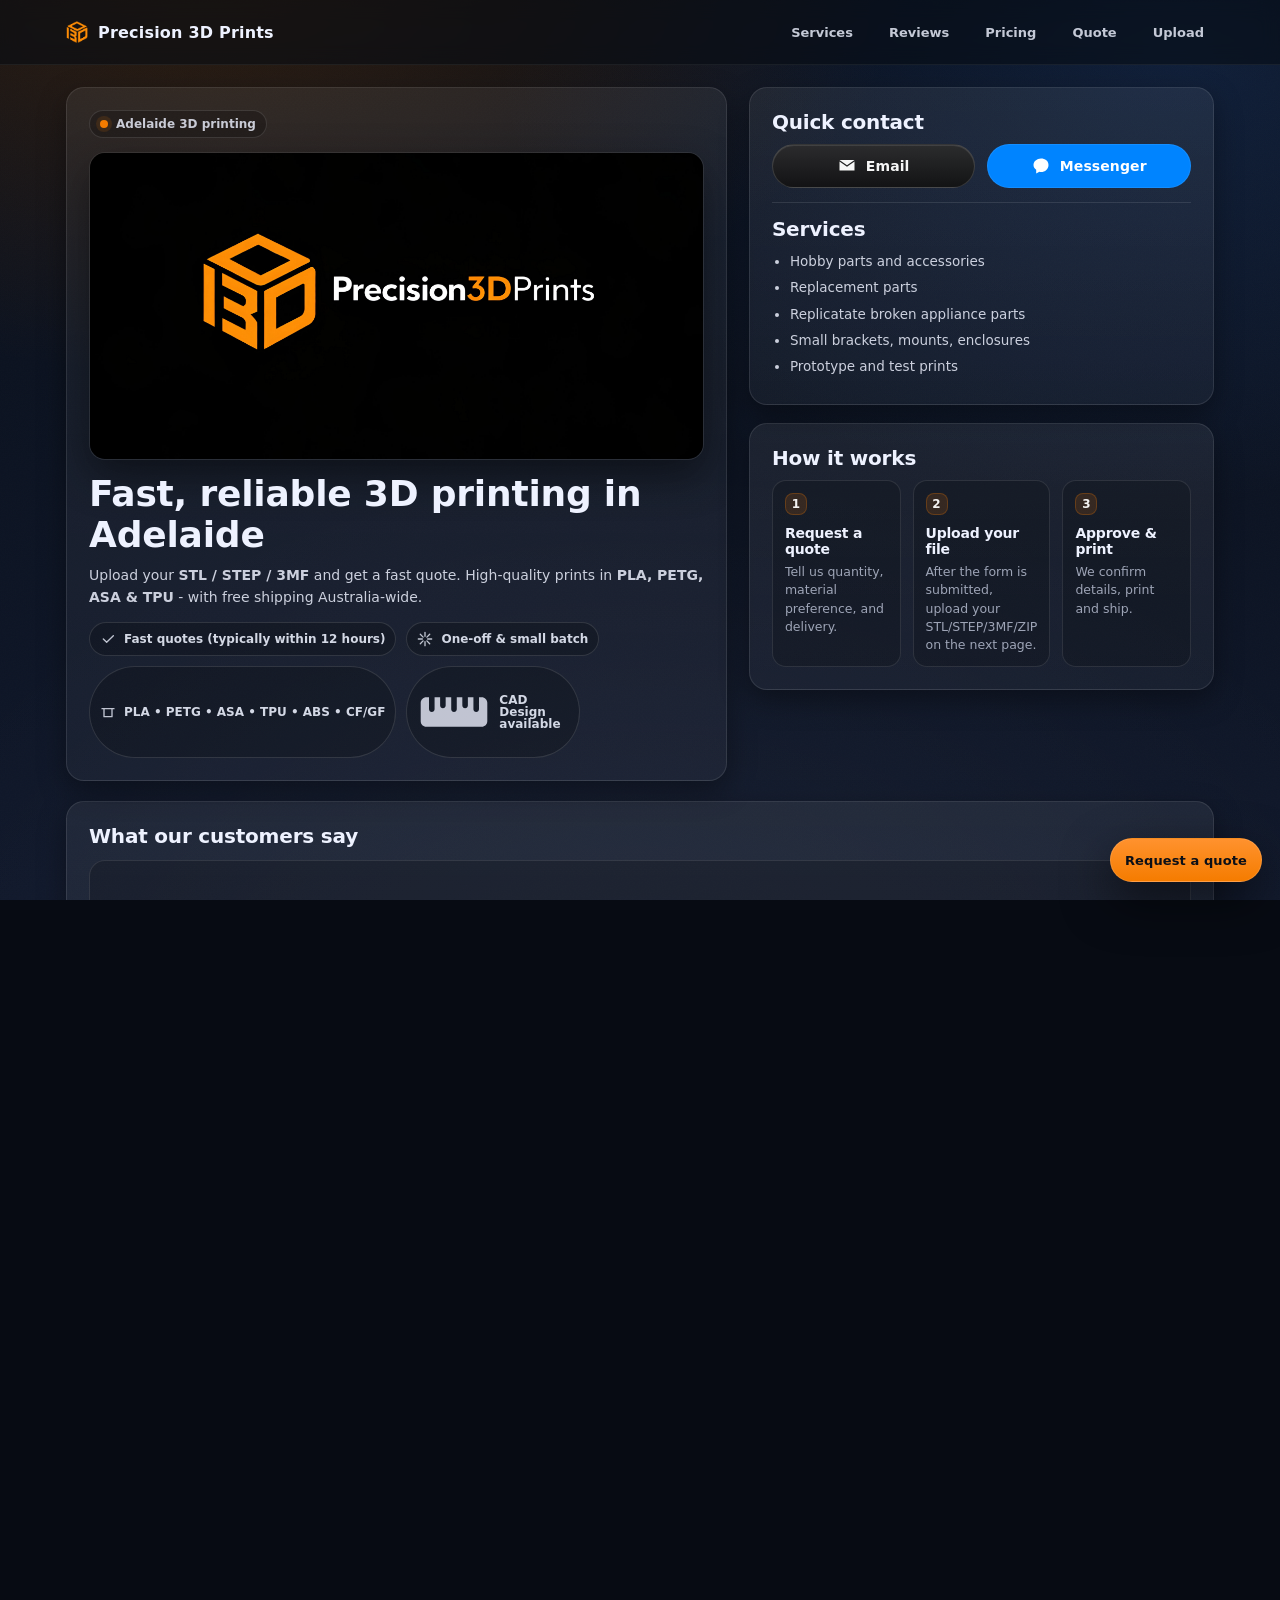
==== index.html @ 2389b371 "Replace SVG icon with Font Awesome version" ====
<!doctype html>
<html lang="en-AU">
<head>
  <meta charset="utf-8" />
  <meta name="viewport" content="width=device-width, initial-scale=1" />

  <title>Precision 3D Prints | 3D Printing Adelaide</title>
  <meta name="description" content="Adelaide 3D printing service for STL/STEP/3MF. Fast quotes (typically within 12 hours), PLA/PETG/ASA/TPU/ABS/CF/GF. Free shipping Australia-wide." />
  <link rel="canonical" href="https://precision3dprints.com.au/" />

  <link rel="icon" href="/favicon.png" type="image/png" />
  <link rel="apple-touch-icon" href="/apple-touch-icon.png" />

  <style>
    :root{
      --bg0:#070b13;
      --bg1:#0b1220;
      --bg2:#0f172a;

      --card: rgba(255,255,255,0.055);
      --card2: rgba(255,255,255,0.035);
      --line: rgba(255,255,255,0.10);
      --line2: rgba(255,255,255,0.16);

      --text:#eef2ff;
      --muted:#b6bdd0;
      --muted2:#96a0b2;

      --brand:#f57c00;
      --brand2:#ff922e;
      --ring: rgba(245,124,0,0.25);

      --shadow: 0 18px 55px rgba(0,0,0,0.45);
      --shadow2: 0 10px 28px rgba(0,0,0,0.35);
      --radius: 18px;

      --max: 1180px;
      --headerH: 64px;
    }

    *{ box-sizing:border-box; }
    html, body{ height:100%; }
    html{ background: var(--bg0); }
    body{
      margin:0;
      min-height:100%;
      font-family: ui-sans-serif, system-ui, -apple-system, Segoe UI, Roboto, Arial, sans-serif;
      color: var(--text);
      background: transparent;
      -webkit-font-smoothing: antialiased;
      -moz-osx-font-smoothing: grayscale;
      position: relative;
      isolation: isolate; /* keeps pseudo-layers behind everything */
    }

    /* FULL-PAGE BACKGROUND (fixed to viewport so it never "ends" mid-scroll) */
    body::before{
      content:"";
      position: fixed;
      inset: 0;
      z-index: -2;
      pointer-events: none;
      background:
        radial-gradient(1200px 750px at 16% -8%, rgba(245,124,0,0.18), transparent 60%),
        radial-gradient(1100px 720px at 92% 6%, rgba(59,130,246,0.16), transparent 62%),
        radial-gradient(1200px 900px at 50% 120%, rgba(255,255,255,0.045), transparent 70%),
        linear-gradient(180deg, var(--bg0) 0%, var(--bg1) 40%, var(--bg2) 100%);
      background-repeat: no-repeat, no-repeat, no-repeat, no-repeat;
      background-size: auto, auto, auto, auto;
    }

    /* Subtle noise to reduce banding (also fixed so it’s consistent) */
    body::after{
      content:"";
      position: fixed;
      inset: 0;
      z-index: -1;
      pointer-events: none;
      opacity: 0.018;
      background-image: url("data:image/svg+xml,%3Csvg viewBox='0 0 200 200' xmlns='http://www.w3.org/2000/svg'%3E%3Cfilter id='noiseFilter'%3E%3CfeTurbulence type='fractalNoise' baseFrequency='0.8' numOctaves='2' stitchTiles='stitch'/%3E%3C/filter%3E%3Crect width='100%25' height='100%25' filter='url(%23noiseFilter)'/%3E%3C/svg%3E");
      background-repeat: repeat;
      background-size: 220px 220px;
    }

    a{ color:inherit; text-decoration:none; }
    a:focus-visible, button:focus-visible, input:focus-visible, select:focus-visible, textarea:focus-visible{
      outline: none;
      box-shadow: 0 0 0 4px var(--ring);
      border-color: rgba(245,124,0,0.75) !important;
    }

    /* Header */
    header{
      position: sticky;
      top: 0;
      z-index: 50;
      backdrop-filter: blur(10px);
      background: rgba(7,11,19,0.55);
      border-bottom: 1px solid rgba(255,255,255,0.06);
    }
    .header-inner{
      max-width: var(--max);
      margin: 0 auto;
      height: var(--headerH);
      display:flex;
      align-items:center;
      justify-content: space-between;
      padding: 0 16px;
      gap: 16px;
    }
    .brand{
      display:flex;
      align-items:center;
      gap: 10px;
      font-weight: 900;
      letter-spacing: 0.2px;
      white-space: nowrap;
    }
    .brand img{
      width: 22px;
      height: 22px;
      display:block;
    }
    .nav{
      display:flex;
      align-items:center;
      gap: 16px;
      font-weight: 700;
      color: rgba(238,242,255,0.82);
      font-size: 13px;
    }
    .nav a{
      padding: 8px 10px;
      border-radius: 999px;
      transition: background .15s ease, color .15s ease;
    }
    .nav a:hover{
      background: rgba(255,255,255,0.06);
      color: rgba(255,255,255,0.95);
    }

    /* Layout */
    main.wrap{
      max-width: var(--max);
      margin: 0 auto;
      padding: 22px 16px 90px;
      position: relative;
      z-index: 1;
    }
    @media (max-width:520px){
      main.wrap{ padding: 14px 12px 112px; }
    }

    .grid{
      display:grid;
      gap: 18px;
      align-items: start;
    }

    /* Desktop: make left column slightly wider & add breathing room */
    @media (min-width: 980px){
      .grid{
        grid-template-columns: 1.35fr 0.95fr;
        gap: 20px;
      }
    }
    @media (min-width: 1200px){
      .grid{ gap: 22px; }
    }

    /* Card */
    .card{
      background: linear-gradient(180deg, rgba(255,255,255,0.065), rgba(255,255,255,0.04));
      border: 1px solid rgba(255,255,255,0.10);
      border-radius: var(--radius);
      box-shadow: var(--shadow2);
      padding: 18px;
    }
    @media (min-width: 980px){
      .card{ padding: 22px; }
    }

    .section{ margin-top: 18px; }
    @media (min-width: 980px){
      .section{ margin-top: 20px; }
    }

    .divider{
      height: 1px;
      background: rgba(255,255,255,0.10);
      margin: 14px 0;
    }

    /* Typography (force headings WHITE) */
    h1,h2,h3{
      margin: 0;
      color: var(--text);
      letter-spacing: -0.2px;
    }
    h1{
      font-size: 30px;
      line-height: 1.12;
      margin-top: 14px;
    }
    @media (min-width: 980px){
      h1{ font-size: 36px; }
    }
    h2{
      font-size: 20px;
      margin-bottom: 10px;
    }
    h3{
      font-size: 14px;
      margin-bottom: 6px;
    }
    p{
      margin: 10px 0 0;
      color: rgba(238,242,255,0.84);
      line-height: 1.55;
      font-size: 14px;
    }
    .fine{
      color: rgba(182,189,208,0.82);
      font-size: 12.5px;
      line-height: 1.45;
      margin-top: 10px;
    }

    /* Hero */
    .kicker{
      display:inline-flex;
      align-items:center;
      gap: 8px;
      padding: 6px 10px;
      border-radius: 999px;
      border: 1px solid rgba(255,255,255,0.12);
      background: rgba(0,0,0,0.22);
      color: rgba(238,242,255,0.82);
      font-weight: 800;
      font-size: 12px;
      width: fit-content;
    }
    .dot{
      width: 8px;
      height: 8px;
      border-radius: 50%;
      background: var(--brand);
      box-shadow: 0 0 0 4px rgba(245,124,0,0.12);
    }

    .hero-media{
      margin-top: 14px;
      border-radius: 16px;
      overflow: hidden;
      border: 1px solid rgba(255,255,255,0.10);
      background: rgba(0,0,0,0.25);
      box-shadow: 0 16px 40px rgba(0,0,0,0.45);
    }
    .hero-media img{
      width: 100%;
      height: auto;
      display:block;
    }

    .trustbar{
      display:flex;
      flex-wrap: wrap;
      gap: 10px;
      margin-top: 14px;
    }
    .pill{
      display:inline-flex;
      align-items:center;
      gap: 8px;
      border-radius: 999px;
      padding: 8px 10px;
      border: 1px solid rgba(255,255,255,0.12);
      background: rgba(0,0,0,0.20);
      color: rgba(238,242,255,0.88);
      font-weight: 750;
      font-size: 12px;
      line-height: 1;
    }
    .pill svg{ opacity: 0.9; }

/* === Model sites (slick resource cards) === */
.model-sites{
  display: grid;
  grid-template-columns: repeat(4, minmax(0, 1fr));
  gap: 12px;
  margin-top: 14px;
}

@media (max-width: 980px){
  .model-sites{ grid-template-columns: repeat(2, minmax(0, 1fr)); }
}
@media (max-width: 520px){
  .model-sites{ grid-template-columns: 1fr; }
}

.model-site{
  display: flex;
  align-items: center;
  gap: 12px;
  padding: 14px 14px;
  border-radius: 16px;
  border: 1px solid rgba(255,255,255,0.10);
  background: rgba(0,0,0,0.14);
  transition: transform .12s ease, border-color .12s ease, background .12s ease, box-shadow .12s ease;
  min-height: 72px;
}

.model-site:hover{
  transform: translateY(-1px);
  border-color: rgba(255,255,255,0.18);
  background: rgba(0,0,0,0.20);
  box-shadow: 0 14px 28px rgba(0,0,0,0.35);
}

.ms-ico{
  width: 40px;
  height: 40px;
  border-radius: 12px;
  display: grid;
  place-items: center;
  background: rgba(255,255,255,0.06);
  border: 1px solid rgba(255,255,255,0.10);
  flex: 0 0 auto;
}

.ms-ico img{
  width: 20px;
  height: 20px;
  display: block;
  opacity: 0.92;
}

.ms-main{
  display: flex;
  flex-direction: column;
  min-width: 0;
}

.ms-title{
  font-weight: 900;
  color: rgba(255,255,255,0.95);
  font-size: 14px;
  line-height: 1.1;
}

.ms-sub{
  margin-top: 3px;
  color: rgba(182,189,208,0.85);
  font-size: 12.5px;
  line-height: 1.25;
  overflow: hidden;
  text-overflow: ellipsis;
  white-space: nowrap;
}

.ms-go{
  margin-left: auto;
  color: rgba(255,255,255,0.55);
  font-weight: 900;
  font-size: 14px;
}

.model-sites-foot{
  margin-top: 12px;
  padding-top: 12px;
  border-top: 1px solid rgba(255,255,255,0.08);
}
    
    /* Buttons */
    .btn-row{
      display:flex;
      gap: 10px;
      flex-wrap: wrap;
      margin-top: 14px;
    }
    .btn{
      display:inline-flex;
      align-items:center;
      justify-content:center;
      height: 42px;
      padding: 0 14px;
      border-radius: 12px;
      border: 1px solid rgba(255,255,255,0.12);
      font-weight: 900;
      font-size: 13px;
      letter-spacing: 0.1px;
      transition: transform .12s ease, box-shadow .12s ease, background .12s ease, border-color .12s ease;
      user-select: none;
      cursor: pointer;
      background: linear-gradient(180deg, var(--brand2), var(--brand));
      color: #0b0f17;
      box-shadow: 0 14px 32px rgba(245,124,0,0.22);
    }
    .btn:hover{
      transform: translateY(-1px);
      box-shadow: 0 18px 38px rgba(245,124,0,0.26);
    }
    .btn.secondary{
      background: rgba(0,0,0,0.26);
      color: rgba(238,242,255,0.92);
      box-shadow: none;
      border-color: rgba(255,255,255,0.14);
    }
    .btn.secondary:hover{
      border-color: rgba(255,255,255,0.22);
      box-shadow: 0 12px 28px rgba(0,0,0,0.35);
    }

    /* Sidebar stack */
    .side-stack{
      display:grid;
      gap: 18px;
    }

   /* === Quick contact: match official flat button vibe === */
.quick-contact-buttons{
  display: grid;
  grid-template-columns: 1fr 1fr;
  gap: 12px;
}

.qc-btn{
  height: 44px;
  border-radius: 999px;
  display: inline-flex;
  align-items: center;
  justify-content: center;
  gap: 10px;

  /* flat */
  border: 1px solid rgba(255,255,255,0.10);
  box-shadow: none;

  font-weight: 800;
  font-size: 14px;
  letter-spacing: 0.1px;
  text-decoration: none;
  user-select: none;

  transition: transform .12s ease, filter .12s ease, background-color .12s ease;
}

.qc-btn:hover{ filter: brightness(1.06); }
.qc-btn:active{ transform: translateY(1px) scale(0.99); }

/* “Microsoft / Outlook” style: flat near-black */
.qc-email{
  background: #1f1f1f;
  color: #ffffff;
  border-color: rgba(255,255,255,0.08);
}

/* Messenger official blue */
.qc-messenger{
  background: #0084ff;
  color: #ffffff;
  border-color: rgba(255,255,255,0.08);
}

@media (max-width: 640px){
  .quick-contact-buttons{ grid-template-columns: 1fr 1fr; }

  .qc-email:focus-visible{ box-shadow: 0 0 0 4px rgba(255,255,255,0.18); }
.qc-messenger:focus-visible{ box-shadow: 0 0 0 4px rgba(0,132,255,0.25); }
}
    

    /* Lists */
    .list{
      margin: 0;
      padding-left: 18px;
      color: rgba(238,242,255,0.84);
      font-size: 13.5px;
      line-height: 1.5;
    }
    .list li{ margin: 6px 0; }

    /* Steps */
    .steps{
      display:grid;
      grid-template-columns: repeat(3, 1fr);
      gap: 12px;
      margin-top: 10px;
    }
    .step{
      border: 1px solid rgba(255,255,255,0.10);
      background: rgba(0,0,0,0.18);
      border-radius: 14px;
      padding: 12px;
      min-height: 120px;
    }
    .step .n{
      width: 22px;
      height: 22px;
      border-radius: 8px;
      display:flex;
      align-items:center;
      justify-content:center;
      font-weight: 900;
      font-size: 12px;
      margin-bottom: 10px;
      background: rgba(245,124,0,0.14);
      border: 1px solid rgba(245,124,0,0.25);
      color: rgba(255,255,255,0.95);
    }
    .step p{
      margin-top: 6px;
      font-size: 12.5px;
      color: rgba(182,189,208,0.85);
      line-height: 1.45;
    }
    @media (max-width: 520px){
      .steps{ grid-template-columns: 1fr; }
      .step{ min-height: auto; }
    }

    /* Reviews widget container */
    .reviews-wrap{
      margin-top: 12px;
      border-radius: 16px;
      overflow:hidden;
      border: 1px solid rgba(255,255,255,0.10);
      background: rgba(0,0,0,0.18);
    }
    .reviews-wrap .elfsight-app-de8075b6-18f1-4161-a786-038a84e0c573{
      min-height: 260px;
    }

    /* FAQ accordion */
    details.faq{
      border: 1px solid rgba(255,255,255,0.10);
      background: rgba(0,0,0,0.16);
      border-radius: 14px;
      padding: 10px 12px;
      margin-top: 10px;
    }
    details.faq summary{
      cursor: pointer;
      font-weight: 900;
      color: rgba(238,242,255,0.92);
      list-style: none;
      display:flex;
      align-items:center;
      gap: 10px;
      font-size: 13px;
    }
    details.faq summary::-webkit-details-marker{ display:none; }
    details.faq p{ margin: 10px 0 0; }

    /* Model sources row */
    .sources{
      display:grid;
      grid-template-columns: repeat(4, 1fr);
      gap: 10px;
      margin-top: 12px;
    }
    @media (max-width: 820px){
      .sources{ grid-template-columns: 1fr 1fr; }
    }
    .source-btn{
      display:flex;
      align-items:center;
      justify-content:center;
      gap: 8px;
      height: 40px;
      border-radius: 12px;
      border: 1px solid rgba(255,255,255,0.10);
      background: rgba(0,0,0,0.16);
      color: rgba(238,242,255,0.88);
      font-weight: 900;
      font-size: 13px;
      transition: transform .12s ease, border-color .12s ease, background .12s ease;
    }
    .source-btn:hover{
      transform: translateY(-1px);
      border-color: rgba(255,255,255,0.18);
      background: rgba(0,0,0,0.22);
    }
    .source-ico{ opacity: 0.9; display:flex; }

    /* Form */
    label{
      display:block;
      font-weight: 900;
      color: var(--text);
      margin: 12px 0 6px;
      font-size: 13px;
    }
    input, select, textarea{
      width: 100%;
      padding: 12px 12px;
      border-radius: 14px;
      border: 1px solid rgba(255,255,255,0.16);
      background: rgba(0,0,0,0.22);
      color: var(--text);
      outline: none;
      font: inherit;
    }
    input::placeholder, textarea::placeholder{ color: rgba(230,232,238,0.55); }
    textarea{ min-height: 96px; resize: vertical; }
    input:focus, select:focus, textarea:focus{
      border-color: rgba(245,124,0,0.70);
      box-shadow: 0 0 0 4px var(--ring);
    }

    .row{
      display:grid;
      grid-template-columns: 1fr 1fr;
      gap: 12px;
    }
    @media (max-width: 520px){
      .row{ grid-template-columns: 1fr; }
    }
    .hidden{ display:none; }

    .submit{
      display:block;
      width:100%;
      margin-top: 14px;
      border: none;
    }

    /* Footer */
    .footer{
      text-align:center;
      margin-top: 18px;
      color: var(--muted2);
      font-size: 12.5px;
    }

    /* Floating CTAs (desktop) */
    .float-ctas{
      position: fixed;
      right: 18px;
      bottom: 18px;
      z-index: 80;
      display: none;
      gap: 10px;
      flex-direction: column;
      align-items: flex-end;
    }
    .float-ctas .btn{
      border-radius: 999px;
      padding: 0 14px;
      height: 44px;
      box-shadow: 0 18px 48px rgba(0,0,0,0.55);
    }
    .float-ctas .btn.secondary{
      box-shadow: 0 14px 38px rgba(0,0,0,0.42);
    }

    @media (min-width: 980px){
      .float-ctas{ display:flex; }
    }

    /* Mobile sticky CTA bar */
    .mobile-cta{
      position: fixed;
      left: 0;
      right: 0;
      bottom: 0;
      z-index: 90;
      padding: 10px 12px 12px;
      display: none;
    }
    .mobile-cta .bar{
      max-width: var(--max);
      margin: 0 auto;
      display:flex;
      gap: 10px;
      background: rgba(7,11,19,0.65);
      backdrop-filter: blur(12px);
      border: 1px solid rgba(255,255,255,0.08);
      border-radius: 16px;
      padding: 10px;
      box-shadow: 0 18px 55px rgba(0,0,0,0.55);
    }
    .mobile-cta .btn{ flex:1; height: 44px; }

    @media (max-width: 979px){
      .mobile-cta{ display:block; }
    }

    /* Hide CTAs when quote is in view */
    .hide-floats .float-ctas{ display:none !important; }
    .hide-mobilebar .mobile-cta{ display:none !important; }

    /* =========================
   FIX: mobile overflow (header + CTAs)
   + restore "MS 365 black" email pill
========================= */

/* Prevent any accidental horizontal scroll */
html, body { overflow-x: hidden; }

/* ---- Quick contact: Microsoft 365 black style ---- */
.qc-email{
  background: linear-gradient(180deg, rgba(45,45,45,0.92), rgba(18,18,18,0.92));
  border-color: rgba(255,255,255,0.14);
  color: rgba(255,255,255,0.96);
  box-shadow: inset 0 1px 0 rgba(255,255,255,0.10);
}
.qc-email:hover{
  filter: brightness(1.04);
  border-color: rgba(255,255,255,0.20);
}

/* ---- Header: make nav behave on small screens ---- */
@media (max-width: 640px){
  .header-inner{
    padding: 0 12px;     /* slightly tighter */
    gap: 10px;
  }

  /* let the right side scroll instead of overflowing */
  .nav{
    gap: 8px;
    font-size: 12px;
    max-width: 62vw;     /* prevents pushing logo off-screen */
    overflow-x: auto;
    white-space: nowrap;
    -webkit-overflow-scrolling: touch;
    scrollbar-width: none;          /* Firefox */
  }
  .nav::-webkit-scrollbar{ display:none; } /* Chrome/Safari */

  .nav a{
    padding: 7px 9px;
    white-space: nowrap;
    flex: 0 0 auto;
  }
}

/* ---- Mobile CTA bar: stop buttons spilling off screen ---- */
@media (max-width: 420px){
  .mobile-cta{ padding: 10px 10px 12px; }

  .mobile-cta .bar{
    gap: 8px;
    padding: 8px;
  }

  .mobile-cta .btn{
    height: 42px;
    padding: 0 10px;     /* reduce horizontal padding */
    font-size: 12.5px;   /* slightly smaller text */
    border-radius: 14px;
  }
}

.upload-status{
  margin-top: 10px;
  padding: 10px 12px;
  border-radius: 14px;
  border: 1px solid rgba(255,255,255,0.10);
  background: rgba(0,0,0,0.16);
  color: rgba(182,189,208,0.92);
  font-size: 12.5px;
  line-height: 1.45;
}

  </style>
</head>

<body>
  <header>
    <div class="header-inner">
      <a class="brand" href="#top" aria-label="Precision 3D Prints home">
        <img src="/logo-mark.png" alt="" aria-hidden="true" />
        <span>Precision 3D Prints</span>
      </a>

      <nav class="nav" aria-label="Site navigation">
        <a href="#services">Services</a>
        <a href="#reviews">Reviews</a>
        <a href="#pricing">Pricing</a>
        <a href="#quote">Quote</a>
        <a href="#quote" title="Submit a quote request">Upload</a>
      </nav>
    </div>
  </header>

  <main class="wrap" id="top">
    <div class="grid">
      <!-- HERO -->
      <section class="card" aria-label="Hero">
        <div class="kicker"><span class="dot" aria-hidden="true"></span> Adelaide 3D printing</div>

        <div class="hero-media">
          <img src="/banner.png" alt="Precision 3D Prints — 3D printing in Adelaide" />
        </div>

        <h1>Fast, reliable 3D printing in Adelaide</h1>

        <p>
          Upload your <strong>STL / STEP / 3MF</strong> and get a fast quote. High-quality prints in
          <strong>PLA, PETG, ASA &amp; TPU</strong> - with free shipping Australia-wide.
        </p>

        <div class="trustbar" aria-label="Highlights">
          <span class="pill">
            <svg width="16" height="16" viewBox="0 0 24 24" fill="none" aria-hidden="true"><path d="M20 7L10 17l-5-5" stroke="currentColor" stroke-width="2" stroke-linecap="round" stroke-linejoin="round"/></svg>
            Fast quotes (typically within 12 hours)
          </span>
          <span class="pill">
            <svg width="16" height="16" viewBox="0 0 24 24" fill="none" aria-hidden="true"><path d="M12 2v6m0 8v6M4.93 4.93l4.24 4.24m5.66 5.66l4.24 4.24M2 12h6m8 0h6M4.93 19.07l4.24-4.24m5.66-5.66l4.24-4.24" stroke="currentColor" stroke-width="2" stroke-linecap="round"/></svg>
            One-off &amp; small batch
          </span>
          <span class="pill">
            <svg width="16" height="16" viewBox="0 0 24 24" fill="none" aria-hidden="true"><path d="M3 7h18M6 7v12m12-12v12M6 19h12" stroke="currentColor" stroke-width="2" stroke-linecap="round"/></svg>
            PLA • PETG • ASA • TPU • ABS • CF/GF
          </span>
          <span class="pill">
           <svg xmlns="http://www.w3.org/2000/svg" viewBox="0 0 640 640"><!--! Font Awesome Free 7.2.0 by @fontawesome - https://fontawesome.com License - https://fontawesome.com/license/free (Icons: CC BY 4.0, Fonts: SIL OFL 1.1, Code: MIT License) Copyright 2026 Fonticons, Inc. --><path fill="currentColor" d="M80 448C53.5 448 32 426.5 32 400L32 240C32 213.5 53.5 192 80 192L104 192L104 296C104 309.3 114.7 320 128 320C141.3 320 152 309.3 152 296L152 192L200 192L200 264C200 277.3 210.7 288 224 288C237.3 288 248 277.3 248 264L248 192L296 192L296 296C296 309.3 306.7 320 320 320C333.3 320 344 309.3 344 296L344 192L392 192L392 264C392 277.3 402.7 288 416 288C429.3 288 440 277.3 440 264L440 192L488 192L488 296C488 309.3 498.7 320 512 320C525.3 320 536 309.3 536 296L536 192L560 192C586.5 192 608 213.5 608 240L608 400C608 426.5 586.5 448 560 448L80 448z"/></svg>
           CAD Design available
          </span>
        </div>

      </section>

      <!-- SIDEBAR -->
      <aside class="side-stack" aria-label="Quick info">
        <section class="card" aria-label="Quick contact">
          <h2>Quick contact</h2>

          <div class="quick-contact-buttons" aria-label="Quick contact options">
            <a class="qc-btn qc-email" href="mailto:sales@precision3dprints.com.au" data-track="contact_email">
              <svg width="18" height="18" viewBox="0 0 24 24" fill="currentColor" aria-hidden="true">
                <path d="M2 4h20v16H2z" fill="none"/>
                <path d="M22 6v12H2V6l10 7L22 6zm0-2H2l10 7L22 4z"/>
              </svg>
              Email
            </a>

            <a class="qc-btn qc-messenger" href="https://m.me/precision3dprints" target="_blank" rel="noopener" data-track="contact_messenger">
              <svg width="18" height="18" viewBox="0 0 24 24" fill="white" aria-hidden="true">
                <path d="M12 2C6.5 2 2 6 2 10.5c0 2.6 1.4 4.9 3.6 6.4V22l4.3-2.3c.7.2 1.4.3 2.1.3 5.5 0 10-4 10-9.5S17.5 2 12 2z"/>
              </svg>
              Messenger
            </a>
          </div>

          <div class="divider"></div>

          <h2 id="services">Services</h2>
          <ul class="list">
            <li>Hobby parts and accessories</li>
            <li>Replacement parts</li>
            <li>Replicatate broken appliance parts</li>
            <li>Small brackets, mounts, enclosures</li>
            <li>Prototype and test prints</li>
          </ul>

        </section>

        <section class="card" aria-label="How it works">
          <h2>How it works</h2>
          <div class="steps">
            <div class="step">
              <div class="n">1</div>
              <h3>Request a quote</h3>
              <p>Tell us quantity, material preference, and delivery.</p>
            </div>
            <div class="step">
              <div class="n">2</div>
              <h3>Upload your file</h3>
              <p>After the form is submitted, upload your STL/STEP/3MF/ZIP on the next page.</p>
            </div>
            <div class="step">
              <div class="n">3</div>
              <h3>Approve &amp; print</h3>
              <p>We confirm details, print and ship.</p>
            </div>
          </div>
        </section>
      </aside>
    </div>

    <!-- REVIEWS -->
    <section class="card section" id="reviews" aria-label="Customer reviews">
      <h2>What our customers say</h2>
    

      <div class="reviews-wrap">
        <script src="https://elfsightcdn.com/platform.js" async></script>
        <div class="elfsight-app-de8075b6-18f1-4161-a786-038a84e0c573" data-elfsight-app-lazy></div>
      </div>
    </section>

    <!-- PRICING + FAQ -->
    <section class="card section" id="pricing" aria-label="Pricing and FAQs">
      <h2>Pricing guide &amp; FAQs</h2>

      <p class="fine" style="margin-top:0;">
        Quick ballpark pricing to help you decide. Exact pricing depends on size, material, print time, and quantity.
      </p>

      <div class="divider"></div>

      <h3>Pricing guide</h3>
      <ul class="list">
        <li><strong>Small parts</strong> (typically under 50g): around <strong>$25</strong></li>
        <li><strong>Medium prints</strong>: <strong>$25–$60</strong></li>
        <li><strong>Larger prints</strong> / long print times: <strong>custom quote</strong></li>
        <li><strong>Small batches</strong>: discounted per-unit pricing available</li>
      </ul>

      <p class="fine">
        Ready to quote? Submit the form with your preferred material (or choose “No preference”), then upload your file on the next page.
      </p>

      <div class="btn-row">
        <a class="btn" href="#quote">Request a quote</a>
      </div>

      <div class="divider"></div>

      <h3>FAQs</h3>

      <details class="faq">
        <summary>What files do you accept?</summary>
        <p>STL, STEP, and 3MF are ideal. You can also send ZIP bundles if your model includes multiple parts.</p>
      </details>

      <details class="faq">
        <summary>How fast is turnaround?</summary>
        <p>Most quotes are returned within 12 hours. Print turnaround depends on size, material, and queue - we’ll confirm timing with your quote.</p>
      </details>

      <details class="faq">
        <summary>Which material should I choose?</summary>
        <p>If you’re not sure, choose “No preference” and tell us the intended use and we’ll recommend the best option.</p>
      </details>

      <details class="faq">
        <summary>Do you ship Australia-wide?</summary>
        <p>Yes.</p>
      </details>

      <details class="faq">
        <summary>Can you fix or edit my model?</summary>
        <p>Basic checks and small printability suggestions are fine. For bigger CAD changes, include details in the notes and we’ll tell you what’s possible.</p>
      </details>
    </section>

    <!-- WHERE TO GET FILES -->
 <section class="card section" aria-label="Where to get 3D model files">
  <h2>Where to get 3D model files</h2>
  <p class="fine" style="margin-top:0;">
    Don’t have a file yet? Grab a model from one of these sites, then paste the link in your quote notes.
    (If you can, upload the STL/STEP/3MF too.)
  </p>

  <div class="model-sites" role="list" aria-label="Model sites">
    <a class="model-site" role="listitem" href="https://makerworld.com/" target="_blank" rel="noopener">
      <span class="ms-ico" aria-hidden="true">
    <img src="https://www.google.com/s2/favicons?domain=makerworld.com&sz=64" alt="" loading="lazy">
      </span>
      <span class="ms-main">
        <span class="ms-title">MakerWorld</span>
        <span class="ms-sub">Great for Bambu community models</span>
      </span>
      <span class="ms-go" aria-hidden="true">↗</span>
    </a>

    <a class="model-site" role="listitem" href="https://www.printables.com/" target="_blank" rel="noopener">
      <span class="ms-ico" aria-hidden="true">
      <img src="https://www.google.com/s2/favicons?domain=printables.com&sz=64" alt="" loading="lazy">
      </span>
      <span class="ms-main">
        <span class="ms-title">Printables</span>
        <span class="ms-sub">Clean library & lots of practical parts</span>
      </span>
      <span class="ms-go" aria-hidden="true">↗</span>
    </a>

    <a class="model-site" role="listitem" href="https://www.thingiverse.com/" target="_blank" rel="noopener">
      <span class="ms-ico" aria-hidden="true">
   <img src="https://www.google.com/s2/favicons?domain=thingiverse.com&sz=64" alt="" loading="lazy">
      </span>
      <span class="ms-main">
        <span class="ms-title">Thingiverse</span>
        <span class="ms-sub">Huge catalogue, lots of classics</span>
      </span>
      <span class="ms-go" aria-hidden="true">↗</span>
    </a>

    <a class="model-site" role="listitem" href="https://cults3d.com/" target="_blank" rel="noopener">
      <span class="ms-ico" aria-hidden="true">
       <img src="https://www.google.com/s2/favicons?domain=cults3d.com&sz=64" alt="" loading="lazy">
      </span>
      <span class="ms-main">
        <span class="ms-title">Cults3D</span>
        <span class="ms-sub">Great paid designs & niche finds</span>
      </span>
      <span class="ms-go" aria-hidden="true">↗</span>
    </a>
  </div>

  <div class="model-sites-foot">
    <p class="fine" style="margin:0;">
      Note: some models are free and some are paid. Always follow the creator’s license/terms.
    </p>
    <div class="btn-row" style="margin-top:12px;">
      <a class="btn" href="#quote">Request a quote</a>
    </div>
  </div>
</section>

    <!-- QUOTE FORM -->
    <section class="card section" id="quote" aria-label="Quote form">
      <h2>Request a quote</h2>
      <p class="fine" style="margin-top:0;">
        Submit your quote details first. After we recieve the form, you’ll be taken to the upload page so your file can be matched to your email.
      </p>

      <form id="quoteForm" action="https://formspree.io/f/xaqyvgeb" method="POST">
        <input type="hidden" name="_subject" value="New 3D Print Quote Request (Website)" />
        <input type="hidden" name="_next" value="https://precision3dprints.com.au/thanks.html" />

        <div class="hidden">
          <label for="_gotcha">Leave this field blank</label>
          <input id="_gotcha" type="text" name="_gotcha" autocomplete="off" tabindex="-1" />
        </div>

        <div class="row">
          <div>
            <label for="name">Full name</label>
            <input id="name" name="name" autocomplete="name" required />
          </div>
          <div>
            <label for="email">Email</label>
            <input id="email" name="email" type="email" autocomplete="email" required />
          </div>
        </div>

        <div class="row">
          <div>
            <label for="phone">Phone (optional)</label>
            <input id="phone" name="phone" autocomplete="tel" />
          </div>

          <div>
            <label for="delivery">Delivery preference</label>
            <select id="delivery" name="delivery" required>
              <option value="" selected disabled>Select…</option>
              <option value="Pickup (Adelaide)">Pickup (Adelaide)</option>
              <option value="Shipping (Australia-wide)">Shipping (Australia-wide)</option>
            </select>
          </div>
        </div>

        <div id="shippingMini" class="hidden">
          <div class="row">
            <div>
              <label for="state">State</label>
              <select id="state" name="state">
                <option value="" selected disabled>Select…</option>
                <option>ACT</option><option>NSW</option><option>NT</option><option>QLD</option><option>SA</option><option>TAS</option><option>VIC</option><option>WA</option>
              </select>
            </div>
            <div>
              <label for="postcode">Postcode</label>
              <input id="postcode" name="postcode" inputmode="numeric" autocomplete="postal-code" />
            </div>
          </div>
        </div>

        <div class="row">
          <div>
            <label for="qty">Quantity</label>
            <select id="qty" name="quantity" required>
              <option>1</option><option>2</option><option>3</option><option>4</option><option>5</option>
              <option>6–10</option><option>11–20</option><option>20+</option>
            </select>
          </div>

          <div>
            <label for="material">Material preference (optional)</label>
            <select id="material" name="material">
              <option selected>No preference (recommend)</option>
              <option>PLA</option>
              <option>PETG</option>
              <option>ASA</option>
              <option>TPU</option>
              <option>Other / Unsure</option>
            </select>
          </div>
        </div>

        <label for="notes">Notes (optional)</label>
        <textarea id="notes" name="notes" placeholder="Intended use, strength requirements, finish preferences, and/or a link to the model file."></textarea>

        <p class="fine">By submitting, you confirm you have rights to the file and are requesting print-only services from your supplied design.</p>

        <button id="quoteSubmitBtn" class="btn submit" type="submit">Get a fast quote</button>

        <p id="quoteStatus" class="upload-status" aria-live="polite">
          After submitting this quote form, you’ll be taken to the upload page.
        </p>
      </form>
    </section>

    <div class="footer">
      © <span id="y"></span> Precision 3D Prints • Adelaide, SA • Shipping Australia-wide
    </div>
  </main>

  <!-- Desktop floating CTAs -->
  <div class="float-ctas" aria-label="Quick actions">
    <a class="btn" href="#quote">Request a quote</a>
  </div>

  <!-- Mobile sticky CTA bar -->
  <div class="mobile-cta" aria-label="Quick actions">
    <div class="bar">
      <a class="btn" href="#quote">Request a quote</a>
    </div>
  </div>

  <script>
    // year
    document.getElementById("y").textContent = new Date().getFullYear();

    // Toggle shipping mini-fields
    const deliveryEl = document.getElementById("delivery");
    const shippingMini = document.getElementById("shippingMini");
    const stateEl = document.getElementById("state");
    const postcodeEl = document.getElementById("postcode");

    function syncShippingMini(){
      const v = (deliveryEl && deliveryEl.value) ? deliveryEl.value : "";
      const isShipping = v.toLowerCase().includes("shipping");
      shippingMini.classList.toggle("hidden", !isShipping);
      if (stateEl) stateEl.required = isShipping;
      if (postcodeEl) postcodeEl.required = isShipping;
    }
    if (deliveryEl) deliveryEl.addEventListener("change", syncShippingMini);
    syncShippingMini();

    // Quote form: submit normally to Formspree so the email is definitely received.
    // Formspree then redirects to thanks.html, where the Dropbox upload button is available.
    const quoteForm = document.getElementById("quoteForm");
    const quoteSubmitBtn = document.getElementById("quoteSubmitBtn");
    const quoteStatus = document.getElementById("quoteStatus");

    if (quoteForm) {
      quoteForm.addEventListener("submit", () => {
        try {
          gtag('event', 'generate_lead', {
            'event_category': 'form',
            'event_label': 'quote_request'
          });
        } catch(e) {}

        if (quoteStatus) {
          quoteStatus.className = "upload-status";
          quoteStatus.textContent = "Submitting your quote details… complete the Formspree check if shown, then you’ll be taken to the upload page.";
        }

        if (quoteSubmitBtn) {
          quoteSubmitBtn.disabled = true;
          quoteSubmitBtn.textContent = "Submitting…";
        }
      });
    }

    // Hide floating CTAs when quote is in view
    const quoteSection = document.getElementById("quote");
    const rootEl = document.documentElement;

    function setCTAHidden(hidden){
      rootEl.classList.toggle("hide-floats", hidden);
      rootEl.classList.toggle("hide-mobilebar", hidden);
    }

    if ("IntersectionObserver" in window && quoteSection){
      const io = new IntersectionObserver((entries) => {
        const inView = entries.some(e => e.isIntersecting && e.intersectionRatio > 0.15);
        setCTAHidden(inView);
      }, { threshold: [0.15] });

      io.observe(quoteSection);
    }
  </script>
</body>
</html>
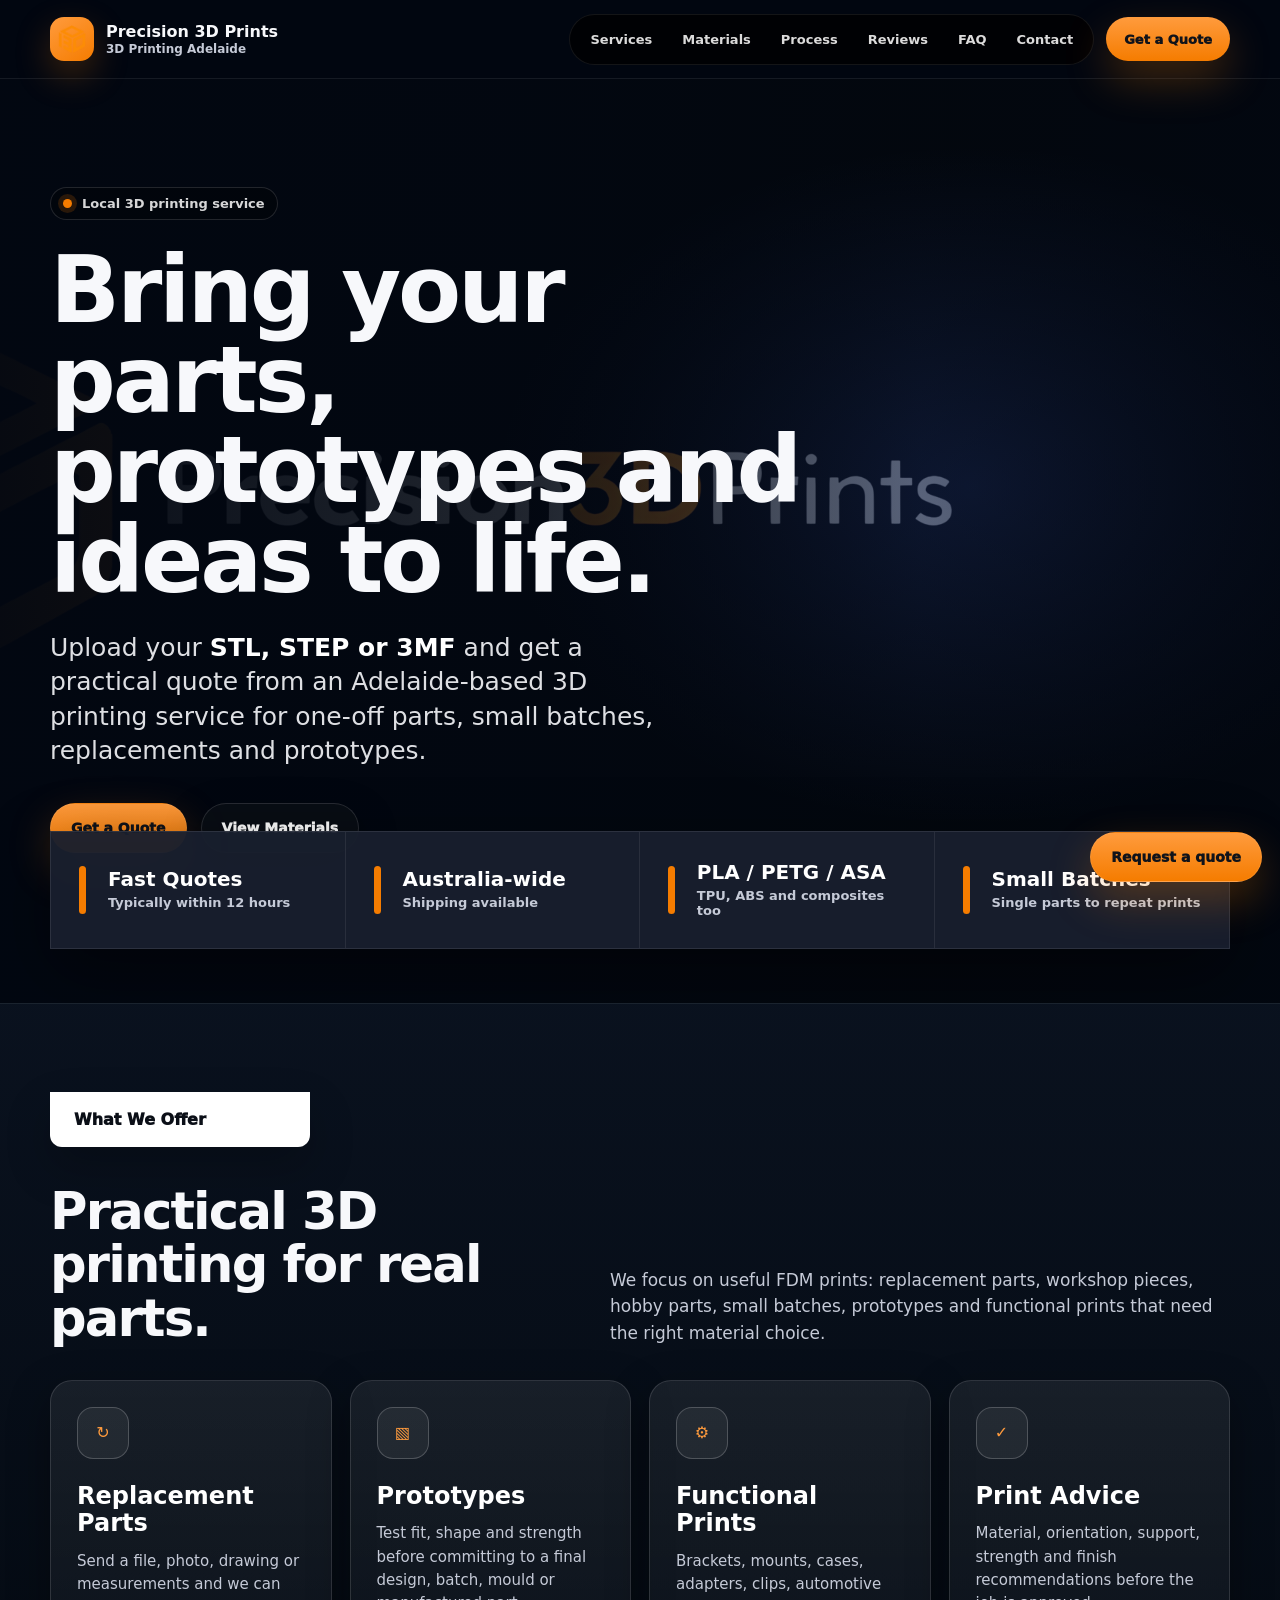
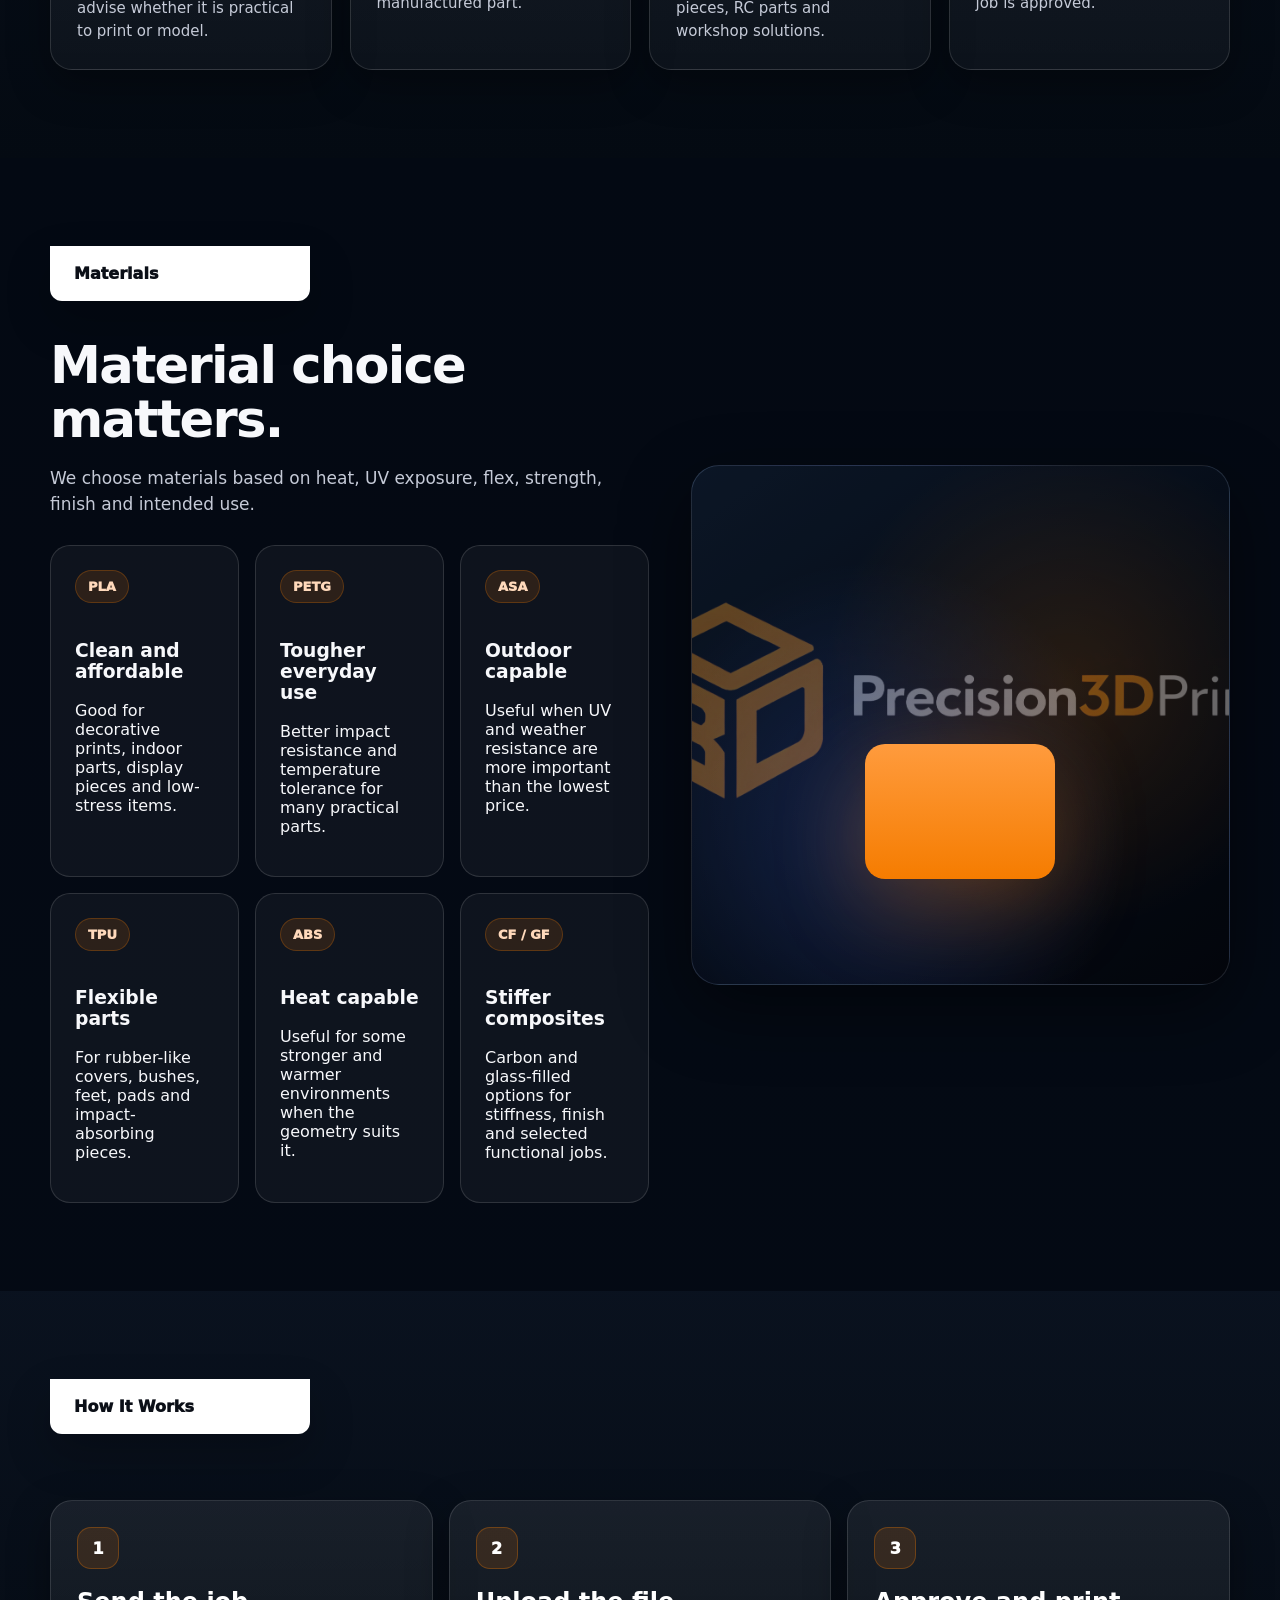
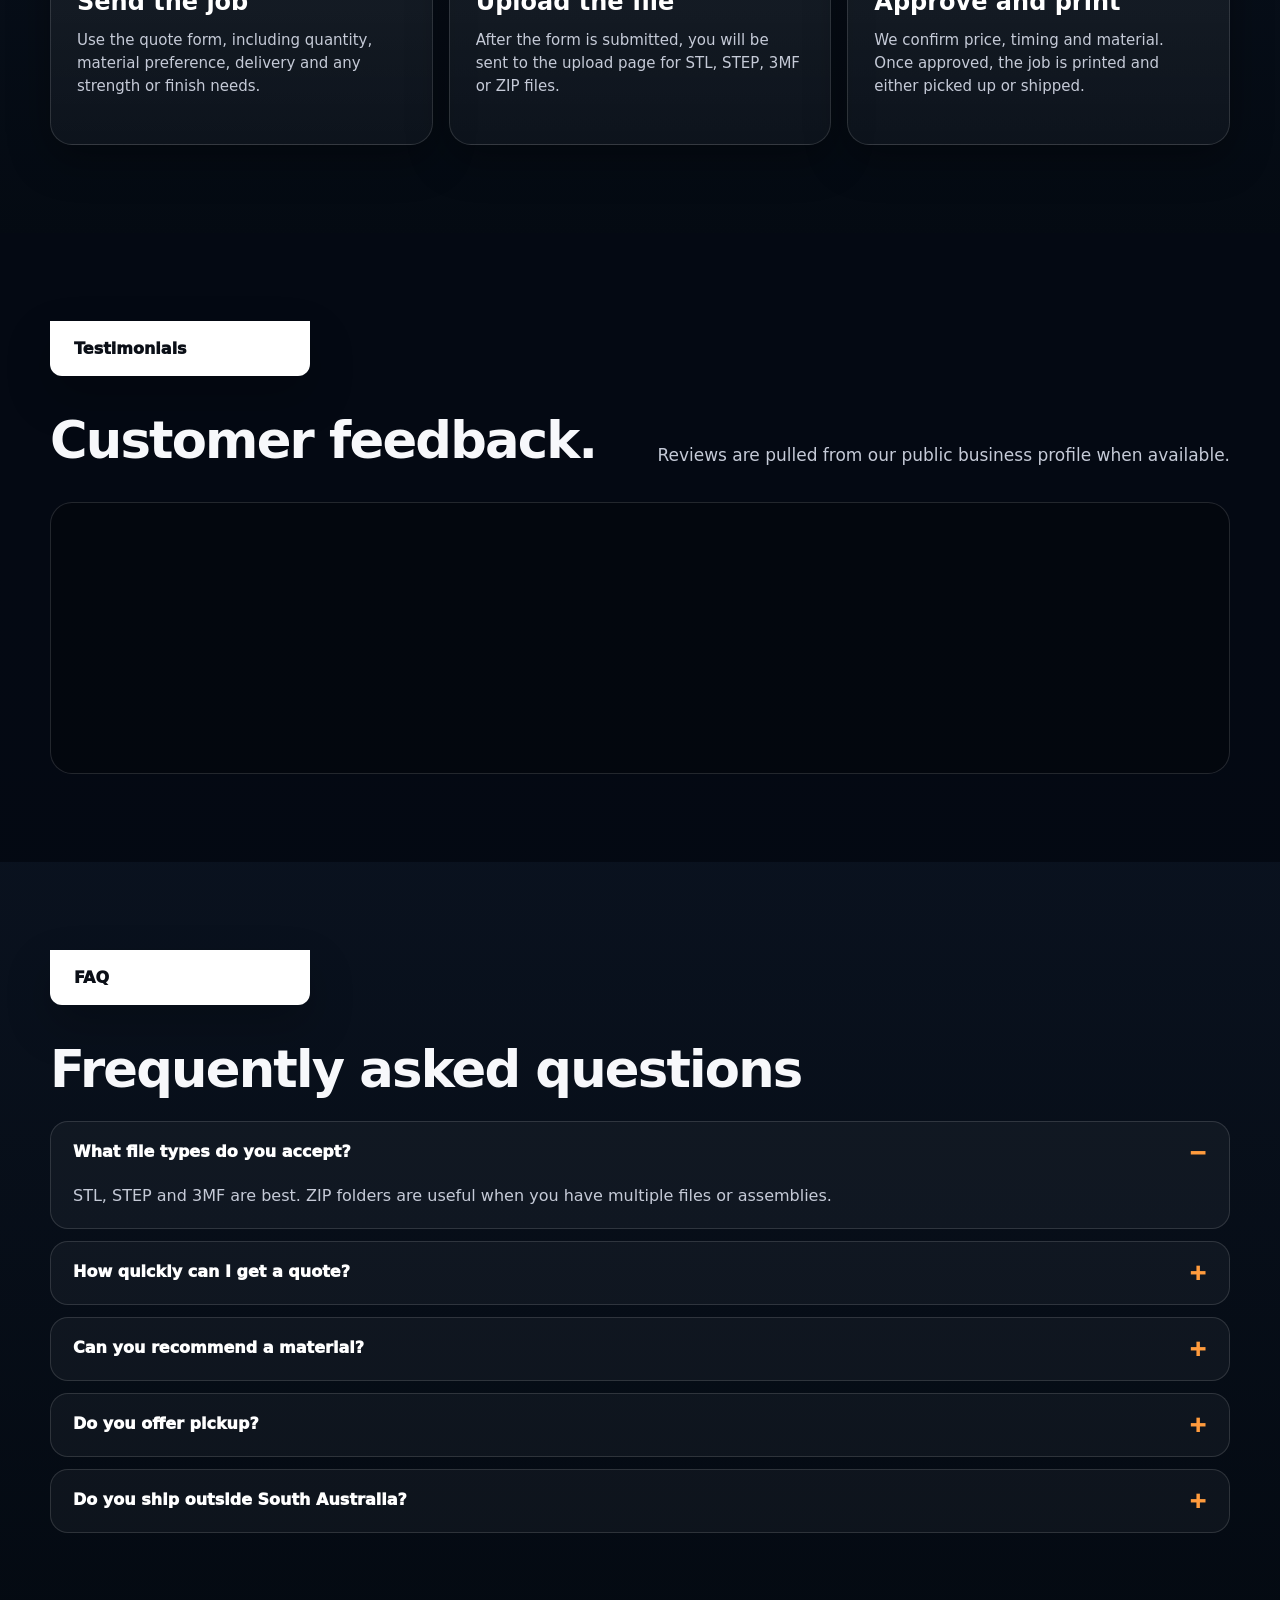
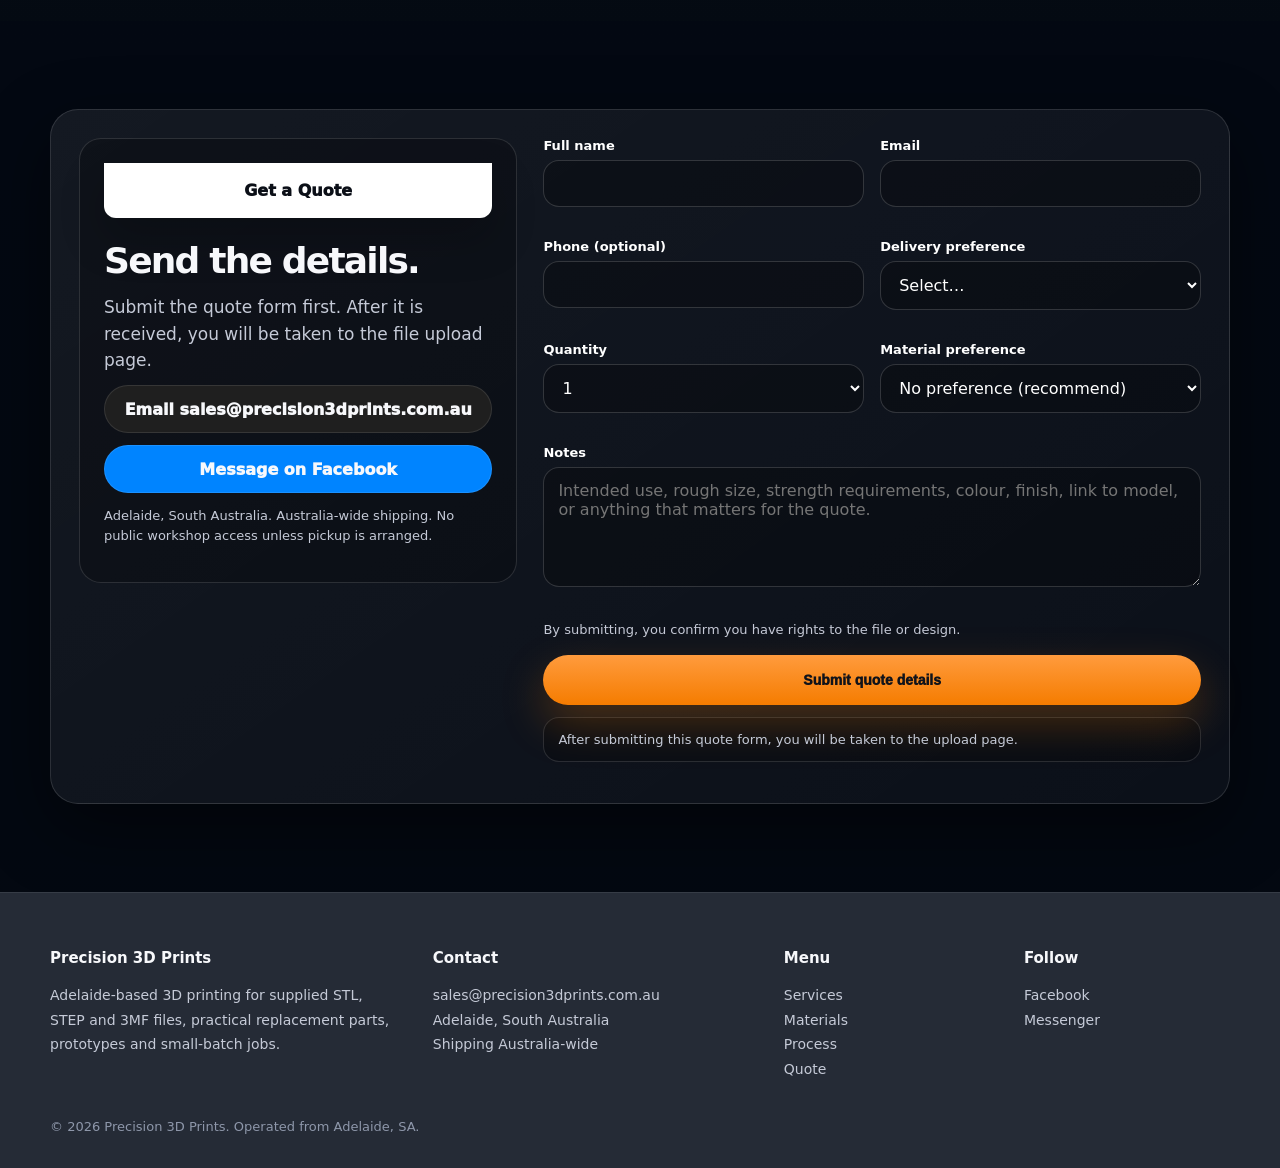
==== commit ee80c853: "Add original industrial homepage redesign" ====
--- a/index.html
+++ b/index.html
@@ -3,1190 +3,38 @@
 <head>
   <meta charset="utf-8" />
   <meta name="viewport" content="width=device-width, initial-scale=1" />
-
   <title>Precision 3D Prints | 3D Printing Adelaide</title>
-  <meta name="description" content="Adelaide 3D printing service for STL/STEP/3MF. Fast quotes (typically within 12 hours), PLA/PETG/ASA/TPU/ABS/CF/GF. Free shipping Australia-wide." />
+  <meta name="description" content="Adelaide 3D printing service for STL, STEP and 3MF files. Fast quotes, one-off parts, small batches, replacement parts, prototypes and Australia-wide shipping." />
   <link rel="canonical" href="https://precision3dprints.com.au/" />
-
   <link rel="icon" href="/favicon.png" type="image/png" />
-  <link rel="apple-touch-icon" href="/apple-touch-icon.png" />
-
   <style>
     :root{
-      --bg0:#070b13;
-      --bg1:#0b1220;
-      --bg2:#0f172a;
-
-      --card: rgba(255,255,255,0.055);
-      --card2: rgba(255,255,255,0.035);
-      --line: rgba(255,255,255,0.10);
-      --line2: rgba(255,255,255,0.16);
-
-      --text:#eef2ff;
-      --muted:#b6bdd0;
-      --muted2:#96a0b2;
-
-      --brand:#f57c00;
-      --brand2:#ff922e;
-      --ring: rgba(245,124,0,0.25);
-
-      --shadow: 0 18px 55px rgba(0,0,0,0.45);
-      --shadow2: 0 10px 28px rgba(0,0,0,0.35);
-      --radius: 18px;
-
-      --max: 1180px;
-      --headerH: 64px;
+      --bg:#020711; --panel:#111827; --panel2:#202838; --text:#f7f8fb; --muted:#c5cad7;
+      --soft:#8e97aa; --line:rgba(255,255,255,.13); --brand:#f57c00; --brand2:#ff9b3d;
+      --radius:22px; --max:1180px; --shadow:0 24px 70px rgba(0,0,0,.48);
     }
-
-    *{ box-sizing:border-box; }
-    html, body{ height:100%; }
-    html{ background: var(--bg0); }
-    body{
-      margin:0;
-      min-height:100%;
-      font-family: ui-sans-serif, system-ui, -apple-system, Segoe UI, Roboto, Arial, sans-serif;
-      color: var(--text);
-      background: transparent;
-      -webkit-font-smoothing: antialiased;
-      -moz-osx-font-smoothing: grayscale;
-      position: relative;
-      isolation: isolate; /* keeps pseudo-layers behind everything */
-    }
-
-    /* FULL-PAGE BACKGROUND (fixed to viewport so it never "ends" mid-scroll) */
-    body::before{
-      content:"";
-      position: fixed;
-      inset: 0;
-      z-index: -2;
-      pointer-events: none;
-      background:
-        radial-gradient(1200px 750px at 16% -8%, rgba(245,124,0,0.18), transparent 60%),
-        radial-gradient(1100px 720px at 92% 6%, rgba(59,130,246,0.16), transparent 62%),
-        radial-gradient(1200px 900px at 50% 120%, rgba(255,255,255,0.045), transparent 70%),
-        linear-gradient(180deg, var(--bg0) 0%, var(--bg1) 40%, var(--bg2) 100%);
-      background-repeat: no-repeat, no-repeat, no-repeat, no-repeat;
-      background-size: auto, auto, auto, auto;
-    }
-
-    /* Subtle noise to reduce banding (also fixed so it’s consistent) */
-    body::after{
-      content:"";
-      position: fixed;
-      inset: 0;
-      z-index: -1;
-      pointer-events: none;
-      opacity: 0.018;
-      background-image: url("data:image/svg+xml,%3Csvg viewBox='0 0 200 200' xmlns='http://www.w3.org/2000/svg'%3E%3Cfilter id='noiseFilter'%3E%3CfeTurbulence type='fractalNoise' baseFrequency='0.8' numOctaves='2' stitchTiles='stitch'/%3E%3C/filter%3E%3Crect width='100%25' height='100%25' filter='url(%23noiseFilter)'/%3E%3C/svg%3E");
-      background-repeat: repeat;
-      background-size: 220px 220px;
-    }
-
-    a{ color:inherit; text-decoration:none; }
-    a:focus-visible, button:focus-visible, input:focus-visible, select:focus-visible, textarea:focus-visible{
-      outline: none;
-      box-shadow: 0 0 0 4px var(--ring);
-      border-color: rgba(245,124,0,0.75) !important;
-    }
-
-    /* Header */
-    header{
-      position: sticky;
-      top: 0;
-      z-index: 50;
-      backdrop-filter: blur(10px);
-      background: rgba(7,11,19,0.55);
-      border-bottom: 1px solid rgba(255,255,255,0.06);
-    }
-    .header-inner{
-      max-width: var(--max);
-      margin: 0 auto;
-      height: var(--headerH);
-      display:flex;
-      align-items:center;
-      justify-content: space-between;
-      padding: 0 16px;
-      gap: 16px;
-    }
-    .brand{
-      display:flex;
-      align-items:center;
-      gap: 10px;
-      font-weight: 900;
-      letter-spacing: 0.2px;
-      white-space: nowrap;
-    }
-    .brand img{
-      width: 22px;
-      height: 22px;
-      display:block;
-    }
-    .nav{
-      display:flex;
-      align-items:center;
-      gap: 16px;
-      font-weight: 700;
-      color: rgba(238,242,255,0.82);
-      font-size: 13px;
-    }
-    .nav a{
-      padding: 8px 10px;
-      border-radius: 999px;
-      transition: background .15s ease, color .15s ease;
-    }
-    .nav a:hover{
-      background: rgba(255,255,255,0.06);
-      color: rgba(255,255,255,0.95);
-    }
-
-    /* Layout */
-    main.wrap{
-      max-width: var(--max);
-      margin: 0 auto;
-      padding: 22px 16px 90px;
-      position: relative;
-      z-index: 1;
-    }
-    @media (max-width:520px){
-      main.wrap{ padding: 14px 12px 112px; }
-    }
-
-    .grid{
-      display:grid;
-      gap: 18px;
-      align-items: start;
-    }
-
-    /* Desktop: make left column slightly wider & add breathing room */
-    @media (min-width: 980px){
-      .grid{
-        grid-template-columns: 1.35fr 0.95fr;
-        gap: 20px;
-      }
-    }
-    @media (min-width: 1200px){
-      .grid{ gap: 22px; }
-    }
-
-    /* Card */
-    .card{
-      background: linear-gradient(180deg, rgba(255,255,255,0.065), rgba(255,255,255,0.04));
-      border: 1px solid rgba(255,255,255,0.10);
-      border-radius: var(--radius);
-      box-shadow: var(--shadow2);
-      padding: 18px;
-    }
-    @media (min-width: 980px){
-      .card{ padding: 22px; }
-    }
-
-    .section{ margin-top: 18px; }
-    @media (min-width: 980px){
-      .section{ margin-top: 20px; }
-    }
-
-    .divider{
-      height: 1px;
-      background: rgba(255,255,255,0.10);
-      margin: 14px 0;
-    }
-
-    /* Typography (force headings WHITE) */
-    h1,h2,h3{
-      margin: 0;
-      color: var(--text);
-      letter-spacing: -0.2px;
-    }
-    h1{
-      font-size: 30px;
-      line-height: 1.12;
-      margin-top: 14px;
-    }
-    @media (min-width: 980px){
-      h1{ font-size: 36px; }
-    }
-    h2{
-      font-size: 20px;
-      margin-bottom: 10px;
-    }
-    h3{
-      font-size: 14px;
-      margin-bottom: 6px;
-    }
-    p{
-      margin: 10px 0 0;
-      color: rgba(238,242,255,0.84);
-      line-height: 1.55;
-      font-size: 14px;
-    }
-    .fine{
-      color: rgba(182,189,208,0.82);
-      font-size: 12.5px;
-      line-height: 1.45;
-      margin-top: 10px;
-    }
-
-    /* Hero */
-    .kicker{
-      display:inline-flex;
-      align-items:center;
-      gap: 8px;
-      padding: 6px 10px;
-      border-radius: 999px;
-      border: 1px solid rgba(255,255,255,0.12);
-      background: rgba(0,0,0,0.22);
-      color: rgba(238,242,255,0.82);
-      font-weight: 800;
-      font-size: 12px;
-      width: fit-content;
-    }
-    .dot{
-      width: 8px;
-      height: 8px;
-      border-radius: 50%;
-      background: var(--brand);
-      box-shadow: 0 0 0 4px rgba(245,124,0,0.12);
-    }
-
-    .hero-media{
-      margin-top: 14px;
-      border-radius: 16px;
-      overflow: hidden;
-      border: 1px solid rgba(255,255,255,0.10);
-      background: rgba(0,0,0,0.25);
-      box-shadow: 0 16px 40px rgba(0,0,0,0.45);
-    }
-    .hero-media img{
-      width: 100%;
-      height: auto;
-      display:block;
-    }
-
-    .trustbar{
-      display:flex;
-      flex-wrap: wrap;
-      gap: 10px;
-      margin-top: 14px;
-    }
-    .pill{
-      display:inline-flex;
-      align-items:center;
-      gap: 8px;
-      border-radius: 999px;
-      padding: 8px 10px;
-      border: 1px solid rgba(255,255,255,0.12);
-      background: rgba(0,0,0,0.20);
-      color: rgba(238,242,255,0.88);
-      font-weight: 750;
-      font-size: 12px;
-      line-height: 1;
-    }
-    .pill svg{ opacity: 0.9; }
-
-/* === Model sites (slick resource cards) === */
-.model-sites{
-  display: grid;
-  grid-template-columns: repeat(4, minmax(0, 1fr));
-  gap: 12px;
-  margin-top: 14px;
-}
-
-@media (max-width: 980px){
-  .model-sites{ grid-template-columns: repeat(2, minmax(0, 1fr)); }
-}
-@media (max-width: 520px){
-  .model-sites{ grid-template-columns: 1fr; }
-}
-
-.model-site{
-  display: flex;
-  align-items: center;
-  gap: 12px;
-  padding: 14px 14px;
-  border-radius: 16px;
-  border: 1px solid rgba(255,255,255,0.10);
-  background: rgba(0,0,0,0.14);
-  transition: transform .12s ease, border-color .12s ease, background .12s ease, box-shadow .12s ease;
-  min-height: 72px;
-}
-
-.model-site:hover{
-  transform: translateY(-1px);
-  border-color: rgba(255,255,255,0.18);
-  background: rgba(0,0,0,0.20);
-  box-shadow: 0 14px 28px rgba(0,0,0,0.35);
-}
-
-.ms-ico{
-  width: 40px;
-  height: 40px;
-  border-radius: 12px;
-  display: grid;
-  place-items: center;
-  background: rgba(255,255,255,0.06);
-  border: 1px solid rgba(255,255,255,0.10);
-  flex: 0 0 auto;
-}
-
-.ms-ico img{
-  width: 20px;
-  height: 20px;
-  display: block;
-  opacity: 0.92;
-}
-
-.ms-main{
-  display: flex;
-  flex-direction: column;
-  min-width: 0;
-}
-
-.ms-title{
-  font-weight: 900;
-  color: rgba(255,255,255,0.95);
-  font-size: 14px;
-  line-height: 1.1;
-}
-
-.ms-sub{
-  margin-top: 3px;
-  color: rgba(182,189,208,0.85);
-  font-size: 12.5px;
-  line-height: 1.25;
-  overflow: hidden;
-  text-overflow: ellipsis;
-  white-space: nowrap;
-}
-
-.ms-go{
-  margin-left: auto;
-  color: rgba(255,255,255,0.55);
-  font-weight: 900;
-  font-size: 14px;
-}
-
-.model-sites-foot{
-  margin-top: 12px;
-  padding-top: 12px;
-  border-top: 1px solid rgba(255,255,255,0.08);
-}
-    
-    /* Buttons */
-    .btn-row{
-      display:flex;
-      gap: 10px;
-      flex-wrap: wrap;
-      margin-top: 14px;
-    }
-    .btn{
-      display:inline-flex;
-      align-items:center;
-      justify-content:center;
-      height: 42px;
-      padding: 0 14px;
-      border-radius: 12px;
-      border: 1px solid rgba(255,255,255,0.12);
-      font-weight: 900;
-      font-size: 13px;
-      letter-spacing: 0.1px;
-      transition: transform .12s ease, box-shadow .12s ease, background .12s ease, border-color .12s ease;
-      user-select: none;
-      cursor: pointer;
-      background: linear-gradient(180deg, var(--brand2), var(--brand));
-      color: #0b0f17;
-      box-shadow: 0 14px 32px rgba(245,124,0,0.22);
-    }
-    .btn:hover{
-      transform: translateY(-1px);
-      box-shadow: 0 18px 38px rgba(245,124,0,0.26);
-    }
-    .btn.secondary{
-      background: rgba(0,0,0,0.26);
-      color: rgba(238,242,255,0.92);
-      box-shadow: none;
-      border-color: rgba(255,255,255,0.14);
-    }
-    .btn.secondary:hover{
-      border-color: rgba(255,255,255,0.22);
-      box-shadow: 0 12px 28px rgba(0,0,0,0.35);
-    }
-
-    /* Sidebar stack */
-    .side-stack{
-      display:grid;
-      gap: 18px;
-    }
-
-   /* === Quick contact: match official flat button vibe === */
-.quick-contact-buttons{
-  display: grid;
-  grid-template-columns: 1fr 1fr;
-  gap: 12px;
-}
-
-.qc-btn{
-  height: 44px;
-  border-radius: 999px;
-  display: inline-flex;
-  align-items: center;
-  justify-content: center;
-  gap: 10px;
-
-  /* flat */
-  border: 1px solid rgba(255,255,255,0.10);
-  box-shadow: none;
-
-  font-weight: 800;
-  font-size: 14px;
-  letter-spacing: 0.1px;
-  text-decoration: none;
-  user-select: none;
-
-  transition: transform .12s ease, filter .12s ease, background-color .12s ease;
-}
-
-.qc-btn:hover{ filter: brightness(1.06); }
-.qc-btn:active{ transform: translateY(1px) scale(0.99); }
-
-/* “Microsoft / Outlook” style: flat near-black */
-.qc-email{
-  background: #1f1f1f;
-  color: #ffffff;
-  border-color: rgba(255,255,255,0.08);
-}
-
-/* Messenger official blue */
-.qc-messenger{
-  background: #0084ff;
-  color: #ffffff;
-  border-color: rgba(255,255,255,0.08);
-}
-
-@media (max-width: 640px){
-  .quick-contact-buttons{ grid-template-columns: 1fr 1fr; }
-
-  .qc-email:focus-visible{ box-shadow: 0 0 0 4px rgba(255,255,255,0.18); }
-.qc-messenger:focus-visible{ box-shadow: 0 0 0 4px rgba(0,132,255,0.25); }
-}
-    
-
-    /* Lists */
-    .list{
-      margin: 0;
-      padding-left: 18px;
-      color: rgba(238,242,255,0.84);
-      font-size: 13.5px;
-      line-height: 1.5;
-    }
-    .list li{ margin: 6px 0; }
-
-    /* Steps */
-    .steps{
-      display:grid;
-      grid-template-columns: repeat(3, 1fr);
-      gap: 12px;
-      margin-top: 10px;
-    }
-    .step{
-      border: 1px solid rgba(255,255,255,0.10);
-      background: rgba(0,0,0,0.18);
-      border-radius: 14px;
-      padding: 12px;
-      min-height: 120px;
-    }
-    .step .n{
-      width: 22px;
-      height: 22px;
-      border-radius: 8px;
-      display:flex;
-      align-items:center;
-      justify-content:center;
-      font-weight: 900;
-      font-size: 12px;
-      margin-bottom: 10px;
-      background: rgba(245,124,0,0.14);
-      border: 1px solid rgba(245,124,0,0.25);
-      color: rgba(255,255,255,0.95);
-    }
-    .step p{
-      margin-top: 6px;
-      font-size: 12.5px;
-      color: rgba(182,189,208,0.85);
-      line-height: 1.45;
-    }
-    @media (max-width: 520px){
-      .steps{ grid-template-columns: 1fr; }
-      .step{ min-height: auto; }
-    }
-
-    /* Reviews widget container */
-    .reviews-wrap{
-      margin-top: 12px;
-      border-radius: 16px;
-      overflow:hidden;
-      border: 1px solid rgba(255,255,255,0.10);
-      background: rgba(0,0,0,0.18);
-    }
-    .reviews-wrap .elfsight-app-de8075b6-18f1-4161-a786-038a84e0c573{
-      min-height: 260px;
-    }
-
-    /* FAQ accordion */
-    details.faq{
-      border: 1px solid rgba(255,255,255,0.10);
-      background: rgba(0,0,0,0.16);
-      border-radius: 14px;
-      padding: 10px 12px;
-      margin-top: 10px;
-    }
-    details.faq summary{
-      cursor: pointer;
-      font-weight: 900;
-      color: rgba(238,242,255,0.92);
-      list-style: none;
-      display:flex;
-      align-items:center;
-      gap: 10px;
-      font-size: 13px;
-    }
-    details.faq summary::-webkit-details-marker{ display:none; }
-    details.faq p{ margin: 10px 0 0; }
-
-    /* Model sources row */
-    .sources{
-      display:grid;
-      grid-template-columns: repeat(4, 1fr);
-      gap: 10px;
-      margin-top: 12px;
-    }
-    @media (max-width: 820px){
-      .sources{ grid-template-columns: 1fr 1fr; }
-    }
-    .source-btn{
-      display:flex;
-      align-items:center;
-      justify-content:center;
-      gap: 8px;
-      height: 40px;
-      border-radius: 12px;
-      border: 1px solid rgba(255,255,255,0.10);
-      background: rgba(0,0,0,0.16);
-      color: rgba(238,242,255,0.88);
-      font-weight: 900;
-      font-size: 13px;
-      transition: transform .12s ease, border-color .12s ease, background .12s ease;
-    }
-    .source-btn:hover{
-      transform: translateY(-1px);
-      border-color: rgba(255,255,255,0.18);
-      background: rgba(0,0,0,0.22);
-    }
-    .source-ico{ opacity: 0.9; display:flex; }
-
-    /* Form */
-    label{
-      display:block;
-      font-weight: 900;
-      color: var(--text);
-      margin: 12px 0 6px;
-      font-size: 13px;
-    }
-    input, select, textarea{
-      width: 100%;
-      padding: 12px 12px;
-      border-radius: 14px;
-      border: 1px solid rgba(255,255,255,0.16);
-      background: rgba(0,0,0,0.22);
-      color: var(--text);
-      outline: none;
-      font: inherit;
-    }
-    input::placeholder, textarea::placeholder{ color: rgba(230,232,238,0.55); }
-    textarea{ min-height: 96px; resize: vertical; }
-    input:focus, select:focus, textarea:focus{
-      border-color: rgba(245,124,0,0.70);
-      box-shadow: 0 0 0 4px var(--ring);
-    }
-
-    .row{
-      display:grid;
-      grid-template-columns: 1fr 1fr;
-      gap: 12px;
-    }
-    @media (max-width: 520px){
-      .row{ grid-template-columns: 1fr; }
-    }
-    .hidden{ display:none; }
-
-    .submit{
-      display:block;
-      width:100%;
-      margin-top: 14px;
-      border: none;
-    }
-
-    /* Footer */
-    .footer{
-      text-align:center;
-      margin-top: 18px;
-      color: var(--muted2);
-      font-size: 12.5px;
-    }
-
-    /* Floating CTAs (desktop) */
-    .float-ctas{
-      position: fixed;
-      right: 18px;
-      bottom: 18px;
-      z-index: 80;
-      display: none;
-      gap: 10px;
-      flex-direction: column;
-      align-items: flex-end;
-    }
-    .float-ctas .btn{
-      border-radius: 999px;
-      padding: 0 14px;
-      height: 44px;
-      box-shadow: 0 18px 48px rgba(0,0,0,0.55);
-    }
-    .float-ctas .btn.secondary{
-      box-shadow: 0 14px 38px rgba(0,0,0,0.42);
-    }
-
-    @media (min-width: 980px){
-      .float-ctas{ display:flex; }
-    }
-
-    /* Mobile sticky CTA bar */
-    .mobile-cta{
-      position: fixed;
-      left: 0;
-      right: 0;
-      bottom: 0;
-      z-index: 90;
-      padding: 10px 12px 12px;
-      display: none;
-    }
-    .mobile-cta .bar{
-      max-width: var(--max);
-      margin: 0 auto;
-      display:flex;
-      gap: 10px;
-      background: rgba(7,11,19,0.65);
-      backdrop-filter: blur(12px);
-      border: 1px solid rgba(255,255,255,0.08);
-      border-radius: 16px;
-      padding: 10px;
-      box-shadow: 0 18px 55px rgba(0,0,0,0.55);
-    }
-    .mobile-cta .btn{ flex:1; height: 44px; }
-
-    @media (max-width: 979px){
-      .mobile-cta{ display:block; }
-    }
-
-    /* Hide CTAs when quote is in view */
-    .hide-floats .float-ctas{ display:none !important; }
-    .hide-mobilebar .mobile-cta{ display:none !important; }
-
-    /* =========================
-   FIX: mobile overflow (header + CTAs)
-   + restore "MS 365 black" email pill
-========================= */
-
-/* Prevent any accidental horizontal scroll */
-html, body { overflow-x: hidden; }
-
-/* ---- Quick contact: Microsoft 365 black style ---- */
-.qc-email{
-  background: linear-gradient(180deg, rgba(45,45,45,0.92), rgba(18,18,18,0.92));
-  border-color: rgba(255,255,255,0.14);
-  color: rgba(255,255,255,0.96);
-  box-shadow: inset 0 1px 0 rgba(255,255,255,0.10);
-}
-.qc-email:hover{
-  filter: brightness(1.04);
-  border-color: rgba(255,255,255,0.20);
-}
-
-/* ---- Header: make nav behave on small screens ---- */
-@media (max-width: 640px){
-  .header-inner{
-    padding: 0 12px;     /* slightly tighter */
-    gap: 10px;
-  }
-
-  /* let the right side scroll instead of overflowing */
-  .nav{
-    gap: 8px;
-    font-size: 12px;
-    max-width: 62vw;     /* prevents pushing logo off-screen */
-    overflow-x: auto;
-    white-space: nowrap;
-    -webkit-overflow-scrolling: touch;
-    scrollbar-width: none;          /* Firefox */
-  }
-  .nav::-webkit-scrollbar{ display:none; } /* Chrome/Safari */
-
-  .nav a{
-    padding: 7px 9px;
-    white-space: nowrap;
-    flex: 0 0 auto;
-  }
-}
-
-/* ---- Mobile CTA bar: stop buttons spilling off screen ---- */
-@media (max-width: 420px){
-  .mobile-cta{ padding: 10px 10px 12px; }
-
-  .mobile-cta .bar{
-    gap: 8px;
-    padding: 8px;
-  }
-
-  .mobile-cta .btn{
-    height: 42px;
-    padding: 0 10px;     /* reduce horizontal padding */
-    font-size: 12.5px;   /* slightly smaller text */
-    border-radius: 14px;
-  }
-}
-
-.upload-status{
-  margin-top: 10px;
-  padding: 10px 12px;
-  border-radius: 14px;
-  border: 1px solid rgba(255,255,255,0.10);
-  background: rgba(0,0,0,0.16);
-  color: rgba(182,189,208,0.92);
-  font-size: 12.5px;
-  line-height: 1.45;
-}
-
+    *{box-sizing:border-box} html{scroll-behavior:smooth;background:var(--bg)} body{margin:0;font-family:Inter,ui-sans-serif,system-ui,-apple-system,Segoe UI,Roboto,Arial,sans-serif;color:var(--text);background:radial-gradient(900px 620px at 90% -10%,rgba(75,119,255,.22),transparent 65%),radial-gradient(800px 600px at 6% 8%,rgba(245,124,0,.18),transparent 62%),linear-gradient(180deg,#020711 0%,#08101c 44%,#050a12 100%);overflow-x:hidden} a{color:inherit;text-decoration:none} img{max-width:100%;display:block} strong{color:#fff}
+    .container{width:min(var(--max),calc(100% - 32px));margin:auto}.site-header{position:sticky;top:0;z-index:100;background:rgba(2,7,17,.78);backdrop-filter:blur(16px);border-bottom:1px solid rgba(255,255,255,.08)}.head-inner{min-height:78px;display:flex;align-items:center;justify-content:space-between;gap:18px}.brand{display:flex;align-items:center;gap:12px;font-weight:900;white-space:nowrap}.brand-mark{width:44px;height:44px;border-radius:14px;background:linear-gradient(145deg,var(--brand2),var(--brand));display:grid;place-items:center;box-shadow:0 14px 35px rgba(245,124,0,.25)}.brand-mark img{width:28px;height:28px;object-fit:contain}.brand small{display:block;color:var(--muted);font-size:12px;line-height:1.1;font-weight:800;margin-top:2px}.nav-wrap{display:flex;align-items:center;gap:12px}.nav{display:flex;gap:4px;padding:7px;border-radius:999px;background:rgba(0,0,0,.72);border:1px solid rgba(255,255,255,.08)}.nav a{color:rgba(255,255,255,.86);font-size:13px;font-weight:800;padding:10px 13px;border-radius:999px}.nav a:hover{background:rgba(255,255,255,.08);color:#fff}.top-quote,.btn.primary{background:linear-gradient(180deg,var(--brand2),var(--brand));color:#10131a;border-color:rgba(255,255,255,.08);box-shadow:0 18px 44px rgba(245,124,0,.27)}.top-quote{display:inline-flex;align-items:center;justify-content:center;min-height:44px;padding:0 18px;border-radius:999px;font-weight:950;font-size:13px}
+    .hero{position:relative;min-height:720px;overflow:hidden;border-bottom:1px solid rgba(255,255,255,.08);background:#07101c}.hero-bg{position:absolute;inset:0;opacity:.5}.hero-bg img{width:100%;height:100%;object-fit:cover;object-position:center right;filter:saturate(.92) contrast(1.06)}.hero:before{content:"";position:absolute;inset:0;z-index:1;background:linear-gradient(90deg,rgba(2,7,17,.96) 0%,rgba(2,7,17,.76) 42%,rgba(2,7,17,.28) 72%,rgba(2,7,17,.66) 100%),radial-gradient(700px 500px at 76% 44%,rgba(75,119,255,.2),transparent 68%)}.hero-inner{position:relative;z-index:2;padding:108px 0 150px}.eyebrow{display:inline-flex;align-items:center;gap:10px;padding:8px 12px;border-radius:999px;border:1px solid rgba(255,255,255,.13);background:rgba(0,0,0,.28);color:rgba(255,255,255,.84);font-size:13px;font-weight:900}.eyebrow:before{content:"";width:9px;height:9px;border-radius:99px;background:var(--brand);box-shadow:0 0 0 5px rgba(245,124,0,.16)}h1{max-width:760px;margin:26px 0 0;font-size:clamp(46px,7.2vw,92px);line-height:.98;letter-spacing:-3.2px;font-weight:650}.hero-lead{max-width:640px;margin:24px 0 0;color:rgba(246,247,251,.9);font-size:clamp(18px,2vw,25px);line-height:1.38;font-weight:500}.actions{display:flex;flex-wrap:wrap;gap:14px;margin-top:34px}.btn{display:inline-flex;align-items:center;justify-content:center;gap:9px;min-height:50px;padding:0 20px;border-radius:999px;border:1px solid rgba(255,255,255,.13);font-weight:950;font-size:14px;cursor:pointer}.btn.dark{background:rgba(10,14,22,.86);color:#fff;box-shadow:0 16px 38px rgba(0,0,0,.35)}
+    .stats{position:absolute;left:50%;bottom:54px;z-index:3;transform:translateX(-50%);width:min(var(--max),calc(100% - 32px));display:grid;grid-template-columns:repeat(4,1fr);background:rgba(24,31,45,.96);border:1px solid rgba(255,255,255,.09);box-shadow:var(--shadow)}.stat{padding:30px 28px;min-height:104px;display:flex;align-items:center}.stat:not(:last-child){border-right:1px solid rgba(255,255,255,.08)}.stat:before{content:"";width:7px;height:48px;border-radius:999px;background:var(--brand);margin-right:22px}.stat b{display:block;font-size:20px;line-height:1.05;color:#fff}.stat span{display:block;margin-top:5px;color:var(--muted);font-size:13px;font-weight:700}
+    section.content{padding:88px 0;background:rgba(2,7,17,.64)}section.alt{background:linear-gradient(180deg,rgba(10,18,31,.92),rgba(4,10,18,.98))}.section-tab{display:inline-flex;align-items:center;min-width:260px;margin-bottom:38px;padding:18px 24px;border-radius:0 0 12px 12px;background:#fff;color:#0b0f17;font-weight:950;box-shadow:0 20px 45px rgba(0,0,0,.22)}.section-head{display:flex;align-items:end;justify-content:space-between;gap:24px;margin-bottom:34px}h2{margin:0;font-size:clamp(32px,4vw,56px);line-height:1.05;letter-spacing:-1.8px;font-weight:600}.section-head p,.section-intro{max-width:620px;color:var(--muted);font-size:17px;line-height:1.55;margin:0}.cards{display:grid;grid-template-columns:repeat(4,1fr);gap:18px}.card{min-height:245px;padding:26px;border:1px solid var(--line);background:linear-gradient(180deg,rgba(255,255,255,.07),rgba(255,255,255,.035));border-radius:var(--radius);box-shadow:0 14px 40px rgba(0,0,0,.35)}.icon-box{width:52px;height:52px;border-radius:16px;display:grid;place-items:center;border:1px solid rgba(255,255,255,.2);background:rgba(255,255,255,.06);color:var(--brand2);margin-bottom:24px}.card h3{margin:0 0 12px;font-size:24px;line-height:1.15;font-weight:560;color:#fff}.card p{margin:0;color:var(--muted);line-height:1.55;font-size:15px}.split{display:grid;grid-template-columns:1fr .9fr;gap:42px;align-items:center}.material-grid,.process-grid{display:grid;grid-template-columns:repeat(3,1fr);gap:16px;margin-top:28px}.material{padding:24px;border-radius:20px;background:rgba(255,255,255,.045);border:1px solid var(--line)}.chip{display:inline-flex;margin-bottom:18px;padding:8px 12px;border-radius:999px;background:rgba(245,124,0,.13);border:1px solid rgba(245,124,0,.25);color:#ffd9bb;font-weight:950;font-size:13px}.printer-panel{min-height:520px;border-radius:28px;overflow:hidden;position:relative;background:radial-gradient(360px 360px at 70% 42%,rgba(245,124,0,.22),transparent 68%),radial-gradient(360px 380px at 34% 70%,rgba(75,119,255,.34),transparent 70%),linear-gradient(145deg,#12223a,#07101f 62%,#050912);border:1px solid rgba(255,255,255,.1);box-shadow:var(--shadow)}.printer-panel img{position:absolute;inset:0;width:100%;height:100%;object-fit:cover;opacity:.34}.printer-panel:after{content:"";position:absolute;left:50%;bottom:105px;transform:translateX(-50%);width:190px;height:135px;border-radius:20px;background:linear-gradient(180deg,var(--brand2),var(--brand));box-shadow:0 28px 90px rgba(245,124,0,.3)}.step-no{width:42px;height:42px;border-radius:14px;background:rgba(245,124,0,.14);border:1px solid rgba(245,124,0,.3);display:grid;place-items:center;font-weight:950;color:#fff;margin-bottom:20px}.reviews-wrap{margin-top:18px;border:1px solid var(--line);border-radius:22px;overflow:hidden;background:rgba(0,0,0,.22)}.reviews-wrap .elfsight-app-de8075b6-18f1-4161-a786-038a84e0c573{min-height:270px}.model-sites{display:grid;grid-template-columns:repeat(4,1fr);gap:14px;margin-top:22px}.model-site{display:flex;align-items:center;gap:12px;min-height:74px;padding:14px;border-radius:18px;border:1px solid var(--line);background:rgba(255,255,255,.045)}.model-site img{width:24px;height:24px;border-radius:6px}.model-site b{display:block;font-size:14px}.model-site span{display:block;color:var(--soft);font-size:12px;margin-top:2px}.faq-list{display:grid;gap:12px;margin-top:24px}details.faq{border:1px solid var(--line);background:rgba(255,255,255,.04);border-radius:18px;overflow:hidden}details.faq summary{list-style:none;cursor:pointer;padding:20px 22px;font-weight:950;color:#fff;display:flex;justify-content:space-between;gap:18px}details.faq summary::-webkit-details-marker{display:none}details.faq summary:after{content:"+";color:var(--brand2);font-size:22px;line-height:1}details.faq[open] summary:after{content:"−"}details.faq p{margin:0;padding:0 22px 20px;color:var(--muted);line-height:1.55}
+    .quote-card{display:grid;grid-template-columns:.8fr 1.2fr;gap:26px;align-items:start;background:linear-gradient(145deg,rgba(255,255,255,.07),rgba(255,255,255,.035));border:1px solid var(--line);border-radius:28px;padding:28px;box-shadow:var(--shadow)}.contact-box{padding:24px;border-radius:22px;background:rgba(0,0,0,.22);border:1px solid var(--line)}.contact-link{display:flex;align-items:center;justify-content:center;gap:10px;min-height:48px;border-radius:999px;font-weight:950;margin-top:12px;border:1px solid rgba(255,255,255,.1)}.contact-link.email{background:#1f1f1f}.contact-link.msg{background:#0084ff}label{display:block;color:#fff;font-weight:900;font-size:13px;margin:0 0 7px}input,select,textarea{width:100%;padding:13px 14px;border-radius:16px;border:1px solid rgba(255,255,255,.16);background:rgba(0,0,0,.25);color:#fff;font:inherit;outline:none}textarea{min-height:120px;resize:vertical}.form-grid{display:grid;grid-template-columns:1fr 1fr;gap:16px}.form-field{margin-bottom:16px}.form-full{grid-column:1/-1}.hidden{display:none!important}.note,.status{color:var(--muted);font-size:13px;line-height:1.5}.status{margin-top:12px;padding:12px 14px;border-radius:16px;background:rgba(0,0,0,.22);border:1px solid var(--line)}.submit{border:none;width:100%;margin-top:2px}footer{background:#252b36;border-top:1px solid rgba(255,255,255,.08);padding:56px 0 34px}.foot-grid{display:grid;grid-template-columns:1.1fr 1fr .65fr .65fr;gap:34px}footer h3{font-size:15px;margin:0 0 16px}footer p,footer a,footer li{color:var(--muted);font-size:14px;line-height:1.75}footer ul{list-style:none;padding:0;margin:0}.copyright{margin-top:38px;color:var(--soft);font-size:13px}.float-ctas{position:fixed;right:18px;bottom:18px;z-index:95}.mobile-cta{display:none;position:fixed;left:0;right:0;bottom:0;z-index:96;padding:10px 12px 12px;background:linear-gradient(180deg,transparent,rgba(2,7,17,.88))}.mobile-cta .btn{width:100%}.hide-floats .float-ctas,.hide-mobilebar .mobile-cta{display:none!important}
+    @media (max-width:980px){.head-inner{min-height:auto;padding:12px 0;align-items:flex-start;flex-direction:column}.nav-wrap{width:100%;justify-content:space-between}.nav{max-width:100%;overflow-x:auto;scrollbar-width:none}.nav::-webkit-scrollbar{display:none}.nav a{white-space:nowrap}.hero-inner{padding:70px 0 166px}.stats{grid-template-columns:repeat(2,1fr);bottom:28px}.stat:nth-child(2){border-right:none}.stat:nth-child(1),.stat:nth-child(2){border-bottom:1px solid rgba(255,255,255,.08)}.cards{grid-template-columns:repeat(2,1fr)}.split,.quote-card{grid-template-columns:1fr}.material-grid,.process-grid{grid-template-columns:1fr}.model-sites{grid-template-columns:repeat(2,1fr)}.foot-grid{grid-template-columns:1fr 1fr}.float-ctas{display:none}.mobile-cta{display:block}}
+    @media (max-width:620px){.container,.stats{width:min(100% - 24px,var(--max))}.brand small,.top-quote{display:none}h1{letter-spacing:-1.9px}.hero{min-height:760px}.hero-inner{padding-top:56px}.stats{grid-template-columns:1fr;position:relative;left:auto;bottom:auto;transform:none;margin:-112px auto 0}.stat{min-height:78px;border-right:none!important;border-bottom:1px solid rgba(255,255,255,.08)}.stat:last-child{border-bottom:none}.section-tab{min-width:0;width:100%;justify-content:center}.section-head{display:block}.section-head p{margin-top:16px}.cards,.model-sites,.form-grid,.foot-grid{grid-template-columns:1fr}.quote-card{padding:18px}.printer-panel{min-height:380px}}
   </style>
 </head>
-
 <body>
-  <header>
-    <div class="header-inner">
-      <a class="brand" href="#top" aria-label="Precision 3D Prints home">
-        <img src="/logo-mark.png" alt="" aria-hidden="true" />
-        <span>Precision 3D Prints</span>
-      </a>
-
-      <nav class="nav" aria-label="Site navigation">
-        <a href="#services">Services</a>
-        <a href="#reviews">Reviews</a>
-        <a href="#pricing">Pricing</a>
-        <a href="#quote">Quote</a>
-        <a href="#quote" title="Submit a quote request">Upload</a>
-      </nav>
-    </div>
-  </header>
-
-  <main class="wrap" id="top">
-    <div class="grid">
-      <!-- HERO -->
-      <section class="card" aria-label="Hero">
-        <div class="kicker"><span class="dot" aria-hidden="true"></span> Adelaide 3D printing</div>
-
-        <div class="hero-media">
-          <img src="/banner.png" alt="Precision 3D Prints — 3D printing in Adelaide" />
-        </div>
-
-        <h1>Fast, reliable 3D printing in Adelaide</h1>
-
-        <p>
-          Upload your <strong>STL / STEP / 3MF</strong> and get a fast quote. High-quality prints in
-          <strong>PLA, PETG, ASA &amp; TPU</strong> - with free shipping Australia-wide.
-        </p>
-
-        <div class="trustbar" aria-label="Highlights">
-          <span class="pill">
-            <svg width="16" height="16" viewBox="0 0 24 24" fill="none" aria-hidden="true"><path d="M20 7L10 17l-5-5" stroke="currentColor" stroke-width="2" stroke-linecap="round" stroke-linejoin="round"/></svg>
-            Fast quotes (typically within 12 hours)
-          </span>
-          <span class="pill">
-            <svg width="16" height="16" viewBox="0 0 24 24" fill="none" aria-hidden="true"><path d="M12 2v6m0 8v6M4.93 4.93l4.24 4.24m5.66 5.66l4.24 4.24M2 12h6m8 0h6M4.93 19.07l4.24-4.24m5.66-5.66l4.24-4.24" stroke="currentColor" stroke-width="2" stroke-linecap="round"/></svg>
-            One-off &amp; small batch
-          </span>
-          <span class="pill">
-            <svg width="16" height="16" viewBox="0 0 24 24" fill="none" aria-hidden="true"><path d="M3 7h18M6 7v12m12-12v12M6 19h12" stroke="currentColor" stroke-width="2" stroke-linecap="round"/></svg>
-            PLA • PETG • ASA • TPU • ABS • CF/GF
-          </span>
-          <span class="pill">
-           <svg xmlns="http://www.w3.org/2000/svg" viewBox="0 0 640 640"><!--! Font Awesome Free 7.2.0 by @fontawesome - https://fontawesome.com License - https://fontawesome.com/license/free (Icons: CC BY 4.0, Fonts: SIL OFL 1.1, Code: MIT License) Copyright 2026 Fonticons, Inc. --><path fill="currentColor" d="M80 448C53.5 448 32 426.5 32 400L32 240C32 213.5 53.5 192 80 192L104 192L104 296C104 309.3 114.7 320 128 320C141.3 320 152 309.3 152 296L152 192L200 192L200 264C200 277.3 210.7 288 224 288C237.3 288 248 277.3 248 264L248 192L296 192L296 296C296 309.3 306.7 320 320 320C333.3 320 344 309.3 344 296L344 192L392 192L392 264C392 277.3 402.7 288 416 288C429.3 288 440 277.3 440 264L440 192L488 192L488 296C488 309.3 498.7 320 512 320C525.3 320 536 309.3 536 296L536 192L560 192C586.5 192 608 213.5 608 240L608 400C608 426.5 586.5 448 560 448L80 448z"/></svg>
-           CAD Design available
-          </span>
-        </div>
-
-      </section>
-
-      <!-- SIDEBAR -->
-      <aside class="side-stack" aria-label="Quick info">
-        <section class="card" aria-label="Quick contact">
-          <h2>Quick contact</h2>
-
-          <div class="quick-contact-buttons" aria-label="Quick contact options">
-            <a class="qc-btn qc-email" href="mailto:sales@precision3dprints.com.au" data-track="contact_email">
-              <svg width="18" height="18" viewBox="0 0 24 24" fill="currentColor" aria-hidden="true">
-                <path d="M2 4h20v16H2z" fill="none"/>
-                <path d="M22 6v12H2V6l10 7L22 6zm0-2H2l10 7L22 4z"/>
-              </svg>
-              Email
-            </a>
-
-            <a class="qc-btn qc-messenger" href="https://m.me/precision3dprints" target="_blank" rel="noopener" data-track="contact_messenger">
-              <svg width="18" height="18" viewBox="0 0 24 24" fill="white" aria-hidden="true">
-                <path d="M12 2C6.5 2 2 6 2 10.5c0 2.6 1.4 4.9 3.6 6.4V22l4.3-2.3c.7.2 1.4.3 2.1.3 5.5 0 10-4 10-9.5S17.5 2 12 2z"/>
-              </svg>
-              Messenger
-            </a>
-          </div>
-
-          <div class="divider"></div>
-
-          <h2 id="services">Services</h2>
-          <ul class="list">
-            <li>Hobby parts and accessories</li>
-            <li>Replacement parts</li>
-            <li>Replicatate broken appliance parts</li>
-            <li>Small brackets, mounts, enclosures</li>
-            <li>Prototype and test prints</li>
-          </ul>
-
-        </section>
-
-        <section class="card" aria-label="How it works">
-          <h2>How it works</h2>
-          <div class="steps">
-            <div class="step">
-              <div class="n">1</div>
-              <h3>Request a quote</h3>
-              <p>Tell us quantity, material preference, and delivery.</p>
-            </div>
-            <div class="step">
-              <div class="n">2</div>
-              <h3>Upload your file</h3>
-              <p>After the form is submitted, upload your STL/STEP/3MF/ZIP on the next page.</p>
-            </div>
-            <div class="step">
-              <div class="n">3</div>
-              <h3>Approve &amp; print</h3>
-              <p>We confirm details, print and ship.</p>
-            </div>
-          </div>
-        </section>
-      </aside>
-    </div>
-
-    <!-- REVIEWS -->
-    <section class="card section" id="reviews" aria-label="Customer reviews">
-      <h2>What our customers say</h2>
-    
-
-      <div class="reviews-wrap">
-        <script src="https://elfsightcdn.com/platform.js" async></script>
-        <div class="elfsight-app-de8075b6-18f1-4161-a786-038a84e0c573" data-elfsight-app-lazy></div>
-      </div>
-    </section>
-
-    <!-- PRICING + FAQ -->
-    <section class="card section" id="pricing" aria-label="Pricing and FAQs">
-      <h2>Pricing guide &amp; FAQs</h2>
-
-      <p class="fine" style="margin-top:0;">
-        Quick ballpark pricing to help you decide. Exact pricing depends on size, material, print time, and quantity.
-      </p>
-
-      <div class="divider"></div>
-
-      <h3>Pricing guide</h3>
-      <ul class="list">
-        <li><strong>Small parts</strong> (typically under 50g): around <strong>$25</strong></li>
-        <li><strong>Medium prints</strong>: <strong>$25–$60</strong></li>
-        <li><strong>Larger prints</strong> / long print times: <strong>custom quote</strong></li>
-        <li><strong>Small batches</strong>: discounted per-unit pricing available</li>
-      </ul>
-
-      <p class="fine">
-        Ready to quote? Submit the form with your preferred material (or choose “No preference”), then upload your file on the next page.
-      </p>
-
-      <div class="btn-row">
-        <a class="btn" href="#quote">Request a quote</a>
-      </div>
-
-      <div class="divider"></div>
-
-      <h3>FAQs</h3>
-
-      <details class="faq">
-        <summary>What files do you accept?</summary>
-        <p>STL, STEP, and 3MF are ideal. You can also send ZIP bundles if your model includes multiple parts.</p>
-      </details>
-
-      <details class="faq">
-        <summary>How fast is turnaround?</summary>
-        <p>Most quotes are returned within 12 hours. Print turnaround depends on size, material, and queue - we’ll confirm timing with your quote.</p>
-      </details>
-
-      <details class="faq">
-        <summary>Which material should I choose?</summary>
-        <p>If you’re not sure, choose “No preference” and tell us the intended use and we’ll recommend the best option.</p>
-      </details>
-
-      <details class="faq">
-        <summary>Do you ship Australia-wide?</summary>
-        <p>Yes.</p>
-      </details>
-
-      <details class="faq">
-        <summary>Can you fix or edit my model?</summary>
-        <p>Basic checks and small printability suggestions are fine. For bigger CAD changes, include details in the notes and we’ll tell you what’s possible.</p>
-      </details>
-    </section>
-
-    <!-- WHERE TO GET FILES -->
- <section class="card section" aria-label="Where to get 3D model files">
-  <h2>Where to get 3D model files</h2>
-  <p class="fine" style="margin-top:0;">
-    Don’t have a file yet? Grab a model from one of these sites, then paste the link in your quote notes.
-    (If you can, upload the STL/STEP/3MF too.)
-  </p>
-
-  <div class="model-sites" role="list" aria-label="Model sites">
-    <a class="model-site" role="listitem" href="https://makerworld.com/" target="_blank" rel="noopener">
-      <span class="ms-ico" aria-hidden="true">
-    <img src="https://www.google.com/s2/favicons?domain=makerworld.com&sz=64" alt="" loading="lazy">
-      </span>
-      <span class="ms-main">
-        <span class="ms-title">MakerWorld</span>
-        <span class="ms-sub">Great for Bambu community models</span>
-      </span>
-      <span class="ms-go" aria-hidden="true">↗</span>
-    </a>
-
-    <a class="model-site" role="listitem" href="https://www.printables.com/" target="_blank" rel="noopener">
-      <span class="ms-ico" aria-hidden="true">
-      <img src="https://www.google.com/s2/favicons?domain=printables.com&sz=64" alt="" loading="lazy">
-      </span>
-      <span class="ms-main">
-        <span class="ms-title">Printables</span>
-        <span class="ms-sub">Clean library & lots of practical parts</span>
-      </span>
-      <span class="ms-go" aria-hidden="true">↗</span>
-    </a>
-
-    <a class="model-site" role="listitem" href="https://www.thingiverse.com/" target="_blank" rel="noopener">
-      <span class="ms-ico" aria-hidden="true">
-   <img src="https://www.google.com/s2/favicons?domain=thingiverse.com&sz=64" alt="" loading="lazy">
-      </span>
-      <span class="ms-main">
-        <span class="ms-title">Thingiverse</span>
-        <span class="ms-sub">Huge catalogue, lots of classics</span>
-      </span>
-      <span class="ms-go" aria-hidden="true">↗</span>
-    </a>
-
-    <a class="model-site" role="listitem" href="https://cults3d.com/" target="_blank" rel="noopener">
-      <span class="ms-ico" aria-hidden="true">
-       <img src="https://www.google.com/s2/favicons?domain=cults3d.com&sz=64" alt="" loading="lazy">
-      </span>
-      <span class="ms-main">
-        <span class="ms-title">Cults3D</span>
-        <span class="ms-sub">Great paid designs & niche finds</span>
-      </span>
-      <span class="ms-go" aria-hidden="true">↗</span>
-    </a>
-  </div>
-
-  <div class="model-sites-foot">
-    <p class="fine" style="margin:0;">
-      Note: some models are free and some are paid. Always follow the creator’s license/terms.
-    </p>
-    <div class="btn-row" style="margin-top:12px;">
-      <a class="btn" href="#quote">Request a quote</a>
-    </div>
-  </div>
-</section>
-
-    <!-- QUOTE FORM -->
-    <section class="card section" id="quote" aria-label="Quote form">
-      <h2>Request a quote</h2>
-      <p class="fine" style="margin-top:0;">
-        Submit your quote details first. After we recieve the form, you’ll be taken to the upload page so your file can be matched to your email.
-      </p>
-
-      <form id="quoteForm" action="https://formspree.io/f/xaqyvgeb" method="POST">
-        <input type="hidden" name="_subject" value="New 3D Print Quote Request (Website)" />
-        <input type="hidden" name="_next" value="https://precision3dprints.com.au/thanks.html" />
-
-        <div class="hidden">
-          <label for="_gotcha">Leave this field blank</label>
-          <input id="_gotcha" type="text" name="_gotcha" autocomplete="off" tabindex="-1" />
-        </div>
-
-        <div class="row">
-          <div>
-            <label for="name">Full name</label>
-            <input id="name" name="name" autocomplete="name" required />
-          </div>
-          <div>
-            <label for="email">Email</label>
-            <input id="email" name="email" type="email" autocomplete="email" required />
-          </div>
-        </div>
-
-        <div class="row">
-          <div>
-            <label for="phone">Phone (optional)</label>
-            <input id="phone" name="phone" autocomplete="tel" />
-          </div>
-
-          <div>
-            <label for="delivery">Delivery preference</label>
-            <select id="delivery" name="delivery" required>
-              <option value="" selected disabled>Select…</option>
-              <option value="Pickup (Adelaide)">Pickup (Adelaide)</option>
-              <option value="Shipping (Australia-wide)">Shipping (Australia-wide)</option>
-            </select>
-          </div>
-        </div>
-
-        <div id="shippingMini" class="hidden">
-          <div class="row">
-            <div>
-              <label for="state">State</label>
-              <select id="state" name="state">
-                <option value="" selected disabled>Select…</option>
-                <option>ACT</option><option>NSW</option><option>NT</option><option>QLD</option><option>SA</option><option>TAS</option><option>VIC</option><option>WA</option>
-              </select>
-            </div>
-            <div>
-              <label for="postcode">Postcode</label>
-              <input id="postcode" name="postcode" inputmode="numeric" autocomplete="postal-code" />
-            </div>
-          </div>
-        </div>
-
-        <div class="row">
-          <div>
-            <label for="qty">Quantity</label>
-            <select id="qty" name="quantity" required>
-              <option>1</option><option>2</option><option>3</option><option>4</option><option>5</option>
-              <option>6–10</option><option>11–20</option><option>20+</option>
-            </select>
-          </div>
-
-          <div>
-            <label for="material">Material preference (optional)</label>
-            <select id="material" name="material">
-              <option selected>No preference (recommend)</option>
-              <option>PLA</option>
-              <option>PETG</option>
-              <option>ASA</option>
-              <option>TPU</option>
-              <option>Other / Unsure</option>
-            </select>
-          </div>
-        </div>
-
-        <label for="notes">Notes (optional)</label>
-        <textarea id="notes" name="notes" placeholder="Intended use, strength requirements, finish preferences, and/or a link to the model file."></textarea>
-
-        <p class="fine">By submitting, you confirm you have rights to the file and are requesting print-only services from your supplied design.</p>
-
-        <button id="quoteSubmitBtn" class="btn submit" type="submit">Get a fast quote</button>
-
-        <p id="quoteStatus" class="upload-status" aria-live="polite">
-          After submitting this quote form, you’ll be taken to the upload page.
-        </p>
-      </form>
-    </section>
-
-    <div class="footer">
-      © <span id="y"></span> Precision 3D Prints • Adelaide, SA • Shipping Australia-wide
-    </div>
-  </main>
-
-  <!-- Desktop floating CTAs -->
-  <div class="float-ctas" aria-label="Quick actions">
-    <a class="btn" href="#quote">Request a quote</a>
-  </div>
-
-  <!-- Mobile sticky CTA bar -->
-  <div class="mobile-cta" aria-label="Quick actions">
-    <div class="bar">
-      <a class="btn" href="#quote">Request a quote</a>
-    </div>
-  </div>
-
-  <script>
-    // year
-    document.getElementById("y").textContent = new Date().getFullYear();
-
-    // Toggle shipping mini-fields
-    const deliveryEl = document.getElementById("delivery");
-    const shippingMini = document.getElementById("shippingMini");
-    const stateEl = document.getElementById("state");
-    const postcodeEl = document.getElementById("postcode");
-
-    function syncShippingMini(){
-      const v = (deliveryEl && deliveryEl.value) ? deliveryEl.value : "";
-      const isShipping = v.toLowerCase().includes("shipping");
-      shippingMini.classList.toggle("hidden", !isShipping);
-      if (stateEl) stateEl.required = isShipping;
-      if (postcodeEl) postcodeEl.required = isShipping;
-    }
-    if (deliveryEl) deliveryEl.addEventListener("change", syncShippingMini);
-    syncShippingMini();
-
-    // Quote form: submit normally to Formspree so the email is definitely received.
-    // Formspree then redirects to thanks.html, where the Dropbox upload button is available.
-    const quoteForm = document.getElementById("quoteForm");
-    const quoteSubmitBtn = document.getElementById("quoteSubmitBtn");
-    const quoteStatus = document.getElementById("quoteStatus");
-
-    if (quoteForm) {
-      quoteForm.addEventListener("submit", () => {
-        try {
-          gtag('event', 'generate_lead', {
-            'event_category': 'form',
-            'event_label': 'quote_request'
-          });
-        } catch(e) {}
-
-        if (quoteStatus) {
-          quoteStatus.className = "upload-status";
-          quoteStatus.textContent = "Submitting your quote details… complete the Formspree check if shown, then you’ll be taken to the upload page.";
-        }
-
-        if (quoteSubmitBtn) {
-          quoteSubmitBtn.disabled = true;
-          quoteSubmitBtn.textContent = "Submitting…";
-        }
-      });
-    }
-
-    // Hide floating CTAs when quote is in view
-    const quoteSection = document.getElementById("quote");
-    const rootEl = document.documentElement;
-
-    function setCTAHidden(hidden){
-      rootEl.classList.toggle("hide-floats", hidden);
-      rootEl.classList.toggle("hide-mobilebar", hidden);
-    }
-
-    if ("IntersectionObserver" in window && quoteSection){
-      const io = new IntersectionObserver((entries) => {
-        const inView = entries.some(e => e.isIntersecting && e.intersectionRatio > 0.15);
-        setCTAHidden(inView);
-      }, { threshold: [0.15] });
-
-      io.observe(quoteSection);
-    }
-  </script>
+<header class="site-header"><div class="container head-inner"><a class="brand" href="#top"><span class="brand-mark"><img src="/logo-mark.png" alt=""></span><span>Precision 3D Prints<small>3D Printing Adelaide</small></span></a><div class="nav-wrap"><nav class="nav"><a href="#services">Services</a><a href="#materials">Materials</a><a href="#process">Process</a><a href="#reviews">Reviews</a><a href="#faq">FAQ</a><a href="#quote">Contact</a></nav><a class="top-quote" href="#quote">Get a Quote</a></div></div></header>
+<main id="top">
+<section class="hero"><div class="hero-bg"><img src="/banner.png" alt=""></div><div class="container hero-inner"><div class="eyebrow">Local 3D printing service</div><h1>Bring your parts, prototypes and ideas to life.</h1><p class="hero-lead">Upload your <strong>STL, STEP or 3MF</strong> and get a practical quote from an Adelaide-based 3D printing service for one-off parts, small batches, replacements and prototypes.</p><div class="actions"><a class="btn primary" href="#quote">Get a Quote</a><a class="btn dark" href="#materials">View Materials</a></div></div><div class="stats"><div class="stat"><div><b>Fast Quotes</b><span>Typically within 12 hours</span></div></div><div class="stat"><div><b>Australia-wide</b><span>Shipping available</span></div></div><div class="stat"><div><b>PLA / PETG / ASA</b><span>TPU, ABS and composites too</span></div></div><div class="stat"><div><b>Small Batches</b><span>Single parts to repeat prints</span></div></div></div></section>
+<section class="content alt" id="services"><div class="container"><div class="section-tab">What We Offer</div><div class="section-head"><h2>Practical 3D printing for real parts.</h2><p>We focus on useful FDM prints: replacement parts, workshop pieces, hobby parts, small batches, prototypes and functional prints that need the right material choice.</p></div><div class="cards"><article class="card"><div class="icon-box">↻</div><h3>Replacement Parts</h3><p>Send a file, photo, drawing or measurements and we can advise whether it is practical to print or model.</p></article><article class="card"><div class="icon-box">▧</div><h3>Prototypes</h3><p>Test fit, shape and strength before committing to a final design, batch, mould or manufactured part.</p></article><article class="card"><div class="icon-box">⚙</div><h3>Functional Prints</h3><p>Brackets, mounts, cases, adapters, clips, automotive pieces, RC parts and workshop solutions.</p></article><article class="card"><div class="icon-box">✓</div><h3>Print Advice</h3><p>Material, orientation, support, strength and finish recommendations before the job is approved.</p></article></div></div></section>
+<section class="content" id="materials"><div class="container split"><div><div class="section-tab">Materials</div><h2>Material choice matters.</h2><p class="section-intro" style="margin-top:18px">We choose materials based on heat, UV exposure, flex, strength, finish and intended use.</p><div class="material-grid"><article class="material"><span class="chip">PLA</span><h3>Clean and affordable</h3><p>Good for decorative prints, indoor parts, display pieces and low-stress items.</p></article><article class="material"><span class="chip">PETG</span><h3>Tougher everyday use</h3><p>Better impact resistance and temperature tolerance for many practical parts.</p></article><article class="material"><span class="chip">ASA</span><h3>Outdoor capable</h3><p>Useful when UV and weather resistance are more important than the lowest price.</p></article><article class="material"><span class="chip">TPU</span><h3>Flexible parts</h3><p>For rubber-like covers, bushes, feet, pads and impact-absorbing pieces.</p></article><article class="material"><span class="chip">ABS</span><h3>Heat capable</h3><p>Useful for some stronger and warmer environments when the geometry suits it.</p></article><article class="material"><span class="chip">CF / GF</span><h3>Stiffer composites</h3><p>Carbon and glass-filled options for stiffness, finish and selected functional jobs.</p></article></div></div><div class="printer-panel"><img src="/banner.png" alt=""></div></div></section>
+<section class="content alt" id="process"><div class="container"><div class="section-tab">How It Works</div><div class="process-grid"><article class="card"><div class="step-no">1</div><h3>Send the job</h3><p>Use the quote form, including quantity, material preference, delivery and any strength or finish needs.</p></article><article class="card"><div class="step-no">2</div><h3>Upload the file</h3><p>After the form is submitted, you will be sent to the upload page for STL, STEP, 3MF or ZIP files.</p></article><article class="card"><div class="step-no">3</div><h3>Approve and print</h3><p>We confirm price, timing and material. Once approved, the job is printed and either picked up or shipped.</p></article></div></div></section>
+<section class="content" id="reviews"><div class="container"><div class="section-tab">Testimonials</div><div class="section-head"><h2>Customer feedback.</h2><p>Reviews are pulled from our public business profile when available.</p></div><div class="reviews-wrap"><script src="https://elfsightcdn.com/platform.js" async></script><div class="elfsight-app-de8075b6-18f1-4161-a786-038a84e0c573" data-elfsight-app-lazy></div></div></div></section>
+<section class="content alt" id="faq"><div class="container"><div class="section-tab">FAQ</div><h2>Frequently asked questions</h2><div class="faq-list"><details class="faq" open><summary>What file types do you accept?</summary><p>STL, STEP and 3MF are best. ZIP folders are useful when you have multiple files or assemblies.</p></details><details class="faq"><summary>How quickly can I get a quote?</summary><p>Most quotes are returned within 12 hours. Larger, risky or unusual jobs can take longer because the model needs to be checked properly.</p></details><details class="faq"><summary>Can you recommend a material?</summary><p>Yes. Choose “No preference” on the form and tell us how the part will be used.</p></details><details class="faq"><summary>Do you offer pickup?</summary><p>Local Adelaide pickup may be available by arrangement. This is a home workshop service, not a public walk-in shop.</p></details><details class="faq"><summary>Do you ship outside South Australia?</summary><p>Yes, Australia-wide shipping is available.</p></details></div></div></section>
+<section class="content" id="quote"><div class="container quote-card"><aside class="contact-box"><div class="section-tab" style="margin:0 0 24px;min-width:0;width:100%;justify-content:center">Get a Quote</div><h2 style="font-size:36px">Send the details.</h2><p class="section-intro" style="margin-top:14px">Submit the quote form first. After it is received, you will be taken to the file upload page.</p><a class="contact-link email" href="mailto:sales@precision3dprints.com.au">Email sales@precision3dprints.com.au</a><a class="contact-link msg" href="https://m.me/precision3dprints" target="_blank" rel="noopener">Message on Facebook</a><p class="note">Adelaide, South Australia. Australia-wide shipping. No public workshop access unless pickup is arranged.</p></aside><form id="quoteForm" action="https://formspree.io/f/xaqyvgeb" method="POST"><input type="hidden" name="_subject" value="New 3D Print Quote Request (Website)"><input type="hidden" name="_next" value="https://precision3dprints.com.au/thanks.html"><div class="hidden"><label for="_gotcha">Leave this field blank</label><input id="_gotcha" type="text" name="_gotcha" autocomplete="off" tabindex="-1"></div><div class="form-grid"><div class="form-field"><label for="name">Full name</label><input id="name" name="name" autocomplete="name" required></div><div class="form-field"><label for="email">Email</label><input id="email" name="email" type="email" autocomplete="email" required></div><div class="form-field"><label for="phone">Phone (optional)</label><input id="phone" name="phone" autocomplete="tel"></div><div class="form-field"><label for="delivery">Delivery preference</label><select id="delivery" name="delivery" required><option value="" selected disabled>Select…</option><option value="Pickup (Adelaide)">Pickup (Adelaide)</option><option value="Shipping (Australia-wide)">Shipping (Australia-wide)</option></select></div><div id="shippingMini" class="form-full hidden"><div class="form-grid"><div class="form-field"><label for="state">State</label><select id="state" name="state"><option value="" selected disabled>Select…</option><option>ACT</option><option>NSW</option><option>NT</option><option>QLD</option><option>SA</option><option>TAS</option><option>VIC</option><option>WA</option></select></div><div class="form-field"><label for="postcode">Postcode</label><input id="postcode" name="postcode" inputmode="numeric" autocomplete="postal-code"></div></div></div><div class="form-field"><label for="qty">Quantity</label><select id="qty" name="quantity" required><option>1</option><option>2</option><option>3</option><option>4</option><option>5</option><option>6–10</option><option>11–20</option><option>20+</option></select></div><div class="form-field"><label for="material">Material preference</label><select id="material" name="material"><option selected>No preference (recommend)</option><option>PLA</option><option>PETG</option><option>ASA</option><option>TPU</option><option>ABS</option><option>Composite / CF / GF</option><option>Other / Unsure</option></select></div><div class="form-field form-full"><label for="notes">Notes</label><textarea id="notes" name="notes" placeholder="Intended use, rough size, strength requirements, colour, finish, link to model, or anything that matters for the quote."></textarea></div></div><p class="note">By submitting, you confirm you have rights to the file or design.</p><button id="quoteSubmitBtn" class="btn primary submit" type="submit">Submit quote details</button><p id="quoteStatus" class="status" aria-live="polite">After submitting this quote form, you will be taken to the upload page.</p></form></div></section>
+</main><footer><div class="container"><div class="foot-grid"><div><h3>Precision 3D Prints</h3><p>Adelaide-based 3D printing for supplied STL, STEP and 3MF files, practical replacement parts, prototypes and small-batch jobs.</p></div><div><h3>Contact</h3><p><a href="mailto:sales@precision3dprints.com.au">sales@precision3dprints.com.au</a><br>Adelaide, South Australia<br>Shipping Australia-wide</p></div><div><h3>Menu</h3><ul><li><a href="#services">Services</a></li><li><a href="#materials">Materials</a></li><li><a href="#process">Process</a></li><li><a href="#quote">Quote</a></li></ul></div><div><h3>Follow</h3><ul><li><a href="https://www.facebook.com/precision3dprints" target="_blank" rel="noopener">Facebook</a></li><li><a href="https://m.me/precision3dprints" target="_blank" rel="noopener">Messenger</a></li></ul></div></div><div class="copyright">© <span id="y"></span> Precision 3D Prints. Operated from Adelaide, SA.</div></div></footer><div class="float-ctas"><a class="btn primary" href="#quote">Request a quote</a></div><div class="mobile-cta"><a class="btn primary" href="#quote">Request a quote</a></div>
+<script>document.getElementById('y').textContent=new Date().getFullYear();const deliveryEl=document.getElementById('delivery'),shippingMini=document.getElementById('shippingMini'),stateEl=document.getElementById('state'),postcodeEl=document.getElementById('postcode');function syncShippingMini(){const isShipping=deliveryEl&&deliveryEl.value.toLowerCase().includes('shipping');if(shippingMini)shippingMini.classList.toggle('hidden',!isShipping);if(stateEl)stateEl.required=!!isShipping;if(postcodeEl)postcodeEl.required=!!isShipping}if(deliveryEl)deliveryEl.addEventListener('change',syncShippingMini);syncShippingMini();const quoteForm=document.getElementById('quoteForm'),quoteSubmitBtn=document.getElementById('quoteSubmitBtn'),quoteStatus=document.getElementById('quoteStatus');if(quoteForm){quoteForm.addEventListener('submit',()=>{try{gtag('event','generate_lead',{'event_category':'form','event_label':'quote_request'})}catch(e){}if(quoteStatus)quoteStatus.textContent='Submitting your quote details… complete the Formspree check if shown, then you will be taken to the upload page.';if(quoteSubmitBtn){quoteSubmitBtn.disabled=true;quoteSubmitBtn.textContent='Submitting…'}})}const quoteSection=document.getElementById('quote'),rootEl=document.documentElement;function setCTAHidden(hidden){rootEl.classList.toggle('hide-floats',hidden);rootEl.classList.toggle('hide-mobilebar',hidden)}if('IntersectionObserver'in window&&quoteSection){const io=new IntersectionObserver((entries)=>{setCTAHidden(entries.some(e=>e.isIntersecting&&e.intersectionRatio>.12))},{threshold:[.12]});io.observe(quoteSection)}</script>
+<script type="application/ld+json">{"@context":"https://schema.org","@type":"LocalBusiness","name":"Precision 3D Prints","url":"https://precision3dprints.com.au/","email":"sales@precision3dprints.com.au","address":{"@type":"PostalAddress","addressLocality":"Adelaide","addressRegion":"SA","addressCountry":"AU"},"areaServed":"Australia","description":"Adelaide 3D printing service for supplied STL, STEP and 3MF files, replacement parts, prototypes and small-batch jobs."}</script>
 </body>
 </html>
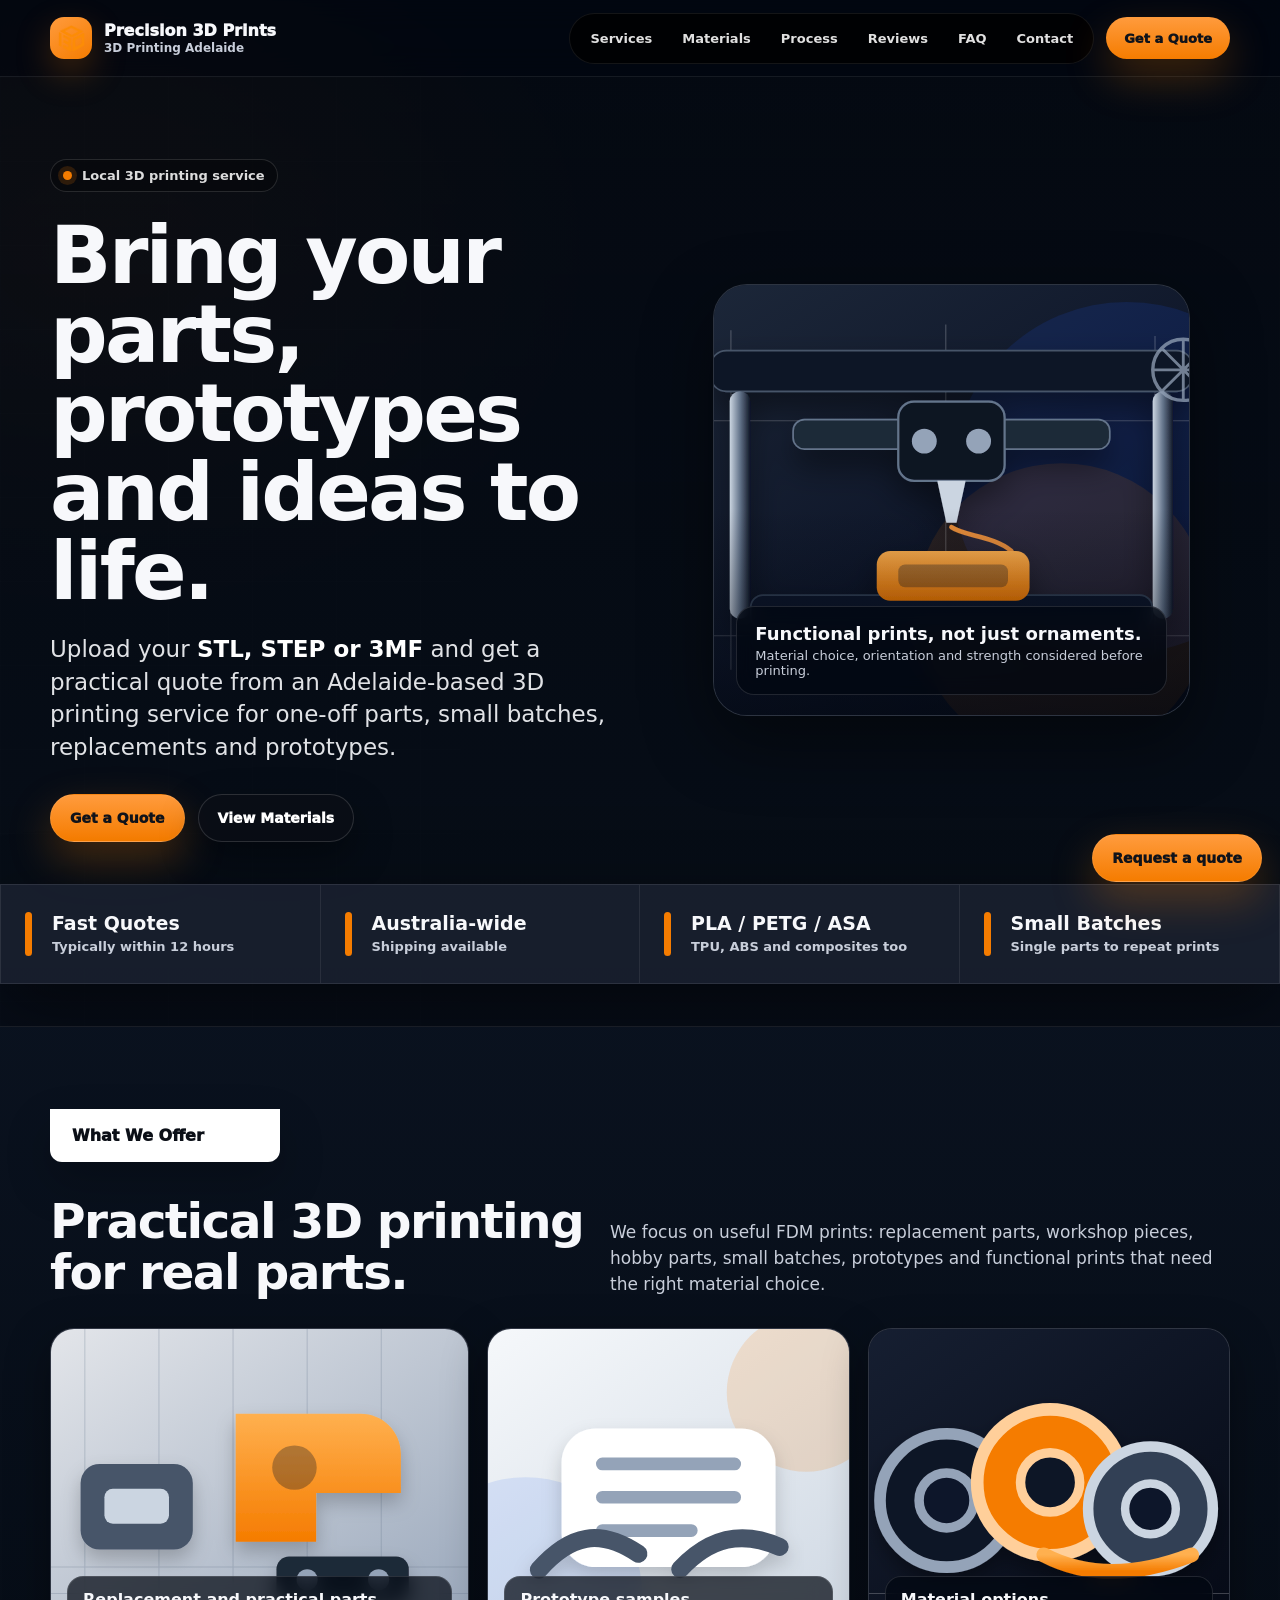
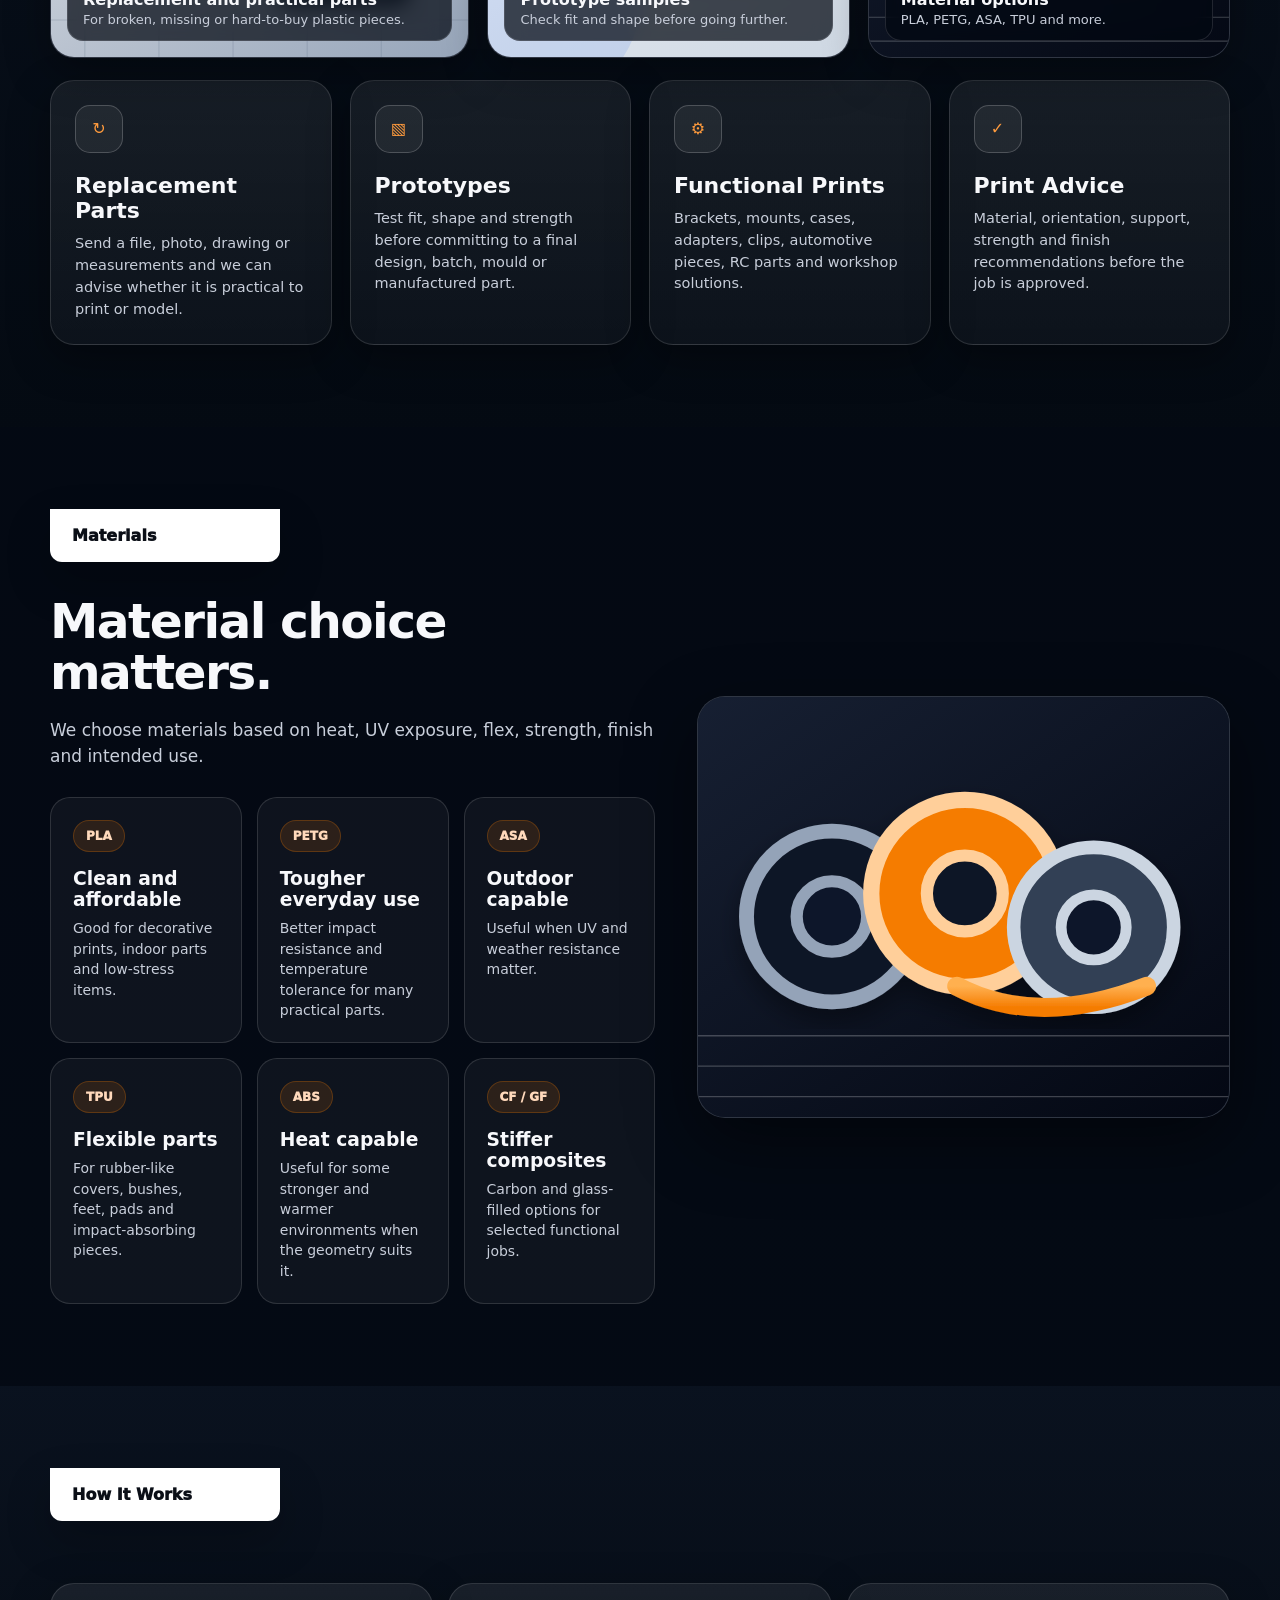
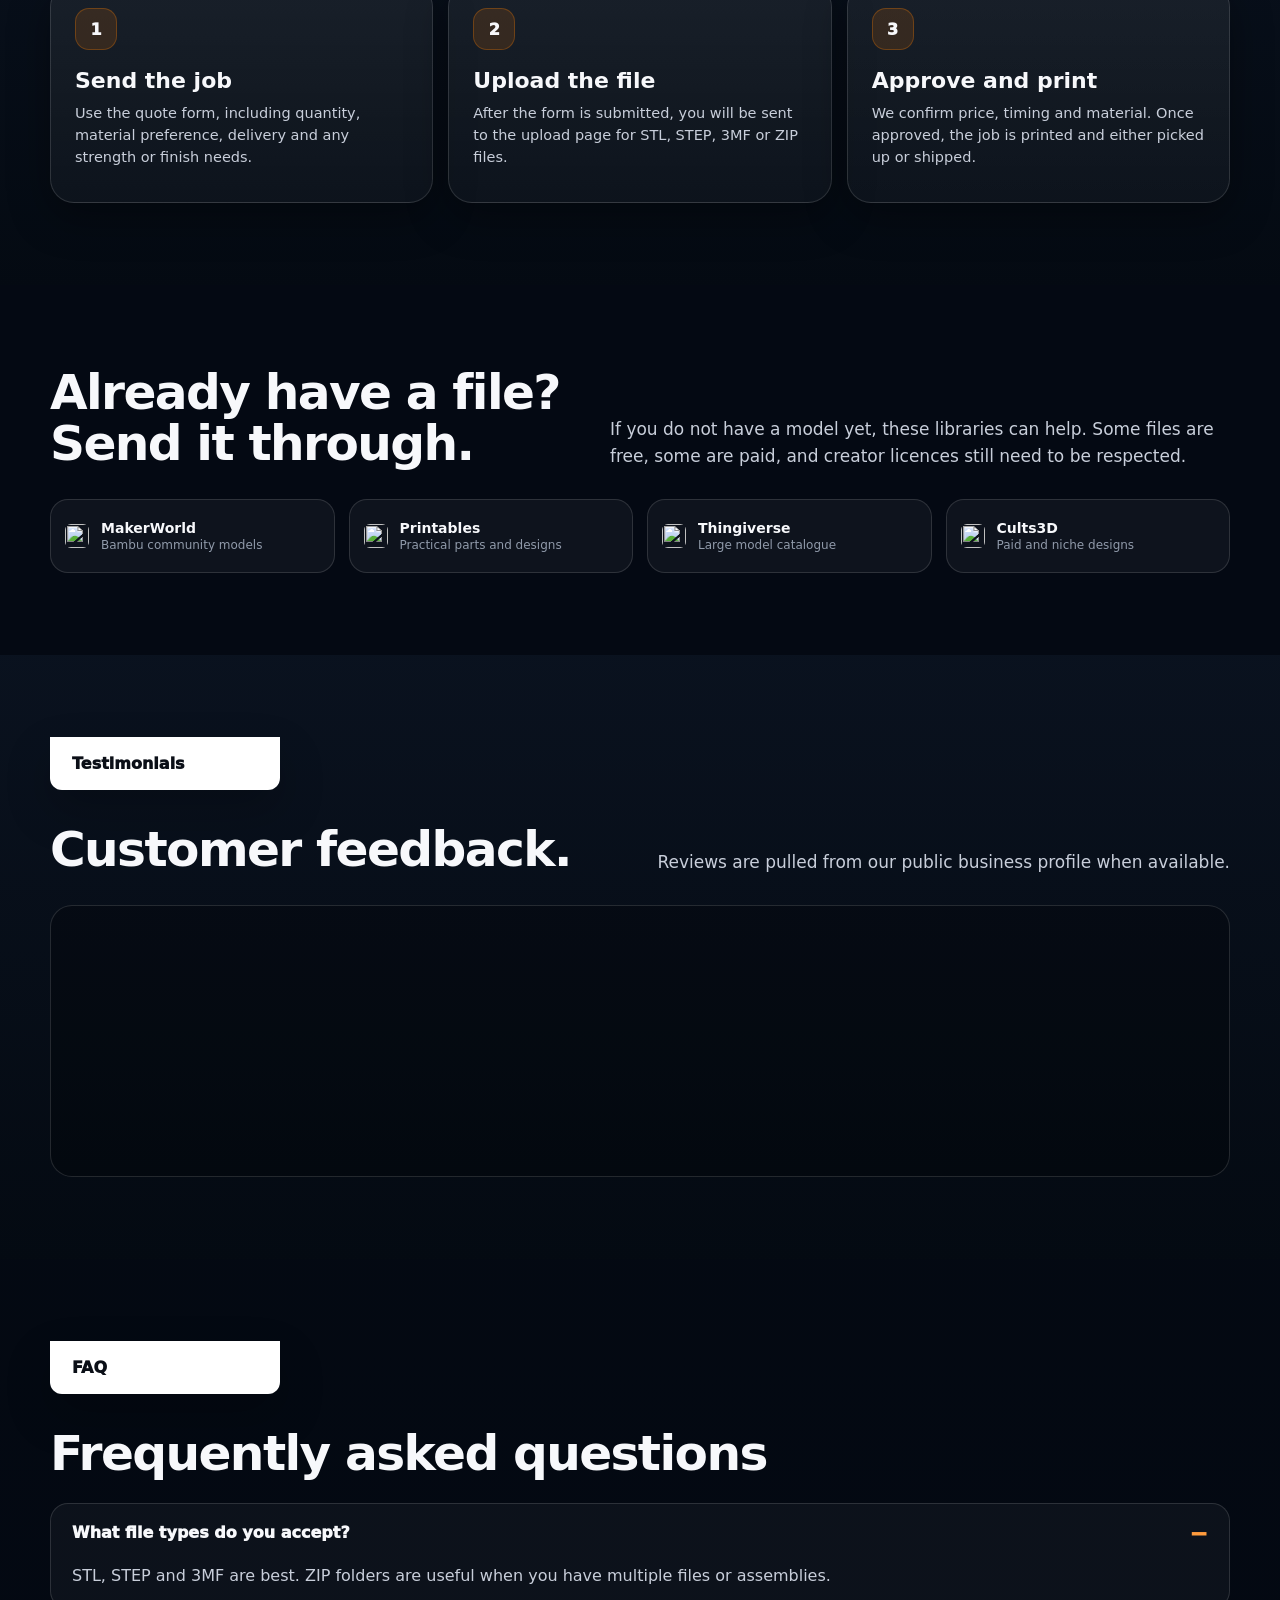
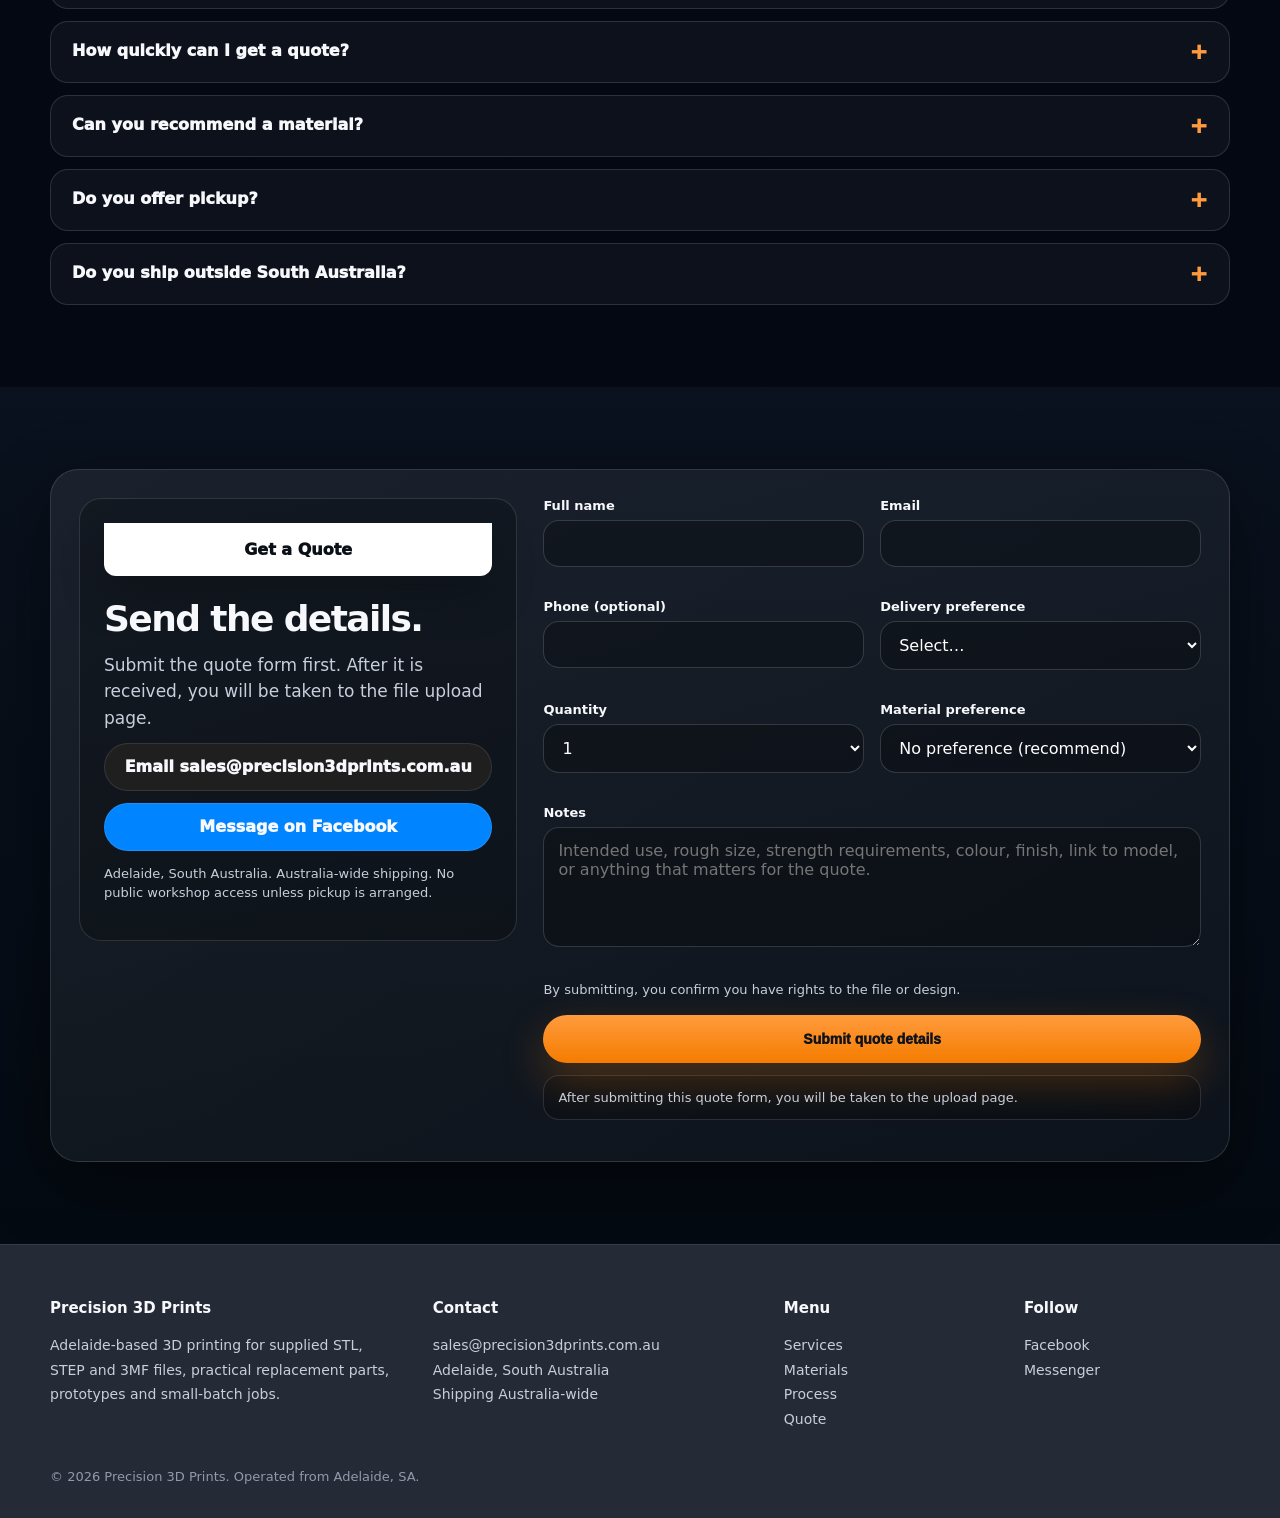
==== commit 604a71ec: "Refine redesign with original image panels" ====
--- a/index.html
+++ b/index.html
@@ -4,35 +4,34 @@
   <meta charset="utf-8" />
   <meta name="viewport" content="width=device-width, initial-scale=1" />
   <title>Precision 3D Prints | 3D Printing Adelaide</title>
-  <meta name="description" content="Adelaide 3D printing service for STL, STEP and 3MF files. Fast quotes, one-off parts, small batches, replacement parts, prototypes and Australia-wide shipping." />
+  <meta name="description" content="Adelaide 3D printing service for STL, STEP and 3MF files. Fast quotes, replacement parts, prototypes, small batches and Australia-wide shipping." />
   <link rel="canonical" href="https://precision3dprints.com.au/" />
   <link rel="icon" href="/favicon.png" type="image/png" />
   <style>
-    :root{
-      --bg:#020711; --panel:#111827; --panel2:#202838; --text:#f7f8fb; --muted:#c5cad7;
-      --soft:#8e97aa; --line:rgba(255,255,255,.13); --brand:#f57c00; --brand2:#ff9b3d;
-      --radius:22px; --max:1180px; --shadow:0 24px 70px rgba(0,0,0,.48);
-    }
-    *{box-sizing:border-box} html{scroll-behavior:smooth;background:var(--bg)} body{margin:0;font-family:Inter,ui-sans-serif,system-ui,-apple-system,Segoe UI,Roboto,Arial,sans-serif;color:var(--text);background:radial-gradient(900px 620px at 90% -10%,rgba(75,119,255,.22),transparent 65%),radial-gradient(800px 600px at 6% 8%,rgba(245,124,0,.18),transparent 62%),linear-gradient(180deg,#020711 0%,#08101c 44%,#050a12 100%);overflow-x:hidden} a{color:inherit;text-decoration:none} img{max-width:100%;display:block} strong{color:#fff}
-    .container{width:min(var(--max),calc(100% - 32px));margin:auto}.site-header{position:sticky;top:0;z-index:100;background:rgba(2,7,17,.78);backdrop-filter:blur(16px);border-bottom:1px solid rgba(255,255,255,.08)}.head-inner{min-height:78px;display:flex;align-items:center;justify-content:space-between;gap:18px}.brand{display:flex;align-items:center;gap:12px;font-weight:900;white-space:nowrap}.brand-mark{width:44px;height:44px;border-radius:14px;background:linear-gradient(145deg,var(--brand2),var(--brand));display:grid;place-items:center;box-shadow:0 14px 35px rgba(245,124,0,.25)}.brand-mark img{width:28px;height:28px;object-fit:contain}.brand small{display:block;color:var(--muted);font-size:12px;line-height:1.1;font-weight:800;margin-top:2px}.nav-wrap{display:flex;align-items:center;gap:12px}.nav{display:flex;gap:4px;padding:7px;border-radius:999px;background:rgba(0,0,0,.72);border:1px solid rgba(255,255,255,.08)}.nav a{color:rgba(255,255,255,.86);font-size:13px;font-weight:800;padding:10px 13px;border-radius:999px}.nav a:hover{background:rgba(255,255,255,.08);color:#fff}.top-quote,.btn.primary{background:linear-gradient(180deg,var(--brand2),var(--brand));color:#10131a;border-color:rgba(255,255,255,.08);box-shadow:0 18px 44px rgba(245,124,0,.27)}.top-quote{display:inline-flex;align-items:center;justify-content:center;min-height:44px;padding:0 18px;border-radius:999px;font-weight:950;font-size:13px}
-    .hero{position:relative;min-height:720px;overflow:hidden;border-bottom:1px solid rgba(255,255,255,.08);background:#07101c}.hero-bg{position:absolute;inset:0;opacity:.5}.hero-bg img{width:100%;height:100%;object-fit:cover;object-position:center right;filter:saturate(.92) contrast(1.06)}.hero:before{content:"";position:absolute;inset:0;z-index:1;background:linear-gradient(90deg,rgba(2,7,17,.96) 0%,rgba(2,7,17,.76) 42%,rgba(2,7,17,.28) 72%,rgba(2,7,17,.66) 100%),radial-gradient(700px 500px at 76% 44%,rgba(75,119,255,.2),transparent 68%)}.hero-inner{position:relative;z-index:2;padding:108px 0 150px}.eyebrow{display:inline-flex;align-items:center;gap:10px;padding:8px 12px;border-radius:999px;border:1px solid rgba(255,255,255,.13);background:rgba(0,0,0,.28);color:rgba(255,255,255,.84);font-size:13px;font-weight:900}.eyebrow:before{content:"";width:9px;height:9px;border-radius:99px;background:var(--brand);box-shadow:0 0 0 5px rgba(245,124,0,.16)}h1{max-width:760px;margin:26px 0 0;font-size:clamp(46px,7.2vw,92px);line-height:.98;letter-spacing:-3.2px;font-weight:650}.hero-lead{max-width:640px;margin:24px 0 0;color:rgba(246,247,251,.9);font-size:clamp(18px,2vw,25px);line-height:1.38;font-weight:500}.actions{display:flex;flex-wrap:wrap;gap:14px;margin-top:34px}.btn{display:inline-flex;align-items:center;justify-content:center;gap:9px;min-height:50px;padding:0 20px;border-radius:999px;border:1px solid rgba(255,255,255,.13);font-weight:950;font-size:14px;cursor:pointer}.btn.dark{background:rgba(10,14,22,.86);color:#fff;box-shadow:0 16px 38px rgba(0,0,0,.35)}
-    .stats{position:absolute;left:50%;bottom:54px;z-index:3;transform:translateX(-50%);width:min(var(--max),calc(100% - 32px));display:grid;grid-template-columns:repeat(4,1fr);background:rgba(24,31,45,.96);border:1px solid rgba(255,255,255,.09);box-shadow:var(--shadow)}.stat{padding:30px 28px;min-height:104px;display:flex;align-items:center}.stat:not(:last-child){border-right:1px solid rgba(255,255,255,.08)}.stat:before{content:"";width:7px;height:48px;border-radius:999px;background:var(--brand);margin-right:22px}.stat b{display:block;font-size:20px;line-height:1.05;color:#fff}.stat span{display:block;margin-top:5px;color:var(--muted);font-size:13px;font-weight:700}
-    section.content{padding:88px 0;background:rgba(2,7,17,.64)}section.alt{background:linear-gradient(180deg,rgba(10,18,31,.92),rgba(4,10,18,.98))}.section-tab{display:inline-flex;align-items:center;min-width:260px;margin-bottom:38px;padding:18px 24px;border-radius:0 0 12px 12px;background:#fff;color:#0b0f17;font-weight:950;box-shadow:0 20px 45px rgba(0,0,0,.22)}.section-head{display:flex;align-items:end;justify-content:space-between;gap:24px;margin-bottom:34px}h2{margin:0;font-size:clamp(32px,4vw,56px);line-height:1.05;letter-spacing:-1.8px;font-weight:600}.section-head p,.section-intro{max-width:620px;color:var(--muted);font-size:17px;line-height:1.55;margin:0}.cards{display:grid;grid-template-columns:repeat(4,1fr);gap:18px}.card{min-height:245px;padding:26px;border:1px solid var(--line);background:linear-gradient(180deg,rgba(255,255,255,.07),rgba(255,255,255,.035));border-radius:var(--radius);box-shadow:0 14px 40px rgba(0,0,0,.35)}.icon-box{width:52px;height:52px;border-radius:16px;display:grid;place-items:center;border:1px solid rgba(255,255,255,.2);background:rgba(255,255,255,.06);color:var(--brand2);margin-bottom:24px}.card h3{margin:0 0 12px;font-size:24px;line-height:1.15;font-weight:560;color:#fff}.card p{margin:0;color:var(--muted);line-height:1.55;font-size:15px}.split{display:grid;grid-template-columns:1fr .9fr;gap:42px;align-items:center}.material-grid,.process-grid{display:grid;grid-template-columns:repeat(3,1fr);gap:16px;margin-top:28px}.material{padding:24px;border-radius:20px;background:rgba(255,255,255,.045);border:1px solid var(--line)}.chip{display:inline-flex;margin-bottom:18px;padding:8px 12px;border-radius:999px;background:rgba(245,124,0,.13);border:1px solid rgba(245,124,0,.25);color:#ffd9bb;font-weight:950;font-size:13px}.printer-panel{min-height:520px;border-radius:28px;overflow:hidden;position:relative;background:radial-gradient(360px 360px at 70% 42%,rgba(245,124,0,.22),transparent 68%),radial-gradient(360px 380px at 34% 70%,rgba(75,119,255,.34),transparent 70%),linear-gradient(145deg,#12223a,#07101f 62%,#050912);border:1px solid rgba(255,255,255,.1);box-shadow:var(--shadow)}.printer-panel img{position:absolute;inset:0;width:100%;height:100%;object-fit:cover;opacity:.34}.printer-panel:after{content:"";position:absolute;left:50%;bottom:105px;transform:translateX(-50%);width:190px;height:135px;border-radius:20px;background:linear-gradient(180deg,var(--brand2),var(--brand));box-shadow:0 28px 90px rgba(245,124,0,.3)}.step-no{width:42px;height:42px;border-radius:14px;background:rgba(245,124,0,.14);border:1px solid rgba(245,124,0,.3);display:grid;place-items:center;font-weight:950;color:#fff;margin-bottom:20px}.reviews-wrap{margin-top:18px;border:1px solid var(--line);border-radius:22px;overflow:hidden;background:rgba(0,0,0,.22)}.reviews-wrap .elfsight-app-de8075b6-18f1-4161-a786-038a84e0c573{min-height:270px}.model-sites{display:grid;grid-template-columns:repeat(4,1fr);gap:14px;margin-top:22px}.model-site{display:flex;align-items:center;gap:12px;min-height:74px;padding:14px;border-radius:18px;border:1px solid var(--line);background:rgba(255,255,255,.045)}.model-site img{width:24px;height:24px;border-radius:6px}.model-site b{display:block;font-size:14px}.model-site span{display:block;color:var(--soft);font-size:12px;margin-top:2px}.faq-list{display:grid;gap:12px;margin-top:24px}details.faq{border:1px solid var(--line);background:rgba(255,255,255,.04);border-radius:18px;overflow:hidden}details.faq summary{list-style:none;cursor:pointer;padding:20px 22px;font-weight:950;color:#fff;display:flex;justify-content:space-between;gap:18px}details.faq summary::-webkit-details-marker{display:none}details.faq summary:after{content:"+";color:var(--brand2);font-size:22px;line-height:1}details.faq[open] summary:after{content:"−"}details.faq p{margin:0;padding:0 22px 20px;color:var(--muted);line-height:1.55}
-    .quote-card{display:grid;grid-template-columns:.8fr 1.2fr;gap:26px;align-items:start;background:linear-gradient(145deg,rgba(255,255,255,.07),rgba(255,255,255,.035));border:1px solid var(--line);border-radius:28px;padding:28px;box-shadow:var(--shadow)}.contact-box{padding:24px;border-radius:22px;background:rgba(0,0,0,.22);border:1px solid var(--line)}.contact-link{display:flex;align-items:center;justify-content:center;gap:10px;min-height:48px;border-radius:999px;font-weight:950;margin-top:12px;border:1px solid rgba(255,255,255,.1)}.contact-link.email{background:#1f1f1f}.contact-link.msg{background:#0084ff}label{display:block;color:#fff;font-weight:900;font-size:13px;margin:0 0 7px}input,select,textarea{width:100%;padding:13px 14px;border-radius:16px;border:1px solid rgba(255,255,255,.16);background:rgba(0,0,0,.25);color:#fff;font:inherit;outline:none}textarea{min-height:120px;resize:vertical}.form-grid{display:grid;grid-template-columns:1fr 1fr;gap:16px}.form-field{margin-bottom:16px}.form-full{grid-column:1/-1}.hidden{display:none!important}.note,.status{color:var(--muted);font-size:13px;line-height:1.5}.status{margin-top:12px;padding:12px 14px;border-radius:16px;background:rgba(0,0,0,.22);border:1px solid var(--line)}.submit{border:none;width:100%;margin-top:2px}footer{background:#252b36;border-top:1px solid rgba(255,255,255,.08);padding:56px 0 34px}.foot-grid{display:grid;grid-template-columns:1.1fr 1fr .65fr .65fr;gap:34px}footer h3{font-size:15px;margin:0 0 16px}footer p,footer a,footer li{color:var(--muted);font-size:14px;line-height:1.75}footer ul{list-style:none;padding:0;margin:0}.copyright{margin-top:38px;color:var(--soft);font-size:13px}.float-ctas{position:fixed;right:18px;bottom:18px;z-index:95}.mobile-cta{display:none;position:fixed;left:0;right:0;bottom:0;z-index:96;padding:10px 12px 12px;background:linear-gradient(180deg,transparent,rgba(2,7,17,.88))}.mobile-cta .btn{width:100%}.hide-floats .float-ctas,.hide-mobilebar .mobile-cta{display:none!important}
-    @media (max-width:980px){.head-inner{min-height:auto;padding:12px 0;align-items:flex-start;flex-direction:column}.nav-wrap{width:100%;justify-content:space-between}.nav{max-width:100%;overflow-x:auto;scrollbar-width:none}.nav::-webkit-scrollbar{display:none}.nav a{white-space:nowrap}.hero-inner{padding:70px 0 166px}.stats{grid-template-columns:repeat(2,1fr);bottom:28px}.stat:nth-child(2){border-right:none}.stat:nth-child(1),.stat:nth-child(2){border-bottom:1px solid rgba(255,255,255,.08)}.cards{grid-template-columns:repeat(2,1fr)}.split,.quote-card{grid-template-columns:1fr}.material-grid,.process-grid{grid-template-columns:1fr}.model-sites{grid-template-columns:repeat(2,1fr)}.foot-grid{grid-template-columns:1fr 1fr}.float-ctas{display:none}.mobile-cta{display:block}}
-    @media (max-width:620px){.container,.stats{width:min(100% - 24px,var(--max))}.brand small,.top-quote{display:none}h1{letter-spacing:-1.9px}.hero{min-height:760px}.hero-inner{padding-top:56px}.stats{grid-template-columns:1fr;position:relative;left:auto;bottom:auto;transform:none;margin:-112px auto 0}.stat{min-height:78px;border-right:none!important;border-bottom:1px solid rgba(255,255,255,.08)}.stat:last-child{border-bottom:none}.section-tab{min-width:0;width:100%;justify-content:center}.section-head{display:block}.section-head p{margin-top:16px}.cards,.model-sites,.form-grid,.foot-grid{grid-template-columns:1fr}.quote-card{padding:18px}.printer-panel{min-height:380px}}
+    :root{--bg:#020711;--ink:#f7f8fb;--muted:#c8ceda;--soft:#909aaa;--panel:#111827;--panel2:#202837;--line:rgba(255,255,255,.13);--brand:#f57c00;--brand2:#ff9b3d;--max:1180px;--shadow:0 24px 70px rgba(0,0,0,.46);--r:24px}
+    *{box-sizing:border-box}html{scroll-behavior:smooth;background:var(--bg)}body{margin:0;font-family:Inter,ui-sans-serif,system-ui,-apple-system,Segoe UI,Roboto,Arial,sans-serif;color:var(--ink);background:radial-gradient(900px 620px at 88% -8%,rgba(59,130,246,.22),transparent 65%),radial-gradient(780px 580px at 8% 4%,rgba(245,124,0,.18),transparent 62%),linear-gradient(180deg,#020711 0%,#08101c 44%,#050a12 100%);overflow-x:hidden}a{color:inherit;text-decoration:none}img{display:block;max-width:100%}strong{color:#fff}.container{width:min(var(--max),calc(100% - 32px));margin:auto}
+    .site-header{position:sticky;top:0;z-index:100;background:rgba(2,7,17,.82);backdrop-filter:blur(16px);border-bottom:1px solid rgba(255,255,255,.08)}.head-inner{min-height:76px;display:flex;align-items:center;justify-content:space-between;gap:18px}.brand{display:flex;align-items:center;gap:12px;font-weight:950;white-space:nowrap}.brand-mark{width:42px;height:42px;border-radius:14px;background:linear-gradient(145deg,var(--brand2),var(--brand));display:grid;place-items:center;box-shadow:0 14px 35px rgba(245,124,0,.25)}.brand-mark img{width:27px;height:27px}.brand small{display:block;color:var(--muted);font-size:12px;line-height:1.1;font-weight:800;margin-top:2px}.nav-wrap{display:flex;align-items:center;gap:12px}.nav{display:flex;gap:4px;padding:7px;border-radius:999px;background:rgba(0,0,0,.74);border:1px solid rgba(255,255,255,.08)}.nav a{font-size:13px;font-weight:850;padding:10px 13px;border-radius:999px;color:rgba(255,255,255,.88)}.nav a:hover{background:rgba(255,255,255,.08);color:#fff}
+    .btn{display:inline-flex;align-items:center;justify-content:center;min-height:48px;padding:0 19px;border-radius:999px;border:1px solid rgba(255,255,255,.14);font-weight:950;font-size:14px;cursor:pointer}.btn.primary,.top-quote{background:linear-gradient(180deg,var(--brand2),var(--brand));color:#10131a;border-color:rgba(255,255,255,.08);box-shadow:0 18px 44px rgba(245,124,0,.27)}.btn.dark{background:rgba(10,14,22,.9);color:#fff;box-shadow:0 16px 38px rgba(0,0,0,.35)}.top-quote{display:inline-flex;align-items:center;justify-content:center;min-height:42px;padding:0 18px;border-radius:999px;font-size:13px;font-weight:950}
+    .hero{position:relative;padding:82px 0 42px;background:linear-gradient(180deg,rgba(5,10,18,.8),rgba(7,13,23,.96));border-bottom:1px solid rgba(255,255,255,.08);overflow:hidden}.hero:before{content:"";position:absolute;inset:0;background-image:linear-gradient(rgba(255,255,255,.045) 1px,transparent 1px),linear-gradient(90deg,rgba(255,255,255,.045) 1px,transparent 1px);background-size:84px 84px;opacity:.18;mask-image:linear-gradient(90deg,#000,transparent 72%)}.hero-grid{position:relative;display:grid;grid-template-columns:1.02fr .98fr;gap:44px;align-items:center}.eyebrow{display:inline-flex;align-items:center;gap:10px;padding:8px 12px;border-radius:999px;border:1px solid rgba(255,255,255,.13);background:rgba(0,0,0,.28);color:rgba(255,255,255,.86);font-size:13px;font-weight:900}.eyebrow:before{content:"";width:9px;height:9px;border-radius:99px;background:var(--brand);box-shadow:0 0 0 5px rgba(245,124,0,.16)}h1{max-width:650px;margin:24px 0 0;font-size:clamp(44px,6.3vw,84px);line-height:.98;letter-spacing:-2.8px;font-weight:680}.hero-lead{max-width:600px;margin:22px 0 0;color:rgba(246,247,251,.91);font-size:clamp(17px,1.8vw,23px);line-height:1.42}.actions{display:flex;flex-wrap:wrap;gap:13px;margin-top:30px}.hero-card{position:relative;border-radius:34px;overflow:hidden;background:#101827;border:1px solid rgba(255,255,255,.12);box-shadow:var(--shadow)}.hero-card img{width:100%;min-height:430px;object-fit:cover}.hero-card:after{content:"";position:absolute;inset:0;background:linear-gradient(180deg,transparent 52%,rgba(2,7,17,.62))}.hero-caption{position:absolute;left:22px;right:22px;bottom:20px;z-index:2;padding:16px 18px;border-radius:18px;background:rgba(2,7,17,.72);border:1px solid rgba(255,255,255,.12);backdrop-filter:blur(10px)}.hero-caption b{display:block;font-size:18px}.hero-caption span{display:block;margin-top:4px;color:var(--muted);font-size:13px}
+    .stats{position:relative;margin-top:42px;display:grid;grid-template-columns:repeat(4,1fr);background:rgba(24,31,45,.96);border:1px solid rgba(255,255,255,.09);box-shadow:var(--shadow)}.stat{padding:26px 24px;min-height:98px;display:flex;align-items:center}.stat:not(:last-child){border-right:1px solid rgba(255,255,255,.08)}.stat:before{content:"";width:7px;height:44px;border-radius:999px;background:var(--brand);margin-right:20px}.stat b{display:block;font-size:19px;line-height:1.05}.stat span{display:block;margin-top:5px;color:var(--muted);font-size:13px;font-weight:700}
+    section.content{padding:82px 0;background:rgba(2,7,17,.64)}section.alt{background:linear-gradient(180deg,rgba(10,18,31,.94),rgba(4,10,18,.98))}.section-tab{display:inline-flex;align-items:center;min-width:230px;margin-bottom:34px;padding:17px 22px;border-radius:0 0 12px 12px;background:#fff;color:#0b0f17;font-weight:950;box-shadow:0 20px 45px rgba(0,0,0,.22)}.section-head{display:flex;align-items:end;justify-content:space-between;gap:24px;margin-bottom:30px}h2{margin:0;font-size:clamp(31px,3.8vw,54px);line-height:1.05;letter-spacing:-1.6px;font-weight:650}.section-head p,.section-intro{max-width:620px;color:var(--muted);font-size:17px;line-height:1.55;margin:0}.image-row{display:grid;grid-template-columns:1.1fr .95fr .95fr;gap:18px;margin-bottom:22px}.image-tile{position:relative;min-height:260px;border-radius:24px;overflow:hidden;border:1px solid var(--line);background:#111827;box-shadow:0 14px 44px rgba(0,0,0,.34)}.image-tile img{width:100%;height:100%;object-fit:cover}.image-tile.large{min-height:330px}.tile-caption{position:absolute;left:16px;right:16px;bottom:16px;padding:13px 15px;border-radius:16px;background:rgba(2,7,17,.72);border:1px solid rgba(255,255,255,.12);backdrop-filter:blur(10px)}.tile-caption b{display:block}.tile-caption span{display:block;color:var(--muted);font-size:13px;margin-top:3px}.cards{display:grid;grid-template-columns:repeat(4,1fr);gap:18px}.card{min-height:220px;padding:24px;border:1px solid var(--line);background:linear-gradient(180deg,rgba(255,255,255,.07),rgba(255,255,255,.035));border-radius:var(--r);box-shadow:0 14px 40px rgba(0,0,0,.35)}.icon-box{width:48px;height:48px;border-radius:15px;display:grid;place-items:center;border:1px solid rgba(255,255,255,.2);background:rgba(255,255,255,.06);color:var(--brand2);margin-bottom:20px}.card h3{margin:0 0 10px;font-size:22px;line-height:1.15;font-weight:650}.card p{margin:0;color:var(--muted);line-height:1.5;font-size:14.5px}
+    .split{display:grid;grid-template-columns:1fr .88fr;gap:42px;align-items:center}.feature-image{border-radius:28px;overflow:hidden;border:1px solid var(--line);background:#101827;box-shadow:var(--shadow)}.feature-image img{width:100%;height:100%;min-height:420px;object-fit:cover}.material-grid,.process-grid{display:grid;grid-template-columns:repeat(3,1fr);gap:15px;margin-top:28px}.material{padding:22px;border-radius:20px;background:rgba(255,255,255,.045);border:1px solid var(--line)}.material h3{margin:0 0 8px}.material p{margin:0;color:var(--muted);font-size:14px;line-height:1.46}.chip{display:inline-flex;margin-bottom:16px;padding:8px 12px;border-radius:999px;background:rgba(245,124,0,.13);border:1px solid rgba(245,124,0,.25);color:#ffd9bb;font-weight:950;font-size:12px}.step-no{width:42px;height:42px;border-radius:14px;background:rgba(245,124,0,.14);border:1px solid rgba(245,124,0,.3);display:grid;place-items:center;font-weight:950;margin-bottom:18px}.reviews-wrap{margin-top:18px;border:1px solid var(--line);border-radius:22px;overflow:hidden;background:rgba(0,0,0,.22)}.reviews-wrap .elfsight-app-de8075b6-18f1-4161-a786-038a84e0c573{min-height:270px}.model-sites{display:grid;grid-template-columns:repeat(4,1fr);gap:14px;margin-top:22px}.model-site{display:flex;align-items:center;gap:12px;min-height:74px;padding:14px;border-radius:18px;border:1px solid var(--line);background:rgba(255,255,255,.045)}.model-site img{width:24px;height:24px;border-radius:6px}.model-site b{display:block;font-size:14px}.model-site span{display:block;color:var(--soft);font-size:12px;margin-top:2px}.faq-list{display:grid;gap:12px;margin-top:24px}details.faq{border:1px solid var(--line);background:rgba(255,255,255,.04);border-radius:18px;overflow:hidden}details.faq summary{list-style:none;cursor:pointer;padding:19px 21px;font-weight:950;display:flex;justify-content:space-between;gap:18px}details.faq summary::-webkit-details-marker{display:none}details.faq summary:after{content:"+";color:var(--brand2);font-size:22px;line-height:1}details.faq[open] summary:after{content:"−"}details.faq p{margin:0;padding:0 21px 19px;color:var(--muted);line-height:1.55}
+    .quote-card{display:grid;grid-template-columns:.8fr 1.2fr;gap:26px;align-items:start;background:linear-gradient(145deg,rgba(255,255,255,.07),rgba(255,255,255,.035));border:1px solid var(--line);border-radius:28px;padding:28px;box-shadow:var(--shadow)}.contact-box{padding:24px;border-radius:22px;background:rgba(0,0,0,.22);border:1px solid var(--line)}.contact-link{display:flex;align-items:center;justify-content:center;min-height:48px;border-radius:999px;font-weight:950;margin-top:12px;border:1px solid rgba(255,255,255,.1)}.contact-link.email{background:#1f1f1f}.contact-link.msg{background:#0084ff}.note,.status{color:var(--muted);font-size:13px;line-height:1.5}.status{margin-top:12px;padding:12px 14px;border-radius:16px;background:rgba(0,0,0,.22);border:1px solid var(--line)}label{display:block;font-weight:900;font-size:13px;margin:0 0 7px}input,select,textarea{width:100%;padding:13px 14px;border-radius:16px;border:1px solid rgba(255,255,255,.16);background:rgba(0,0,0,.25);color:#fff;font:inherit;outline:none}textarea{min-height:120px;resize:vertical}.form-grid{display:grid;grid-template-columns:1fr 1fr;gap:16px}.form-field{margin-bottom:16px}.form-full{grid-column:1/-1}.hidden{display:none!important}.submit{border:none;width:100%;margin-top:2px}footer{background:#252b36;border-top:1px solid rgba(255,255,255,.08);padding:54px 0 34px}.foot-grid{display:grid;grid-template-columns:1.1fr 1fr .65fr .65fr;gap:34px}footer h3{font-size:15px;margin:0 0 16px}footer p,footer a,footer li{color:var(--muted);font-size:14px;line-height:1.75}footer ul{list-style:none;padding:0;margin:0}.copyright{margin-top:38px;color:var(--soft);font-size:13px}.float-ctas{position:fixed;right:18px;bottom:18px;z-index:95}.mobile-cta{display:none;position:fixed;left:0;right:0;bottom:0;z-index:96;padding:10px 12px 12px;background:linear-gradient(180deg,transparent,rgba(2,7,17,.88))}.mobile-cta .btn{width:100%}.hide-floats .float-ctas,.hide-mobilebar .mobile-cta{display:none!important}
+    @media (max-width:980px){.head-inner{min-height:auto;padding:12px 0;align-items:flex-start;flex-direction:column}.nav-wrap{width:100%;justify-content:space-between}.nav{max-width:100%;overflow-x:auto;scrollbar-width:none}.nav::-webkit-scrollbar{display:none}.nav a{white-space:nowrap}.hero{padding-top:56px}.hero-grid,.split,.quote-card{grid-template-columns:1fr}.hero-card img{min-height:320px}.stats{grid-template-columns:repeat(2,1fr)}.stat:nth-child(2){border-right:none}.stat:nth-child(1),.stat:nth-child(2){border-bottom:1px solid rgba(255,255,255,.08)}.cards,.image-row{grid-template-columns:repeat(2,1fr)}.image-tile.large{grid-column:1/-1}.material-grid,.process-grid{grid-template-columns:1fr}.model-sites{grid-template-columns:repeat(2,1fr)}.foot-grid{grid-template-columns:1fr 1fr}.float-ctas{display:none}.mobile-cta{display:block}}
+    @media (max-width:620px){.container{width:min(100% - 24px,var(--max))}.brand small,.top-quote{display:none}h1{letter-spacing:-1.8px}.stats,.cards,.image-row,.model-sites,.form-grid,.foot-grid{grid-template-columns:1fr}.stat{border-right:none!important;border-bottom:1px solid rgba(255,255,255,.08)}.stat:last-child{border-bottom:none}.section-tab{min-width:0;width:100%;justify-content:center}.section-head{display:block}.section-head p{margin-top:14px}.quote-card{padding:18px}.feature-image img{min-height:260px}.hero-card img{min-height:260px}}
   </style>
 </head>
 <body>
 <header class="site-header"><div class="container head-inner"><a class="brand" href="#top"><span class="brand-mark"><img src="/logo-mark.png" alt=""></span><span>Precision 3D Prints<small>3D Printing Adelaide</small></span></a><div class="nav-wrap"><nav class="nav"><a href="#services">Services</a><a href="#materials">Materials</a><a href="#process">Process</a><a href="#reviews">Reviews</a><a href="#faq">FAQ</a><a href="#quote">Contact</a></nav><a class="top-quote" href="#quote">Get a Quote</a></div></div></header>
 <main id="top">
-<section class="hero"><div class="hero-bg"><img src="/banner.png" alt=""></div><div class="container hero-inner"><div class="eyebrow">Local 3D printing service</div><h1>Bring your parts, prototypes and ideas to life.</h1><p class="hero-lead">Upload your <strong>STL, STEP or 3MF</strong> and get a practical quote from an Adelaide-based 3D printing service for one-off parts, small batches, replacements and prototypes.</p><div class="actions"><a class="btn primary" href="#quote">Get a Quote</a><a class="btn dark" href="#materials">View Materials</a></div></div><div class="stats"><div class="stat"><div><b>Fast Quotes</b><span>Typically within 12 hours</span></div></div><div class="stat"><div><b>Australia-wide</b><span>Shipping available</span></div></div><div class="stat"><div><b>PLA / PETG / ASA</b><span>TPU, ABS and composites too</span></div></div><div class="stat"><div><b>Small Batches</b><span>Single parts to repeat prints</span></div></div></div></section>
-<section class="content alt" id="services"><div class="container"><div class="section-tab">What We Offer</div><div class="section-head"><h2>Practical 3D printing for real parts.</h2><p>We focus on useful FDM prints: replacement parts, workshop pieces, hobby parts, small batches, prototypes and functional prints that need the right material choice.</p></div><div class="cards"><article class="card"><div class="icon-box">↻</div><h3>Replacement Parts</h3><p>Send a file, photo, drawing or measurements and we can advise whether it is practical to print or model.</p></article><article class="card"><div class="icon-box">▧</div><h3>Prototypes</h3><p>Test fit, shape and strength before committing to a final design, batch, mould or manufactured part.</p></article><article class="card"><div class="icon-box">⚙</div><h3>Functional Prints</h3><p>Brackets, mounts, cases, adapters, clips, automotive pieces, RC parts and workshop solutions.</p></article><article class="card"><div class="icon-box">✓</div><h3>Print Advice</h3><p>Material, orientation, support, strength and finish recommendations before the job is approved.</p></article></div></div></section>
-<section class="content" id="materials"><div class="container split"><div><div class="section-tab">Materials</div><h2>Material choice matters.</h2><p class="section-intro" style="margin-top:18px">We choose materials based on heat, UV exposure, flex, strength, finish and intended use.</p><div class="material-grid"><article class="material"><span class="chip">PLA</span><h3>Clean and affordable</h3><p>Good for decorative prints, indoor parts, display pieces and low-stress items.</p></article><article class="material"><span class="chip">PETG</span><h3>Tougher everyday use</h3><p>Better impact resistance and temperature tolerance for many practical parts.</p></article><article class="material"><span class="chip">ASA</span><h3>Outdoor capable</h3><p>Useful when UV and weather resistance are more important than the lowest price.</p></article><article class="material"><span class="chip">TPU</span><h3>Flexible parts</h3><p>For rubber-like covers, bushes, feet, pads and impact-absorbing pieces.</p></article><article class="material"><span class="chip">ABS</span><h3>Heat capable</h3><p>Useful for some stronger and warmer environments when the geometry suits it.</p></article><article class="material"><span class="chip">CF / GF</span><h3>Stiffer composites</h3><p>Carbon and glass-filled options for stiffness, finish and selected functional jobs.</p></article></div></div><div class="printer-panel"><img src="/banner.png" alt=""></div></div></section>
+<section class="hero"><div class="container hero-grid"><div><div class="eyebrow">Local 3D printing service</div><h1>Bring your parts, prototypes and ideas to life.</h1><p class="hero-lead">Upload your <strong>STL, STEP or 3MF</strong> and get a practical quote from an Adelaide-based 3D printing service for one-off parts, small batches, replacements and prototypes.</p><div class="actions"><a class="btn primary" href="#quote">Get a Quote</a><a class="btn dark" href="#materials">View Materials</a></div></div><figure class="hero-card"><img src="/assets/hero-printer.svg" alt="Stylised 3D printer producing an orange part"><figcaption class="hero-caption"><b>Functional prints, not just ornaments.</b><span>Material choice, orientation and strength considered before printing.</span></figcaption></figure></div><div class="stats"><div class="stat"><div><b>Fast Quotes</b><span>Typically within 12 hours</span></div></div><div class="stat"><div><b>Australia-wide</b><span>Shipping available</span></div></div><div class="stat"><div><b>PLA / PETG / ASA</b><span>TPU, ABS and composites too</span></div></div><div class="stat"><div><b>Small Batches</b><span>Single parts to repeat prints</span></div></div></div></section>
+<section class="content alt" id="services"><div class="container"><div class="section-tab">What We Offer</div><div class="section-head"><h2>Practical 3D printing for real parts.</h2><p>We focus on useful FDM prints: replacement parts, workshop pieces, hobby parts, small batches, prototypes and functional prints that need the right material choice.</p></div><div class="image-row"><article class="image-tile large"><img src="/assets/functional-parts.svg" alt="Original illustration of functional 3D printed parts"><div class="tile-caption"><b>Replacement and practical parts</b><span>For broken, missing or hard-to-buy plastic pieces.</span></div></article><article class="image-tile"><img src="/assets/prototype-sample.svg" alt="Original illustration of a prototype sample"><div class="tile-caption"><b>Prototype samples</b><span>Check fit and shape before going further.</span></div></article><article class="image-tile"><img src="/assets/material-spools.svg" alt="Original illustration of 3D printing material spools"><div class="tile-caption"><b>Material options</b><span>PLA, PETG, ASA, TPU and more.</span></div></article></div><div class="cards"><article class="card"><div class="icon-box">↻</div><h3>Replacement Parts</h3><p>Send a file, photo, drawing or measurements and we can advise whether it is practical to print or model.</p></article><article class="card"><div class="icon-box">▧</div><h3>Prototypes</h3><p>Test fit, shape and strength before committing to a final design, batch, mould or manufactured part.</p></article><article class="card"><div class="icon-box">⚙</div><h3>Functional Prints</h3><p>Brackets, mounts, cases, adapters, clips, automotive pieces, RC parts and workshop solutions.</p></article><article class="card"><div class="icon-box">✓</div><h3>Print Advice</h3><p>Material, orientation, support, strength and finish recommendations before the job is approved.</p></article></div></div></section>
+<section class="content" id="materials"><div class="container split"><div><div class="section-tab">Materials</div><h2>Material choice matters.</h2><p class="section-intro" style="margin-top:18px">We choose materials based on heat, UV exposure, flex, strength, finish and intended use.</p><div class="material-grid"><article class="material"><span class="chip">PLA</span><h3>Clean and affordable</h3><p>Good for decorative prints, indoor parts and low-stress items.</p></article><article class="material"><span class="chip">PETG</span><h3>Tougher everyday use</h3><p>Better impact resistance and temperature tolerance for many practical parts.</p></article><article class="material"><span class="chip">ASA</span><h3>Outdoor capable</h3><p>Useful when UV and weather resistance matter.</p></article><article class="material"><span class="chip">TPU</span><h3>Flexible parts</h3><p>For rubber-like covers, bushes, feet, pads and impact-absorbing pieces.</p></article><article class="material"><span class="chip">ABS</span><h3>Heat capable</h3><p>Useful for some stronger and warmer environments when the geometry suits it.</p></article><article class="material"><span class="chip">CF / GF</span><h3>Stiffer composites</h3><p>Carbon and glass-filled options for selected functional jobs.</p></article></div></div><div class="feature-image"><img src="/assets/material-spools.svg" alt="Original illustration of 3D printing material spools"></div></div></section>
 <section class="content alt" id="process"><div class="container"><div class="section-tab">How It Works</div><div class="process-grid"><article class="card"><div class="step-no">1</div><h3>Send the job</h3><p>Use the quote form, including quantity, material preference, delivery and any strength or finish needs.</p></article><article class="card"><div class="step-no">2</div><h3>Upload the file</h3><p>After the form is submitted, you will be sent to the upload page for STL, STEP, 3MF or ZIP files.</p></article><article class="card"><div class="step-no">3</div><h3>Approve and print</h3><p>We confirm price, timing and material. Once approved, the job is printed and either picked up or shipped.</p></article></div></div></section>
-<section class="content" id="reviews"><div class="container"><div class="section-tab">Testimonials</div><div class="section-head"><h2>Customer feedback.</h2><p>Reviews are pulled from our public business profile when available.</p></div><div class="reviews-wrap"><script src="https://elfsightcdn.com/platform.js" async></script><div class="elfsight-app-de8075b6-18f1-4161-a786-038a84e0c573" data-elfsight-app-lazy></div></div></div></section>
-<section class="content alt" id="faq"><div class="container"><div class="section-tab">FAQ</div><h2>Frequently asked questions</h2><div class="faq-list"><details class="faq" open><summary>What file types do you accept?</summary><p>STL, STEP and 3MF are best. ZIP folders are useful when you have multiple files or assemblies.</p></details><details class="faq"><summary>How quickly can I get a quote?</summary><p>Most quotes are returned within 12 hours. Larger, risky or unusual jobs can take longer because the model needs to be checked properly.</p></details><details class="faq"><summary>Can you recommend a material?</summary><p>Yes. Choose “No preference” on the form and tell us how the part will be used.</p></details><details class="faq"><summary>Do you offer pickup?</summary><p>Local Adelaide pickup may be available by arrangement. This is a home workshop service, not a public walk-in shop.</p></details><details class="faq"><summary>Do you ship outside South Australia?</summary><p>Yes, Australia-wide shipping is available.</p></details></div></div></section>
-<section class="content" id="quote"><div class="container quote-card"><aside class="contact-box"><div class="section-tab" style="margin:0 0 24px;min-width:0;width:100%;justify-content:center">Get a Quote</div><h2 style="font-size:36px">Send the details.</h2><p class="section-intro" style="margin-top:14px">Submit the quote form first. After it is received, you will be taken to the file upload page.</p><a class="contact-link email" href="mailto:sales@precision3dprints.com.au">Email sales@precision3dprints.com.au</a><a class="contact-link msg" href="https://m.me/precision3dprints" target="_blank" rel="noopener">Message on Facebook</a><p class="note">Adelaide, South Australia. Australia-wide shipping. No public workshop access unless pickup is arranged.</p></aside><form id="quoteForm" action="https://formspree.io/f/xaqyvgeb" method="POST"><input type="hidden" name="_subject" value="New 3D Print Quote Request (Website)"><input type="hidden" name="_next" value="https://precision3dprints.com.au/thanks.html"><div class="hidden"><label for="_gotcha">Leave this field blank</label><input id="_gotcha" type="text" name="_gotcha" autocomplete="off" tabindex="-1"></div><div class="form-grid"><div class="form-field"><label for="name">Full name</label><input id="name" name="name" autocomplete="name" required></div><div class="form-field"><label for="email">Email</label><input id="email" name="email" type="email" autocomplete="email" required></div><div class="form-field"><label for="phone">Phone (optional)</label><input id="phone" name="phone" autocomplete="tel"></div><div class="form-field"><label for="delivery">Delivery preference</label><select id="delivery" name="delivery" required><option value="" selected disabled>Select…</option><option value="Pickup (Adelaide)">Pickup (Adelaide)</option><option value="Shipping (Australia-wide)">Shipping (Australia-wide)</option></select></div><div id="shippingMini" class="form-full hidden"><div class="form-grid"><div class="form-field"><label for="state">State</label><select id="state" name="state"><option value="" selected disabled>Select…</option><option>ACT</option><option>NSW</option><option>NT</option><option>QLD</option><option>SA</option><option>TAS</option><option>VIC</option><option>WA</option></select></div><div class="form-field"><label for="postcode">Postcode</label><input id="postcode" name="postcode" inputmode="numeric" autocomplete="postal-code"></div></div></div><div class="form-field"><label for="qty">Quantity</label><select id="qty" name="quantity" required><option>1</option><option>2</option><option>3</option><option>4</option><option>5</option><option>6–10</option><option>11–20</option><option>20+</option></select></div><div class="form-field"><label for="material">Material preference</label><select id="material" name="material"><option selected>No preference (recommend)</option><option>PLA</option><option>PETG</option><option>ASA</option><option>TPU</option><option>ABS</option><option>Composite / CF / GF</option><option>Other / Unsure</option></select></div><div class="form-field form-full"><label for="notes">Notes</label><textarea id="notes" name="notes" placeholder="Intended use, rough size, strength requirements, colour, finish, link to model, or anything that matters for the quote."></textarea></div></div><p class="note">By submitting, you confirm you have rights to the file or design.</p><button id="quoteSubmitBtn" class="btn primary submit" type="submit">Submit quote details</button><p id="quoteStatus" class="status" aria-live="polite">After submitting this quote form, you will be taken to the upload page.</p></form></div></section>
+<section class="content" aria-label="Model file resources"><div class="container"><div class="section-head"><h2>Already have a file? Send it through.</h2><p>If you do not have a model yet, these libraries can help. Some files are free, some are paid, and creator licences still need to be respected.</p></div><div class="model-sites"><a class="model-site" href="https://makerworld.com/" target="_blank" rel="noopener"><img src="https://www.google.com/s2/favicons?domain=makerworld.com&sz=64" alt=""><div><b>MakerWorld</b><span>Bambu community models</span></div></a><a class="model-site" href="https://www.printables.com/" target="_blank" rel="noopener"><img src="https://www.google.com/s2/favicons?domain=printables.com&sz=64" alt=""><div><b>Printables</b><span>Practical parts and designs</span></div></a><a class="model-site" href="https://www.thingiverse.com/" target="_blank" rel="noopener"><img src="https://www.google.com/s2/favicons?domain=thingiverse.com&sz=64" alt=""><div><b>Thingiverse</b><span>Large model catalogue</span></div></a><a class="model-site" href="https://cults3d.com/" target="_blank" rel="noopener"><img src="https://www.google.com/s2/favicons?domain=cults3d.com&sz=64" alt=""><div><b>Cults3D</b><span>Paid and niche designs</span></div></a></div></div></section>
+<section class="content alt" id="reviews"><div class="container"><div class="section-tab">Testimonials</div><div class="section-head"><h2>Customer feedback.</h2><p>Reviews are pulled from our public business profile when available.</p></div><div class="reviews-wrap"><script src="https://elfsightcdn.com/platform.js" async></script><div class="elfsight-app-de8075b6-18f1-4161-a786-038a84e0c573" data-elfsight-app-lazy></div></div></div></section>
+<section class="content" id="faq"><div class="container"><div class="section-tab">FAQ</div><h2>Frequently asked questions</h2><div class="faq-list"><details class="faq" open><summary>What file types do you accept?</summary><p>STL, STEP and 3MF are best. ZIP folders are useful when you have multiple files or assemblies.</p></details><details class="faq"><summary>How quickly can I get a quote?</summary><p>Most quotes are returned within 12 hours. Larger, risky or unusual jobs can take longer because the model needs to be checked properly.</p></details><details class="faq"><summary>Can you recommend a material?</summary><p>Yes. Choose “No preference” on the form and tell us how the part will be used.</p></details><details class="faq"><summary>Do you offer pickup?</summary><p>Local Adelaide pickup may be available by arrangement. This is a home workshop service, not a public walk-in shop.</p></details><details class="faq"><summary>Do you ship outside South Australia?</summary><p>Yes, Australia-wide shipping is available.</p></details></div></div></section>
+<section class="content alt" id="quote"><div class="container quote-card"><aside class="contact-box"><div class="section-tab" style="margin:0 0 24px;min-width:0;width:100%;justify-content:center">Get a Quote</div><h2 style="font-size:36px">Send the details.</h2><p class="section-intro" style="margin-top:14px">Submit the quote form first. After it is received, you will be taken to the file upload page.</p><a class="contact-link email" href="mailto:sales@precision3dprints.com.au">Email sales@precision3dprints.com.au</a><a class="contact-link msg" href="https://m.me/precision3dprints" target="_blank" rel="noopener">Message on Facebook</a><p class="note">Adelaide, South Australia. Australia-wide shipping. No public workshop access unless pickup is arranged.</p></aside><form id="quoteForm" action="https://formspree.io/f/xaqyvgeb" method="POST"><input type="hidden" name="_subject" value="New 3D Print Quote Request (Website)"><input type="hidden" name="_next" value="https://precision3dprints.com.au/thanks.html"><div class="hidden"><label for="_gotcha">Leave this field blank</label><input id="_gotcha" type="text" name="_gotcha" autocomplete="off" tabindex="-1"></div><div class="form-grid"><div class="form-field"><label for="name">Full name</label><input id="name" name="name" autocomplete="name" required></div><div class="form-field"><label for="email">Email</label><input id="email" name="email" type="email" autocomplete="email" required></div><div class="form-field"><label for="phone">Phone (optional)</label><input id="phone" name="phone" autocomplete="tel"></div><div class="form-field"><label for="delivery">Delivery preference</label><select id="delivery" name="delivery" required><option value="" selected disabled>Select…</option><option value="Pickup (Adelaide)">Pickup (Adelaide)</option><option value="Shipping (Australia-wide)">Shipping (Australia-wide)</option></select></div><div id="shippingMini" class="form-full hidden"><div class="form-grid"><div class="form-field"><label for="state">State</label><select id="state" name="state"><option value="" selected disabled>Select…</option><option>ACT</option><option>NSW</option><option>NT</option><option>QLD</option><option>SA</option><option>TAS</option><option>VIC</option><option>WA</option></select></div><div class="form-field"><label for="postcode">Postcode</label><input id="postcode" name="postcode" inputmode="numeric" autocomplete="postal-code"></div></div></div><div class="form-field"><label for="qty">Quantity</label><select id="qty" name="quantity" required><option>1</option><option>2</option><option>3</option><option>4</option><option>5</option><option>6–10</option><option>11–20</option><option>20+</option></select></div><div class="form-field"><label for="material">Material preference</label><select id="material" name="material"><option selected>No preference (recommend)</option><option>PLA</option><option>PETG</option><option>ASA</option><option>TPU</option><option>ABS</option><option>Composite / CF / GF</option><option>Other / Unsure</option></select></div><div class="form-field form-full"><label for="notes">Notes</label><textarea id="notes" name="notes" placeholder="Intended use, rough size, strength requirements, colour, finish, link to model, or anything that matters for the quote."></textarea></div></div><p class="note">By submitting, you confirm you have rights to the file or design.</p><button id="quoteSubmitBtn" class="btn primary submit" type="submit">Submit quote details</button><p id="quoteStatus" class="status" aria-live="polite">After submitting this quote form, you will be taken to the upload page.</p></form></div></section>
 </main><footer><div class="container"><div class="foot-grid"><div><h3>Precision 3D Prints</h3><p>Adelaide-based 3D printing for supplied STL, STEP and 3MF files, practical replacement parts, prototypes and small-batch jobs.</p></div><div><h3>Contact</h3><p><a href="mailto:sales@precision3dprints.com.au">sales@precision3dprints.com.au</a><br>Adelaide, South Australia<br>Shipping Australia-wide</p></div><div><h3>Menu</h3><ul><li><a href="#services">Services</a></li><li><a href="#materials">Materials</a></li><li><a href="#process">Process</a></li><li><a href="#quote">Quote</a></li></ul></div><div><h3>Follow</h3><ul><li><a href="https://www.facebook.com/precision3dprints" target="_blank" rel="noopener">Facebook</a></li><li><a href="https://m.me/precision3dprints" target="_blank" rel="noopener">Messenger</a></li></ul></div></div><div class="copyright">© <span id="y"></span> Precision 3D Prints. Operated from Adelaide, SA.</div></div></footer><div class="float-ctas"><a class="btn primary" href="#quote">Request a quote</a></div><div class="mobile-cta"><a class="btn primary" href="#quote">Request a quote</a></div>
 <script>document.getElementById('y').textContent=new Date().getFullYear();const deliveryEl=document.getElementById('delivery'),shippingMini=document.getElementById('shippingMini'),stateEl=document.getElementById('state'),postcodeEl=document.getElementById('postcode');function syncShippingMini(){const isShipping=deliveryEl&&deliveryEl.value.toLowerCase().includes('shipping');if(shippingMini)shippingMini.classList.toggle('hidden',!isShipping);if(stateEl)stateEl.required=!!isShipping;if(postcodeEl)postcodeEl.required=!!isShipping}if(deliveryEl)deliveryEl.addEventListener('change',syncShippingMini);syncShippingMini();const quoteForm=document.getElementById('quoteForm'),quoteSubmitBtn=document.getElementById('quoteSubmitBtn'),quoteStatus=document.getElementById('quoteStatus');if(quoteForm){quoteForm.addEventListener('submit',()=>{try{gtag('event','generate_lead',{'event_category':'form','event_label':'quote_request'})}catch(e){}if(quoteStatus)quoteStatus.textContent='Submitting your quote details… complete the Formspree check if shown, then you will be taken to the upload page.';if(quoteSubmitBtn){quoteSubmitBtn.disabled=true;quoteSubmitBtn.textContent='Submitting…'}})}const quoteSection=document.getElementById('quote'),rootEl=document.documentElement;function setCTAHidden(hidden){rootEl.classList.toggle('hide-floats',hidden);rootEl.classList.toggle('hide-mobilebar',hidden)}if('IntersectionObserver'in window&&quoteSection){const io=new IntersectionObserver((entries)=>{setCTAHidden(entries.some(e=>e.isIntersecting&&e.intersectionRatio>.12))},{threshold:[.12]});io.observe(quoteSection)}</script>
 <script type="application/ld+json">{"@context":"https://schema.org","@type":"LocalBusiness","name":"Precision 3D Prints","url":"https://precision3dprints.com.au/","email":"sales@precision3dprints.com.au","address":{"@type":"PostalAddress","addressLocality":"Adelaide","addressRegion":"SA","addressCountry":"AU"},"areaServed":"Australia","description":"Adelaide 3D printing service for supplied STL, STEP and 3MF files, replacement parts, prototypes and small-batch jobs."}</script>
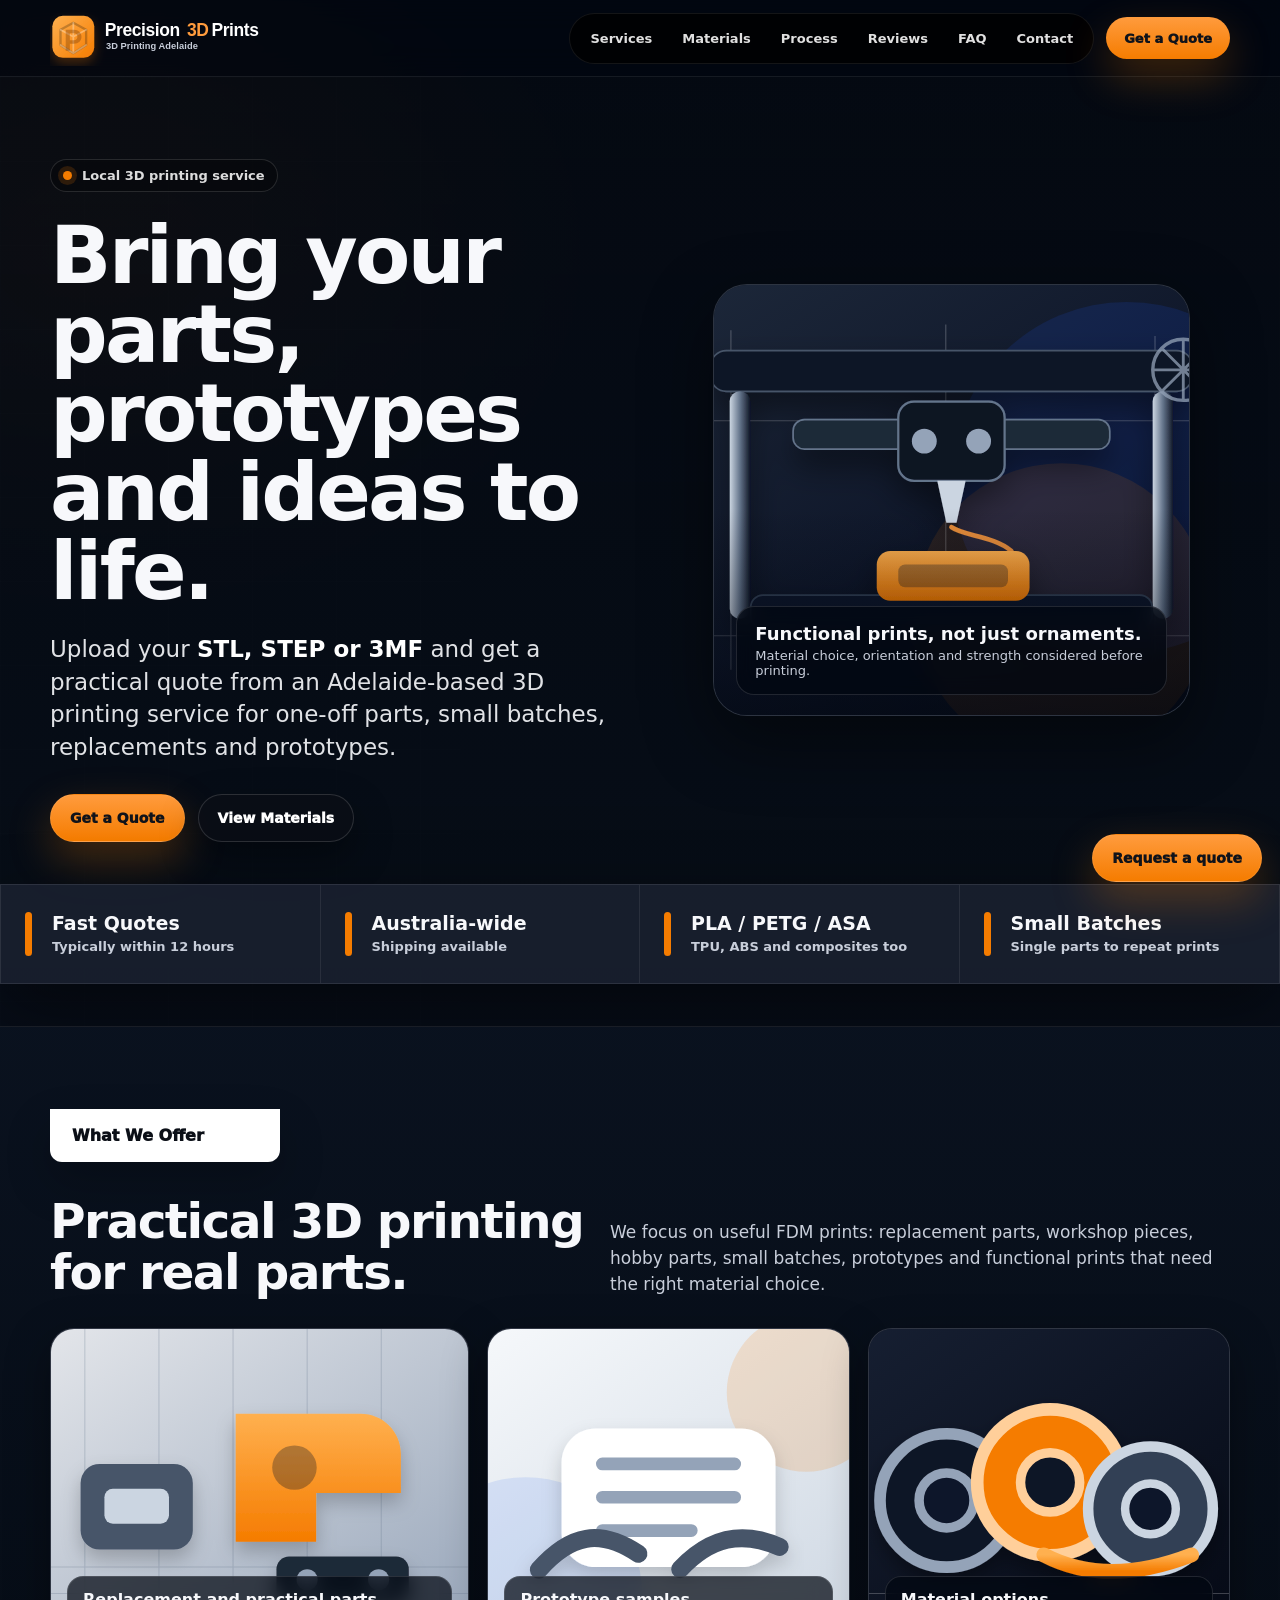
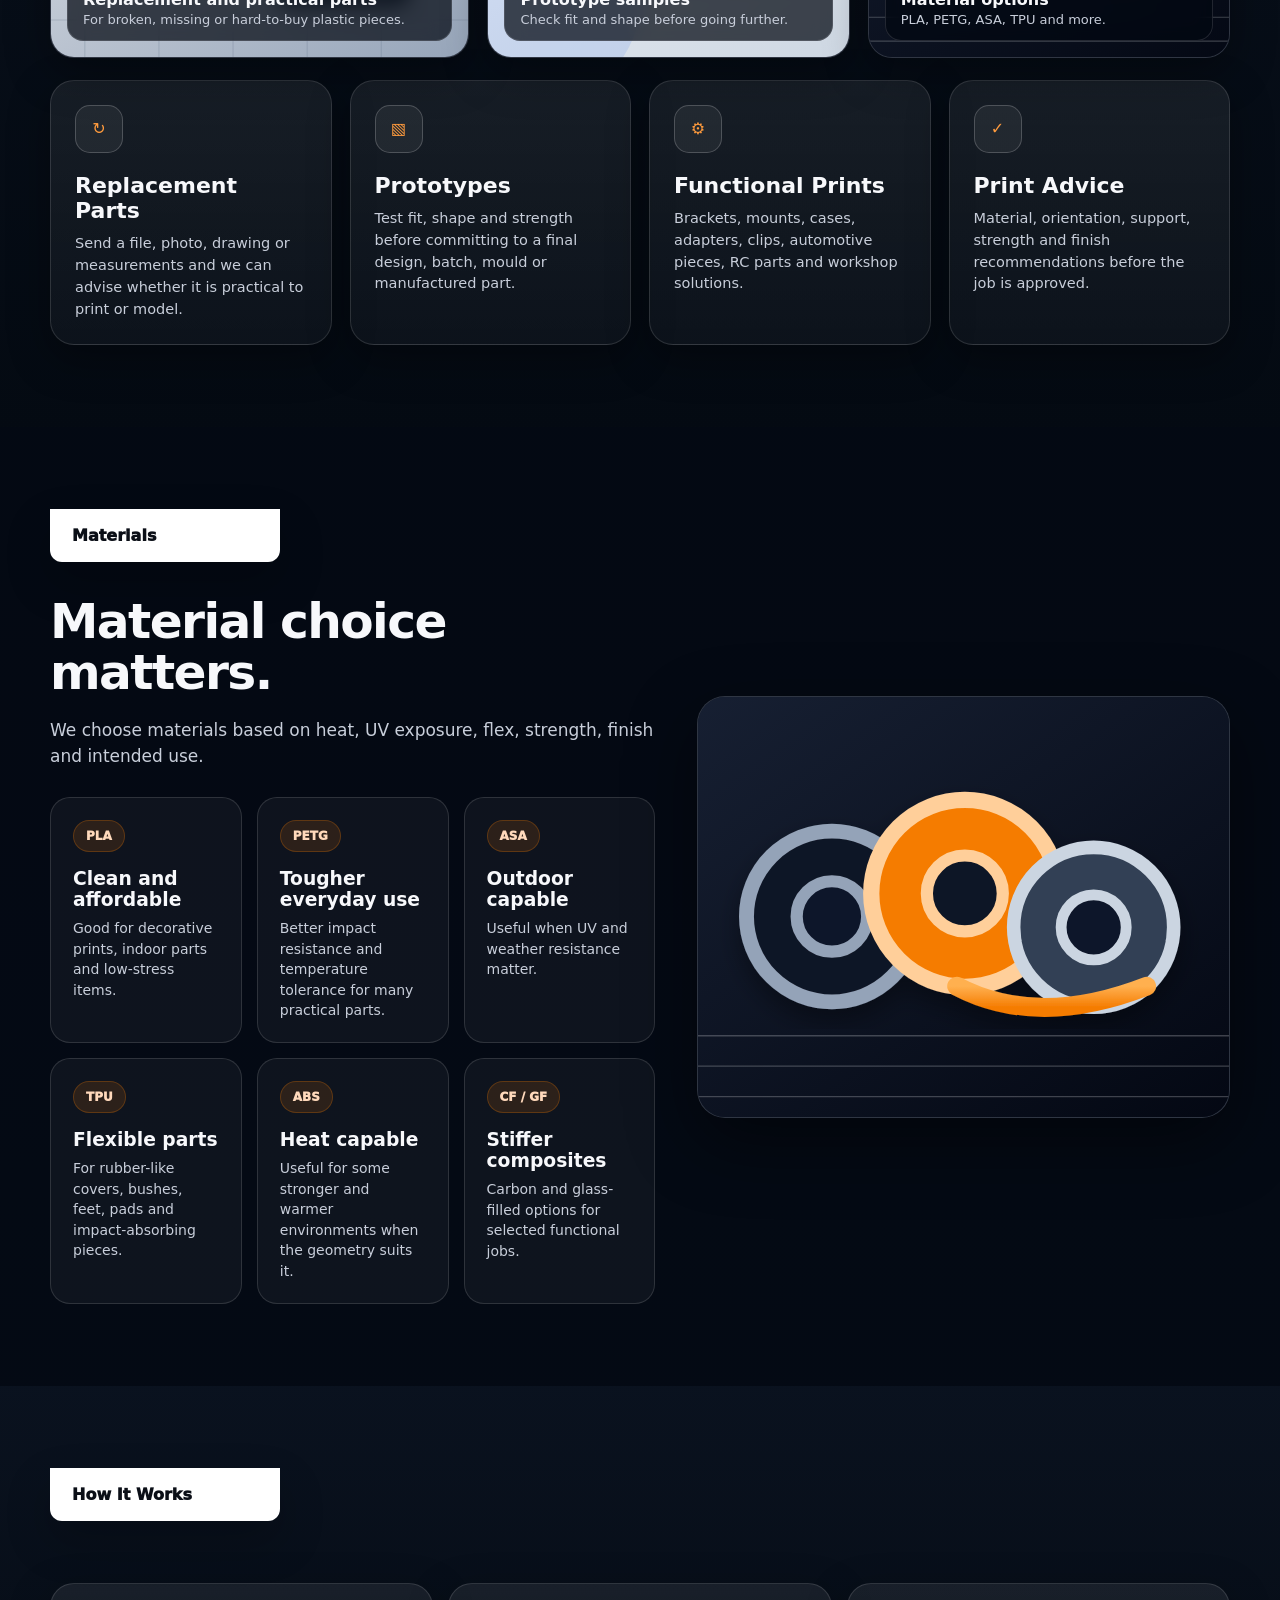
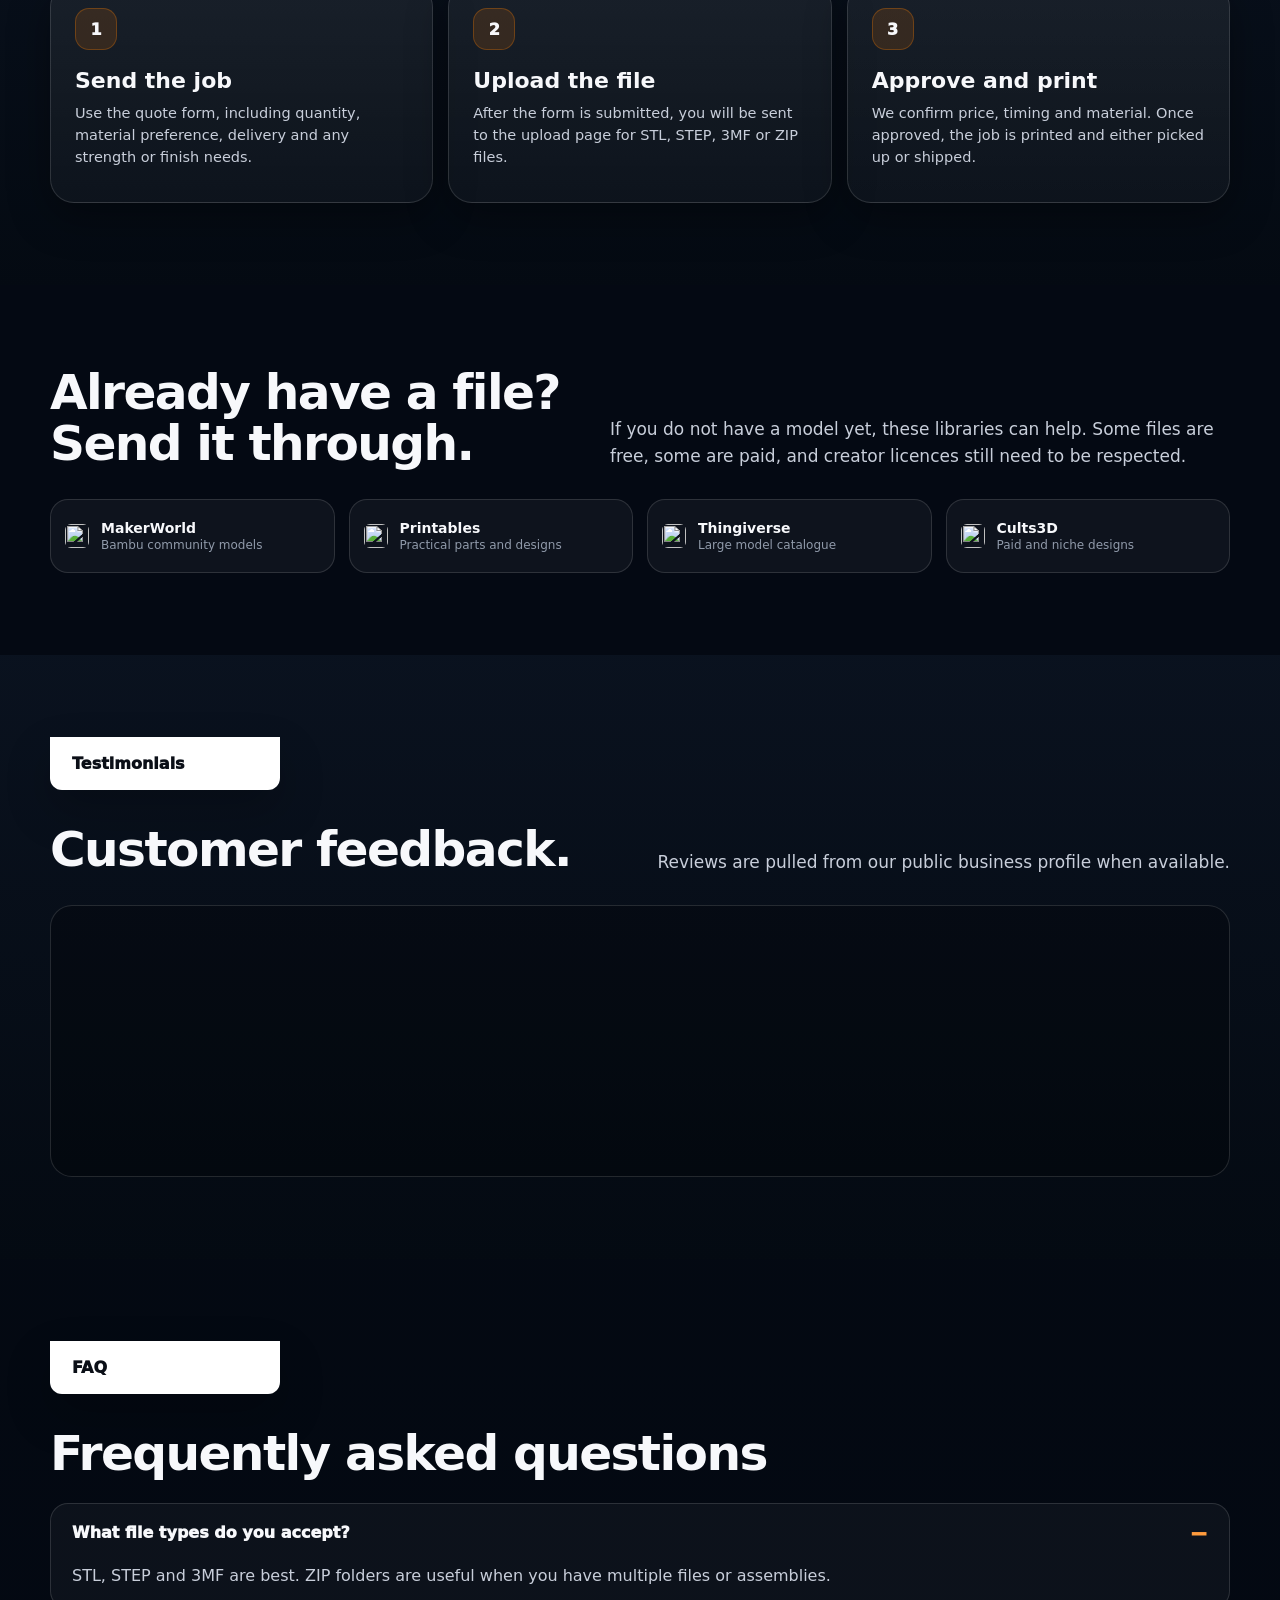
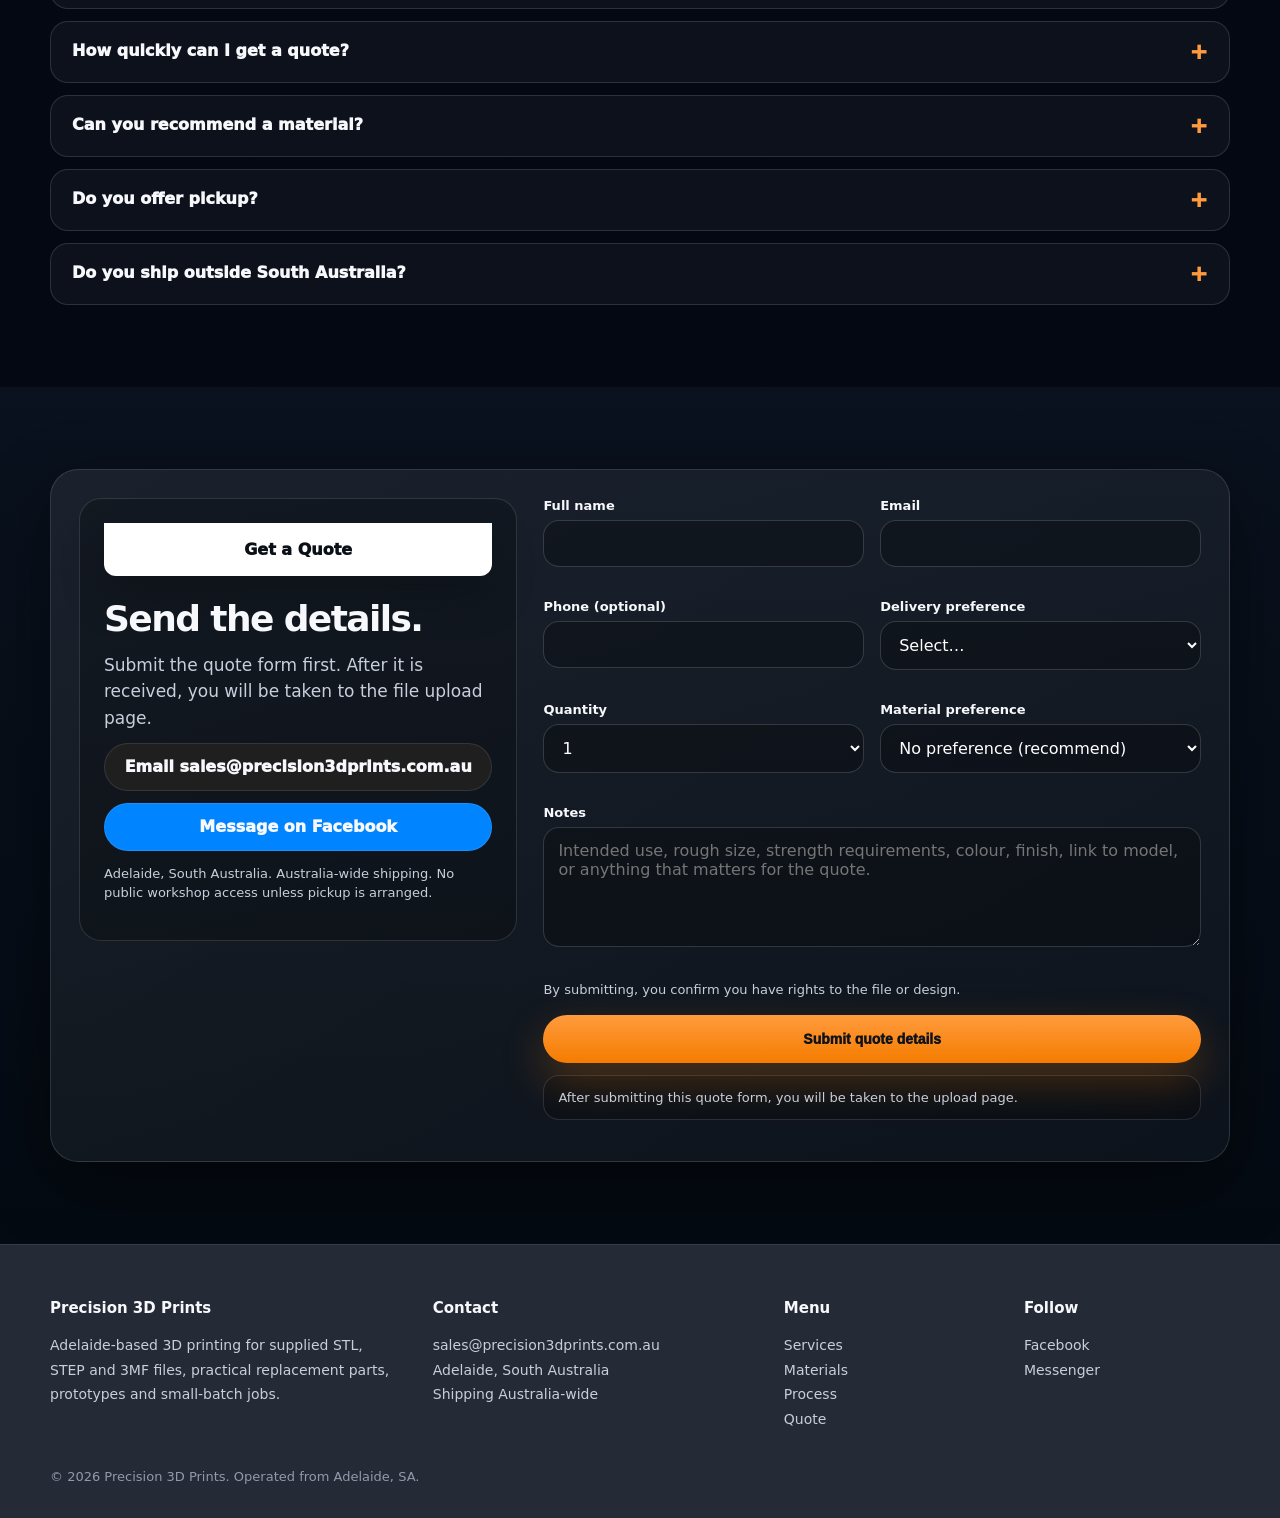
==== commit 9152be5e: "Use full vector logo in header" ====
--- a/index.html
+++ b/index.html
@@ -10,19 +10,19 @@
   <style>
     :root{--bg:#020711;--ink:#f7f8fb;--muted:#c8ceda;--soft:#909aaa;--panel:#111827;--panel2:#202837;--line:rgba(255,255,255,.13);--brand:#f57c00;--brand2:#ff9b3d;--max:1180px;--shadow:0 24px 70px rgba(0,0,0,.46);--r:24px}
     *{box-sizing:border-box}html{scroll-behavior:smooth;background:var(--bg)}body{margin:0;font-family:Inter,ui-sans-serif,system-ui,-apple-system,Segoe UI,Roboto,Arial,sans-serif;color:var(--ink);background:radial-gradient(900px 620px at 88% -8%,rgba(59,130,246,.22),transparent 65%),radial-gradient(780px 580px at 8% 4%,rgba(245,124,0,.18),transparent 62%),linear-gradient(180deg,#020711 0%,#08101c 44%,#050a12 100%);overflow-x:hidden}a{color:inherit;text-decoration:none}img{display:block;max-width:100%}strong{color:#fff}.container{width:min(var(--max),calc(100% - 32px));margin:auto}
-    .site-header{position:sticky;top:0;z-index:100;background:rgba(2,7,17,.82);backdrop-filter:blur(16px);border-bottom:1px solid rgba(255,255,255,.08)}.head-inner{min-height:76px;display:flex;align-items:center;justify-content:space-between;gap:18px}.brand{display:flex;align-items:center;gap:12px;font-weight:950;white-space:nowrap}.brand-mark{width:42px;height:42px;border-radius:14px;background:linear-gradient(145deg,var(--brand2),var(--brand));display:grid;place-items:center;box-shadow:0 14px 35px rgba(245,124,0,.25)}.brand-mark img{width:27px;height:27px}.brand small{display:block;color:var(--muted);font-size:12px;line-height:1.1;font-weight:800;margin-top:2px}.nav-wrap{display:flex;align-items:center;gap:12px}.nav{display:flex;gap:4px;padding:7px;border-radius:999px;background:rgba(0,0,0,.74);border:1px solid rgba(255,255,255,.08)}.nav a{font-size:13px;font-weight:850;padding:10px 13px;border-radius:999px;color:rgba(255,255,255,.88)}.nav a:hover{background:rgba(255,255,255,.08);color:#fff}
+    .site-header{position:sticky;top:0;z-index:100;background:rgba(2,7,17,.82);backdrop-filter:blur(16px);border-bottom:1px solid rgba(255,255,255,.08)}.head-inner{min-height:76px;display:flex;align-items:center;justify-content:space-between;gap:18px}.brand{display:flex;align-items:center;min-width:0}.brand-logo{height:56px;width:auto;max-width:330px;display:block}.nav-wrap{display:flex;align-items:center;gap:12px}.nav{display:flex;gap:4px;padding:7px;border-radius:999px;background:rgba(0,0,0,.74);border:1px solid rgba(255,255,255,.08)}.nav a{font-size:13px;font-weight:850;padding:10px 13px;border-radius:999px;color:rgba(255,255,255,.88)}.nav a:hover{background:rgba(255,255,255,.08);color:#fff}
     .btn{display:inline-flex;align-items:center;justify-content:center;min-height:48px;padding:0 19px;border-radius:999px;border:1px solid rgba(255,255,255,.14);font-weight:950;font-size:14px;cursor:pointer}.btn.primary,.top-quote{background:linear-gradient(180deg,var(--brand2),var(--brand));color:#10131a;border-color:rgba(255,255,255,.08);box-shadow:0 18px 44px rgba(245,124,0,.27)}.btn.dark{background:rgba(10,14,22,.9);color:#fff;box-shadow:0 16px 38px rgba(0,0,0,.35)}.top-quote{display:inline-flex;align-items:center;justify-content:center;min-height:42px;padding:0 18px;border-radius:999px;font-size:13px;font-weight:950}
     .hero{position:relative;padding:82px 0 42px;background:linear-gradient(180deg,rgba(5,10,18,.8),rgba(7,13,23,.96));border-bottom:1px solid rgba(255,255,255,.08);overflow:hidden}.hero:before{content:"";position:absolute;inset:0;background-image:linear-gradient(rgba(255,255,255,.045) 1px,transparent 1px),linear-gradient(90deg,rgba(255,255,255,.045) 1px,transparent 1px);background-size:84px 84px;opacity:.18;mask-image:linear-gradient(90deg,#000,transparent 72%)}.hero-grid{position:relative;display:grid;grid-template-columns:1.02fr .98fr;gap:44px;align-items:center}.eyebrow{display:inline-flex;align-items:center;gap:10px;padding:8px 12px;border-radius:999px;border:1px solid rgba(255,255,255,.13);background:rgba(0,0,0,.28);color:rgba(255,255,255,.86);font-size:13px;font-weight:900}.eyebrow:before{content:"";width:9px;height:9px;border-radius:99px;background:var(--brand);box-shadow:0 0 0 5px rgba(245,124,0,.16)}h1{max-width:650px;margin:24px 0 0;font-size:clamp(44px,6.3vw,84px);line-height:.98;letter-spacing:-2.8px;font-weight:680}.hero-lead{max-width:600px;margin:22px 0 0;color:rgba(246,247,251,.91);font-size:clamp(17px,1.8vw,23px);line-height:1.42}.actions{display:flex;flex-wrap:wrap;gap:13px;margin-top:30px}.hero-card{position:relative;border-radius:34px;overflow:hidden;background:#101827;border:1px solid rgba(255,255,255,.12);box-shadow:var(--shadow)}.hero-card img{width:100%;min-height:430px;object-fit:cover}.hero-card:after{content:"";position:absolute;inset:0;background:linear-gradient(180deg,transparent 52%,rgba(2,7,17,.62))}.hero-caption{position:absolute;left:22px;right:22px;bottom:20px;z-index:2;padding:16px 18px;border-radius:18px;background:rgba(2,7,17,.72);border:1px solid rgba(255,255,255,.12);backdrop-filter:blur(10px)}.hero-caption b{display:block;font-size:18px}.hero-caption span{display:block;margin-top:4px;color:var(--muted);font-size:13px}
     .stats{position:relative;margin-top:42px;display:grid;grid-template-columns:repeat(4,1fr);background:rgba(24,31,45,.96);border:1px solid rgba(255,255,255,.09);box-shadow:var(--shadow)}.stat{padding:26px 24px;min-height:98px;display:flex;align-items:center}.stat:not(:last-child){border-right:1px solid rgba(255,255,255,.08)}.stat:before{content:"";width:7px;height:44px;border-radius:999px;background:var(--brand);margin-right:20px}.stat b{display:block;font-size:19px;line-height:1.05}.stat span{display:block;margin-top:5px;color:var(--muted);font-size:13px;font-weight:700}
     section.content{padding:82px 0;background:rgba(2,7,17,.64)}section.alt{background:linear-gradient(180deg,rgba(10,18,31,.94),rgba(4,10,18,.98))}.section-tab{display:inline-flex;align-items:center;min-width:230px;margin-bottom:34px;padding:17px 22px;border-radius:0 0 12px 12px;background:#fff;color:#0b0f17;font-weight:950;box-shadow:0 20px 45px rgba(0,0,0,.22)}.section-head{display:flex;align-items:end;justify-content:space-between;gap:24px;margin-bottom:30px}h2{margin:0;font-size:clamp(31px,3.8vw,54px);line-height:1.05;letter-spacing:-1.6px;font-weight:650}.section-head p,.section-intro{max-width:620px;color:var(--muted);font-size:17px;line-height:1.55;margin:0}.image-row{display:grid;grid-template-columns:1.1fr .95fr .95fr;gap:18px;margin-bottom:22px}.image-tile{position:relative;min-height:260px;border-radius:24px;overflow:hidden;border:1px solid var(--line);background:#111827;box-shadow:0 14px 44px rgba(0,0,0,.34)}.image-tile img{width:100%;height:100%;object-fit:cover}.image-tile.large{min-height:330px}.tile-caption{position:absolute;left:16px;right:16px;bottom:16px;padding:13px 15px;border-radius:16px;background:rgba(2,7,17,.72);border:1px solid rgba(255,255,255,.12);backdrop-filter:blur(10px)}.tile-caption b{display:block}.tile-caption span{display:block;color:var(--muted);font-size:13px;margin-top:3px}.cards{display:grid;grid-template-columns:repeat(4,1fr);gap:18px}.card{min-height:220px;padding:24px;border:1px solid var(--line);background:linear-gradient(180deg,rgba(255,255,255,.07),rgba(255,255,255,.035));border-radius:var(--r);box-shadow:0 14px 40px rgba(0,0,0,.35)}.icon-box{width:48px;height:48px;border-radius:15px;display:grid;place-items:center;border:1px solid rgba(255,255,255,.2);background:rgba(255,255,255,.06);color:var(--brand2);margin-bottom:20px}.card h3{margin:0 0 10px;font-size:22px;line-height:1.15;font-weight:650}.card p{margin:0;color:var(--muted);line-height:1.5;font-size:14.5px}
     .split{display:grid;grid-template-columns:1fr .88fr;gap:42px;align-items:center}.feature-image{border-radius:28px;overflow:hidden;border:1px solid var(--line);background:#101827;box-shadow:var(--shadow)}.feature-image img{width:100%;height:100%;min-height:420px;object-fit:cover}.material-grid,.process-grid{display:grid;grid-template-columns:repeat(3,1fr);gap:15px;margin-top:28px}.material{padding:22px;border-radius:20px;background:rgba(255,255,255,.045);border:1px solid var(--line)}.material h3{margin:0 0 8px}.material p{margin:0;color:var(--muted);font-size:14px;line-height:1.46}.chip{display:inline-flex;margin-bottom:16px;padding:8px 12px;border-radius:999px;background:rgba(245,124,0,.13);border:1px solid rgba(245,124,0,.25);color:#ffd9bb;font-weight:950;font-size:12px}.step-no{width:42px;height:42px;border-radius:14px;background:rgba(245,124,0,.14);border:1px solid rgba(245,124,0,.3);display:grid;place-items:center;font-weight:950;margin-bottom:18px}.reviews-wrap{margin-top:18px;border:1px solid var(--line);border-radius:22px;overflow:hidden;background:rgba(0,0,0,.22)}.reviews-wrap .elfsight-app-de8075b6-18f1-4161-a786-038a84e0c573{min-height:270px}.model-sites{display:grid;grid-template-columns:repeat(4,1fr);gap:14px;margin-top:22px}.model-site{display:flex;align-items:center;gap:12px;min-height:74px;padding:14px;border-radius:18px;border:1px solid var(--line);background:rgba(255,255,255,.045)}.model-site img{width:24px;height:24px;border-radius:6px}.model-site b{display:block;font-size:14px}.model-site span{display:block;color:var(--soft);font-size:12px;margin-top:2px}.faq-list{display:grid;gap:12px;margin-top:24px}details.faq{border:1px solid var(--line);background:rgba(255,255,255,.04);border-radius:18px;overflow:hidden}details.faq summary{list-style:none;cursor:pointer;padding:19px 21px;font-weight:950;display:flex;justify-content:space-between;gap:18px}details.faq summary::-webkit-details-marker{display:none}details.faq summary:after{content:"+";color:var(--brand2);font-size:22px;line-height:1}details.faq[open] summary:after{content:"−"}details.faq p{margin:0;padding:0 21px 19px;color:var(--muted);line-height:1.55}
     .quote-card{display:grid;grid-template-columns:.8fr 1.2fr;gap:26px;align-items:start;background:linear-gradient(145deg,rgba(255,255,255,.07),rgba(255,255,255,.035));border:1px solid var(--line);border-radius:28px;padding:28px;box-shadow:var(--shadow)}.contact-box{padding:24px;border-radius:22px;background:rgba(0,0,0,.22);border:1px solid var(--line)}.contact-link{display:flex;align-items:center;justify-content:center;min-height:48px;border-radius:999px;font-weight:950;margin-top:12px;border:1px solid rgba(255,255,255,.1)}.contact-link.email{background:#1f1f1f}.contact-link.msg{background:#0084ff}.note,.status{color:var(--muted);font-size:13px;line-height:1.5}.status{margin-top:12px;padding:12px 14px;border-radius:16px;background:rgba(0,0,0,.22);border:1px solid var(--line)}label{display:block;font-weight:900;font-size:13px;margin:0 0 7px}input,select,textarea{width:100%;padding:13px 14px;border-radius:16px;border:1px solid rgba(255,255,255,.16);background:rgba(0,0,0,.25);color:#fff;font:inherit;outline:none}textarea{min-height:120px;resize:vertical}.form-grid{display:grid;grid-template-columns:1fr 1fr;gap:16px}.form-field{margin-bottom:16px}.form-full{grid-column:1/-1}.hidden{display:none!important}.submit{border:none;width:100%;margin-top:2px}footer{background:#252b36;border-top:1px solid rgba(255,255,255,.08);padding:54px 0 34px}.foot-grid{display:grid;grid-template-columns:1.1fr 1fr .65fr .65fr;gap:34px}footer h3{font-size:15px;margin:0 0 16px}footer p,footer a,footer li{color:var(--muted);font-size:14px;line-height:1.75}footer ul{list-style:none;padding:0;margin:0}.copyright{margin-top:38px;color:var(--soft);font-size:13px}.float-ctas{position:fixed;right:18px;bottom:18px;z-index:95}.mobile-cta{display:none;position:fixed;left:0;right:0;bottom:0;z-index:96;padding:10px 12px 12px;background:linear-gradient(180deg,transparent,rgba(2,7,17,.88))}.mobile-cta .btn{width:100%}.hide-floats .float-ctas,.hide-mobilebar .mobile-cta{display:none!important}
-    @media (max-width:980px){.head-inner{min-height:auto;padding:12px 0;align-items:flex-start;flex-direction:column}.nav-wrap{width:100%;justify-content:space-between}.nav{max-width:100%;overflow-x:auto;scrollbar-width:none}.nav::-webkit-scrollbar{display:none}.nav a{white-space:nowrap}.hero{padding-top:56px}.hero-grid,.split,.quote-card{grid-template-columns:1fr}.hero-card img{min-height:320px}.stats{grid-template-columns:repeat(2,1fr)}.stat:nth-child(2){border-right:none}.stat:nth-child(1),.stat:nth-child(2){border-bottom:1px solid rgba(255,255,255,.08)}.cards,.image-row{grid-template-columns:repeat(2,1fr)}.image-tile.large{grid-column:1/-1}.material-grid,.process-grid{grid-template-columns:1fr}.model-sites{grid-template-columns:repeat(2,1fr)}.foot-grid{grid-template-columns:1fr 1fr}.float-ctas{display:none}.mobile-cta{display:block}}
-    @media (max-width:620px){.container{width:min(100% - 24px,var(--max))}.brand small,.top-quote{display:none}h1{letter-spacing:-1.8px}.stats,.cards,.image-row,.model-sites,.form-grid,.foot-grid{grid-template-columns:1fr}.stat{border-right:none!important;border-bottom:1px solid rgba(255,255,255,.08)}.stat:last-child{border-bottom:none}.section-tab{min-width:0;width:100%;justify-content:center}.section-head{display:block}.section-head p{margin-top:14px}.quote-card{padding:18px}.feature-image img{min-height:260px}.hero-card img{min-height:260px}}
+    @media (max-width:980px){.head-inner{min-height:auto;padding:12px 0;align-items:flex-start;flex-direction:column}.brand-logo{height:50px;max-width:300px}.nav-wrap{width:100%;justify-content:space-between}.nav{max-width:100%;overflow-x:auto;scrollbar-width:none}.nav::-webkit-scrollbar{display:none}.nav a{white-space:nowrap}.hero{padding-top:56px}.hero-grid,.split,.quote-card{grid-template-columns:1fr}.hero-card img{min-height:320px}.stats{grid-template-columns:repeat(2,1fr)}.stat:nth-child(2){border-right:none}.stat:nth-child(1),.stat:nth-child(2){border-bottom:1px solid rgba(255,255,255,.08)}.cards,.image-row{grid-template-columns:repeat(2,1fr)}.image-tile.large{grid-column:1/-1}.material-grid,.process-grid{grid-template-columns:1fr}.model-sites{grid-template-columns:repeat(2,1fr)}.foot-grid{grid-template-columns:1fr 1fr}.float-ctas{display:none}.mobile-cta{display:block}}
+    @media (max-width:620px){.container{width:min(100% - 24px,var(--max))}.brand-logo{height:44px;max-width:250px}.top-quote{display:none}h1{letter-spacing:-1.8px}.stats,.cards,.image-row,.model-sites,.form-grid,.foot-grid{grid-template-columns:1fr}.stat{border-right:none!important;border-bottom:1px solid rgba(255,255,255,.08)}.stat:last-child{border-bottom:none}.section-tab{min-width:0;width:100%;justify-content:center}.section-head{display:block}.section-head p{margin-top:14px}.quote-card{padding:18px}.feature-image img{min-height:260px}.hero-card img{min-height:260px}}
   </style>
 </head>
 <body>
-<header class="site-header"><div class="container head-inner"><a class="brand" href="#top"><span class="brand-mark"><img src="/logo-mark.png" alt=""></span><span>Precision 3D Prints<small>3D Printing Adelaide</small></span></a><div class="nav-wrap"><nav class="nav"><a href="#services">Services</a><a href="#materials">Materials</a><a href="#process">Process</a><a href="#reviews">Reviews</a><a href="#faq">FAQ</a><a href="#quote">Contact</a></nav><a class="top-quote" href="#quote">Get a Quote</a></div></div></header>
+<header class="site-header"><div class="container head-inner"><a class="brand" href="#top" aria-label="Precision 3D Prints home"><img class="brand-logo" src="/assets/precision3dprints-logo.svg" alt="Precision 3D Prints - 3D Printing Adelaide"></a><div class="nav-wrap"><nav class="nav"><a href="#services">Services</a><a href="#materials">Materials</a><a href="#process">Process</a><a href="#reviews">Reviews</a><a href="#faq">FAQ</a><a href="#quote">Contact</a></nav><a class="top-quote" href="#quote">Get a Quote</a></div></div></header>
 <main id="top">
 <section class="hero"><div class="container hero-grid"><div><div class="eyebrow">Local 3D printing service</div><h1>Bring your parts, prototypes and ideas to life.</h1><p class="hero-lead">Upload your <strong>STL, STEP or 3MF</strong> and get a practical quote from an Adelaide-based 3D printing service for one-off parts, small batches, replacements and prototypes.</p><div class="actions"><a class="btn primary" href="#quote">Get a Quote</a><a class="btn dark" href="#materials">View Materials</a></div></div><figure class="hero-card"><img src="/assets/hero-printer.svg" alt="Stylised 3D printer producing an orange part"><figcaption class="hero-caption"><b>Functional prints, not just ornaments.</b><span>Material choice, orientation and strength considered before printing.</span></figcaption></figure></div><div class="stats"><div class="stat"><div><b>Fast Quotes</b><span>Typically within 12 hours</span></div></div><div class="stat"><div><b>Australia-wide</b><span>Shipping available</span></div></div><div class="stat"><div><b>PLA / PETG / ASA</b><span>TPU, ABS and composites too</span></div></div><div class="stat"><div><b>Small Batches</b><span>Single parts to repeat prints</span></div></div></div></section>
 <section class="content alt" id="services"><div class="container"><div class="section-tab">What We Offer</div><div class="section-head"><h2>Practical 3D printing for real parts.</h2><p>We focus on useful FDM prints: replacement parts, workshop pieces, hobby parts, small batches, prototypes and functional prints that need the right material choice.</p></div><div class="image-row"><article class="image-tile large"><img src="/assets/functional-parts.svg" alt="Original illustration of functional 3D printed parts"><div class="tile-caption"><b>Replacement and practical parts</b><span>For broken, missing or hard-to-buy plastic pieces.</span></div></article><article class="image-tile"><img src="/assets/prototype-sample.svg" alt="Original illustration of a prototype sample"><div class="tile-caption"><b>Prototype samples</b><span>Check fit and shape before going further.</span></div></article><article class="image-tile"><img src="/assets/material-spools.svg" alt="Original illustration of 3D printing material spools"><div class="tile-caption"><b>Material options</b><span>PLA, PETG, ASA, TPU and more.</span></div></article></div><div class="cards"><article class="card"><div class="icon-box">↻</div><h3>Replacement Parts</h3><p>Send a file, photo, drawing or measurements and we can advise whether it is practical to print or model.</p></article><article class="card"><div class="icon-box">▧</div><h3>Prototypes</h3><p>Test fit, shape and strength before committing to a final design, batch, mould or manufactured part.</p></article><article class="card"><div class="icon-box">⚙</div><h3>Functional Prints</h3><p>Brackets, mounts, cases, adapters, clips, automotive pieces, RC parts and workshop solutions.</p></article><article class="card"><div class="icon-box">✓</div><h3>Print Advice</h3><p>Material, orientation, support, strength and finish recommendations before the job is approved.</p></article></div></div></section>
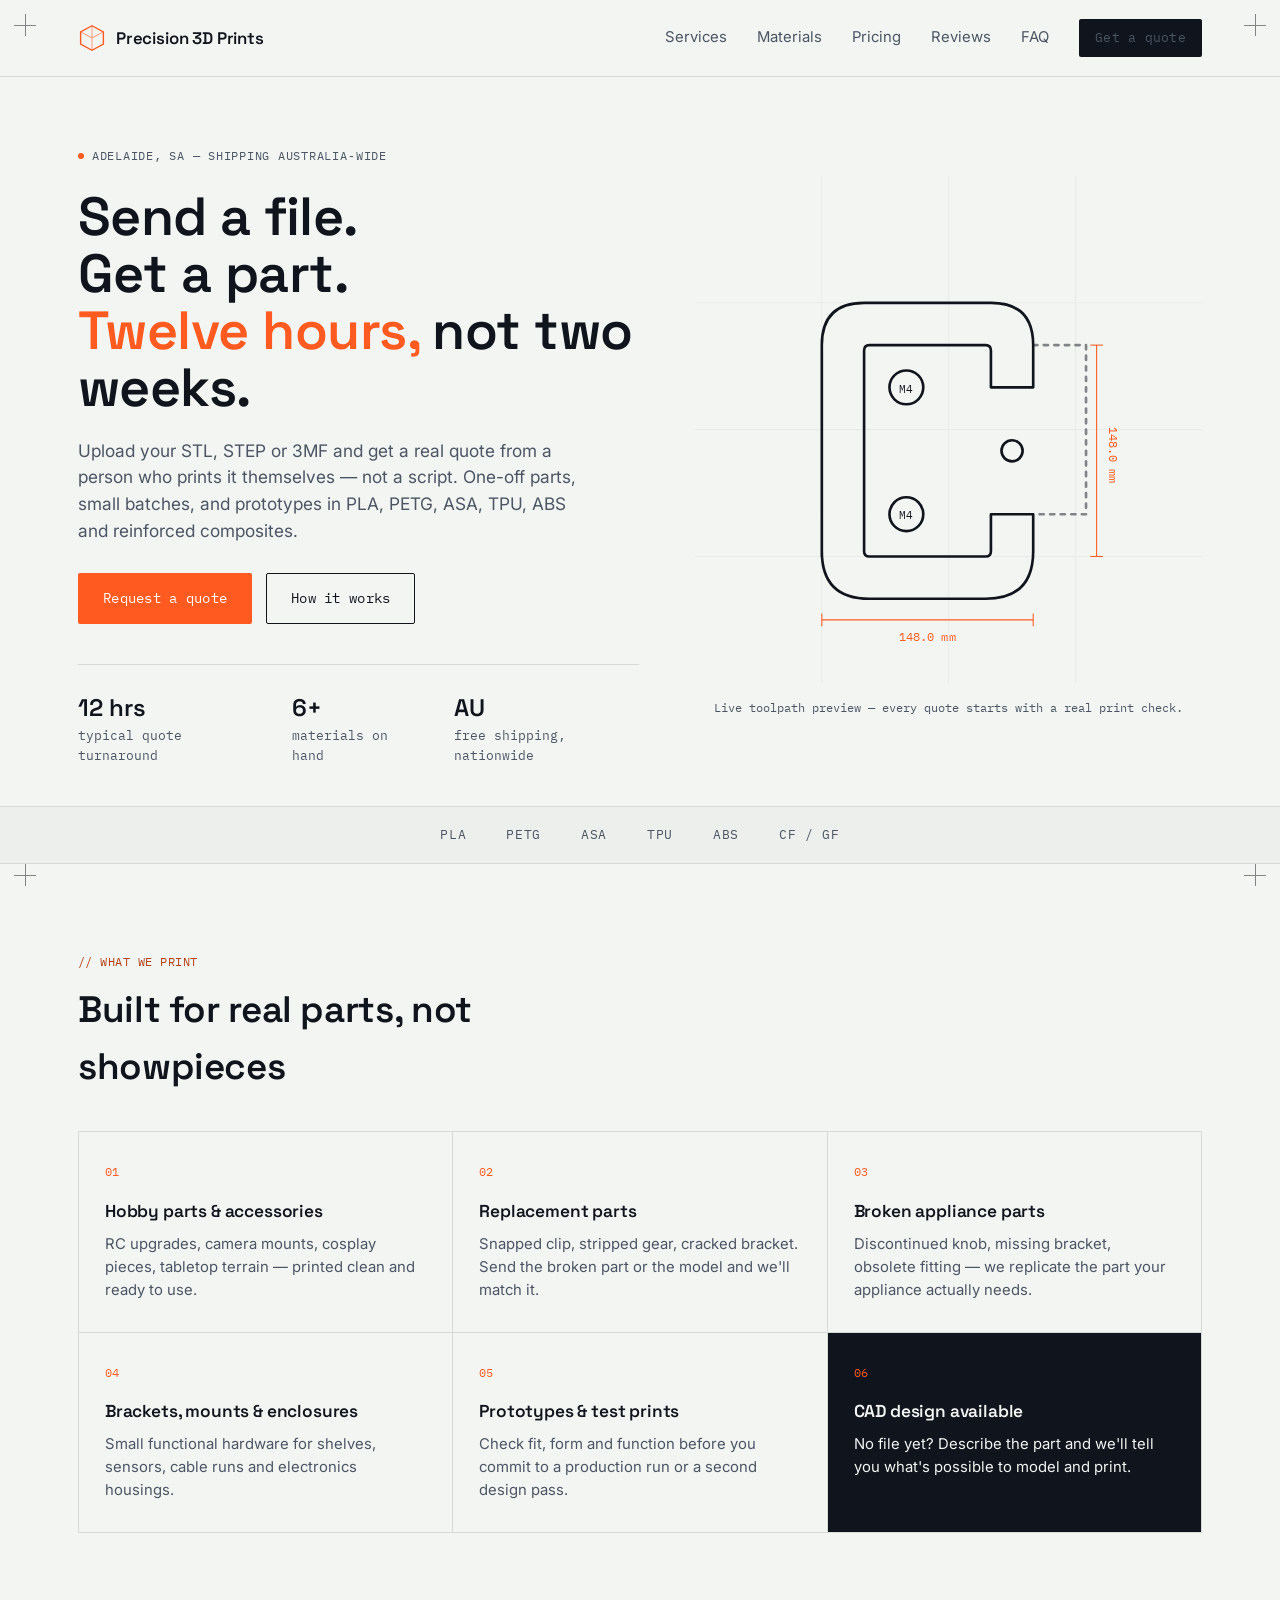
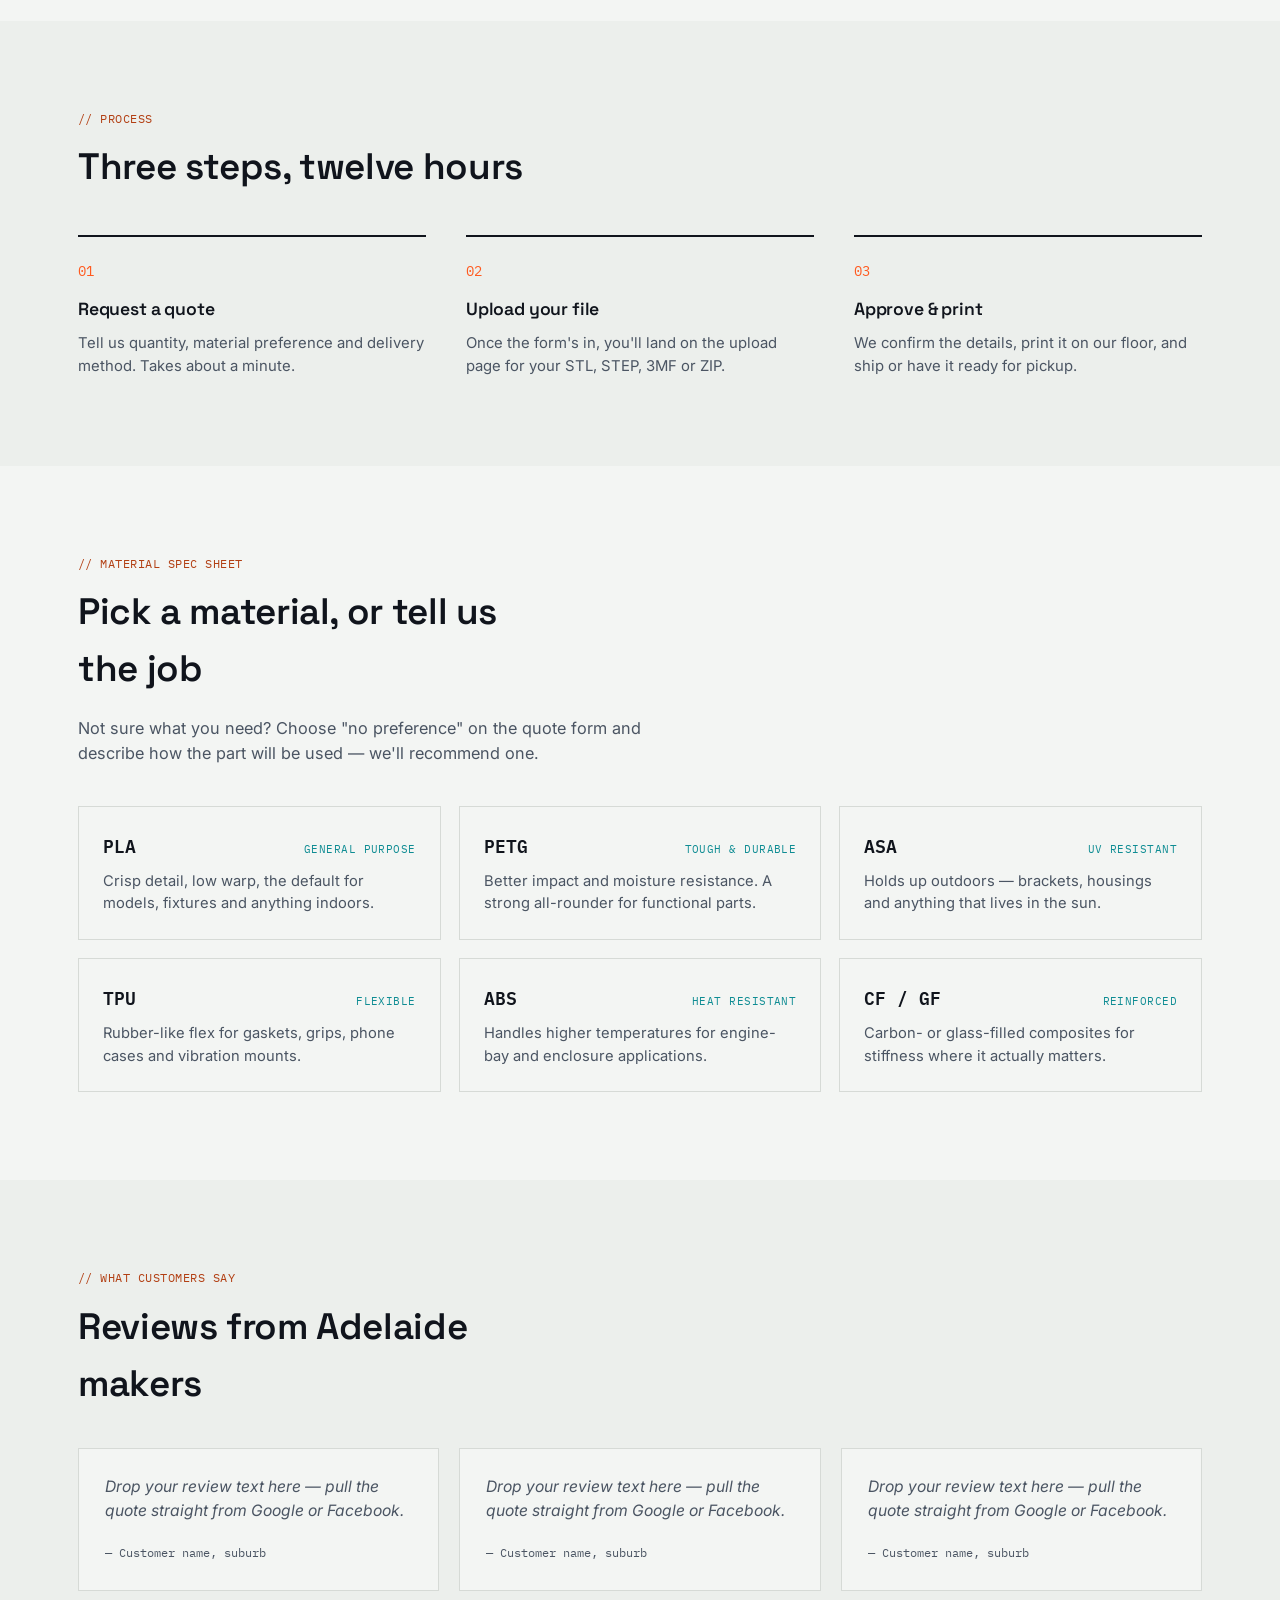
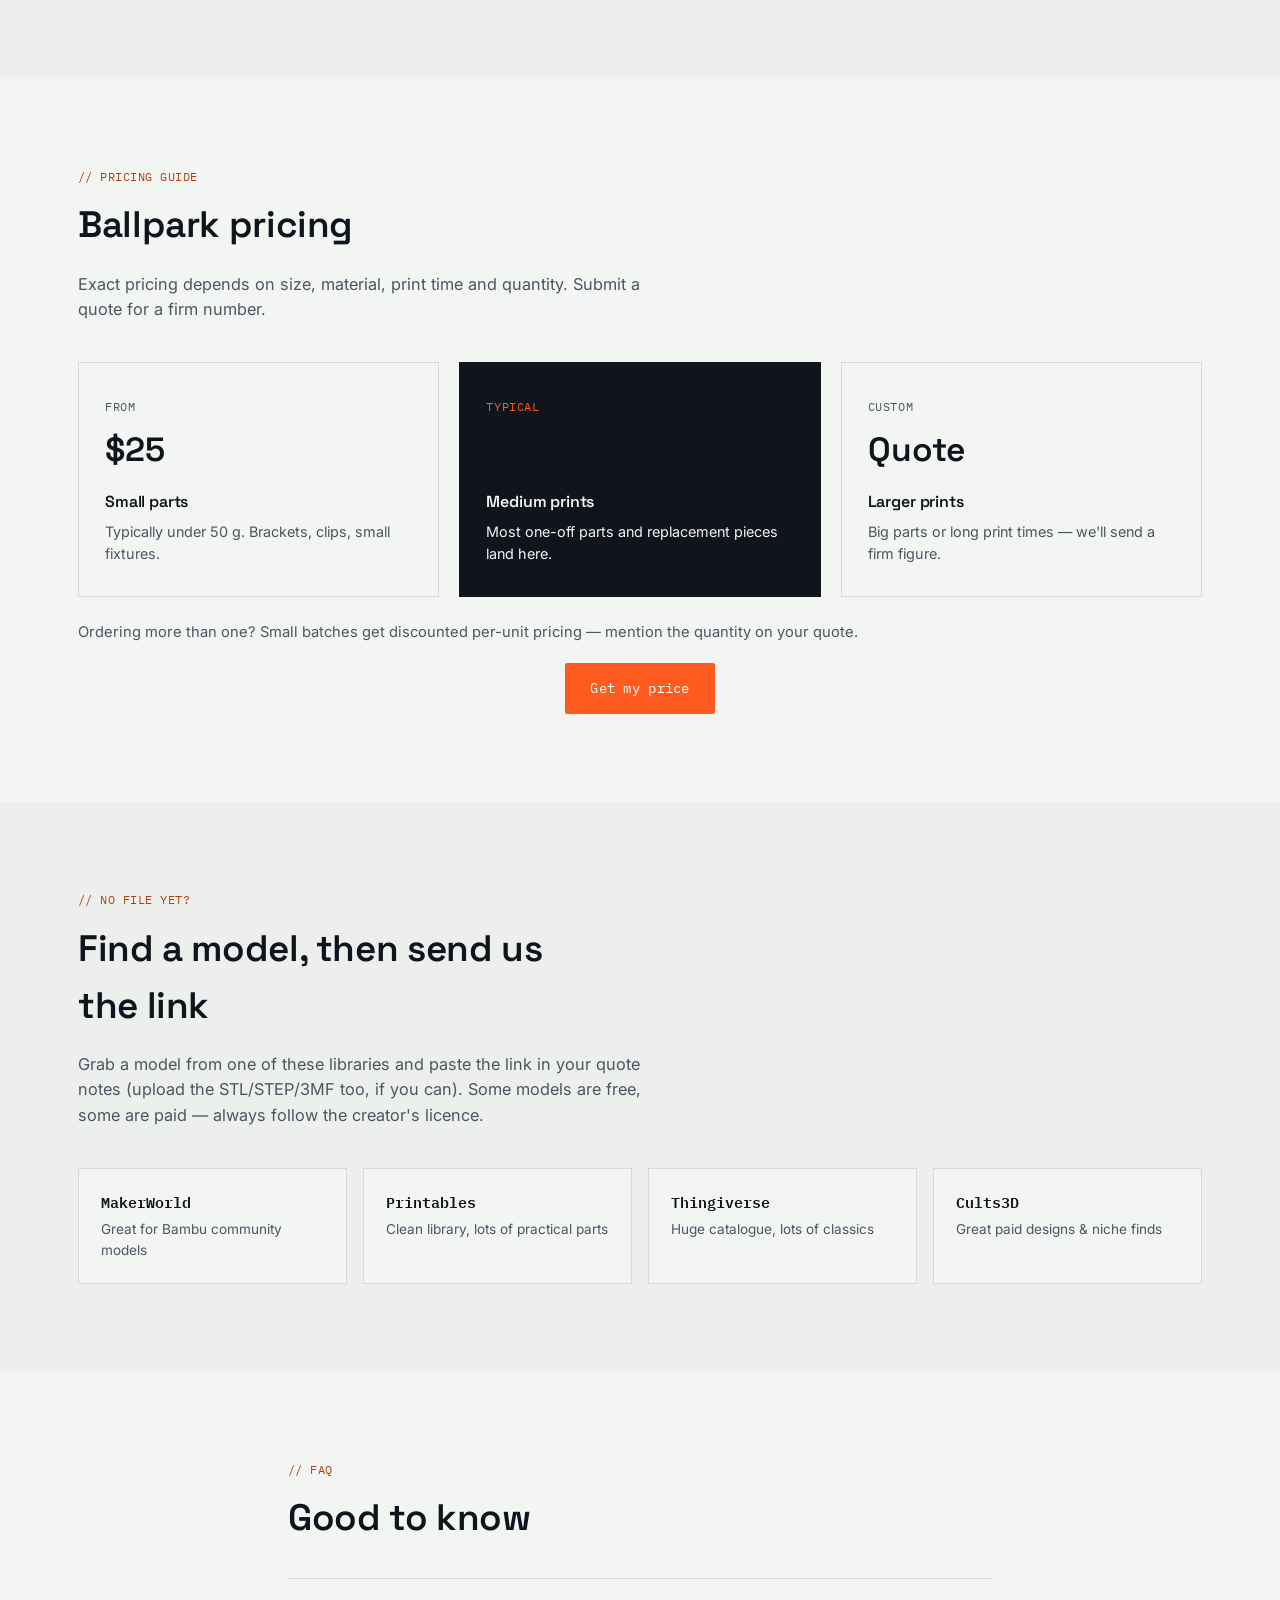
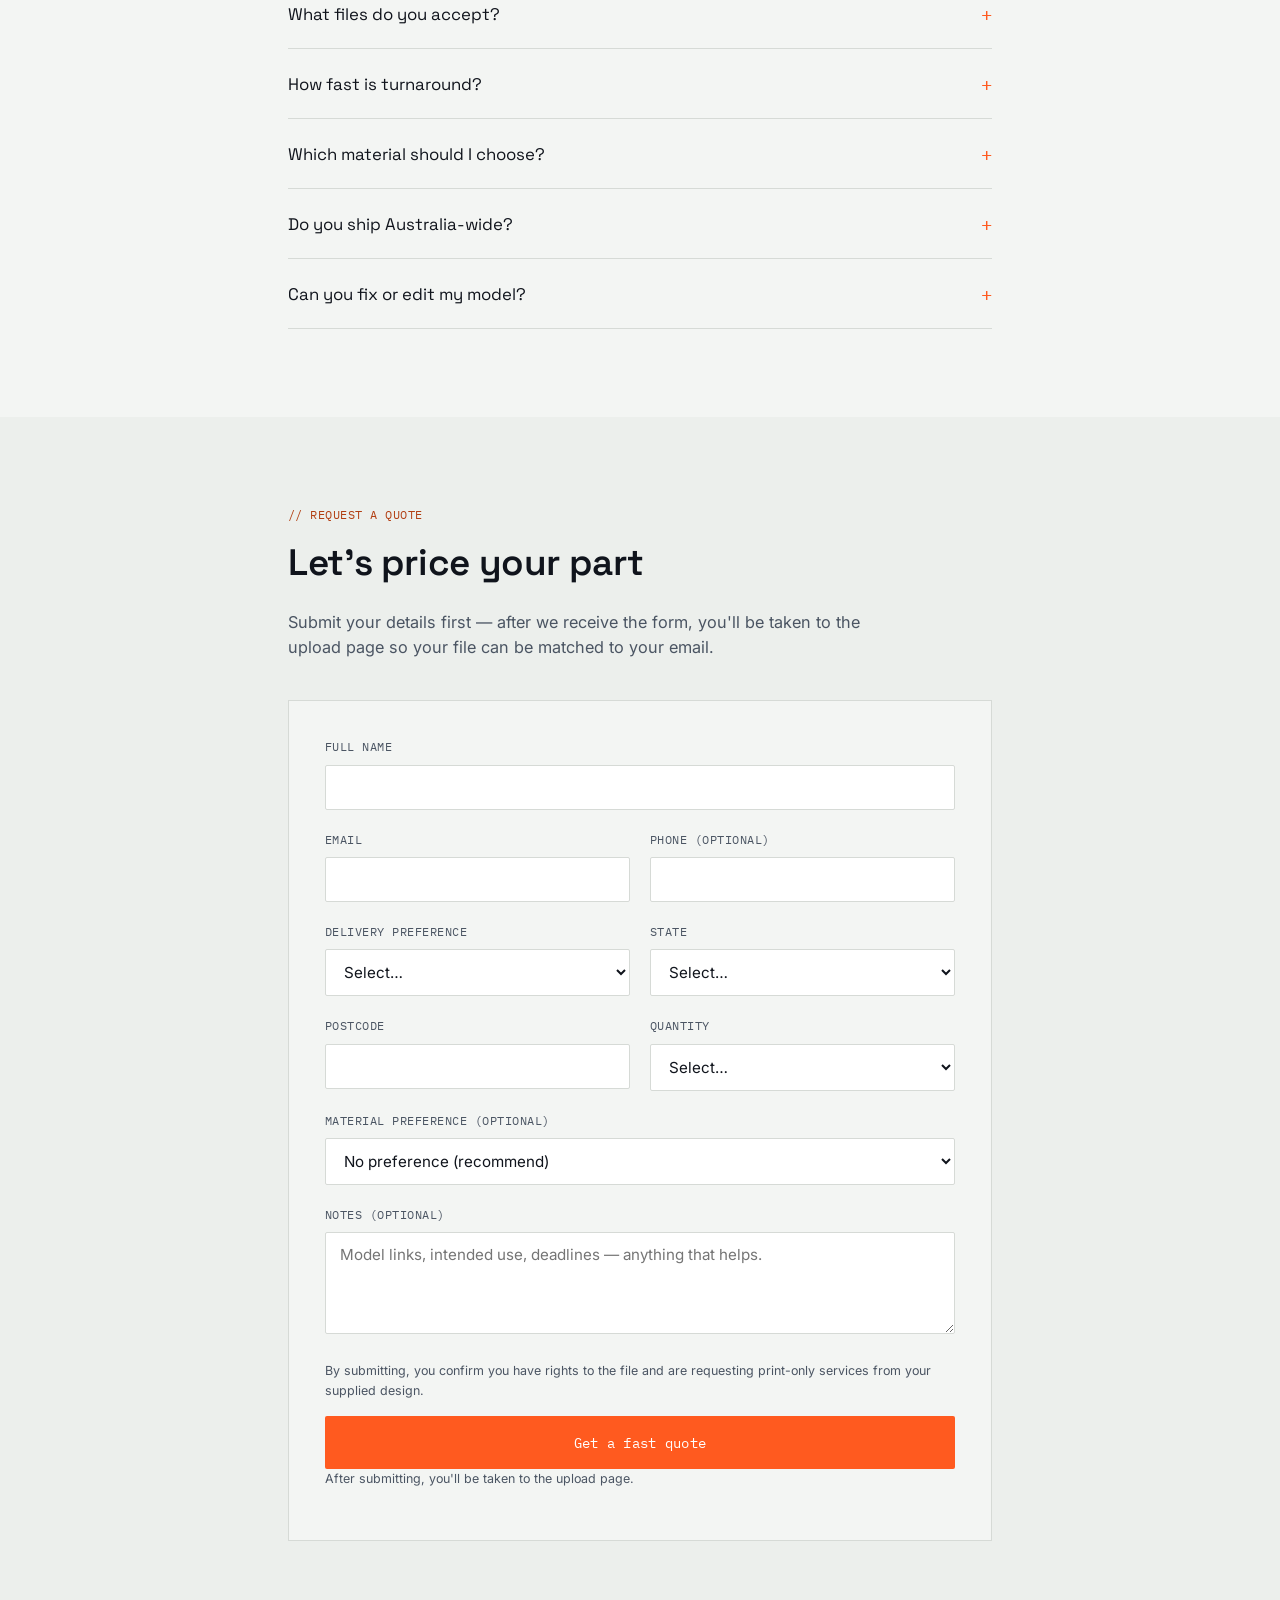
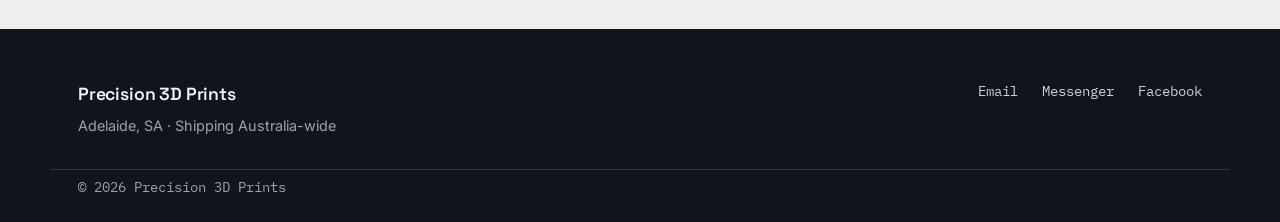
==== commit a50852e9: "Add files via upload" ====
--- a/index.html
+++ b/index.html
@@ -1,39 +1,420 @@
 <!doctype html>
 <html lang="en-AU">
 <head>
-  <meta charset="utf-8" />
-  <meta name="viewport" content="width=device-width, initial-scale=1" />
-  <title>Precision 3D Prints | 3D Printing Adelaide</title>
-  <meta name="description" content="Adelaide 3D printing service for STL, STEP and 3MF files. Fast quotes, replacement parts, prototypes, small batches and Australia-wide shipping." />
-  <link rel="canonical" href="https://precision3dprints.com.au/" />
-  <link rel="icon" href="/favicon.png" type="image/png" />
-  <style>
-    :root{--bg:#020711;--ink:#f7f8fb;--muted:#c8ceda;--soft:#909aaa;--panel:#111827;--panel2:#202837;--line:rgba(255,255,255,.13);--brand:#f57c00;--brand2:#ff9b3d;--max:1180px;--shadow:0 24px 70px rgba(0,0,0,.46);--r:24px}
-    *{box-sizing:border-box}html{scroll-behavior:smooth;background:var(--bg)}body{margin:0;font-family:Inter,ui-sans-serif,system-ui,-apple-system,Segoe UI,Roboto,Arial,sans-serif;color:var(--ink);background:radial-gradient(900px 620px at 88% -8%,rgba(59,130,246,.22),transparent 65%),radial-gradient(780px 580px at 8% 4%,rgba(245,124,0,.18),transparent 62%),linear-gradient(180deg,#020711 0%,#08101c 44%,#050a12 100%);overflow-x:hidden}a{color:inherit;text-decoration:none}img{display:block;max-width:100%}strong{color:#fff}.container{width:min(var(--max),calc(100% - 32px));margin:auto}
-    .site-header{position:sticky;top:0;z-index:100;background:rgba(2,7,17,.82);backdrop-filter:blur(16px);border-bottom:1px solid rgba(255,255,255,.08)}.head-inner{min-height:76px;display:flex;align-items:center;justify-content:space-between;gap:18px}.brand{display:flex;align-items:center;min-width:0}.brand-logo{height:56px;width:auto;max-width:330px;display:block}.nav-wrap{display:flex;align-items:center;gap:12px}.nav{display:flex;gap:4px;padding:7px;border-radius:999px;background:rgba(0,0,0,.74);border:1px solid rgba(255,255,255,.08)}.nav a{font-size:13px;font-weight:850;padding:10px 13px;border-radius:999px;color:rgba(255,255,255,.88)}.nav a:hover{background:rgba(255,255,255,.08);color:#fff}
-    .btn{display:inline-flex;align-items:center;justify-content:center;min-height:48px;padding:0 19px;border-radius:999px;border:1px solid rgba(255,255,255,.14);font-weight:950;font-size:14px;cursor:pointer}.btn.primary,.top-quote{background:linear-gradient(180deg,var(--brand2),var(--brand));color:#10131a;border-color:rgba(255,255,255,.08);box-shadow:0 18px 44px rgba(245,124,0,.27)}.btn.dark{background:rgba(10,14,22,.9);color:#fff;box-shadow:0 16px 38px rgba(0,0,0,.35)}.top-quote{display:inline-flex;align-items:center;justify-content:center;min-height:42px;padding:0 18px;border-radius:999px;font-size:13px;font-weight:950}
-    .hero{position:relative;padding:82px 0 42px;background:linear-gradient(180deg,rgba(5,10,18,.8),rgba(7,13,23,.96));border-bottom:1px solid rgba(255,255,255,.08);overflow:hidden}.hero:before{content:"";position:absolute;inset:0;background-image:linear-gradient(rgba(255,255,255,.045) 1px,transparent 1px),linear-gradient(90deg,rgba(255,255,255,.045) 1px,transparent 1px);background-size:84px 84px;opacity:.18;mask-image:linear-gradient(90deg,#000,transparent 72%)}.hero-grid{position:relative;display:grid;grid-template-columns:1.02fr .98fr;gap:44px;align-items:center}.eyebrow{display:inline-flex;align-items:center;gap:10px;padding:8px 12px;border-radius:999px;border:1px solid rgba(255,255,255,.13);background:rgba(0,0,0,.28);color:rgba(255,255,255,.86);font-size:13px;font-weight:900}.eyebrow:before{content:"";width:9px;height:9px;border-radius:99px;background:var(--brand);box-shadow:0 0 0 5px rgba(245,124,0,.16)}h1{max-width:650px;margin:24px 0 0;font-size:clamp(44px,6.3vw,84px);line-height:.98;letter-spacing:-2.8px;font-weight:680}.hero-lead{max-width:600px;margin:22px 0 0;color:rgba(246,247,251,.91);font-size:clamp(17px,1.8vw,23px);line-height:1.42}.actions{display:flex;flex-wrap:wrap;gap:13px;margin-top:30px}.hero-card{position:relative;border-radius:34px;overflow:hidden;background:#101827;border:1px solid rgba(255,255,255,.12);box-shadow:var(--shadow)}.hero-card img{width:100%;min-height:430px;object-fit:cover}.hero-card:after{content:"";position:absolute;inset:0;background:linear-gradient(180deg,transparent 52%,rgba(2,7,17,.62))}.hero-caption{position:absolute;left:22px;right:22px;bottom:20px;z-index:2;padding:16px 18px;border-radius:18px;background:rgba(2,7,17,.72);border:1px solid rgba(255,255,255,.12);backdrop-filter:blur(10px)}.hero-caption b{display:block;font-size:18px}.hero-caption span{display:block;margin-top:4px;color:var(--muted);font-size:13px}
-    .stats{position:relative;margin-top:42px;display:grid;grid-template-columns:repeat(4,1fr);background:rgba(24,31,45,.96);border:1px solid rgba(255,255,255,.09);box-shadow:var(--shadow)}.stat{padding:26px 24px;min-height:98px;display:flex;align-items:center}.stat:not(:last-child){border-right:1px solid rgba(255,255,255,.08)}.stat:before{content:"";width:7px;height:44px;border-radius:999px;background:var(--brand);margin-right:20px}.stat b{display:block;font-size:19px;line-height:1.05}.stat span{display:block;margin-top:5px;color:var(--muted);font-size:13px;font-weight:700}
-    section.content{padding:82px 0;background:rgba(2,7,17,.64)}section.alt{background:linear-gradient(180deg,rgba(10,18,31,.94),rgba(4,10,18,.98))}.section-tab{display:inline-flex;align-items:center;min-width:230px;margin-bottom:34px;padding:17px 22px;border-radius:0 0 12px 12px;background:#fff;color:#0b0f17;font-weight:950;box-shadow:0 20px 45px rgba(0,0,0,.22)}.section-head{display:flex;align-items:end;justify-content:space-between;gap:24px;margin-bottom:30px}h2{margin:0;font-size:clamp(31px,3.8vw,54px);line-height:1.05;letter-spacing:-1.6px;font-weight:650}.section-head p,.section-intro{max-width:620px;color:var(--muted);font-size:17px;line-height:1.55;margin:0}.image-row{display:grid;grid-template-columns:1.1fr .95fr .95fr;gap:18px;margin-bottom:22px}.image-tile{position:relative;min-height:260px;border-radius:24px;overflow:hidden;border:1px solid var(--line);background:#111827;box-shadow:0 14px 44px rgba(0,0,0,.34)}.image-tile img{width:100%;height:100%;object-fit:cover}.image-tile.large{min-height:330px}.tile-caption{position:absolute;left:16px;right:16px;bottom:16px;padding:13px 15px;border-radius:16px;background:rgba(2,7,17,.72);border:1px solid rgba(255,255,255,.12);backdrop-filter:blur(10px)}.tile-caption b{display:block}.tile-caption span{display:block;color:var(--muted);font-size:13px;margin-top:3px}.cards{display:grid;grid-template-columns:repeat(4,1fr);gap:18px}.card{min-height:220px;padding:24px;border:1px solid var(--line);background:linear-gradient(180deg,rgba(255,255,255,.07),rgba(255,255,255,.035));border-radius:var(--r);box-shadow:0 14px 40px rgba(0,0,0,.35)}.icon-box{width:48px;height:48px;border-radius:15px;display:grid;place-items:center;border:1px solid rgba(255,255,255,.2);background:rgba(255,255,255,.06);color:var(--brand2);margin-bottom:20px}.card h3{margin:0 0 10px;font-size:22px;line-height:1.15;font-weight:650}.card p{margin:0;color:var(--muted);line-height:1.5;font-size:14.5px}
-    .split{display:grid;grid-template-columns:1fr .88fr;gap:42px;align-items:center}.feature-image{border-radius:28px;overflow:hidden;border:1px solid var(--line);background:#101827;box-shadow:var(--shadow)}.feature-image img{width:100%;height:100%;min-height:420px;object-fit:cover}.material-grid,.process-grid{display:grid;grid-template-columns:repeat(3,1fr);gap:15px;margin-top:28px}.material{padding:22px;border-radius:20px;background:rgba(255,255,255,.045);border:1px solid var(--line)}.material h3{margin:0 0 8px}.material p{margin:0;color:var(--muted);font-size:14px;line-height:1.46}.chip{display:inline-flex;margin-bottom:16px;padding:8px 12px;border-radius:999px;background:rgba(245,124,0,.13);border:1px solid rgba(245,124,0,.25);color:#ffd9bb;font-weight:950;font-size:12px}.step-no{width:42px;height:42px;border-radius:14px;background:rgba(245,124,0,.14);border:1px solid rgba(245,124,0,.3);display:grid;place-items:center;font-weight:950;margin-bottom:18px}.reviews-wrap{margin-top:18px;border:1px solid var(--line);border-radius:22px;overflow:hidden;background:rgba(0,0,0,.22)}.reviews-wrap .elfsight-app-de8075b6-18f1-4161-a786-038a84e0c573{min-height:270px}.model-sites{display:grid;grid-template-columns:repeat(4,1fr);gap:14px;margin-top:22px}.model-site{display:flex;align-items:center;gap:12px;min-height:74px;padding:14px;border-radius:18px;border:1px solid var(--line);background:rgba(255,255,255,.045)}.model-site img{width:24px;height:24px;border-radius:6px}.model-site b{display:block;font-size:14px}.model-site span{display:block;color:var(--soft);font-size:12px;margin-top:2px}.faq-list{display:grid;gap:12px;margin-top:24px}details.faq{border:1px solid var(--line);background:rgba(255,255,255,.04);border-radius:18px;overflow:hidden}details.faq summary{list-style:none;cursor:pointer;padding:19px 21px;font-weight:950;display:flex;justify-content:space-between;gap:18px}details.faq summary::-webkit-details-marker{display:none}details.faq summary:after{content:"+";color:var(--brand2);font-size:22px;line-height:1}details.faq[open] summary:after{content:"−"}details.faq p{margin:0;padding:0 21px 19px;color:var(--muted);line-height:1.55}
-    .quote-card{display:grid;grid-template-columns:.8fr 1.2fr;gap:26px;align-items:start;background:linear-gradient(145deg,rgba(255,255,255,.07),rgba(255,255,255,.035));border:1px solid var(--line);border-radius:28px;padding:28px;box-shadow:var(--shadow)}.contact-box{padding:24px;border-radius:22px;background:rgba(0,0,0,.22);border:1px solid var(--line)}.contact-link{display:flex;align-items:center;justify-content:center;min-height:48px;border-radius:999px;font-weight:950;margin-top:12px;border:1px solid rgba(255,255,255,.1)}.contact-link.email{background:#1f1f1f}.contact-link.msg{background:#0084ff}.note,.status{color:var(--muted);font-size:13px;line-height:1.5}.status{margin-top:12px;padding:12px 14px;border-radius:16px;background:rgba(0,0,0,.22);border:1px solid var(--line)}label{display:block;font-weight:900;font-size:13px;margin:0 0 7px}input,select,textarea{width:100%;padding:13px 14px;border-radius:16px;border:1px solid rgba(255,255,255,.16);background:rgba(0,0,0,.25);color:#fff;font:inherit;outline:none}textarea{min-height:120px;resize:vertical}.form-grid{display:grid;grid-template-columns:1fr 1fr;gap:16px}.form-field{margin-bottom:16px}.form-full{grid-column:1/-1}.hidden{display:none!important}.submit{border:none;width:100%;margin-top:2px}footer{background:#252b36;border-top:1px solid rgba(255,255,255,.08);padding:54px 0 34px}.foot-grid{display:grid;grid-template-columns:1.1fr 1fr .65fr .65fr;gap:34px}footer h3{font-size:15px;margin:0 0 16px}footer p,footer a,footer li{color:var(--muted);font-size:14px;line-height:1.75}footer ul{list-style:none;padding:0;margin:0}.copyright{margin-top:38px;color:var(--soft);font-size:13px}.float-ctas{position:fixed;right:18px;bottom:18px;z-index:95}.mobile-cta{display:none;position:fixed;left:0;right:0;bottom:0;z-index:96;padding:10px 12px 12px;background:linear-gradient(180deg,transparent,rgba(2,7,17,.88))}.mobile-cta .btn{width:100%}.hide-floats .float-ctas,.hide-mobilebar .mobile-cta{display:none!important}
-    @media (max-width:980px){.head-inner{min-height:auto;padding:12px 0;align-items:flex-start;flex-direction:column}.brand-logo{height:50px;max-width:300px}.nav-wrap{width:100%;justify-content:space-between}.nav{max-width:100%;overflow-x:auto;scrollbar-width:none}.nav::-webkit-scrollbar{display:none}.nav a{white-space:nowrap}.hero{padding-top:56px}.hero-grid,.split,.quote-card{grid-template-columns:1fr}.hero-card img{min-height:320px}.stats{grid-template-columns:repeat(2,1fr)}.stat:nth-child(2){border-right:none}.stat:nth-child(1),.stat:nth-child(2){border-bottom:1px solid rgba(255,255,255,.08)}.cards,.image-row{grid-template-columns:repeat(2,1fr)}.image-tile.large{grid-column:1/-1}.material-grid,.process-grid{grid-template-columns:1fr}.model-sites{grid-template-columns:repeat(2,1fr)}.foot-grid{grid-template-columns:1fr 1fr}.float-ctas{display:none}.mobile-cta{display:block}}
-    @media (max-width:620px){.container{width:min(100% - 24px,var(--max))}.brand-logo{height:44px;max-width:250px}.top-quote{display:none}h1{letter-spacing:-1.8px}.stats,.cards,.image-row,.model-sites,.form-grid,.foot-grid{grid-template-columns:1fr}.stat{border-right:none!important;border-bottom:1px solid rgba(255,255,255,.08)}.stat:last-child{border-bottom:none}.section-tab{min-width:0;width:100%;justify-content:center}.section-head{display:block}.section-head p{margin-top:14px}.quote-card{padding:18px}.feature-image img{min-height:260px}.hero-card img{min-height:260px}}
-  </style>
+<meta charset="UTF-8">
+<meta name="viewport" content="width=device-width, initial-scale=1">
+<title>Precision 3D Prints — 3D Printing Adelaide</title>
+<meta name="description" content="Adelaide 3D printing service for STL/STEP/3MF files. Fast quotes, typically within 12 hours. PLA, PETG, ASA, TPU, ABS, CF/GF. Free shipping Australia-wide.">
+<link rel="canonical" href="https://precision3dprints.com.au/">
+<link rel="icon" href="data:,">
+<link rel="preconnect" href="https://fonts.googleapis.com">
+<link rel="preconnect" href="https://fonts.gstatic.com" crossorigin>
+<link href="https://fonts.googleapis.com/css2?family=Space+Grotesk:wght@400;500;600;700&family=Inter:wght@400;500;600;700&family=IBM+Plex+Mono:wght@400;500;600&display=swap" rel="stylesheet">
+<link rel="stylesheet" href="styles.css">
 </head>
 <body>
-<header class="site-header"><div class="container head-inner"><a class="brand" href="#top" aria-label="Precision 3D Prints home"><img class="brand-logo" src="/assets/precision3dprints-logo.svg" alt="Precision 3D Prints - 3D Printing Adelaide"></a><div class="nav-wrap"><nav class="nav"><a href="#services">Services</a><a href="#materials">Materials</a><a href="#process">Process</a><a href="#reviews">Reviews</a><a href="#faq">FAQ</a><a href="#quote">Contact</a></nav><a class="top-quote" href="#quote">Get a Quote</a></div></div></header>
-<main id="top">
-<section class="hero"><div class="container hero-grid"><div><div class="eyebrow">Local 3D printing service</div><h1>Bring your parts, prototypes and ideas to life.</h1><p class="hero-lead">Upload your <strong>STL, STEP or 3MF</strong> and get a practical quote from an Adelaide-based 3D printing service for one-off parts, small batches, replacements and prototypes.</p><div class="actions"><a class="btn primary" href="#quote">Get a Quote</a><a class="btn dark" href="#materials">View Materials</a></div></div><figure class="hero-card"><img src="/assets/hero-printer.svg" alt="Stylised 3D printer producing an orange part"><figcaption class="hero-caption"><b>Functional prints, not just ornaments.</b><span>Material choice, orientation and strength considered before printing.</span></figcaption></figure></div><div class="stats"><div class="stat"><div><b>Fast Quotes</b><span>Typically within 12 hours</span></div></div><div class="stat"><div><b>Australia-wide</b><span>Shipping available</span></div></div><div class="stat"><div><b>PLA / PETG / ASA</b><span>TPU, ABS and composites too</span></div></div><div class="stat"><div><b>Small Batches</b><span>Single parts to repeat prints</span></div></div></div></section>
-<section class="content alt" id="services"><div class="container"><div class="section-tab">What We Offer</div><div class="section-head"><h2>Practical 3D printing for real parts.</h2><p>We focus on useful FDM prints: replacement parts, workshop pieces, hobby parts, small batches, prototypes and functional prints that need the right material choice.</p></div><div class="image-row"><article class="image-tile large"><img src="/assets/functional-parts.svg" alt="Original illustration of functional 3D printed parts"><div class="tile-caption"><b>Replacement and practical parts</b><span>For broken, missing or hard-to-buy plastic pieces.</span></div></article><article class="image-tile"><img src="/assets/prototype-sample.svg" alt="Original illustration of a prototype sample"><div class="tile-caption"><b>Prototype samples</b><span>Check fit and shape before going further.</span></div></article><article class="image-tile"><img src="/assets/material-spools.svg" alt="Original illustration of 3D printing material spools"><div class="tile-caption"><b>Material options</b><span>PLA, PETG, ASA, TPU and more.</span></div></article></div><div class="cards"><article class="card"><div class="icon-box">↻</div><h3>Replacement Parts</h3><p>Send a file, photo, drawing or measurements and we can advise whether it is practical to print or model.</p></article><article class="card"><div class="icon-box">▧</div><h3>Prototypes</h3><p>Test fit, shape and strength before committing to a final design, batch, mould or manufactured part.</p></article><article class="card"><div class="icon-box">⚙</div><h3>Functional Prints</h3><p>Brackets, mounts, cases, adapters, clips, automotive pieces, RC parts and workshop solutions.</p></article><article class="card"><div class="icon-box">✓</div><h3>Print Advice</h3><p>Material, orientation, support, strength and finish recommendations before the job is approved.</p></article></div></div></section>
-<section class="content" id="materials"><div class="container split"><div><div class="section-tab">Materials</div><h2>Material choice matters.</h2><p class="section-intro" style="margin-top:18px">We choose materials based on heat, UV exposure, flex, strength, finish and intended use.</p><div class="material-grid"><article class="material"><span class="chip">PLA</span><h3>Clean and affordable</h3><p>Good for decorative prints, indoor parts and low-stress items.</p></article><article class="material"><span class="chip">PETG</span><h3>Tougher everyday use</h3><p>Better impact resistance and temperature tolerance for many practical parts.</p></article><article class="material"><span class="chip">ASA</span><h3>Outdoor capable</h3><p>Useful when UV and weather resistance matter.</p></article><article class="material"><span class="chip">TPU</span><h3>Flexible parts</h3><p>For rubber-like covers, bushes, feet, pads and impact-absorbing pieces.</p></article><article class="material"><span class="chip">ABS</span><h3>Heat capable</h3><p>Useful for some stronger and warmer environments when the geometry suits it.</p></article><article class="material"><span class="chip">CF / GF</span><h3>Stiffer composites</h3><p>Carbon and glass-filled options for selected functional jobs.</p></article></div></div><div class="feature-image"><img src="/assets/material-spools.svg" alt="Original illustration of 3D printing material spools"></div></div></section>
-<section class="content alt" id="process"><div class="container"><div class="section-tab">How It Works</div><div class="process-grid"><article class="card"><div class="step-no">1</div><h3>Send the job</h3><p>Use the quote form, including quantity, material preference, delivery and any strength or finish needs.</p></article><article class="card"><div class="step-no">2</div><h3>Upload the file</h3><p>After the form is submitted, you will be sent to the upload page for STL, STEP, 3MF or ZIP files.</p></article><article class="card"><div class="step-no">3</div><h3>Approve and print</h3><p>We confirm price, timing and material. Once approved, the job is printed and either picked up or shipped.</p></article></div></div></section>
-<section class="content" aria-label="Model file resources"><div class="container"><div class="section-head"><h2>Already have a file? Send it through.</h2><p>If you do not have a model yet, these libraries can help. Some files are free, some are paid, and creator licences still need to be respected.</p></div><div class="model-sites"><a class="model-site" href="https://makerworld.com/" target="_blank" rel="noopener"><img src="https://www.google.com/s2/favicons?domain=makerworld.com&sz=64" alt=""><div><b>MakerWorld</b><span>Bambu community models</span></div></a><a class="model-site" href="https://www.printables.com/" target="_blank" rel="noopener"><img src="https://www.google.com/s2/favicons?domain=printables.com&sz=64" alt=""><div><b>Printables</b><span>Practical parts and designs</span></div></a><a class="model-site" href="https://www.thingiverse.com/" target="_blank" rel="noopener"><img src="https://www.google.com/s2/favicons?domain=thingiverse.com&sz=64" alt=""><div><b>Thingiverse</b><span>Large model catalogue</span></div></a><a class="model-site" href="https://cults3d.com/" target="_blank" rel="noopener"><img src="https://www.google.com/s2/favicons?domain=cults3d.com&sz=64" alt=""><div><b>Cults3D</b><span>Paid and niche designs</span></div></a></div></div></section>
-<section class="content alt" id="reviews"><div class="container"><div class="section-tab">Testimonials</div><div class="section-head"><h2>Customer feedback.</h2><p>Reviews are pulled from our public business profile when available.</p></div><div class="reviews-wrap"><script src="https://elfsightcdn.com/platform.js" async></script><div class="elfsight-app-de8075b6-18f1-4161-a786-038a84e0c573" data-elfsight-app-lazy></div></div></div></section>
-<section class="content" id="faq"><div class="container"><div class="section-tab">FAQ</div><h2>Frequently asked questions</h2><div class="faq-list"><details class="faq" open><summary>What file types do you accept?</summary><p>STL, STEP and 3MF are best. ZIP folders are useful when you have multiple files or assemblies.</p></details><details class="faq"><summary>How quickly can I get a quote?</summary><p>Most quotes are returned within 12 hours. Larger, risky or unusual jobs can take longer because the model needs to be checked properly.</p></details><details class="faq"><summary>Can you recommend a material?</summary><p>Yes. Choose “No preference” on the form and tell us how the part will be used.</p></details><details class="faq"><summary>Do you offer pickup?</summary><p>Local Adelaide pickup may be available by arrangement. This is a home workshop service, not a public walk-in shop.</p></details><details class="faq"><summary>Do you ship outside South Australia?</summary><p>Yes, Australia-wide shipping is available.</p></details></div></div></section>
-<section class="content alt" id="quote"><div class="container quote-card"><aside class="contact-box"><div class="section-tab" style="margin:0 0 24px;min-width:0;width:100%;justify-content:center">Get a Quote</div><h2 style="font-size:36px">Send the details.</h2><p class="section-intro" style="margin-top:14px">Submit the quote form first. After it is received, you will be taken to the file upload page.</p><a class="contact-link email" href="mailto:sales@precision3dprints.com.au">Email sales@precision3dprints.com.au</a><a class="contact-link msg" href="https://m.me/precision3dprints" target="_blank" rel="noopener">Message on Facebook</a><p class="note">Adelaide, South Australia. Australia-wide shipping. No public workshop access unless pickup is arranged.</p></aside><form id="quoteForm" action="https://formspree.io/f/xaqyvgeb" method="POST"><input type="hidden" name="_subject" value="New 3D Print Quote Request (Website)"><input type="hidden" name="_next" value="https://precision3dprints.com.au/thanks.html"><div class="hidden"><label for="_gotcha">Leave this field blank</label><input id="_gotcha" type="text" name="_gotcha" autocomplete="off" tabindex="-1"></div><div class="form-grid"><div class="form-field"><label for="name">Full name</label><input id="name" name="name" autocomplete="name" required></div><div class="form-field"><label for="email">Email</label><input id="email" name="email" type="email" autocomplete="email" required></div><div class="form-field"><label for="phone">Phone (optional)</label><input id="phone" name="phone" autocomplete="tel"></div><div class="form-field"><label for="delivery">Delivery preference</label><select id="delivery" name="delivery" required><option value="" selected disabled>Select…</option><option value="Pickup (Adelaide)">Pickup (Adelaide)</option><option value="Shipping (Australia-wide)">Shipping (Australia-wide)</option></select></div><div id="shippingMini" class="form-full hidden"><div class="form-grid"><div class="form-field"><label for="state">State</label><select id="state" name="state"><option value="" selected disabled>Select…</option><option>ACT</option><option>NSW</option><option>NT</option><option>QLD</option><option>SA</option><option>TAS</option><option>VIC</option><option>WA</option></select></div><div class="form-field"><label for="postcode">Postcode</label><input id="postcode" name="postcode" inputmode="numeric" autocomplete="postal-code"></div></div></div><div class="form-field"><label for="qty">Quantity</label><select id="qty" name="quantity" required><option>1</option><option>2</option><option>3</option><option>4</option><option>5</option><option>6–10</option><option>11–20</option><option>20+</option></select></div><div class="form-field"><label for="material">Material preference</label><select id="material" name="material"><option selected>No preference (recommend)</option><option>PLA</option><option>PETG</option><option>ASA</option><option>TPU</option><option>ABS</option><option>Composite / CF / GF</option><option>Other / Unsure</option></select></div><div class="form-field form-full"><label for="notes">Notes</label><textarea id="notes" name="notes" placeholder="Intended use, rough size, strength requirements, colour, finish, link to model, or anything that matters for the quote."></textarea></div></div><p class="note">By submitting, you confirm you have rights to the file or design.</p><button id="quoteSubmitBtn" class="btn primary submit" type="submit">Submit quote details</button><p id="quoteStatus" class="status" aria-live="polite">After submitting this quote form, you will be taken to the upload page.</p></form></div></section>
-</main><footer><div class="container"><div class="foot-grid"><div><h3>Precision 3D Prints</h3><p>Adelaide-based 3D printing for supplied STL, STEP and 3MF files, practical replacement parts, prototypes and small-batch jobs.</p></div><div><h3>Contact</h3><p><a href="mailto:sales@precision3dprints.com.au">sales@precision3dprints.com.au</a><br>Adelaide, South Australia<br>Shipping Australia-wide</p></div><div><h3>Menu</h3><ul><li><a href="#services">Services</a></li><li><a href="#materials">Materials</a></li><li><a href="#process">Process</a></li><li><a href="#quote">Quote</a></li></ul></div><div><h3>Follow</h3><ul><li><a href="https://www.facebook.com/precision3dprints" target="_blank" rel="noopener">Facebook</a></li><li><a href="https://m.me/precision3dprints" target="_blank" rel="noopener">Messenger</a></li></ul></div></div><div class="copyright">© <span id="y"></span> Precision 3D Prints. Operated from Adelaide, SA.</div></div></footer><div class="float-ctas"><a class="btn primary" href="#quote">Request a quote</a></div><div class="mobile-cta"><a class="btn primary" href="#quote">Request a quote</a></div>
-<script>document.getElementById('y').textContent=new Date().getFullYear();const deliveryEl=document.getElementById('delivery'),shippingMini=document.getElementById('shippingMini'),stateEl=document.getElementById('state'),postcodeEl=document.getElementById('postcode');function syncShippingMini(){const isShipping=deliveryEl&&deliveryEl.value.toLowerCase().includes('shipping');if(shippingMini)shippingMini.classList.toggle('hidden',!isShipping);if(stateEl)stateEl.required=!!isShipping;if(postcodeEl)postcodeEl.required=!!isShipping}if(deliveryEl)deliveryEl.addEventListener('change',syncShippingMini);syncShippingMini();const quoteForm=document.getElementById('quoteForm'),quoteSubmitBtn=document.getElementById('quoteSubmitBtn'),quoteStatus=document.getElementById('quoteStatus');if(quoteForm){quoteForm.addEventListener('submit',()=>{try{gtag('event','generate_lead',{'event_category':'form','event_label':'quote_request'})}catch(e){}if(quoteStatus)quoteStatus.textContent='Submitting your quote details… complete the Formspree check if shown, then you will be taken to the upload page.';if(quoteSubmitBtn){quoteSubmitBtn.disabled=true;quoteSubmitBtn.textContent='Submitting…'}})}const quoteSection=document.getElementById('quote'),rootEl=document.documentElement;function setCTAHidden(hidden){rootEl.classList.toggle('hide-floats',hidden);rootEl.classList.toggle('hide-mobilebar',hidden)}if('IntersectionObserver'in window&&quoteSection){const io=new IntersectionObserver((entries)=>{setCTAHidden(entries.some(e=>e.isIntersecting&&e.intersectionRatio>.12))},{threshold:[.12]});io.observe(quoteSection)}</script>
-<script type="application/ld+json">{"@context":"https://schema.org","@type":"LocalBusiness","name":"Precision 3D Prints","url":"https://precision3dprints.com.au/","email":"sales@precision3dprints.com.au","address":{"@type":"PostalAddress","addressLocality":"Adelaide","addressRegion":"SA","addressCountry":"AU"},"areaServed":"Australia","description":"Adelaide 3D printing service for supplied STL, STEP and 3MF files, replacement parts, prototypes and small-batch jobs."}</script>
+
+<!-- corner crop marks -->
+<div class="crop crop-tl" aria-hidden="true"></div>
+<div class="crop crop-tr" aria-hidden="true"></div>
+
+<header class="site-header" id="top">
+  <div class="wrap header-row">
+    <a class="logo" href="#top">
+      <span class="logo-mark" aria-hidden="true">
+        <svg viewBox="0 0 32 32" width="28" height="28"><path d="M16 2 L29 9 V23 L16 30 L3 23 V9 Z" fill="none" stroke="currentColor" stroke-width="1.6"/><path d="M16 2 V16 M16 16 L29 9 M16 16 L3 9 M16 16 V30" fill="none" stroke="currentColor" stroke-width="1.2" opacity=".55"/></svg>
+      </span>
+      <span class="logo-text">Precision 3D Prints</span>
+    </a>
+    <nav class="main-nav" id="main-nav">
+      <a href="#services">Services</a>
+      <a href="#materials">Materials</a>
+      <a href="#pricing">Pricing</a>
+      <a href="#reviews">Reviews</a>
+      <a href="#faq">FAQ</a>
+      <a class="nav-cta" href="#quote">Get a quote</a>
+    </nav>
+    <button class="nav-toggle" id="nav-toggle" aria-label="Toggle menu" aria-expanded="false">
+      <span></span><span></span><span></span>
+    </button>
+  </div>
+</header>
+
+<main>
+
+  <!-- HERO -->
+  <section class="hero">
+    <div class="wrap hero-grid">
+      <div class="hero-copy">
+        <p class="eyebrow"><span class="dot"></span>Adelaide, SA — shipping Australia&#8209;wide</p>
+        <h1>Send a file.<br>Get a part.<br><span class="accent">Twelve hours,</span> not two weeks.</h1>
+        <p class="hero-sub">Upload your STL, STEP or 3MF and get a real quote from a person who prints it themselves — not a script. One-off parts, small batches, and prototypes in PLA, PETG, ASA, TPU, ABS and reinforced composites.</p>
+        <div class="hero-actions">
+          <a href="#quote" class="btn btn-primary">Request a quote</a>
+          <a href="#how" class="btn btn-ghost">How it works</a>
+        </div>
+        <dl class="hero-stats">
+          <div><dt>12 hrs</dt><dd>typical quote turnaround</dd></div>
+          <div><dt>6+</dt><dd>materials on hand</dd></div>
+          <div><dt>AU</dt><dd>free shipping, nationwide</dd></div>
+        </dl>
+      </div>
+
+      <div class="hero-art" aria-hidden="true">
+        <svg viewBox="0 0 480 480" class="part-svg" id="part-svg">
+          <g class="grid-lines">
+            <path d="M0 120 H480 M0 240 H480 M0 360 H480 M120 0 V480 M240 0 V480 M360 0 V480" stroke="var(--line)" stroke-width="1"/>
+          </g>
+          <!-- bracket illustration -->
+          <g class="part-outline" fill="none" stroke="var(--ink)" stroke-width="2.5" stroke-linejoin="round" stroke-linecap="round">
+            <path d="M120 360 L120 160 Q120 120 160 120 L280 120 Q320 120 320 160 L320 200 L280 200 L280 165 Q280 160 275 160 L165 160 Q160 160 160 165 L160 355 Q160 360 165 360 L275 360 Q280 360 280 355 L280 320 L320 320 L320 355 Q320 400 275 400 L165 400 Q120 400 120 355 Z"/>
+            <circle cx="200" cy="200" r="16"/>
+            <circle cx="200" cy="320" r="16"/>
+            <circle cx="300" cy="260" r="10"/>
+            <path d="M320 160 L370 160 L370 320 L320 320" stroke-dasharray="4 6" opacity=".5"/>
+          </g>
+          <!-- dimension callouts -->
+          <g class="dims" font-family="'IBM Plex Mono',monospace" font-size="11" fill="var(--accent)">
+            <line x1="120" y1="420" x2="320" y2="420" stroke="var(--accent)" stroke-width="1"/>
+            <line x1="120" y1="414" x2="120" y2="426" stroke="var(--accent)" stroke-width="1"/>
+            <line x1="320" y1="414" x2="320" y2="426" stroke="var(--accent)" stroke-width="1"/>
+            <text x="220" y="440" text-anchor="middle">148.0 mm</text>
+
+            <line x1="380" y1="160" x2="380" y2="360" stroke="var(--accent)" stroke-width="1"/>
+            <line x1="374" y1="160" x2="386" y2="160" stroke="var(--accent)" stroke-width="1"/>
+            <line x1="374" y1="360" x2="386" y2="360" stroke="var(--accent)" stroke-width="1"/>
+            <text x="392" y="264" transform="rotate(90 392 264)" text-anchor="middle">148.0 mm</text>
+
+            <text x="200" y="205" text-anchor="middle" fill="var(--ink)" font-size="10">M4</text>
+            <text x="200" y="325" text-anchor="middle" fill="var(--ink)" font-size="10">M4</text>
+          </g>
+        </svg>
+        <p class="art-caption">Live toolpath preview — every quote starts with a real print check.</p>
+      </div>
+    </div>
+  </section>
+
+  <!-- TRUST STRIP -->
+  <section class="trust-strip">
+    <div class="wrap trust-row">
+      <span>PLA</span><span>PETG</span><span>ASA</span><span>TPU</span><span>ABS</span><span>CF / GF</span>
+    </div>
+  </section>
+
+  <!-- SERVICES -->
+  <section id="services" class="section">
+    <div class="wrap">
+      <p class="field-label">// WHAT WE PRINT</p>
+      <h2>Built for real parts, not showpieces</h2>
+      <div class="services-grid">
+        <div class="service-card">
+          <span class="service-index">01</span>
+          <h3>Hobby parts &amp; accessories</h3>
+          <p>RC upgrades, camera mounts, cosplay pieces, tabletop terrain — printed clean and ready to use.</p>
+        </div>
+        <div class="service-card">
+          <span class="service-index">02</span>
+          <h3>Replacement parts</h3>
+          <p>Snapped clip, stripped gear, cracked bracket. Send the broken part or the model and we'll match it.</p>
+        </div>
+        <div class="service-card">
+          <span class="service-index">03</span>
+          <h3>Broken appliance parts</h3>
+          <p>Discontinued knob, missing bracket, obsolete fitting — we replicate the part your appliance actually needs.</p>
+        </div>
+        <div class="service-card">
+          <span class="service-index">04</span>
+          <h3>Brackets, mounts &amp; enclosures</h3>
+          <p>Small functional hardware for shelves, sensors, cable runs and electronics housings.</p>
+        </div>
+        <div class="service-card">
+          <span class="service-index">05</span>
+          <h3>Prototypes &amp; test prints</h3>
+          <p>Check fit, form and function before you commit to a production run or a second design pass.</p>
+        </div>
+        <div class="service-card service-card-cad">
+          <span class="service-index">06</span>
+          <h3>CAD design available</h3>
+          <p>No file yet? Describe the part and we'll tell you what's possible to model and print.</p>
+        </div>
+      </div>
+    </div>
+  </section>
+
+  <!-- HOW IT WORKS -->
+  <section id="how" class="section section-alt">
+    <div class="wrap">
+      <p class="field-label">// PROCESS</p>
+      <h2>Three steps, twelve hours</h2>
+      <ol class="steps">
+        <li>
+          <span class="step-num">01</span>
+          <h3>Request a quote</h3>
+          <p>Tell us quantity, material preference and delivery method. Takes about a minute.</p>
+        </li>
+        <li>
+          <span class="step-num">02</span>
+          <h3>Upload your file</h3>
+          <p>Once the form's in, you'll land on the upload page for your STL, STEP, 3MF or ZIP.</p>
+        </li>
+        <li>
+          <span class="step-num">03</span>
+          <h3>Approve &amp; print</h3>
+          <p>We confirm the details, print it on our floor, and ship or have it ready for pickup.</p>
+        </li>
+      </ol>
+    </div>
+  </section>
+
+  <!-- MATERIALS -->
+  <section id="materials" class="section">
+    <div class="wrap">
+      <p class="field-label">// MATERIAL SPEC SHEET</p>
+      <h2>Pick a material, or tell us the job</h2>
+      <p class="section-sub">Not sure what you need? Choose "no preference" on the quote form and describe how the part will be used — we'll recommend one.</p>
+      <div class="material-grid">
+        <div class="material-card">
+          <div class="material-head"><span class="material-name">PLA</span><span class="material-tag">General purpose</span></div>
+          <p>Crisp detail, low warp, the default for models, fixtures and anything indoors.</p>
+        </div>
+        <div class="material-card">
+          <div class="material-head"><span class="material-name">PETG</span><span class="material-tag">Tough &amp; durable</span></div>
+          <p>Better impact and moisture resistance. A strong all-rounder for functional parts.</p>
+        </div>
+        <div class="material-card">
+          <div class="material-head"><span class="material-name">ASA</span><span class="material-tag">UV resistant</span></div>
+          <p>Holds up outdoors — brackets, housings and anything that lives in the sun.</p>
+        </div>
+        <div class="material-card">
+          <div class="material-head"><span class="material-name">TPU</span><span class="material-tag">Flexible</span></div>
+          <p>Rubber-like flex for gaskets, grips, phone cases and vibration mounts.</p>
+        </div>
+        <div class="material-card">
+          <div class="material-head"><span class="material-name">ABS</span><span class="material-tag">Heat resistant</span></div>
+          <p>Handles higher temperatures for engine-bay and enclosure applications.</p>
+        </div>
+        <div class="material-card">
+          <div class="material-head"><span class="material-name">CF / GF</span><span class="material-tag">Reinforced</span></div>
+          <p>Carbon- or glass-filled composites for stiffness where it actually matters.</p>
+        </div>
+      </div>
+    </div>
+  </section>
+
+  <!-- REVIEWS -->
+  <section id="reviews" class="section section-alt">
+    <div class="wrap">
+      <p class="field-label">// WHAT CUSTOMERS SAY</p>
+      <h2>Reviews from Adelaide makers</h2>
+      <div class="reviews-grid" id="reviews-grid">
+        <!-- TODO: replace with your real reviews. See README for the Google Reviews / Facebook Reviews embed option. -->
+        <div class="review-card placeholder">
+          <p>Drop your review text here — pull the quote straight from Google or Facebook.</p>
+          <span class="review-author">— Customer name, suburb</span>
+        </div>
+        <div class="review-card placeholder">
+          <p>Drop your review text here — pull the quote straight from Google or Facebook.</p>
+          <span class="review-author">— Customer name, suburb</span>
+        </div>
+        <div class="review-card placeholder">
+          <p>Drop your review text here — pull the quote straight from Google or Facebook.</p>
+          <span class="review-author">— Customer name, suburb</span>
+        </div>
+      </div>
+    </div>
+  </section>
+
+  <!-- PRICING -->
+  <section id="pricing" class="section">
+    <div class="wrap">
+      <p class="field-label">// PRICING GUIDE</p>
+      <h2>Ballpark pricing</h2>
+      <p class="section-sub">Exact pricing depends on size, material, print time and quantity. Submit a quote for a firm number.</p>
+      <div class="pricing-grid">
+        <div class="price-card">
+          <span class="price-tag">from</span>
+          <span class="price-amt">$25</span>
+          <h3>Small parts</h3>
+          <p>Typically under 50 g. Brackets, clips, small fixtures.</p>
+        </div>
+        <div class="price-card price-card-featured">
+          <span class="price-tag">typical</span>
+          <span class="price-amt">$25–$60</span>
+          <h3>Medium prints</h3>
+          <p>Most one-off parts and replacement pieces land here.</p>
+        </div>
+        <div class="price-card">
+          <span class="price-tag">custom</span>
+          <span class="price-amt">Quote</span>
+          <h3>Larger prints</h3>
+          <p>Big parts or long print times — we'll send a firm figure.</p>
+        </div>
+      </div>
+      <p class="pricing-note">Ordering more than one? Small batches get discounted per-unit pricing — mention the quantity on your quote.</p>
+      <div class="center-cta"><a href="#quote" class="btn btn-primary">Get my price</a></div>
+    </div>
+  </section>
+
+  <!-- SOURCE MODELS -->
+  <section class="section section-alt">
+    <div class="wrap">
+      <p class="field-label">// NO FILE YET?</p>
+      <h2>Find a model, then send us the link</h2>
+      <p class="section-sub">Grab a model from one of these libraries and paste the link in your quote notes (upload the STL/STEP/3MF too, if you can). Some models are free, some are paid — always follow the creator's licence.</p>
+      <div class="source-grid">
+        <a class="source-card" href="https://makerworld.com/" target="_blank" rel="noopener">
+          <span class="source-name">MakerWorld</span>
+          <span class="source-desc">Great for Bambu community models</span>
+        </a>
+        <a class="source-card" href="https://www.printables.com/" target="_blank" rel="noopener">
+          <span class="source-name">Printables</span>
+          <span class="source-desc">Clean library, lots of practical parts</span>
+        </a>
+        <a class="source-card" href="https://www.thingiverse.com/" target="_blank" rel="noopener">
+          <span class="source-name">Thingiverse</span>
+          <span class="source-desc">Huge catalogue, lots of classics</span>
+        </a>
+        <a class="source-card" href="https://cults3d.com/" target="_blank" rel="noopener">
+          <span class="source-name">Cults3D</span>
+          <span class="source-desc">Great paid designs &amp; niche finds</span>
+        </a>
+      </div>
+    </div>
+  </section>
+
+  <!-- FAQ -->
+  <section id="faq" class="section">
+    <div class="wrap wrap-narrow">
+      <p class="field-label">// FAQ</p>
+      <h2>Good to know</h2>
+      <div class="accordion">
+        <div class="accordion-item">
+          <button class="accordion-trigger" aria-expanded="false">
+            <span>What files do you accept?</span><span class="accordion-icon">+</span>
+          </button>
+          <div class="accordion-panel"><p>STL, STEP and 3MF are ideal. You can also send ZIP bundles if your model includes multiple parts.</p></div>
+        </div>
+        <div class="accordion-item">
+          <button class="accordion-trigger" aria-expanded="false">
+            <span>How fast is turnaround?</span><span class="accordion-icon">+</span>
+          </button>
+          <div class="accordion-panel"><p>Most quotes are returned within 12 hours. Print turnaround depends on size, material and queue — we'll confirm timing with your quote.</p></div>
+        </div>
+        <div class="accordion-item">
+          <button class="accordion-trigger" aria-expanded="false">
+            <span>Which material should I choose?</span><span class="accordion-icon">+</span>
+          </button>
+          <div class="accordion-panel"><p>If you're not sure, choose "no preference" and tell us the intended use — we'll recommend the best option.</p></div>
+        </div>
+        <div class="accordion-item">
+          <button class="accordion-trigger" aria-expanded="false">
+            <span>Do you ship Australia-wide?</span><span class="accordion-icon">+</span>
+          </button>
+          <div class="accordion-panel"><p>Yes. Pickup is available in Adelaide, and we ship anywhere in Australia once your quote is approved.</p></div>
+        </div>
+        <div class="accordion-item">
+          <button class="accordion-trigger" aria-expanded="false">
+            <span>Can you fix or edit my model?</span><span class="accordion-icon">+</span>
+          </button>
+          <div class="accordion-panel"><p>Basic checks and small printability suggestions are fine. For bigger CAD changes, include details in the notes and we'll tell you what's possible.</p></div>
+        </div>
+      </div>
+    </div>
+  </section>
+
+  <!-- QUOTE FORM -->
+  <section id="quote" class="section section-quote">
+    <div class="wrap wrap-narrow">
+      <p class="field-label">// REQUEST A QUOTE</p>
+      <h2>Let's price your part</h2>
+      <p class="section-sub">Submit your details first — after we receive the form, you'll be taken to the upload page so your file can be matched to your email.</p>
+
+      <form id="quote-form" class="quote-form" action="#" method="POST">
+        <div class="form-row">
+          <label for="fullname">Full name</label>
+          <input type="text" id="fullname" name="fullname" required>
+        </div>
+        <div class="form-row form-row-split">
+          <div>
+            <label for="email">Email</label>
+            <input type="email" id="email" name="email" required>
+          </div>
+          <div>
+            <label for="phone">Phone (optional)</label>
+            <input type="tel" id="phone" name="phone">
+          </div>
+        </div>
+        <div class="form-row form-row-split">
+          <div>
+            <label for="delivery">Delivery preference</label>
+            <select id="delivery" name="delivery" required>
+              <option value="">Select…</option>
+              <option>Pickup (Adelaide)</option>
+              <option>Shipping (Australia-wide)</option>
+            </select>
+          </div>
+          <div>
+            <label for="state">State</label>
+            <select id="state" name="state" required>
+              <option value="">Select…</option>
+              <option>ACT</option><option>NSW</option><option>NT</option><option>QLD</option>
+              <option>SA</option><option>TAS</option><option>VIC</option><option>WA</option>
+            </select>
+          </div>
+        </div>
+        <div class="form-row form-row-split">
+          <div>
+            <label for="postcode">Postcode</label>
+            <input type="text" id="postcode" name="postcode" inputmode="numeric">
+          </div>
+          <div>
+            <label for="quantity">Quantity</label>
+            <select id="quantity" name="quantity" required>
+              <option value="">Select…</option>
+              <option>1</option><option>2</option><option>3</option><option>4</option><option>5</option>
+              <option>6–10</option><option>11–20</option><option>20+</option>
+            </select>
+          </div>
+        </div>
+        <div class="form-row">
+          <label for="material">Material preference (optional)</label>
+          <select id="material" name="material">
+            <option value="">No preference (recommend)</option>
+            <option>PLA</option><option>PETG</option><option>ASA</option><option>TPU</option>
+            <option>Other / Unsure</option>
+          </select>
+        </div>
+        <div class="form-row">
+          <label for="notes">Notes (optional)</label>
+          <textarea id="notes" name="notes" rows="4" placeholder="Model links, intended use, deadlines — anything that helps."></textarea>
+        </div>
+        <p class="form-fine">By submitting, you confirm you have rights to the file and are requesting print-only services from your supplied design.</p>
+        <button type="submit" class="btn btn-primary btn-wide">Get a fast quote</button>
+        <p class="form-fine">After submitting, you'll be taken to the upload page.</p>
+      </form>
+    </div>
+  </section>
+
+</main>
+
+<footer class="site-footer">
+  <div class="wrap footer-row">
+    <div>
+      <span class="logo-text">Precision 3D Prints</span>
+      <p>Adelaide, SA · Shipping Australia-wide</p>
+    </div>
+    <div class="footer-links">
+      <a href="mailto:hello@precision3dprints.com.au">Email</a>
+      <a href="https://m.me/precision3dprints" target="_blank" rel="noopener">Messenger</a>
+      <a href="https://www.facebook.com/precision3dprints" target="_blank" rel="noopener">Facebook</a>
+    </div>
+  </div>
+  <div class="wrap"><p class="copyright">© <span id="year"></span> Precision 3D Prints</p></div>
+</footer>
+
+<div class="crop crop-bl" aria-hidden="true"></div>
+<div class="crop crop-br" aria-hidden="true"></div>
+
+<script src="script.js"></script>
 </body>
 </html>
--- a/styles.css
+++ b/styles.css
@@ -0,0 +1,276 @@
+/* ============================================
+   Precision 3D Prints — tokens
+   ============================================ */
+:root{
+  --paper: #F3F5F3;
+  --paper-alt: #ECEFEC;
+  --ink: #10141C;
+  --ink-soft: #4B5563;
+  --line: #D6DAD6;
+  --accent: #FF5A1F;
+  --accent-ink: #B23F13;
+  --teal: #0E8C93;
+  --white: #FFFFFF;
+
+  --font-display: 'Space Grotesk', sans-serif;
+  --font-body: 'Inter', sans-serif;
+  --font-mono: 'IBM Plex Mono', monospace;
+
+  --radius: 2px;
+  --max: 1180px;
+}
+
+*,*::before,*::after{ box-sizing: border-box; }
+html{ scroll-behavior: smooth; }
+body{
+  margin:0;
+  background: var(--paper);
+  color: var(--ink);
+  font-family: var(--font-body);
+  font-size: 16px;
+  line-height: 1.55;
+  -webkit-font-smoothing: antialiased;
+}
+img{ max-width:100%; display:block; }
+a{ color: inherit; }
+h1,h2,h3{ font-family: var(--font-display); font-weight: 600; margin: 0 0 .5em; letter-spacing: -0.01em; }
+p{ margin:0 0 1em; color: var(--ink-soft); }
+.wrap{ max-width: var(--max); margin: 0 auto; padding: 0 28px; }
+.wrap-narrow{ max-width: 760px; }
+
+@media (prefers-reduced-motion: reduce){
+  *{ animation-duration: .001ms !important; animation-iteration-count: 1 !important; transition-duration: .001ms !important; scroll-behavior: auto !important; }
+}
+
+:focus-visible{ outline: 2px solid var(--accent); outline-offset: 3px; }
+
+/* ============================================
+   crop marks (signature framing device)
+   ============================================ */
+.crop{ position: fixed; width: 22px; height: 22px; z-index: 40; pointer-events: none; opacity: .5; }
+.crop::before,.crop::after{ content:""; position:absolute; background: var(--ink); }
+.crop::before{ width: 100%; height: 1px; top: 50%; }
+.crop::after{ width: 1px; height: 100%; left: 50%; }
+.crop-tl{ top: 14px; left: 14px; }
+.crop-tr{ top: 14px; right: 14px; }
+.crop-bl{ bottom: 14px; left: 14px; }
+.crop-br{ bottom: 14px; right: 14px; }
+@media (max-width: 720px){ .crop{ display:none; } }
+
+/* ============================================
+   header
+   ============================================ */
+.site-header{
+  position: sticky; top:0; z-index: 30;
+  background: rgba(243,245,243,.88);
+  backdrop-filter: blur(8px);
+  border-bottom: 1px solid var(--line);
+}
+.header-row{ display:flex; align-items:center; justify-content:space-between; height: 76px; }
+.logo{ display:flex; align-items:center; gap:10px; text-decoration:none; }
+.logo-mark{ color: var(--accent); display:flex; }
+.logo-text{ font-family: var(--font-display); font-weight: 600; font-size: 1.05rem; letter-spacing: -.01em; }
+.main-nav{ display:flex; align-items:center; gap: 30px; font-size: .93rem; }
+.main-nav a{ text-decoration:none; color: var(--ink-soft); position:relative; }
+.main-nav a:not(.nav-cta):hover{ color: var(--ink); }
+.main-nav a:not(.nav-cta)::after{
+  content:""; position:absolute; left:0; right:0; bottom:-4px; height:1px; background: var(--accent);
+  transform: scaleX(0); transform-origin: left; transition: transform .2s ease;
+}
+.main-nav a:not(.nav-cta):hover::after{ transform: scaleX(1); }
+.nav-cta{
+  background: var(--ink); color: var(--paper); padding: 9px 16px; text-decoration:none;
+  font-family: var(--font-mono); font-size: .8rem; letter-spacing: .02em; border-radius: var(--radius);
+  transition: background .2s ease;
+}
+.nav-cta:hover{ background: var(--accent); }
+.nav-toggle{ display:none; flex-direction:column; gap:5px; background:none; border:0; cursor:pointer; padding: 8px; }
+.nav-toggle span{ width: 22px; height: 2px; background: var(--ink); display:block; }
+
+@media (max-width: 900px){
+  .nav-toggle{ display:flex; }
+  .main-nav{
+    position:absolute; top: 76px; left:0; right:0; background: var(--paper);
+    flex-direction:column; align-items:flex-start; gap: 0; border-bottom: 1px solid var(--line);
+    max-height:0; overflow:hidden; transition: max-height .25s ease;
+  }
+  .main-nav.open{ max-height: 400px; }
+  .main-nav a{ width:100%; padding: 16px 28px; border-top: 1px solid var(--line); }
+  .main-nav a::after{ display:none; }
+  .nav-cta{ margin: 12px 28px; text-align:center; }
+}
+
+/* ============================================
+   buttons
+   ============================================ */
+.btn{
+  display:inline-flex; align-items:center; justify-content:center; gap:8px;
+  padding: 14px 24px; text-decoration:none; font-family: var(--font-mono); font-size: .85rem;
+  letter-spacing: .02em; border-radius: var(--radius); border: 1px solid transparent; cursor:pointer;
+  transition: transform .15s ease, background .2s ease, border-color .2s ease;
+}
+.btn:hover{ transform: translateY(-1px); }
+.btn-primary{ background: var(--accent); color: var(--white); }
+.btn-primary:hover{ background: var(--accent-ink); }
+.btn-ghost{ border-color: var(--ink); color: var(--ink); }
+.btn-ghost:hover{ background: var(--ink); color: var(--paper); }
+.btn-wide{ width:100%; padding: 16px; font-size: .9rem; }
+
+/* ============================================
+   eyebrow / field labels
+   ============================================ */
+.eyebrow{
+  display:inline-flex; align-items:center; gap: 8px; font-family: var(--font-mono); font-size: .78rem;
+  color: var(--ink-soft); text-transform: uppercase; letter-spacing: .06em; margin-bottom: 22px;
+}
+.eyebrow .dot{ width:6px; height:6px; border-radius:50%; background: var(--accent); }
+.field-label{
+  font-family: var(--font-mono); font-size: .78rem; color: var(--accent-ink); letter-spacing: .04em;
+  margin: 0 0 10px; text-transform: uppercase;
+}
+
+/* ============================================
+   hero
+   ============================================ */
+.hero{ padding: 64px 0 40px; overflow: clip; }
+.hero-grid{ display:grid; grid-template-columns: 1.05fr .95fr; gap: 56px; align-items:center; }
+.hero-copy h1{ font-size: clamp(2.3rem, 4.2vw, 3.5rem); line-height: 1.06; margin-bottom: 22px; }
+.hero-copy h1 .accent{ color: var(--accent); }
+.hero-sub{ font-size: 1.08rem; max-width: 46ch; }
+.hero-actions{ display:flex; gap: 14px; margin: 28px 0 40px; flex-wrap:wrap; }
+.hero-stats{ display:flex; gap: 36px; margin:0; padding-top: 24px; border-top: 1px solid var(--line); }
+.hero-stats > div{ display:flex; flex-direction:column; }
+.hero-stats dt{ font-family: var(--font-display); font-size: 1.5rem; font-weight:600; color: var(--ink); }
+.hero-stats dd{ margin:0; font-size: .8rem; color: var(--ink-soft); font-family: var(--font-mono); }
+
+.hero-art{ position:relative; }
+.part-svg{ width:100%; height:auto; }
+.grid-lines path{ opacity:.35; }
+.part-outline{ stroke-dasharray: 2400; stroke-dashoffset: 2400; animation: draw 2.2s ease forwards .3s; }
+.part-outline circle{ stroke-dasharray: 100; stroke-dashoffset: 100; animation: draw 1s ease forwards 2s; }
+.dims{ opacity:0; animation: fadein .6s ease forwards 2.3s; }
+@keyframes draw{ to{ stroke-dashoffset:0; } }
+@keyframes fadein{ to{ opacity:1; } }
+.art-caption{ font-family: var(--font-mono); font-size: .78rem; color: var(--ink-soft); text-align:center; margin-top: 8px; }
+
+@media (max-width: 900px){
+  .hero-grid{ grid-template-columns: 1fr; gap: 40px; }
+  .hero-stats{ gap: 24px; flex-wrap:wrap; }
+}
+
+/* ============================================
+   trust strip
+   ============================================ */
+.trust-strip{ border-top: 1px solid var(--line); border-bottom: 1px solid var(--line); background: var(--paper-alt); }
+.trust-row{
+  display:flex; gap: 40px; justify-content:center; flex-wrap:wrap; padding: 18px 28px;
+  font-family: var(--font-mono); font-size: .82rem; color: var(--ink-soft); letter-spacing: .05em;
+}
+
+/* ============================================
+   sections
+   ============================================ */
+.section{ padding: 88px 0; }
+.section-alt{ background: var(--paper-alt); }
+.section h2{ font-size: clamp(1.7rem, 3vw, 2.3rem); max-width: 20ch; }
+.section-sub{ max-width: 58ch; font-size: 1.02rem; margin-bottom: 40px; }
+
+/* services */
+.services-grid{ display:grid; grid-template-columns: repeat(3, 1fr); gap: 1px; background: var(--line); border: 1px solid var(--line); margin-top: 36px; }
+.service-card{ background: var(--paper); padding: 30px 26px; position:relative; }
+.service-card-cad{ background: var(--ink); color: var(--paper); }
+.service-card-cad h3, .service-card-cad p{ color: var(--paper); }
+.service-index{ display:block; font-family: var(--font-mono); font-size: .78rem; color: var(--accent); margin-bottom: 16px; }
+.service-card h3{ font-size: 1.08rem; margin-bottom: 8px; }
+.service-card p{ font-size: .93rem; margin:0; }
+@media (max-width: 900px){ .services-grid{ grid-template-columns: 1fr 1fr; } }
+@media (max-width: 600px){ .services-grid{ grid-template-columns: 1fr; } }
+
+/* steps */
+.steps{ list-style:none; margin: 40px 0 0; padding:0; display:grid; grid-template-columns: repeat(3,1fr); gap: 40px; counter-reset: step; }
+.steps li{ position:relative; padding-top: 24px; border-top: 2px solid var(--ink); }
+.step-num{ font-family: var(--font-mono); color: var(--accent); font-size: .85rem; display:block; margin-bottom: 14px; }
+.steps h3{ font-size: 1.1rem; margin-bottom: 8px; }
+.steps p{ font-size: .93rem; margin:0; }
+@media (max-width: 760px){ .steps{ grid-template-columns: 1fr; gap: 28px; } }
+
+/* materials */
+.material-grid{ display:grid; grid-template-columns: repeat(3,1fr); gap: 18px; margin-top: 36px; }
+.material-card{ border: 1px solid var(--line); padding: 24px; background: var(--paper); transition: border-color .2s ease; }
+.material-card:hover{ border-color: var(--accent); }
+.material-head{ display:flex; align-items:baseline; justify-content:space-between; margin-bottom: 10px; }
+.material-name{ font-family: var(--font-mono); font-weight:600; font-size: 1.15rem; }
+.material-tag{ font-family: var(--font-mono); font-size: .7rem; color: var(--teal); text-transform:uppercase; letter-spacing:.04em; }
+.material-card p{ font-size: .92rem; margin:0; }
+@media (max-width: 760px){ .material-grid{ grid-template-columns: 1fr 1fr; } }
+@media (max-width: 520px){ .material-grid{ grid-template-columns: 1fr; } }
+
+/* reviews */
+.reviews-grid{ display:grid; grid-template-columns: repeat(3,1fr); gap: 20px; margin-top: 36px; }
+.review-card{ background: var(--paper); border: 1px solid var(--line); padding: 26px; font-family: var(--font-body); }
+.review-card p{ color: var(--ink); font-size: .98rem; }
+.review-card.placeholder p{ color: var(--ink-soft); font-style: italic; }
+.review-author{ font-family: var(--font-mono); font-size: .78rem; color: var(--ink-soft); }
+@media (max-width: 900px){ .reviews-grid{ grid-template-columns: 1fr; } }
+
+/* pricing */
+.pricing-grid{ display:grid; grid-template-columns: repeat(3,1fr); gap: 20px; margin-top: 36px; }
+.price-card{ border: 1px solid var(--line); padding: 30px 26px; background: var(--paper); }
+.price-card-featured{ border-color: var(--ink); background: var(--ink); }
+.price-card-featured h3,.price-card-featured p{ color: var(--paper); }
+.price-card-featured .price-tag{ color: var(--accent); }
+.price-tag{ font-family: var(--font-mono); font-size: .75rem; text-transform:uppercase; color: var(--ink-soft); letter-spacing:.05em; }
+.price-amt{ display:block; font-family: var(--font-display); font-size: 2.1rem; font-weight:600; margin: 6px 0 14px; }
+.price-card h3{ font-size: 1rem; margin-bottom: 6px; }
+.price-card p{ font-size: .9rem; margin:0; }
+.pricing-note{ font-size: .92rem; margin-top: 24px; }
+.center-cta{ text-align:center; margin-top: 20px; }
+@media (max-width: 760px){ .pricing-grid{ grid-template-columns: 1fr; } }
+
+/* source models */
+.source-grid{ display:grid; grid-template-columns: repeat(4,1fr); gap: 16px; margin-top: 36px; }
+.source-card{ display:flex; flex-direction:column; gap: 4px; padding: 22px; border: 1px solid var(--line); text-decoration:none; background: var(--paper); transition: border-color .2s ease, transform .2s ease; }
+.source-card:hover{ border-color: var(--accent); transform: translateY(-2px); }
+.source-name{ font-family: var(--font-mono); font-weight:600; font-size: .95rem; }
+.source-desc{ font-size: .85rem; color: var(--ink-soft); }
+@media (max-width: 900px){ .source-grid{ grid-template-columns: 1fr 1fr; } }
+@media (max-width: 520px){ .source-grid{ grid-template-columns: 1fr; } }
+
+/* faq accordion */
+.accordion{ margin-top: 32px; border-top: 1px solid var(--line); }
+.accordion-item{ border-bottom: 1px solid var(--line); }
+.accordion-trigger{
+  width:100%; display:flex; justify-content:space-between; align-items:center; gap: 20px;
+  background:none; border:0; padding: 22px 0; text-align:left; cursor:pointer;
+  font-family: var(--font-display); font-size: 1.05rem; color: var(--ink);
+}
+.accordion-icon{ font-family: var(--font-mono); color: var(--accent); font-size: 1.2rem; transition: transform .2s ease; flex-shrink:0; }
+.accordion-trigger[aria-expanded="true"] .accordion-icon{ transform: rotate(45deg); }
+.accordion-panel{ max-height:0; overflow:hidden; transition: max-height .25s ease; }
+.accordion-panel p{ padding: 0 0 22px; margin:0; max-width: 60ch; }
+
+/* quote form */
+.section-quote{ background: var(--paper-alt); }
+.quote-form{ margin-top: 36px; background: var(--paper); border: 1px solid var(--line); padding: 36px; }
+.form-row{ margin-bottom: 20px; }
+.form-row-split{ display:grid; grid-template-columns: 1fr 1fr; gap: 20px; }
+label{ display:block; font-family: var(--font-mono); font-size: .78rem; text-transform:uppercase; letter-spacing:.04em; color: var(--ink-soft); margin-bottom: 8px; }
+input, select, textarea{
+  width:100%; padding: 12px 14px; border: 1px solid var(--line); background: var(--white);
+  font-family: var(--font-body); font-size: .95rem; color: var(--ink); border-radius: var(--radius);
+}
+input:focus, select:focus, textarea:focus{ border-color: var(--accent); outline:none; }
+.form-fine{ font-size: .78rem; color: var(--ink-soft); margin-bottom: 16px; }
+@media (max-width: 600px){ .form-row-split{ grid-template-columns: 1fr; } .quote-form{ padding: 24px; } }
+
+/* ============================================
+   footer
+   ============================================ */
+.site-footer{ background: var(--ink); color: var(--paper); padding: 52px 0 24px; }
+.footer-row{ display:flex; justify-content:space-between; align-items:flex-start; flex-wrap:wrap; gap: 24px; padding-bottom: 32px; border-bottom: 1px solid rgba(255,255,255,.15); }
+.site-footer .logo-text{ font-size: 1.1rem; }
+.site-footer p{ color: rgba(255,255,255,.6); margin: 6px 0 0; font-size: .9rem; }
+.footer-links{ display:flex; gap: 24px; font-family: var(--font-mono); font-size: .85rem; }
+.footer-links a{ text-decoration:none; color: rgba(255,255,255,.8); }
+.footer-links a:hover{ color: var(--accent); }
+.copyright{ margin: 20px 0 0; font-size: .78rem; color: rgba(255,255,255,.45); font-family: var(--font-mono); }
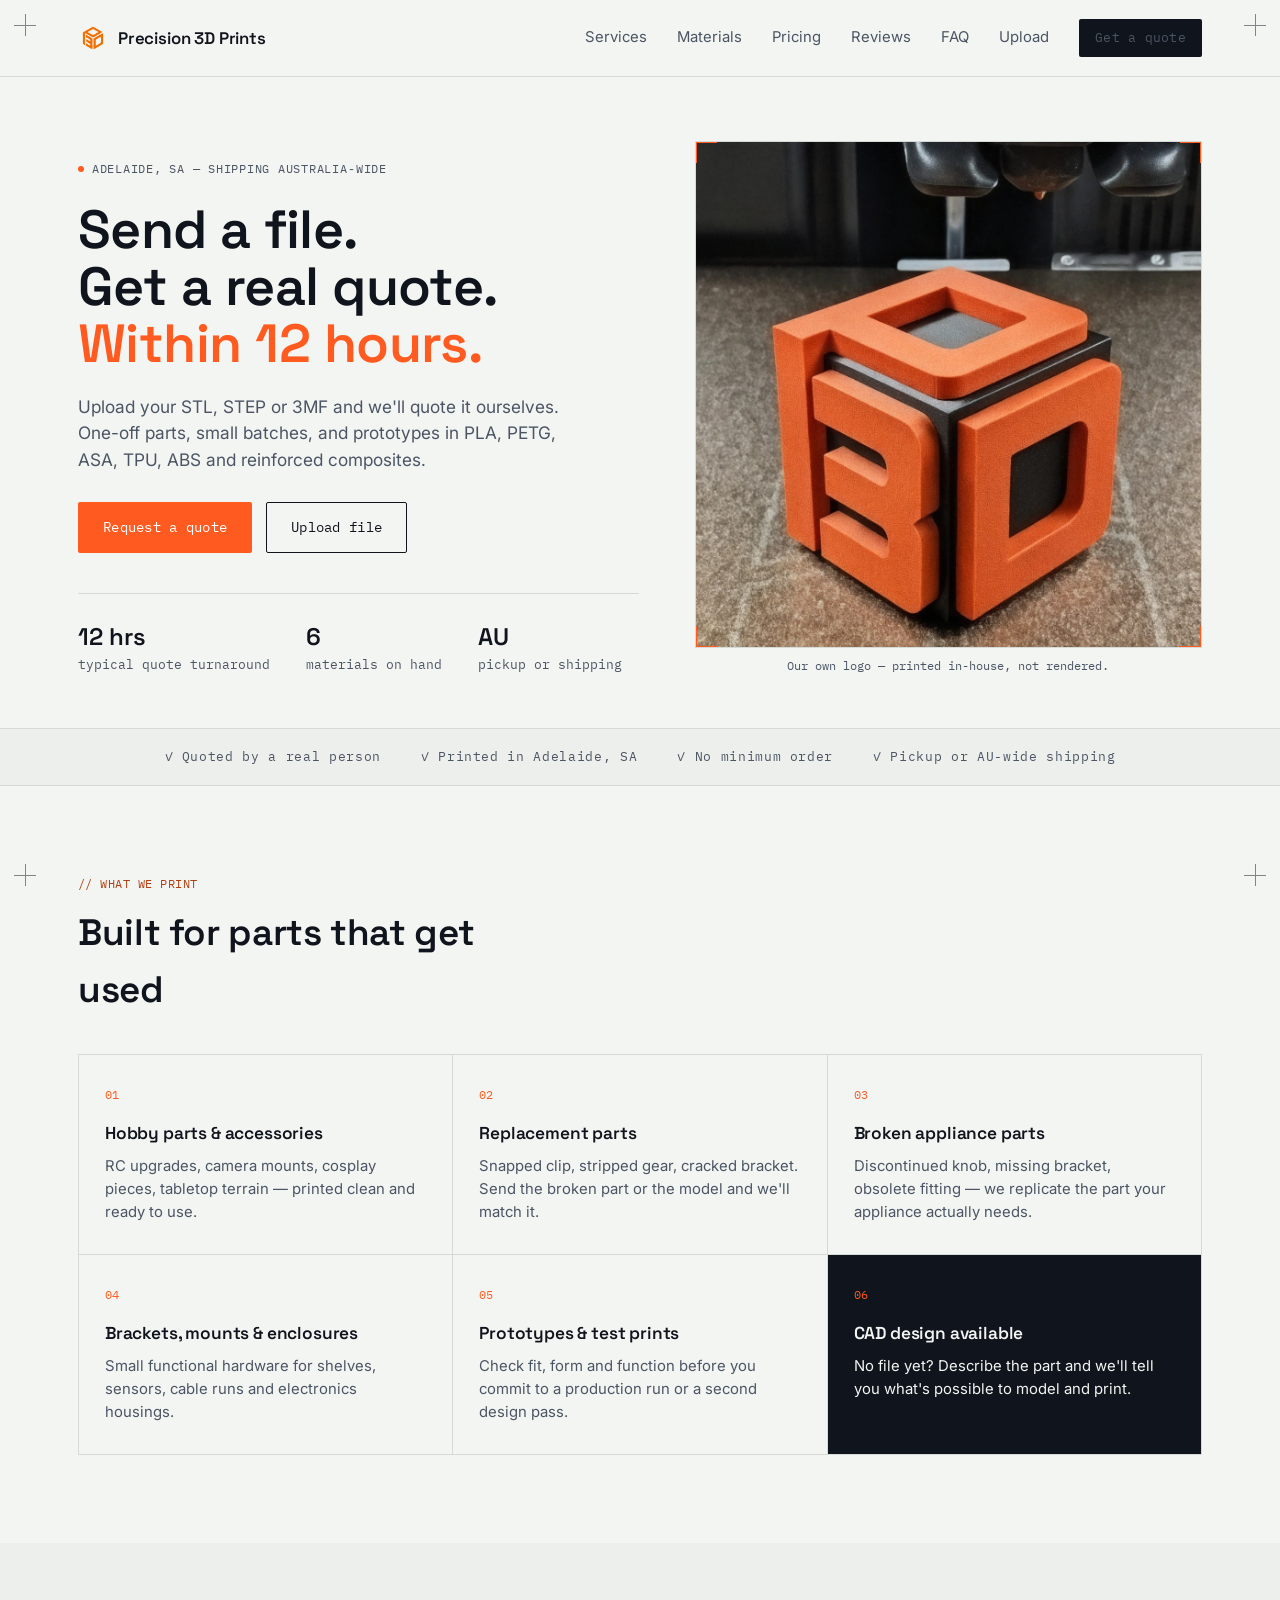
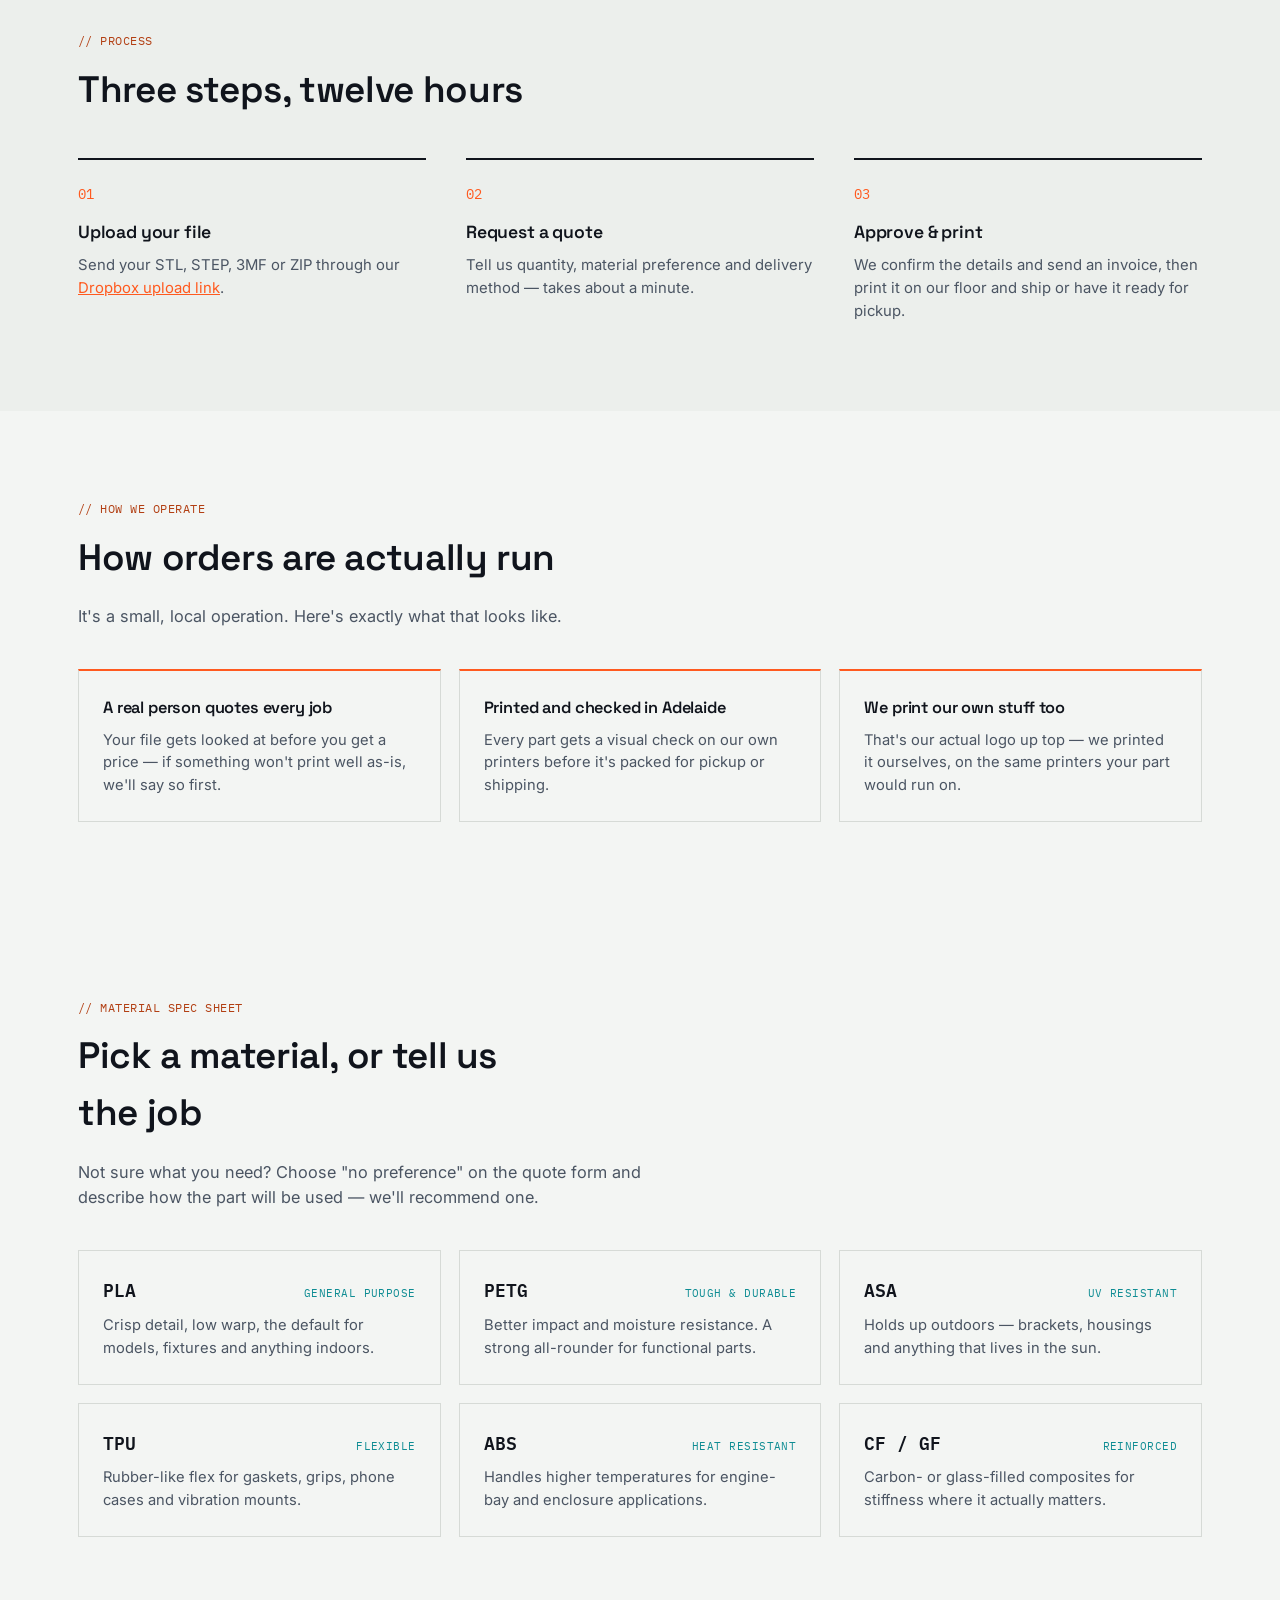
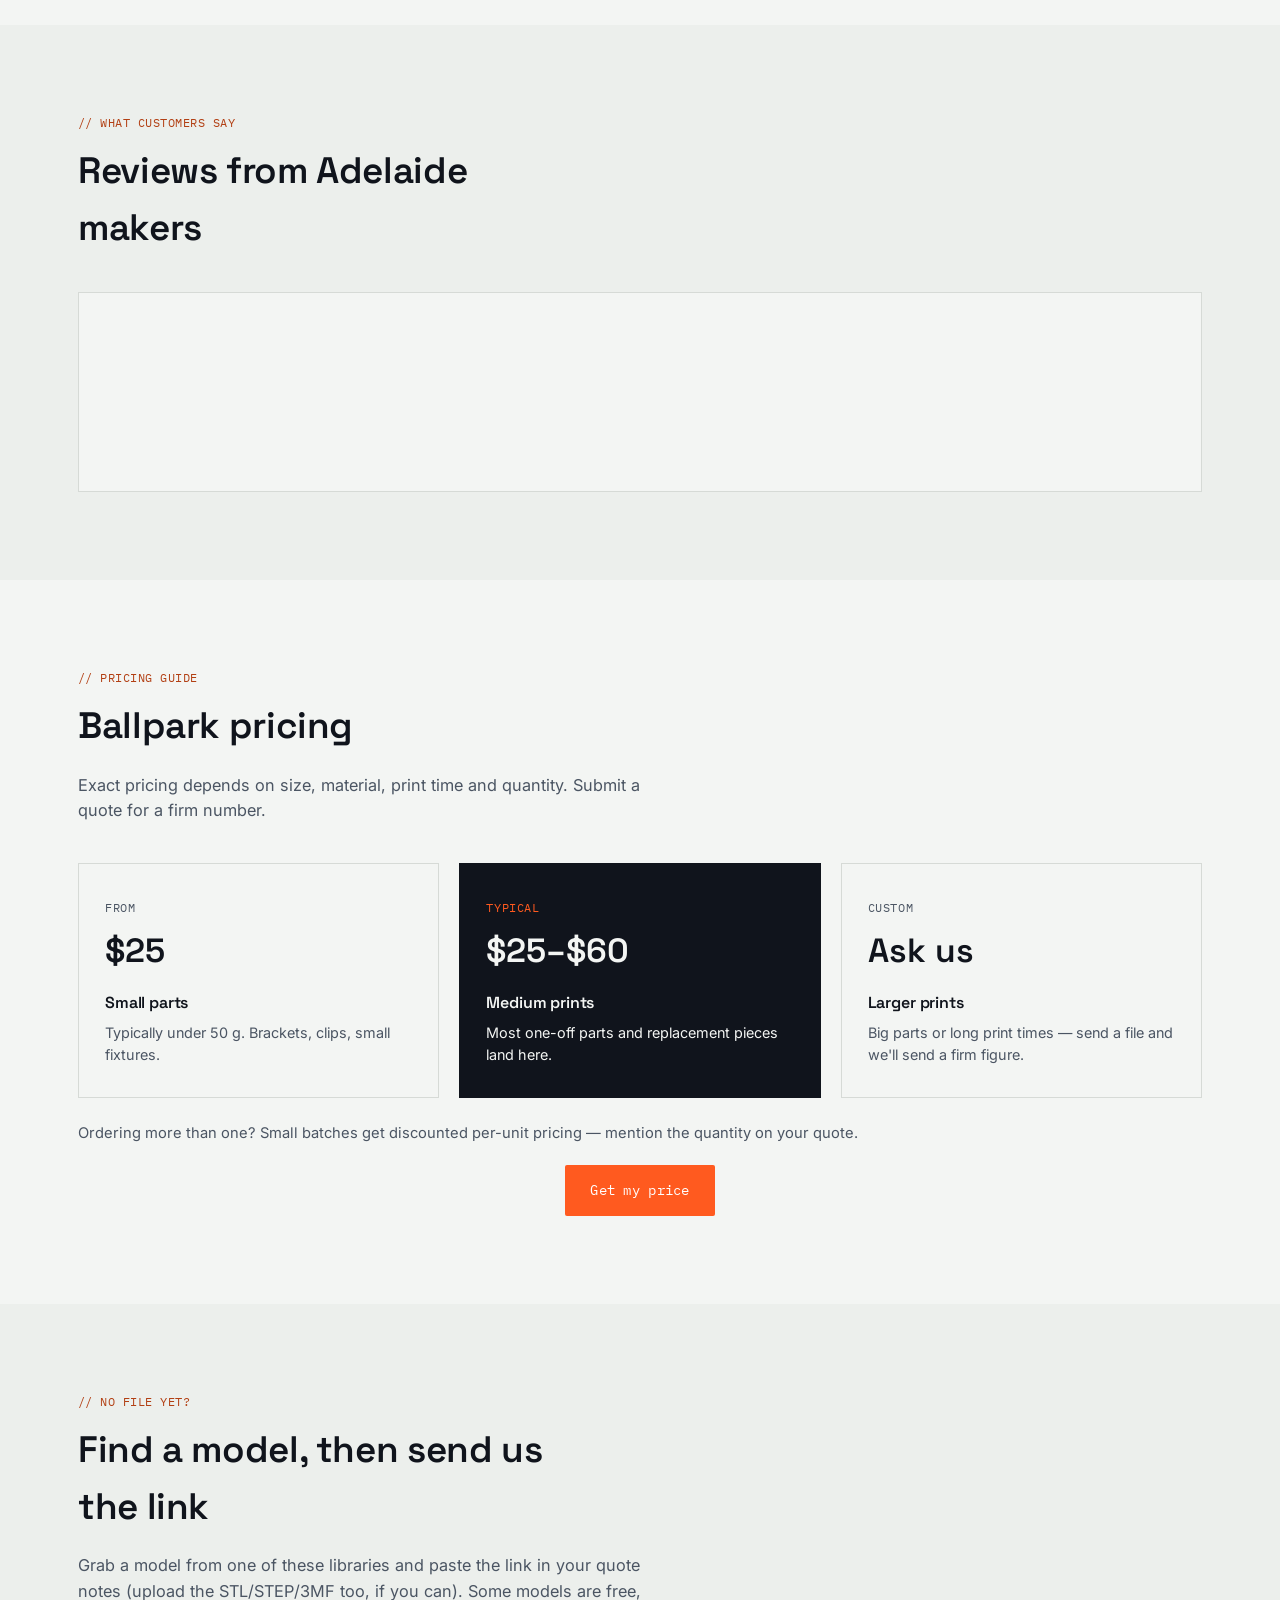
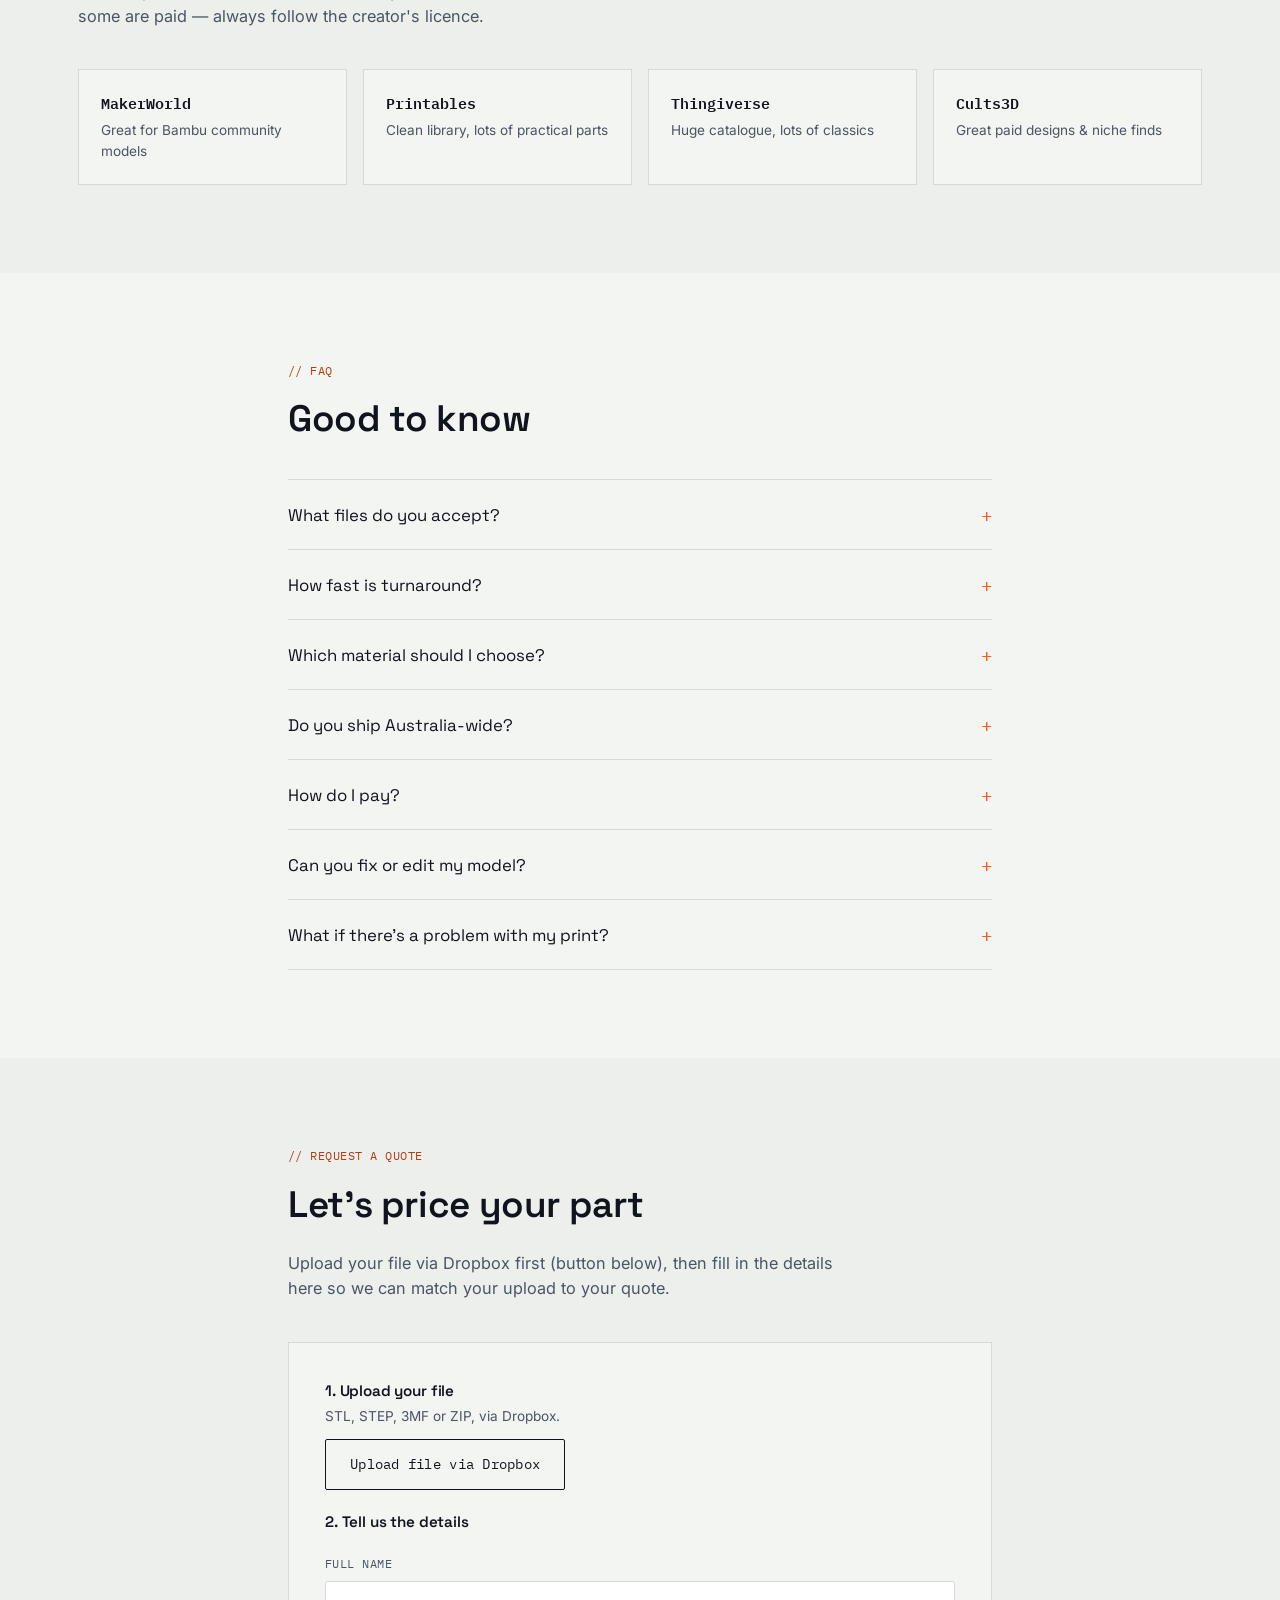
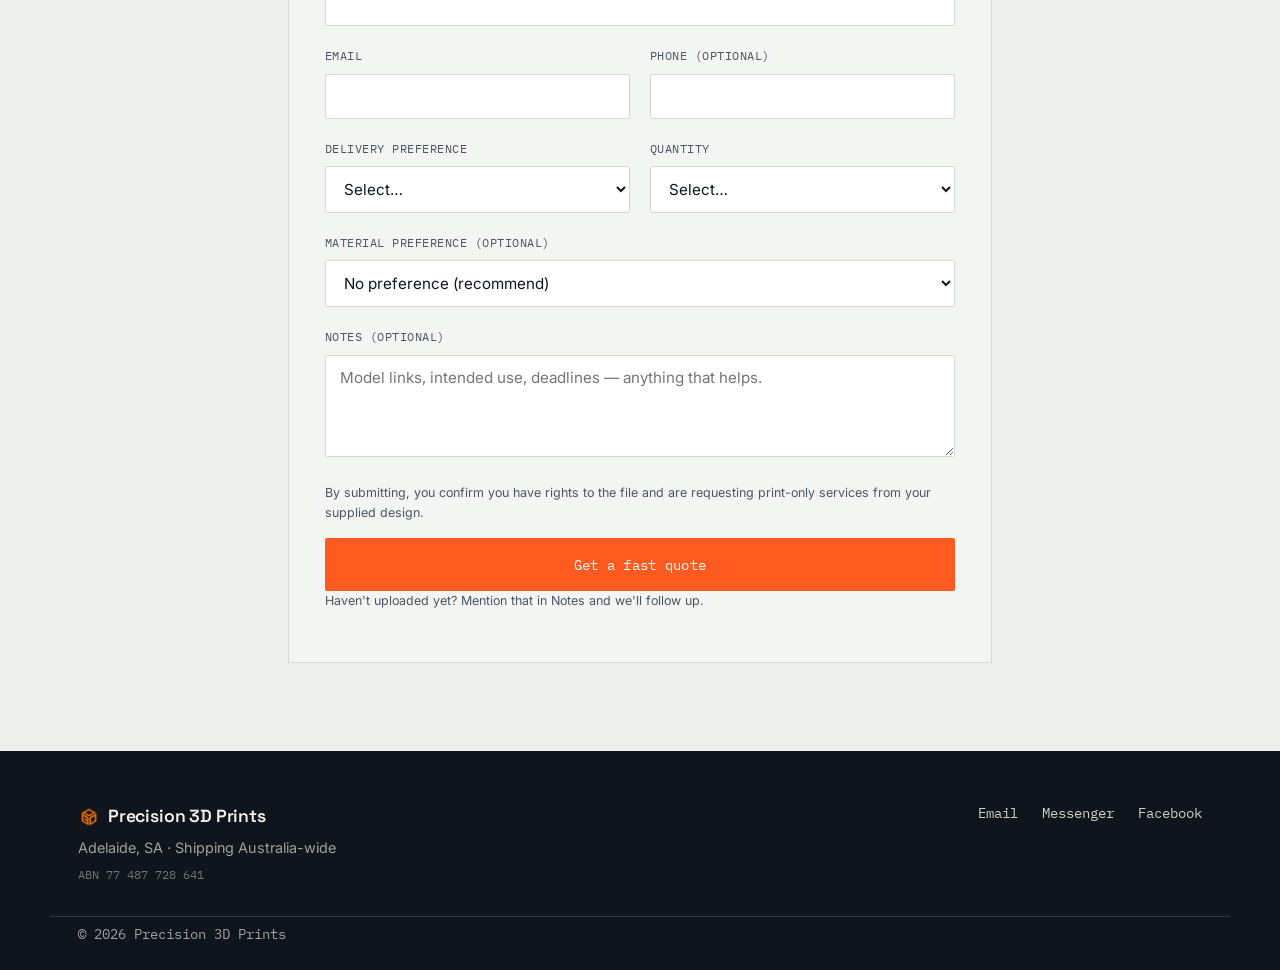
==== commit b9cf9133: "Add files via upload" ====
--- a/index.html
+++ b/index.html
@@ -4,9 +4,16 @@
 <meta charset="UTF-8">
 <meta name="viewport" content="width=device-width, initial-scale=1">
 <title>Precision 3D Prints — 3D Printing Adelaide</title>
-<meta name="description" content="Adelaide 3D printing service for STL/STEP/3MF files. Fast quotes, typically within 12 hours. PLA, PETG, ASA, TPU, ABS, CF/GF. Free shipping Australia-wide.">
+<meta name="description" content="Adelaide 3D printing service for STL/STEP/3MF files. Fast quotes, typically within 12 hours. PLA, PETG, ASA, TPU, ABS, CF/GF. Pickup in Adelaide or shipping Australia-wide.">
 <link rel="canonical" href="https://precision3dprints.com.au/">
-<link rel="icon" href="data:,">
+<link rel="icon" type="image/png" href="assets/favicon.png">
+<link rel="apple-touch-icon" href="assets/favicon.png">
+<meta property="og:type" content="website">
+<meta property="og:title" content="Precision 3D Prints | 3D Printing Adelaide">
+<meta property="og:description" content="Adelaide 3D printing service for STL/STEP/3MF files. Fast quotes, typically within 12 hours. Pickup in Adelaide or shipping Australia-wide.">
+<meta property="og:image" content="https://precision3dprints.com.au/assets/banner.png">
+<meta property="og:url" content="https://precision3dprints.com.au/">
+<meta name="twitter:card" content="summary_large_image">
 <link rel="preconnect" href="https://fonts.googleapis.com">
 <link rel="preconnect" href="https://fonts.gstatic.com" crossorigin>
 <link href="https://fonts.googleapis.com/css2?family=Space+Grotesk:wght@400;500;600;700&family=Inter:wght@400;500;600;700&family=IBM+Plex+Mono:wght@400;500;600&display=swap" rel="stylesheet">
@@ -21,9 +28,7 @@
 <header class="site-header" id="top">
   <div class="wrap header-row">
     <a class="logo" href="#top">
-      <span class="logo-mark" aria-hidden="true">
-        <svg viewBox="0 0 32 32" width="28" height="28"><path d="M16 2 L29 9 V23 L16 30 L3 23 V9 Z" fill="none" stroke="currentColor" stroke-width="1.6"/><path d="M16 2 V16 M16 16 L29 9 M16 16 L3 9 M16 16 V30" fill="none" stroke="currentColor" stroke-width="1.2" opacity=".55"/></svg>
-      </span>
+      <img src="assets/logo-mark.png" alt="" class="logo-mark-img" width="30" height="30">
       <span class="logo-text">Precision 3D Prints</span>
     </a>
     <nav class="main-nav" id="main-nav">
@@ -32,6 +37,7 @@
       <a href="#pricing">Pricing</a>
       <a href="#reviews">Reviews</a>
       <a href="#faq">FAQ</a>
+      <a href="https://www.dropbox.com/request/TIcmmfu4QLWDNseQP4w7" target="_blank" rel="noopener">Upload</a>
       <a class="nav-cta" href="#quote">Get a quote</a>
     </nav>
     <button class="nav-toggle" id="nav-toggle" aria-label="Toggle menu" aria-expanded="false">
@@ -47,49 +53,28 @@
     <div class="wrap hero-grid">
       <div class="hero-copy">
         <p class="eyebrow"><span class="dot"></span>Adelaide, SA — shipping Australia&#8209;wide</p>
-        <h1>Send a file.<br>Get a part.<br><span class="accent">Twelve hours,</span> not two weeks.</h1>
-        <p class="hero-sub">Upload your STL, STEP or 3MF and get a real quote from a person who prints it themselves — not a script. One-off parts, small batches, and prototypes in PLA, PETG, ASA, TPU, ABS and reinforced composites.</p>
+        <h1>Send a file.<br>Get a real quote.<br><span class="accent">Within 12 hours.</span></h1>
+        <p class="hero-sub">Upload your STL, STEP or 3MF and we'll quote it ourselves. One-off parts, small batches, and prototypes in PLA, PETG, ASA, TPU, ABS and reinforced composites.</p>
         <div class="hero-actions">
           <a href="#quote" class="btn btn-primary">Request a quote</a>
-          <a href="#how" class="btn btn-ghost">How it works</a>
+          <a href="https://www.dropbox.com/request/TIcmmfu4QLWDNseQP4w7" target="_blank" rel="noopener" class="btn btn-ghost">Upload file</a>
         </div>
         <dl class="hero-stats">
           <div><dt>12 hrs</dt><dd>typical quote turnaround</dd></div>
-          <div><dt>6+</dt><dd>materials on hand</dd></div>
-          <div><dt>AU</dt><dd>free shipping, nationwide</dd></div>
+          <div><dt>6</dt><dd>materials on hand</dd></div>
+          <div><dt>AU</dt><dd>pickup or shipping</dd></div>
         </dl>
       </div>
 
-      <div class="hero-art" aria-hidden="true">
-        <svg viewBox="0 0 480 480" class="part-svg" id="part-svg">
-          <g class="grid-lines">
-            <path d="M0 120 H480 M0 240 H480 M0 360 H480 M120 0 V480 M240 0 V480 M360 0 V480" stroke="var(--line)" stroke-width="1"/>
-          </g>
-          <!-- bracket illustration -->
-          <g class="part-outline" fill="none" stroke="var(--ink)" stroke-width="2.5" stroke-linejoin="round" stroke-linecap="round">
-            <path d="M120 360 L120 160 Q120 120 160 120 L280 120 Q320 120 320 160 L320 200 L280 200 L280 165 Q280 160 275 160 L165 160 Q160 160 160 165 L160 355 Q160 360 165 360 L275 360 Q280 360 280 355 L280 320 L320 320 L320 355 Q320 400 275 400 L165 400 Q120 400 120 355 Z"/>
-            <circle cx="200" cy="200" r="16"/>
-            <circle cx="200" cy="320" r="16"/>
-            <circle cx="300" cy="260" r="10"/>
-            <path d="M320 160 L370 160 L370 320 L320 320" stroke-dasharray="4 6" opacity=".5"/>
-          </g>
-          <!-- dimension callouts -->
-          <g class="dims" font-family="'IBM Plex Mono',monospace" font-size="11" fill="var(--accent)">
-            <line x1="120" y1="420" x2="320" y2="420" stroke="var(--accent)" stroke-width="1"/>
-            <line x1="120" y1="414" x2="120" y2="426" stroke="var(--accent)" stroke-width="1"/>
-            <line x1="320" y1="414" x2="320" y2="426" stroke="var(--accent)" stroke-width="1"/>
-            <text x="220" y="440" text-anchor="middle">148.0 mm</text>
-
-            <line x1="380" y1="160" x2="380" y2="360" stroke="var(--accent)" stroke-width="1"/>
-            <line x1="374" y1="160" x2="386" y2="160" stroke="var(--accent)" stroke-width="1"/>
-            <line x1="374" y1="360" x2="386" y2="360" stroke="var(--accent)" stroke-width="1"/>
-            <text x="392" y="264" transform="rotate(90 392 264)" text-anchor="middle">148.0 mm</text>
-
-            <text x="200" y="205" text-anchor="middle" fill="var(--ink)" font-size="10">M4</text>
-            <text x="200" y="325" text-anchor="middle" fill="var(--ink)" font-size="10">M4</text>
-          </g>
-        </svg>
-        <p class="art-caption">Live toolpath preview — every quote starts with a real print check.</p>
+      <div class="hero-art">
+        <div class="photo-frame">
+          <img src="assets/logo-print.jpg" alt="Precision 3D Prints' own logo, printed in-house in two-tone PETG" class="hero-photo">
+          <span class="frame-corner fc-tl" aria-hidden="true"></span>
+          <span class="frame-corner fc-tr" aria-hidden="true"></span>
+          <span class="frame-corner fc-bl" aria-hidden="true"></span>
+          <span class="frame-corner fc-br" aria-hidden="true"></span>
+        </div>
+        <p class="art-caption">Our own logo — printed in-house, not rendered.</p>
       </div>
     </div>
   </section>
@@ -97,7 +82,7 @@
   <!-- TRUST STRIP -->
   <section class="trust-strip">
     <div class="wrap trust-row">
-      <span>PLA</span><span>PETG</span><span>ASA</span><span>TPU</span><span>ABS</span><span>CF / GF</span>
+      <span>✓ Quoted by a real person</span><span>✓ Printed in Adelaide, SA</span><span>✓ No minimum order</span><span>✓ Pickup or AU-wide shipping</span>
     </div>
   </section>
 
@@ -105,7 +90,7 @@
   <section id="services" class="section">
     <div class="wrap">
       <p class="field-label">// WHAT WE PRINT</p>
-      <h2>Built for real parts, not showpieces</h2>
+      <h2>Built for parts that get used</h2>
       <div class="services-grid">
         <div class="service-card">
           <span class="service-index">01</span>
@@ -149,20 +134,43 @@
       <ol class="steps">
         <li>
           <span class="step-num">01</span>
-          <h3>Request a quote</h3>
-          <p>Tell us quantity, material preference and delivery method. Takes about a minute.</p>
+          <h3>Upload your file</h3>
+          <p>Send your STL, STEP, 3MF or ZIP through our <a href="https://www.dropbox.com/request/TIcmmfu4QLWDNseQP4w7" target="_blank" rel="noopener" style="color:var(--accent);">Dropbox upload link</a>.</p>
         </li>
         <li>
           <span class="step-num">02</span>
-          <h3>Upload your file</h3>
-          <p>Once the form's in, you'll land on the upload page for your STL, STEP, 3MF or ZIP.</p>
+          <h3>Request a quote</h3>
+          <p>Tell us quantity, material preference and delivery method — takes about a minute.</p>
         </li>
         <li>
           <span class="step-num">03</span>
           <h3>Approve &amp; print</h3>
-          <p>We confirm the details, print it on our floor, and ship or have it ready for pickup.</p>
+          <p>We confirm the details and send an invoice, then print it on our floor and ship or have it ready for pickup.</p>
         </li>
       </ol>
+    </div>
+  </section>
+
+  <!-- WHY TRUST US -->
+  <section class="section">
+    <div class="wrap">
+      <p class="field-label">// HOW WE OPERATE</p>
+      <h2>How orders are actually run</h2>
+      <p class="section-sub">It's a small, local operation. Here's exactly what that looks like.</p>
+      <div class="trust-grid">
+        <div class="trust-card">
+          <h3>A real person quotes every job</h3>
+          <p>Your file gets looked at before you get a price — if something won't print well as-is, we'll say so first.</p>
+        </div>
+        <div class="trust-card">
+          <h3>Printed and checked in Adelaide</h3>
+          <p>Every part gets a visual check on our own printers before it's packed for pickup or shipping.</p>
+        </div>
+        <div class="trust-card">
+          <h3>We print our own stuff too</h3>
+          <p>That's our actual logo up top — we printed it ourselves, on the same printers your part would run on.</p>
+        </div>
+      </div>
     </div>
   </section>
 
@@ -206,20 +214,9 @@
     <div class="wrap">
       <p class="field-label">// WHAT CUSTOMERS SAY</p>
       <h2>Reviews from Adelaide makers</h2>
-      <div class="reviews-grid" id="reviews-grid">
-        <!-- TODO: replace with your real reviews. See README for the Google Reviews / Facebook Reviews embed option. -->
-        <div class="review-card placeholder">
-          <p>Drop your review text here — pull the quote straight from Google or Facebook.</p>
-          <span class="review-author">— Customer name, suburb</span>
-        </div>
-        <div class="review-card placeholder">
-          <p>Drop your review text here — pull the quote straight from Google or Facebook.</p>
-          <span class="review-author">— Customer name, suburb</span>
-        </div>
-        <div class="review-card placeholder">
-          <p>Drop your review text here — pull the quote straight from Google or Facebook.</p>
-          <span class="review-author">— Customer name, suburb</span>
-        </div>
+      <div class="reviews-embed">
+        <script src="https://elfsightcdn.com/platform.js" async></script>
+        <div class="elfsight-app-de8075b6-18f1-4161-a786-038a84e0c573" data-elfsight-app-lazy></div>
       </div>
     </div>
   </section>
@@ -245,9 +242,9 @@
         </div>
         <div class="price-card">
           <span class="price-tag">custom</span>
-          <span class="price-amt">Quote</span>
+          <span class="price-amt">Ask us</span>
           <h3>Larger prints</h3>
-          <p>Big parts or long print times — we'll send a firm figure.</p>
+          <p>Big parts or long print times — send a file and we'll send a firm figure.</p>
         </div>
       </div>
       <p class="pricing-note">Ordering more than one? Small batches get discounted per-unit pricing — mention the quantity on your quote.</p>
@@ -314,9 +311,21 @@
         </div>
         <div class="accordion-item">
           <button class="accordion-trigger" aria-expanded="false">
+            <span>How do I pay?</span><span class="accordion-icon">+</span>
+          </button>
+          <div class="accordion-panel"><p>Once you confirm you'd like to go ahead, we'll send an invoice. Payment's due before your part ships or is ready for pickup.</p></div>
+        </div>
+        <div class="accordion-item">
+          <button class="accordion-trigger" aria-expanded="false">
             <span>Can you fix or edit my model?</span><span class="accordion-icon">+</span>
           </button>
           <div class="accordion-panel"><p>Basic checks and small printability suggestions are fine. For bigger CAD changes, include details in the notes and we'll tell you what's possible.</p></div>
+        </div>
+        <div class="accordion-item">
+          <button class="accordion-trigger" aria-expanded="false">
+            <span>What if there's a problem with my print?</span><span class="accordion-icon">+</span>
+          </button>
+          <div class="accordion-panel"><p>If a part has a quality issue that's on us — a print defect rather than something in the file you sent — we'll reprint it. Just get in touch and let us know.</p></div>
         </div>
       </div>
     </div>
@@ -327,12 +336,26 @@
     <div class="wrap wrap-narrow">
       <p class="field-label">// REQUEST A QUOTE</p>
       <h2>Let's price your part</h2>
-      <p class="section-sub">Submit your details first — after we receive the form, you'll be taken to the upload page so your file can be matched to your email.</p>
-
-      <form id="quote-form" class="quote-form" action="#" method="POST">
+      <p class="section-sub">Upload your file via Dropbox first (button below), then fill in the details here so we can match your upload to your quote.</p>
+
+      <form id="quote-form" class="quote-form" action="https://formspree.io/f/xaqyvgeb" method="POST">
+        <input type="hidden" name="_subject" value="New 3D Print Quote Request (Website)">
+        <input type="hidden" name="_next" value="https://precision3dprints.com.au/thanks.html">
+        <div class="form-row form-honeypot">
+          <label for="_gotcha">Leave this field blank</label>
+          <input type="text" id="_gotcha" name="_gotcha" autocomplete="off" tabindex="-1">
+        </div>
+
+        <div class="form-row">
+          <h3 class="form-subhead">1. Upload your file</h3>
+          <p class="form-hint">STL, STEP, 3MF or ZIP, via Dropbox.</p>
+          <a href="https://www.dropbox.com/request/TIcmmfu4QLWDNseQP4w7" target="_blank" rel="noopener" class="btn btn-ghost">Upload file via Dropbox</a>
+        </div>
+        <div class="form-row"><h3 class="form-subhead">2. Tell us the details</h3></div>
+
         <div class="form-row">
           <label for="fullname">Full name</label>
-          <input type="text" id="fullname" name="fullname" required>
+          <input type="text" id="fullname" name="name" required>
         </div>
         <div class="form-row form-row-split">
           <div>
@@ -354,26 +377,26 @@
             </select>
           </div>
           <div>
-            <label for="state">State</label>
-            <select id="state" name="state" required>
-              <option value="">Select…</option>
-              <option>ACT</option><option>NSW</option><option>NT</option><option>QLD</option>
-              <option>SA</option><option>TAS</option><option>VIC</option><option>WA</option>
-            </select>
-          </div>
-        </div>
-        <div class="form-row form-row-split">
-          <div>
-            <label for="postcode">Postcode</label>
-            <input type="text" id="postcode" name="postcode" inputmode="numeric">
-          </div>
-          <div>
             <label for="quantity">Quantity</label>
             <select id="quantity" name="quantity" required>
               <option value="">Select…</option>
               <option>1</option><option>2</option><option>3</option><option>4</option><option>5</option>
               <option>6–10</option><option>11–20</option><option>20+</option>
             </select>
+          </div>
+        </div>
+        <div class="form-row form-row-split" id="shipping-mini" hidden>
+          <div>
+            <label for="state">State</label>
+            <select id="state" name="state">
+              <option value="">Select…</option>
+              <option>ACT</option><option>NSW</option><option>NT</option><option>QLD</option>
+              <option>SA</option><option>TAS</option><option>VIC</option><option>WA</option>
+            </select>
+          </div>
+          <div>
+            <label for="postcode">Postcode</label>
+            <input type="text" id="postcode" name="postcode" inputmode="numeric">
           </div>
         </div>
         <div class="form-row">
@@ -390,7 +413,7 @@
         </div>
         <p class="form-fine">By submitting, you confirm you have rights to the file and are requesting print-only services from your supplied design.</p>
         <button type="submit" class="btn btn-primary btn-wide">Get a fast quote</button>
-        <p class="form-fine">After submitting, you'll be taken to the upload page.</p>
+        <p class="form-fine">Haven't uploaded yet? Mention that in Notes and we'll follow up.</p>
       </form>
     </div>
   </section>
@@ -400,11 +423,12 @@
 <footer class="site-footer">
   <div class="wrap footer-row">
     <div>
-      <span class="logo-text">Precision 3D Prints</span>
+      <span class="footer-brand"><img src="assets/logo-mark.png" alt="" width="22" height="22"><span class="logo-text">Precision 3D Prints</span></span>
       <p>Adelaide, SA · Shipping Australia-wide</p>
+      <p class="abn">ABN 77 487 728 641</p>
     </div>
     <div class="footer-links">
-      <a href="mailto:hello@precision3dprints.com.au">Email</a>
+      <a href="mailto:sales@precision3dprints.com.au">Email</a>
       <a href="https://m.me/precision3dprints" target="_blank" rel="noopener">Messenger</a>
       <a href="https://www.facebook.com/precision3dprints" target="_blank" rel="noopener">Facebook</a>
     </div>
--- a/styles.css
+++ b/styles.css
@@ -42,6 +42,19 @@
   *{ animation-duration: .001ms !important; animation-iteration-count: 1 !important; transition-duration: .001ms !important; scroll-behavior: auto !important; }
 }
 
+/* Gentle on-load fade — pure CSS, so it never depends on JS running
+   correctly. "both" fill-mode means content is already visible the
+   instant the animation finishes, with no way to get stuck invisible. */
+@keyframes fadeUp{ from{ opacity:0; transform: translateY(14px); } to{ opacity:1; transform: translateY(0); } }
+.service-card, .material-card, .price-card, .source-card, .steps li, .trust-card{
+  animation: fadeUp .5s ease both;
+}
+.service-card:nth-child(2), .material-card:nth-child(2), .price-card:nth-child(2), .source-card:nth-child(2), .steps li:nth-child(2), .trust-card:nth-child(2){ animation-delay: .06s; }
+.service-card:nth-child(3), .material-card:nth-child(3), .price-card:nth-child(3), .source-card:nth-child(3), .steps li:nth-child(3), .trust-card:nth-child(3){ animation-delay: .12s; }
+.service-card:nth-child(4), .material-card:nth-child(4), .source-card:nth-child(4){ animation-delay: .18s; }
+.service-card:nth-child(5), .material-card:nth-child(5){ animation-delay: .24s; }
+.service-card:nth-child(6), .material-card:nth-child(6){ animation-delay: .30s; }
+
 :focus-visible{ outline: 2px solid var(--accent); outline-offset: 3px; }
 
 /* ============================================
@@ -68,7 +81,7 @@
 }
 .header-row{ display:flex; align-items:center; justify-content:space-between; height: 76px; }
 .logo{ display:flex; align-items:center; gap:10px; text-decoration:none; }
-.logo-mark{ color: var(--accent); display:flex; }
+.logo-mark-img{ display:block; }
 .logo-text{ font-family: var(--font-display); font-weight: 600; font-size: 1.05rem; letter-spacing: -.01em; }
 .main-nav{ display:flex; align-items:center; gap: 30px; font-size: .93rem; }
 .main-nav a{ text-decoration:none; color: var(--ink-soft); position:relative; }
@@ -144,12 +157,16 @@
 .hero-stats dd{ margin:0; font-size: .8rem; color: var(--ink-soft); font-family: var(--font-mono); }
 
 .hero-art{ position:relative; }
-.part-svg{ width:100%; height:auto; }
-.grid-lines path{ opacity:.35; }
-.part-outline{ stroke-dasharray: 2400; stroke-dashoffset: 2400; animation: draw 2.2s ease forwards .3s; }
-.part-outline circle{ stroke-dasharray: 100; stroke-dashoffset: 100; animation: draw 1s ease forwards 2s; }
-.dims{ opacity:0; animation: fadein .6s ease forwards 2.3s; }
-@keyframes draw{ to{ stroke-dashoffset:0; } }
+.photo-frame{
+  position: relative; aspect-ratio: 1 / 1; overflow: hidden;
+  background: var(--paper-alt); border: 1px solid var(--line);
+}
+.hero-photo{ width:100%; height:100%; object-fit: cover; display:block; }
+.frame-corner{ position:absolute; width: 22px; height: 22px; border: 2px solid var(--accent); opacity: 0; animation: fadein .6s ease forwards 1.1s; }
+.fc-tl{ top: -1px; left: -1px; border-right:0; border-bottom:0; }
+.fc-tr{ top: -1px; right: -1px; border-left:0; border-bottom:0; }
+.fc-bl{ bottom: -1px; left: -1px; border-right:0; border-top:0; }
+.fc-br{ bottom: -1px; right: -1px; border-left:0; border-top:0; }
 @keyframes fadein{ to{ opacity:1; } }
 .art-caption{ font-family: var(--font-mono); font-size: .78rem; color: var(--ink-soft); text-align:center; margin-top: 8px; }
 
@@ -166,6 +183,7 @@
   display:flex; gap: 40px; justify-content:center; flex-wrap:wrap; padding: 18px 28px;
   font-family: var(--font-mono); font-size: .82rem; color: var(--ink-soft); letter-spacing: .05em;
 }
+.trust-row span{ color: var(--ink-soft); }
 
 /* ============================================
    sections
@@ -205,19 +223,21 @@
 @media (max-width: 760px){ .material-grid{ grid-template-columns: 1fr 1fr; } }
 @media (max-width: 520px){ .material-grid{ grid-template-columns: 1fr; } }
 
+/* why trust us */
+.trust-grid{ display:grid; grid-template-columns: repeat(3,1fr); gap: 18px; margin-top: 36px; }
+.trust-card{ border: 1px solid var(--line); border-top: 2px solid var(--accent); padding: 24px; background: var(--paper); }
+.trust-card h3{ font-size: 1.02rem; margin-bottom: 8px; }
+.trust-card p{ font-size: .92rem; margin: 0; }
+@media (max-width: 760px){ .trust-grid{ grid-template-columns: 1fr; } }
+
 /* reviews */
-.reviews-grid{ display:grid; grid-template-columns: repeat(3,1fr); gap: 20px; margin-top: 36px; }
-.review-card{ background: var(--paper); border: 1px solid var(--line); padding: 26px; font-family: var(--font-body); }
-.review-card p{ color: var(--ink); font-size: .98rem; }
-.review-card.placeholder p{ color: var(--ink-soft); font-style: italic; }
-.review-author{ font-family: var(--font-mono); font-size: .78rem; color: var(--ink-soft); }
-@media (max-width: 900px){ .reviews-grid{ grid-template-columns: 1fr; } }
+.reviews-embed{ margin-top: 36px; min-height: 200px; border: 1px solid var(--line); background: var(--paper); padding: 4px; }
 
 /* pricing */
 .pricing-grid{ display:grid; grid-template-columns: repeat(3,1fr); gap: 20px; margin-top: 36px; }
 .price-card{ border: 1px solid var(--line); padding: 30px 26px; background: var(--paper); }
 .price-card-featured{ border-color: var(--ink); background: var(--ink); }
-.price-card-featured h3,.price-card-featured p{ color: var(--paper); }
+.price-card-featured h3,.price-card-featured p, .price-card-featured .price-amt{ color: var(--paper); }
 .price-card-featured .price-tag{ color: var(--accent); }
 .price-tag{ font-family: var(--font-mono); font-size: .75rem; text-transform:uppercase; color: var(--ink-soft); letter-spacing:.05em; }
 .price-amt{ display:block; font-family: var(--font-display); font-size: 2.1rem; font-weight:600; margin: 6px 0 14px; }
@@ -261,6 +281,10 @@
 }
 input:focus, select:focus, textarea:focus{ border-color: var(--accent); outline:none; }
 .form-fine{ font-size: .78rem; color: var(--ink-soft); margin-bottom: 16px; }
+.form-honeypot{ position: absolute; left: -9999px; width:1px; height:1px; overflow:hidden; }
+.form-subhead{ font-size: .95rem; margin-bottom: 4px; }
+.form-hint{ font-size: .85rem; margin-bottom: 12px; }
+#shipping-mini[hidden]{ display:none; }
 @media (max-width: 600px){ .form-row-split{ grid-template-columns: 1fr; } .quote-form{ padding: 24px; } }
 
 /* ============================================
@@ -269,7 +293,9 @@
 .site-footer{ background: var(--ink); color: var(--paper); padding: 52px 0 24px; }
 .footer-row{ display:flex; justify-content:space-between; align-items:flex-start; flex-wrap:wrap; gap: 24px; padding-bottom: 32px; border-bottom: 1px solid rgba(255,255,255,.15); }
 .site-footer .logo-text{ font-size: 1.1rem; }
+.footer-brand{ display:flex; align-items:center; gap:8px; }
 .site-footer p{ color: rgba(255,255,255,.6); margin: 6px 0 0; font-size: .9rem; }
+.site-footer .abn{ font-family: var(--font-mono); font-size: .78rem; color: rgba(255,255,255,.4); }
 .footer-links{ display:flex; gap: 24px; font-family: var(--font-mono); font-size: .85rem; }
 .footer-links a{ text-decoration:none; color: rgba(255,255,255,.8); }
 .footer-links a:hover{ color: var(--accent); }
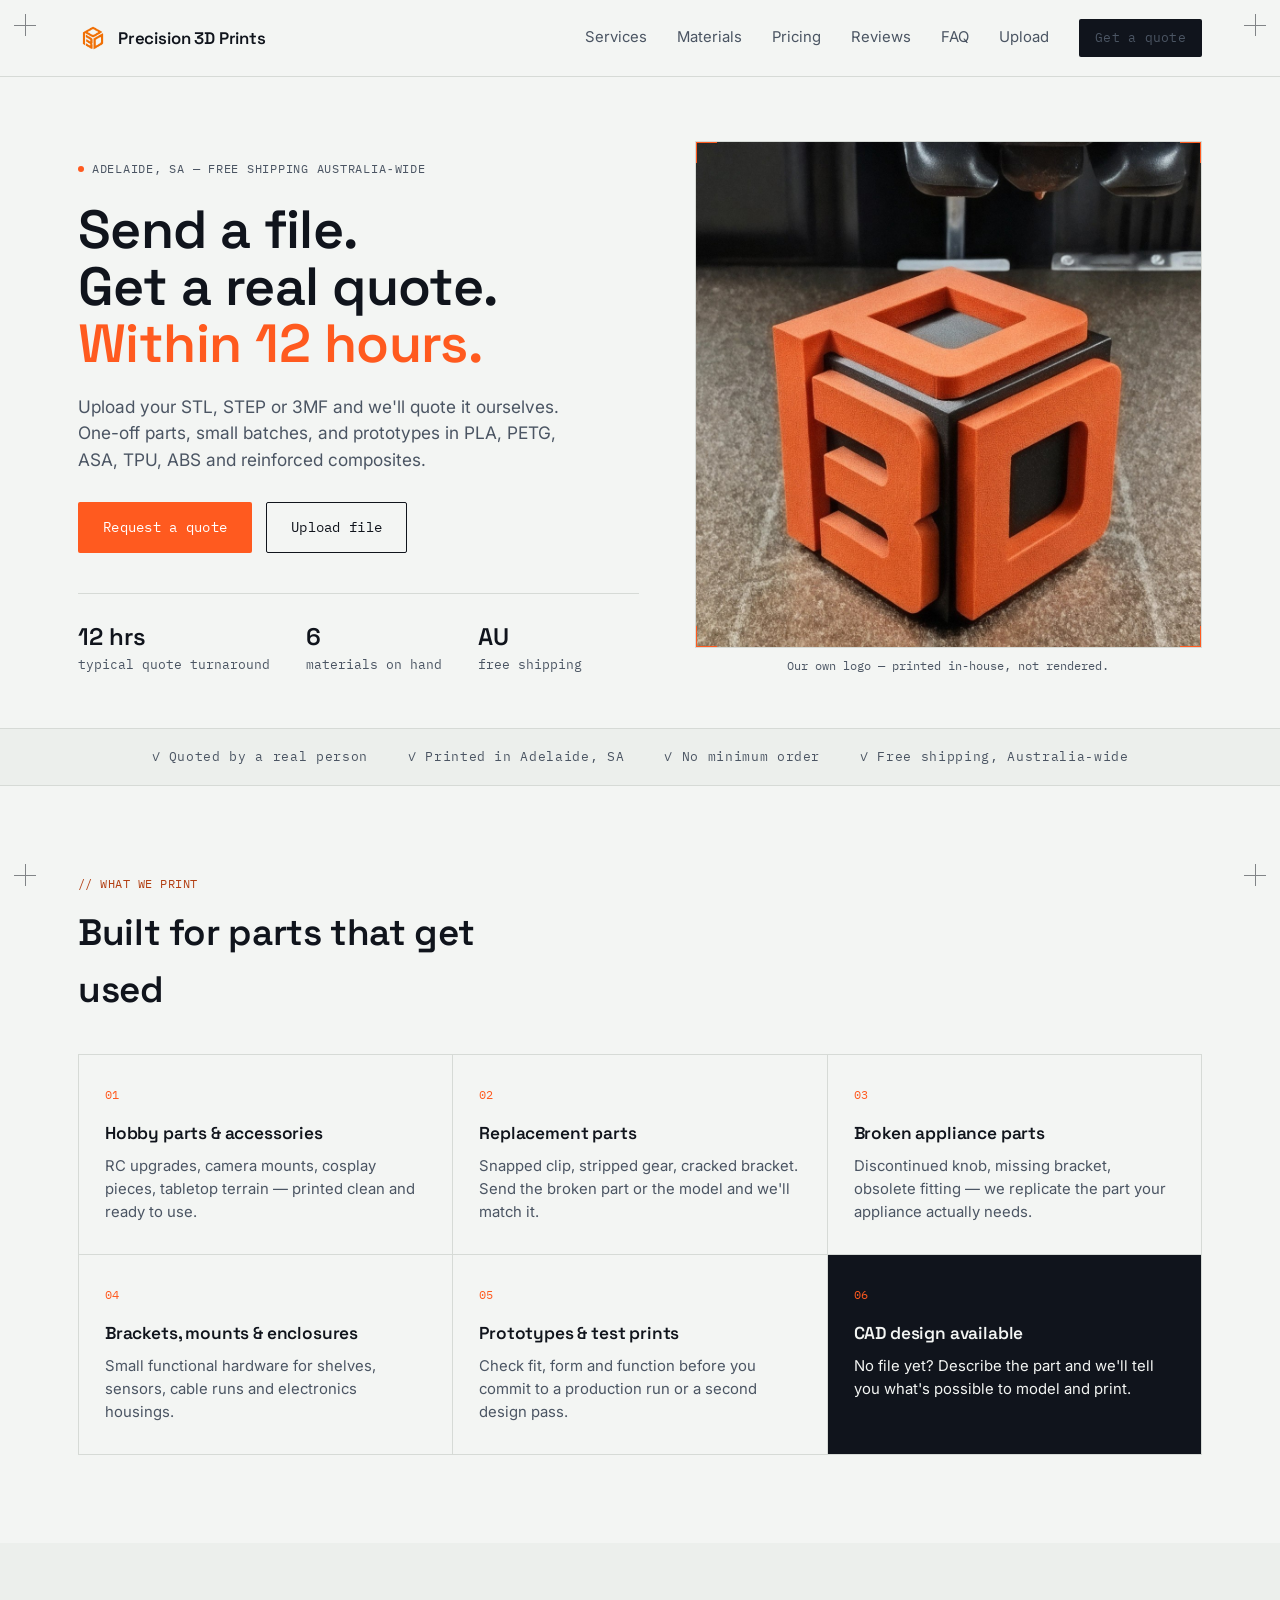
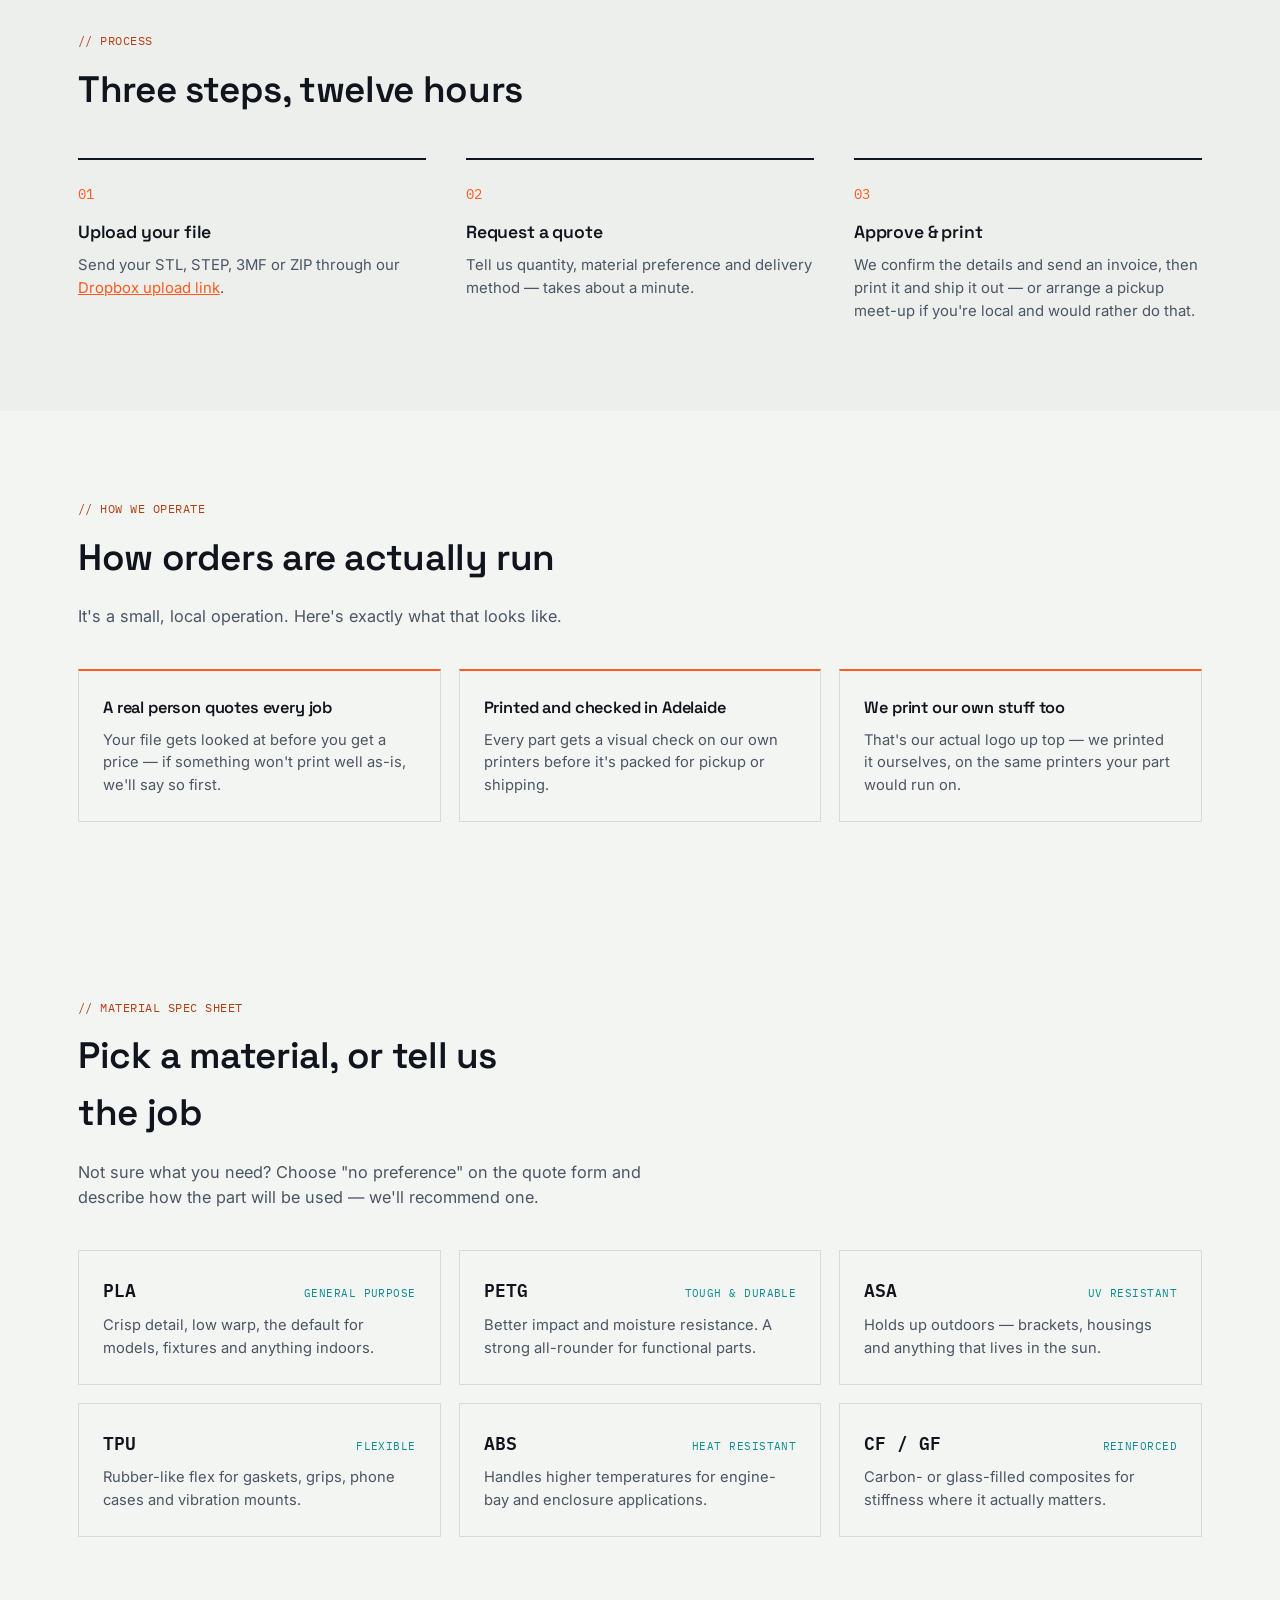
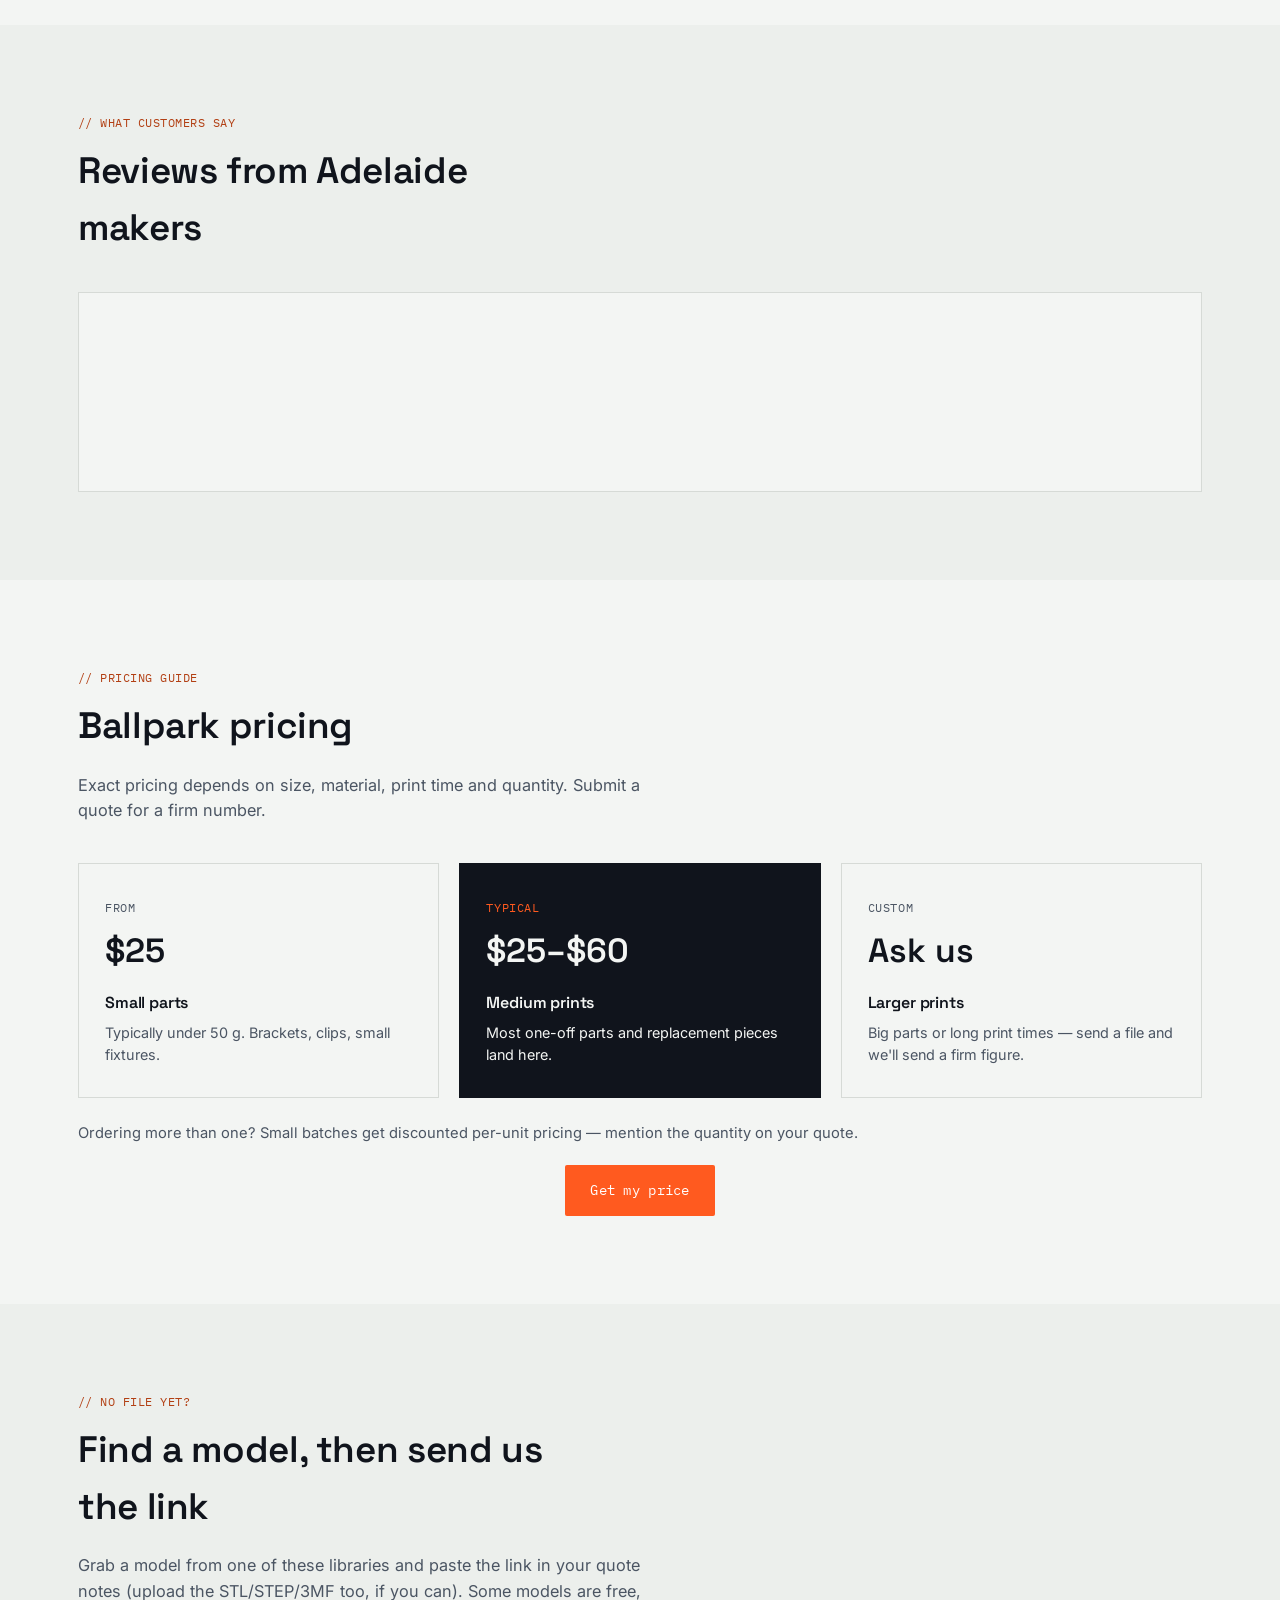
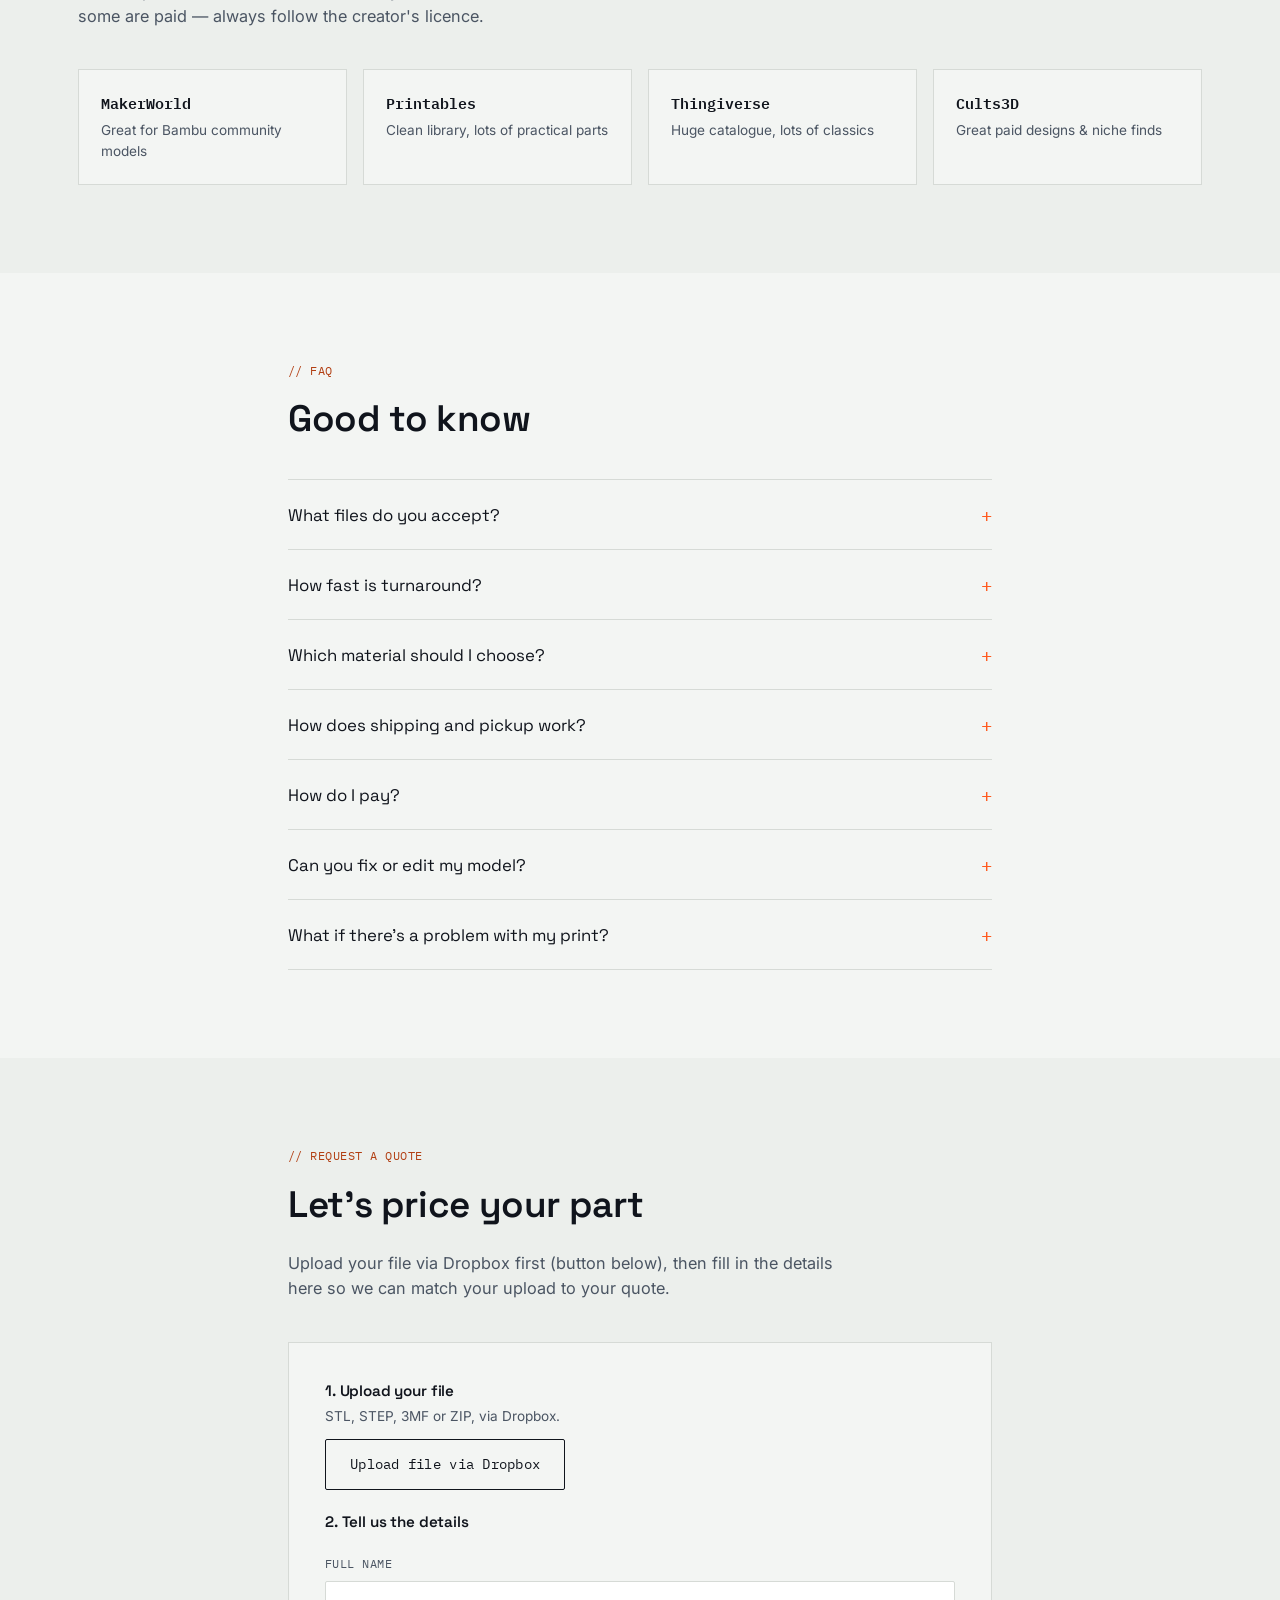
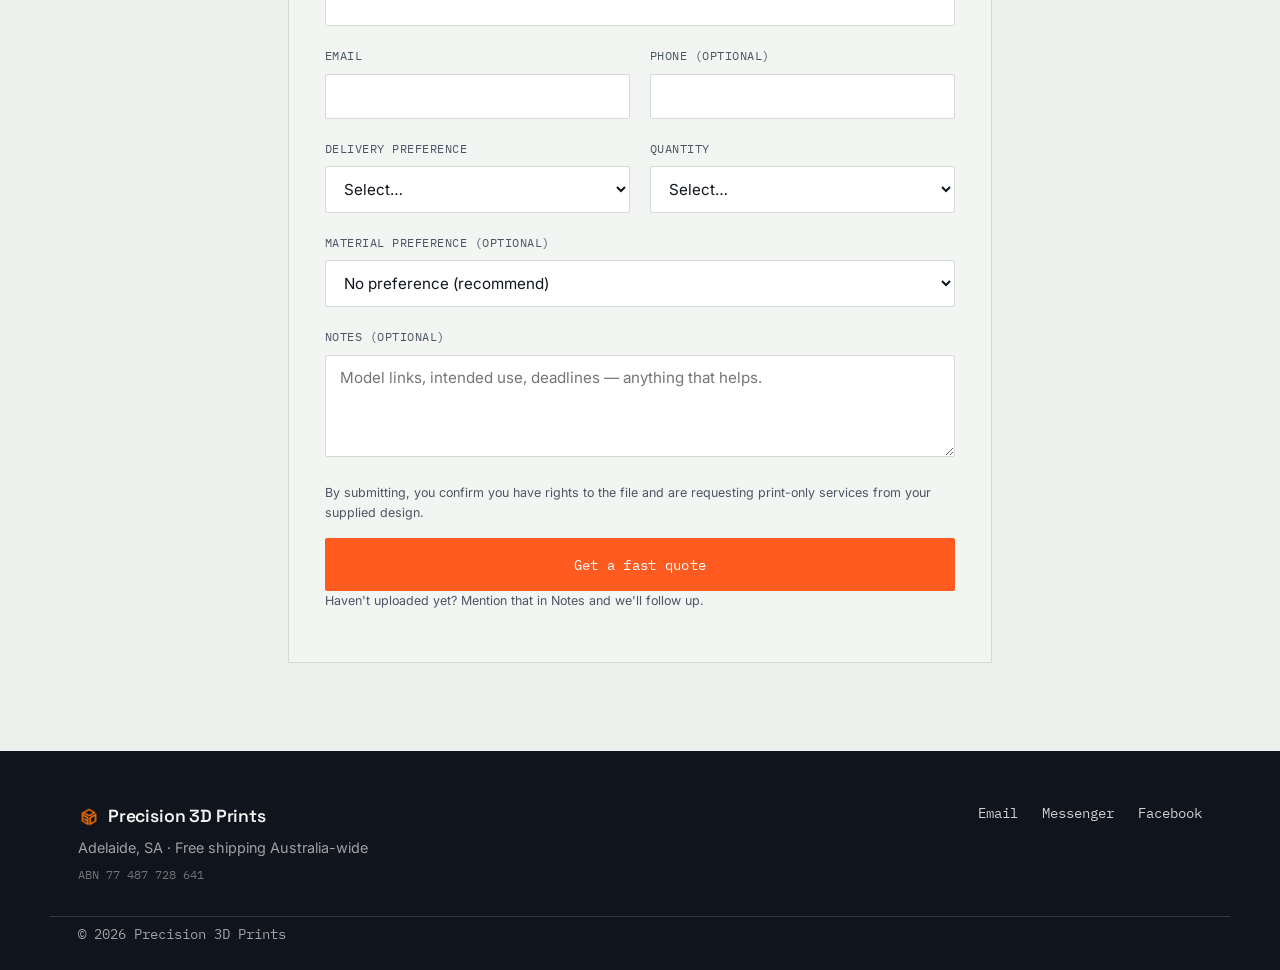
==== commit 29e008c7: "Add files via upload" ====
--- a/index.html
+++ b/index.html
@@ -4,13 +4,13 @@
 <meta charset="UTF-8">
 <meta name="viewport" content="width=device-width, initial-scale=1">
 <title>Precision 3D Prints — 3D Printing Adelaide</title>
-<meta name="description" content="Adelaide 3D printing service for STL/STEP/3MF files. Fast quotes, typically within 12 hours. PLA, PETG, ASA, TPU, ABS, CF/GF. Pickup in Adelaide or shipping Australia-wide.">
+<meta name="description" content="Adelaide 3D printing service for STL/STEP/3MF files. Fast quotes, typically within 12 hours. PLA, PETG, ASA, TPU, ABS, CF/GF. Free shipping Australia-wide.">
 <link rel="canonical" href="https://precision3dprints.com.au/">
 <link rel="icon" type="image/png" href="assets/favicon.png">
 <link rel="apple-touch-icon" href="assets/favicon.png">
 <meta property="og:type" content="website">
 <meta property="og:title" content="Precision 3D Prints | 3D Printing Adelaide">
-<meta property="og:description" content="Adelaide 3D printing service for STL/STEP/3MF files. Fast quotes, typically within 12 hours. Pickup in Adelaide or shipping Australia-wide.">
+<meta property="og:description" content="Adelaide 3D printing service for STL/STEP/3MF files. Fast quotes, typically within 12 hours. Free shipping Australia-wide.">
 <meta property="og:image" content="https://precision3dprints.com.au/assets/banner.png">
 <meta property="og:url" content="https://precision3dprints.com.au/">
 <meta name="twitter:card" content="summary_large_image">
@@ -52,7 +52,7 @@
   <section class="hero">
     <div class="wrap hero-grid">
       <div class="hero-copy">
-        <p class="eyebrow"><span class="dot"></span>Adelaide, SA — shipping Australia&#8209;wide</p>
+        <p class="eyebrow"><span class="dot"></span>Adelaide, SA — free shipping Australia&#8209;wide</p>
         <h1>Send a file.<br>Get a real quote.<br><span class="accent">Within 12 hours.</span></h1>
         <p class="hero-sub">Upload your STL, STEP or 3MF and we'll quote it ourselves. One-off parts, small batches, and prototypes in PLA, PETG, ASA, TPU, ABS and reinforced composites.</p>
         <div class="hero-actions">
@@ -62,7 +62,7 @@
         <dl class="hero-stats">
           <div><dt>12 hrs</dt><dd>typical quote turnaround</dd></div>
           <div><dt>6</dt><dd>materials on hand</dd></div>
-          <div><dt>AU</dt><dd>pickup or shipping</dd></div>
+          <div><dt>AU</dt><dd>free shipping</dd></div>
         </dl>
       </div>
 
@@ -82,7 +82,7 @@
   <!-- TRUST STRIP -->
   <section class="trust-strip">
     <div class="wrap trust-row">
-      <span>✓ Quoted by a real person</span><span>✓ Printed in Adelaide, SA</span><span>✓ No minimum order</span><span>✓ Pickup or AU-wide shipping</span>
+      <span>✓ Quoted by a real person</span><span>✓ Printed in Adelaide, SA</span><span>✓ No minimum order</span><span>✓ Free shipping, Australia-wide</span>
     </div>
   </section>
 
@@ -145,7 +145,7 @@
         <li>
           <span class="step-num">03</span>
           <h3>Approve &amp; print</h3>
-          <p>We confirm the details and send an invoice, then print it on our floor and ship or have it ready for pickup.</p>
+          <p>We confirm the details and send an invoice, then print it and ship it out — or arrange a pickup meet-up if you're local and would rather do that.</p>
         </li>
       </ol>
     </div>
@@ -305,9 +305,9 @@
         </div>
         <div class="accordion-item">
           <button class="accordion-trigger" aria-expanded="false">
-            <span>Do you ship Australia-wide?</span><span class="accordion-icon">+</span>
-          </button>
-          <div class="accordion-panel"><p>Yes. Pickup is available in Adelaide, and we ship anywhere in Australia once your quote is approved.</p></div>
+            <span>How does shipping and pickup work?</span><span class="accordion-icon">+</span>
+          </button>
+          <div class="accordion-panel"><p>Shipping is free on every order, anywhere in Australia. If you're local and would rather skip the courier, we can sometimes arrange to meet up directly — the workshop itself isn't open to the public, so it's a meet-up rather than a shop visit.</p></div>
         </div>
         <div class="accordion-item">
           <button class="accordion-trigger" aria-expanded="false">
@@ -372,8 +372,8 @@
             <label for="delivery">Delivery preference</label>
             <select id="delivery" name="delivery" required>
               <option value="">Select…</option>
-              <option>Pickup (Adelaide)</option>
-              <option>Shipping (Australia-wide)</option>
+              <option>Shipping (free, Australia-wide)</option>
+              <option>Local meet-up (Adelaide)</option>
             </select>
           </div>
           <div>
@@ -424,7 +424,7 @@
   <div class="wrap footer-row">
     <div>
       <span class="footer-brand"><img src="assets/logo-mark.png" alt="" width="22" height="22"><span class="logo-text">Precision 3D Prints</span></span>
-      <p>Adelaide, SA · Shipping Australia-wide</p>
+      <p>Adelaide, SA · Free shipping Australia-wide</p>
       <p class="abn">ABN 77 487 728 641</p>
     </div>
     <div class="footer-links">
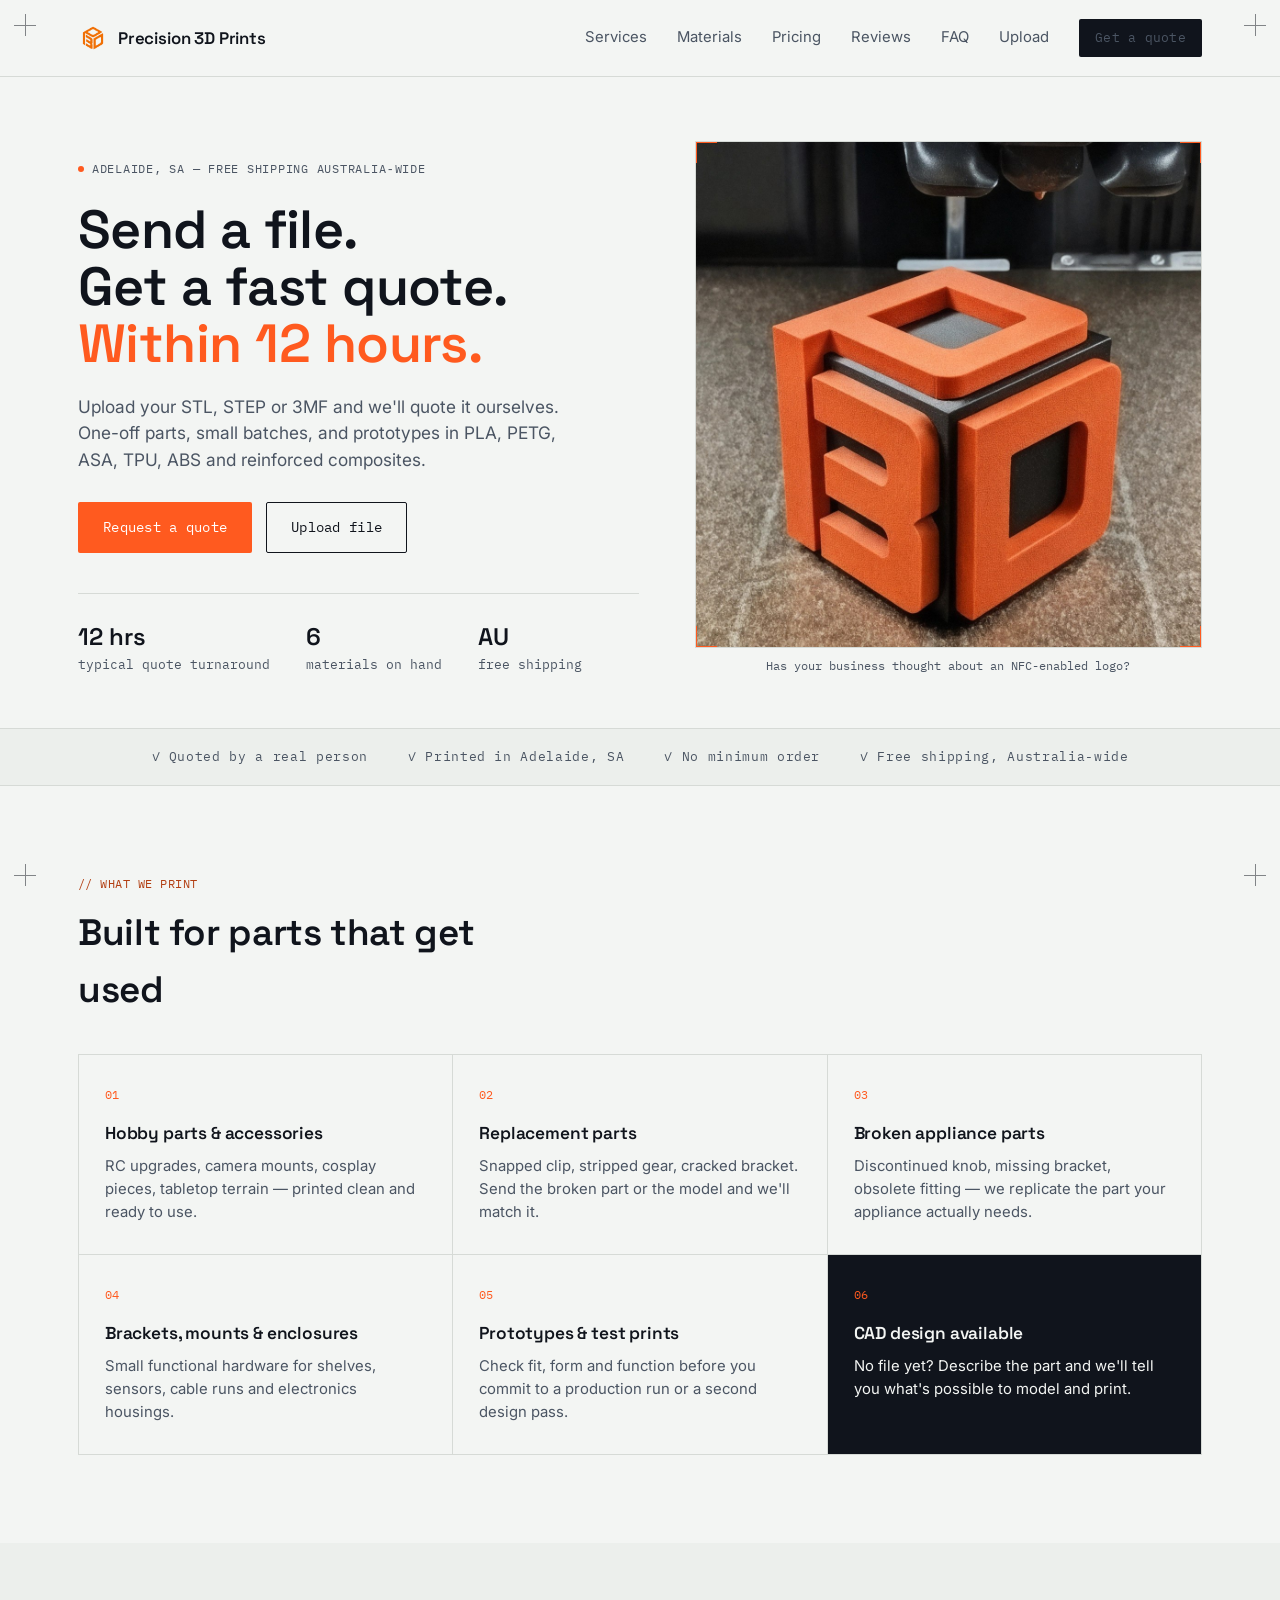
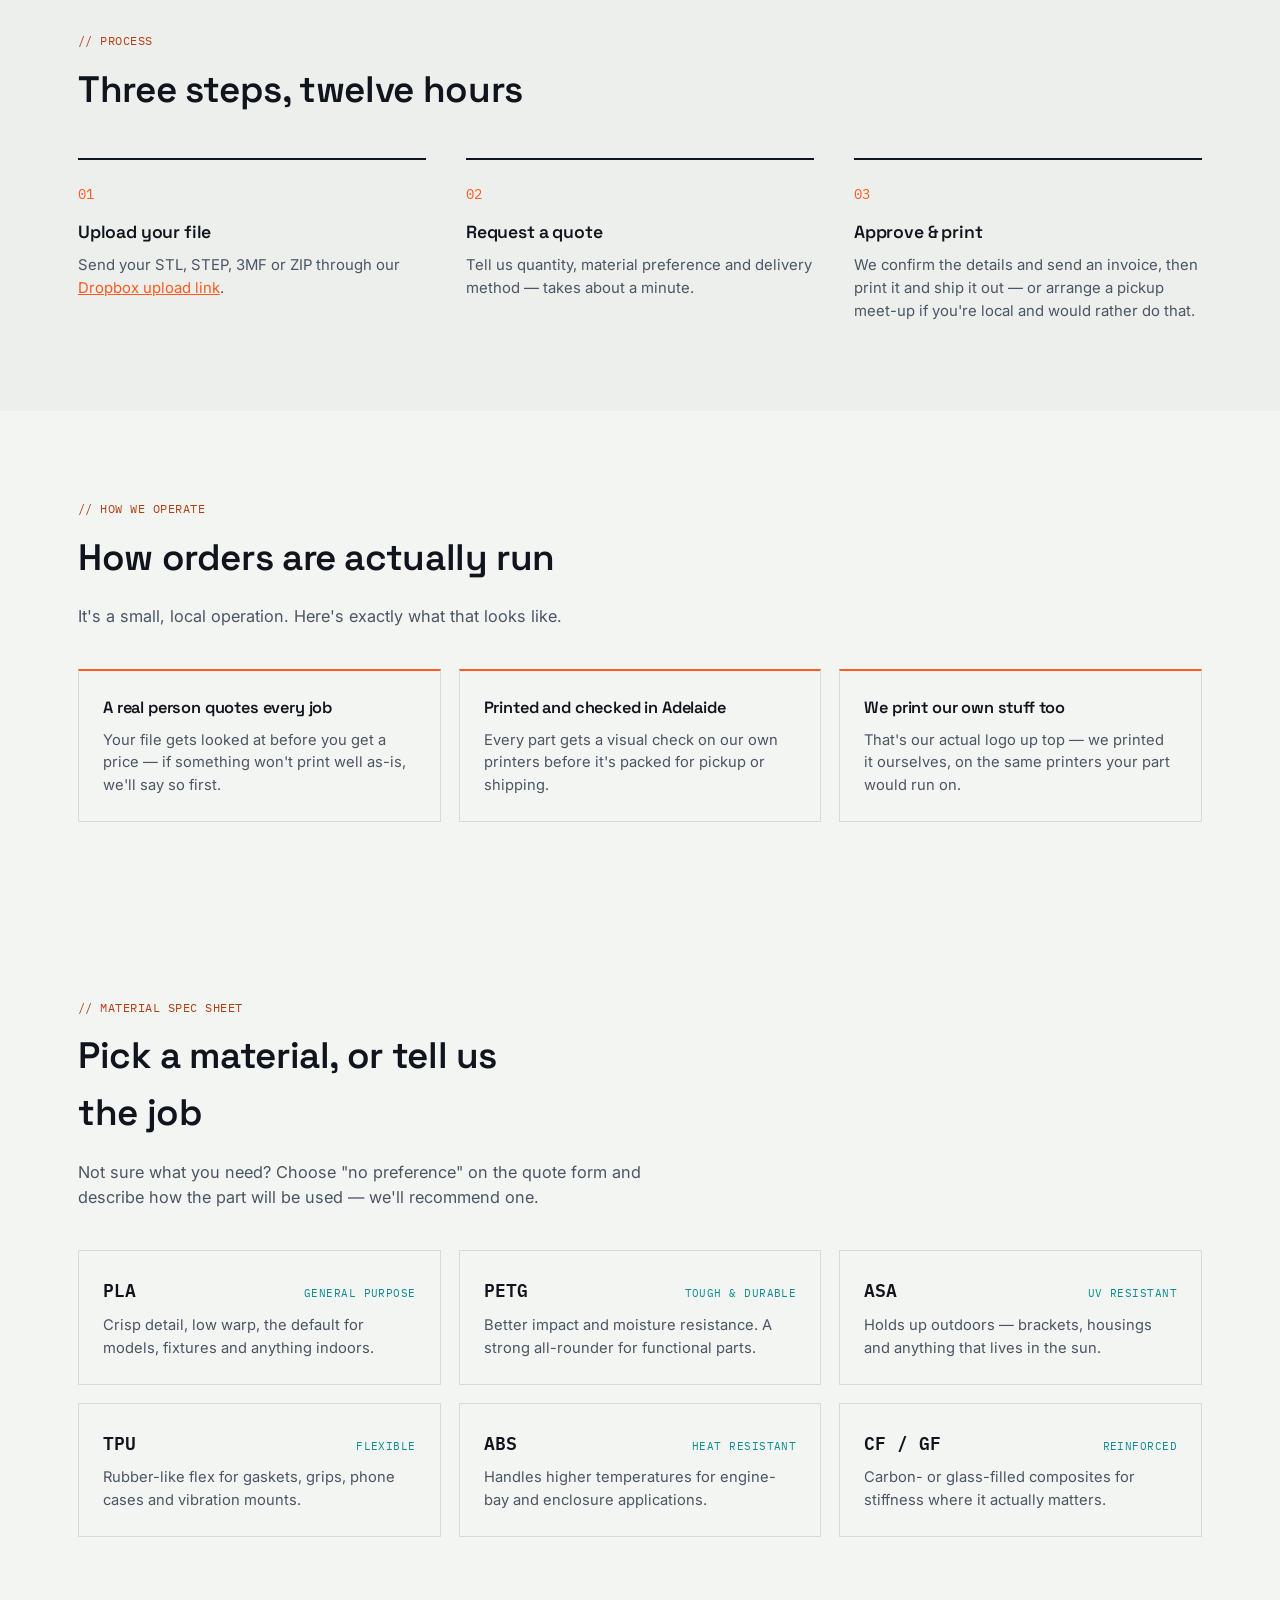
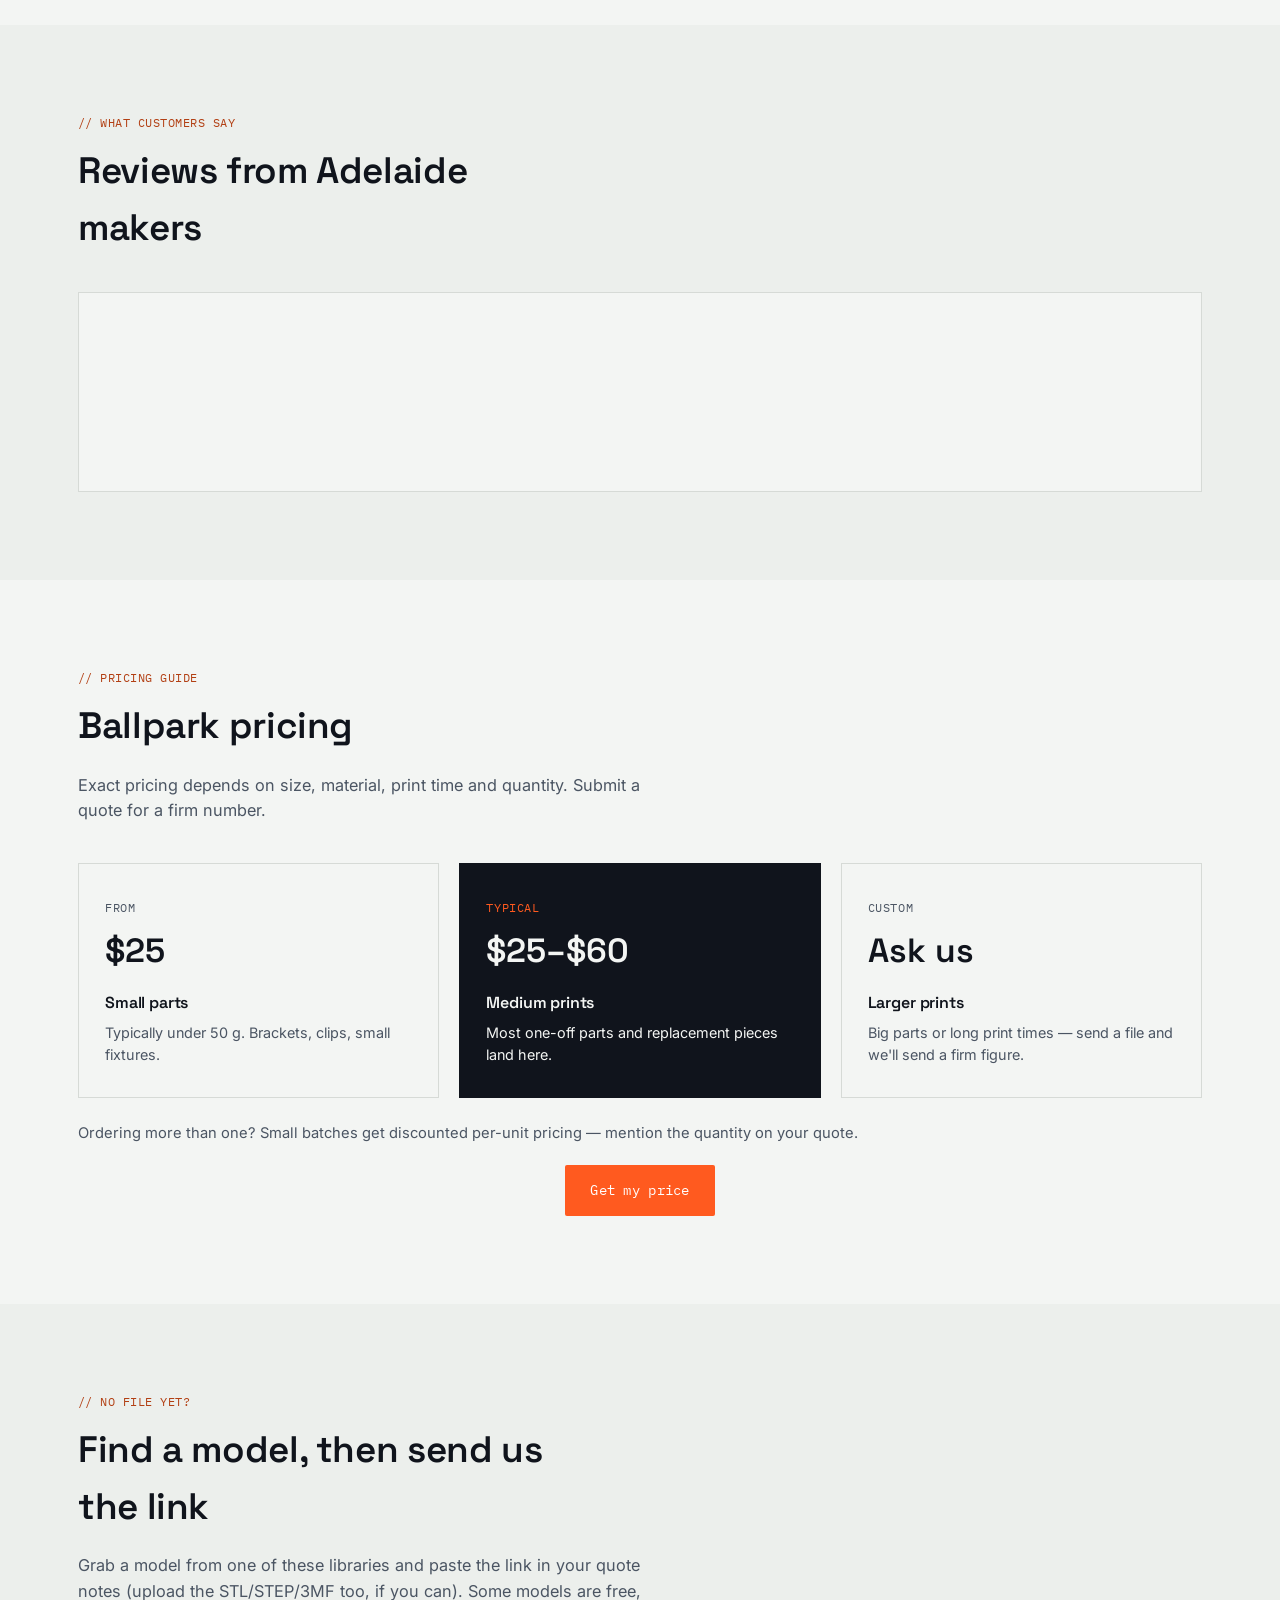
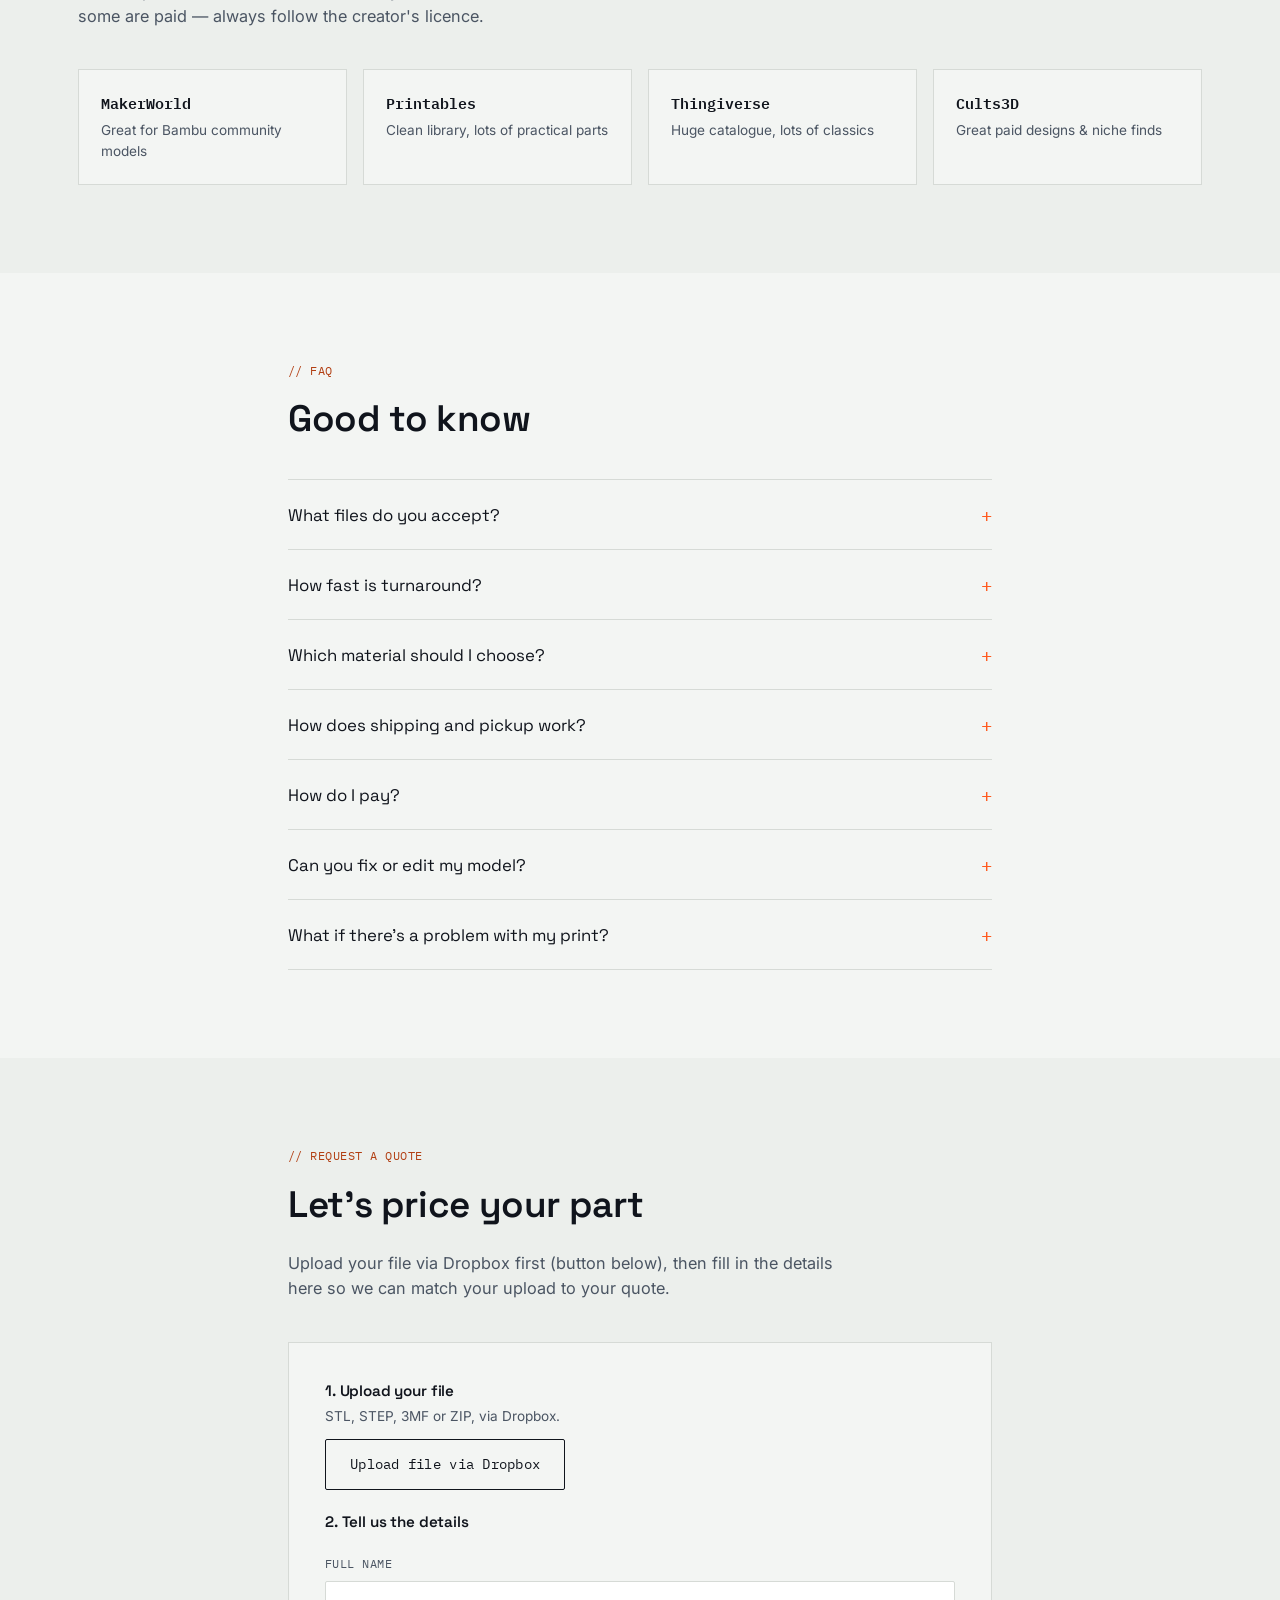
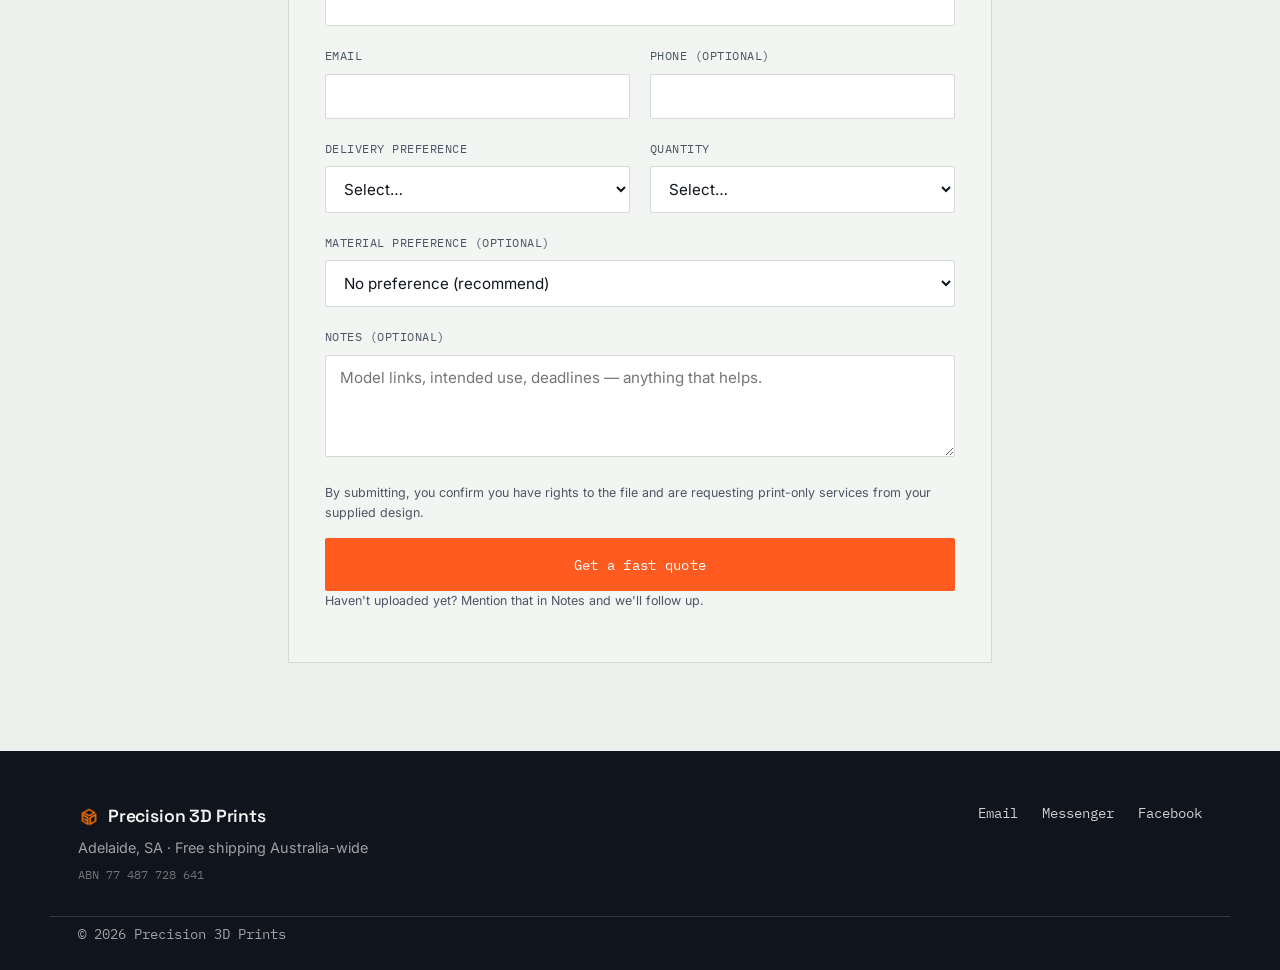
==== commit cd1c4617: "Update hero section text and image captions" ====
--- a/index.html
+++ b/index.html
@@ -53,7 +53,7 @@
     <div class="wrap hero-grid">
       <div class="hero-copy">
         <p class="eyebrow"><span class="dot"></span>Adelaide, SA — free shipping Australia&#8209;wide</p>
-        <h1>Send a file.<br>Get a real quote.<br><span class="accent">Within 12 hours.</span></h1>
+        <h1>Send a file.<br>Get a fast quote.<br><span class="accent">Within 12 hours.</span></h1>
         <p class="hero-sub">Upload your STL, STEP or 3MF and we'll quote it ourselves. One-off parts, small batches, and prototypes in PLA, PETG, ASA, TPU, ABS and reinforced composites.</p>
         <div class="hero-actions">
           <a href="#quote" class="btn btn-primary">Request a quote</a>
@@ -68,13 +68,13 @@
 
       <div class="hero-art">
         <div class="photo-frame">
-          <img src="assets/logo-print.jpg" alt="Precision 3D Prints' own logo, printed in-house in two-tone PETG" class="hero-photo">
+          <img src="assets/logo-print.jpg" alt="Precision 3D Prints' own logo, printed in-house in PETG" class="hero-photo">
           <span class="frame-corner fc-tl" aria-hidden="true"></span>
           <span class="frame-corner fc-tr" aria-hidden="true"></span>
           <span class="frame-corner fc-bl" aria-hidden="true"></span>
           <span class="frame-corner fc-br" aria-hidden="true"></span>
         </div>
-        <p class="art-caption">Our own logo — printed in-house, not rendered.</p>
+        <p class="art-caption">Has your business thought about an NFC-enabled logo?</p>
       </div>
     </div>
   </section>
